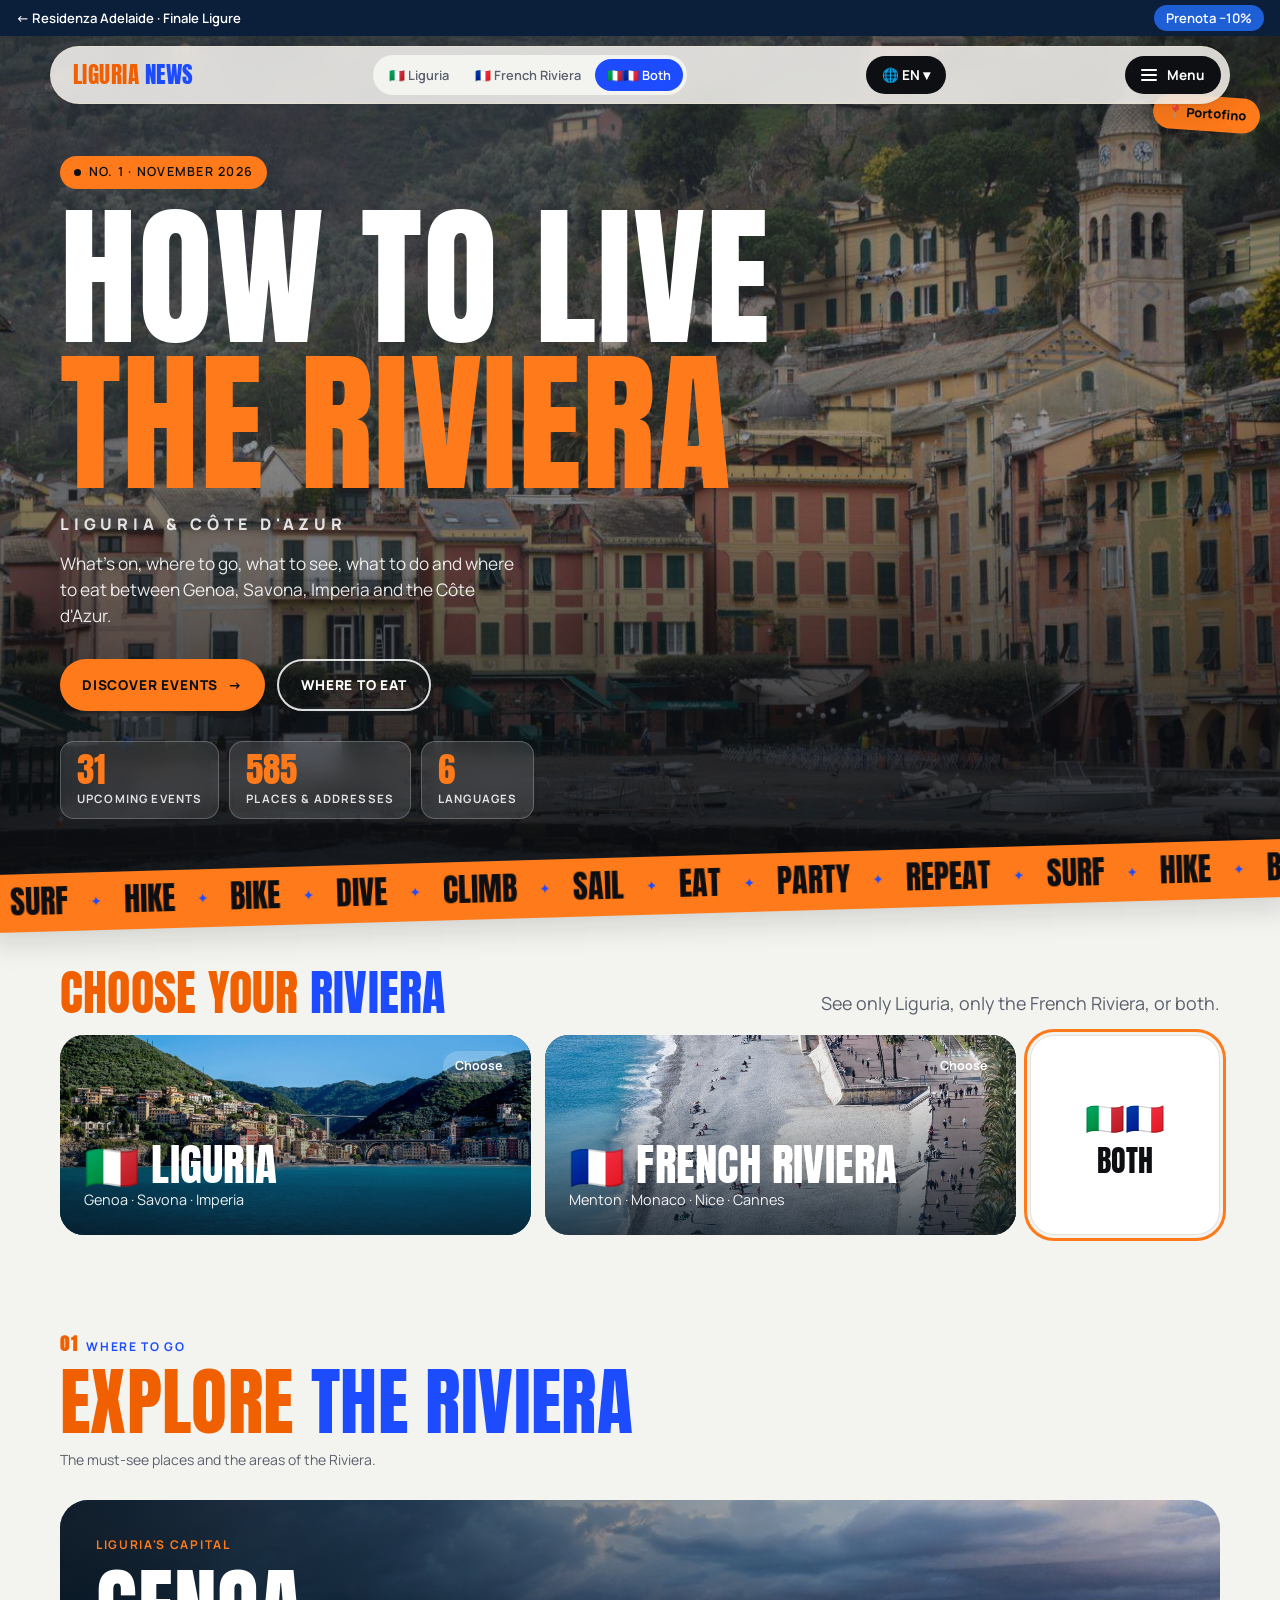
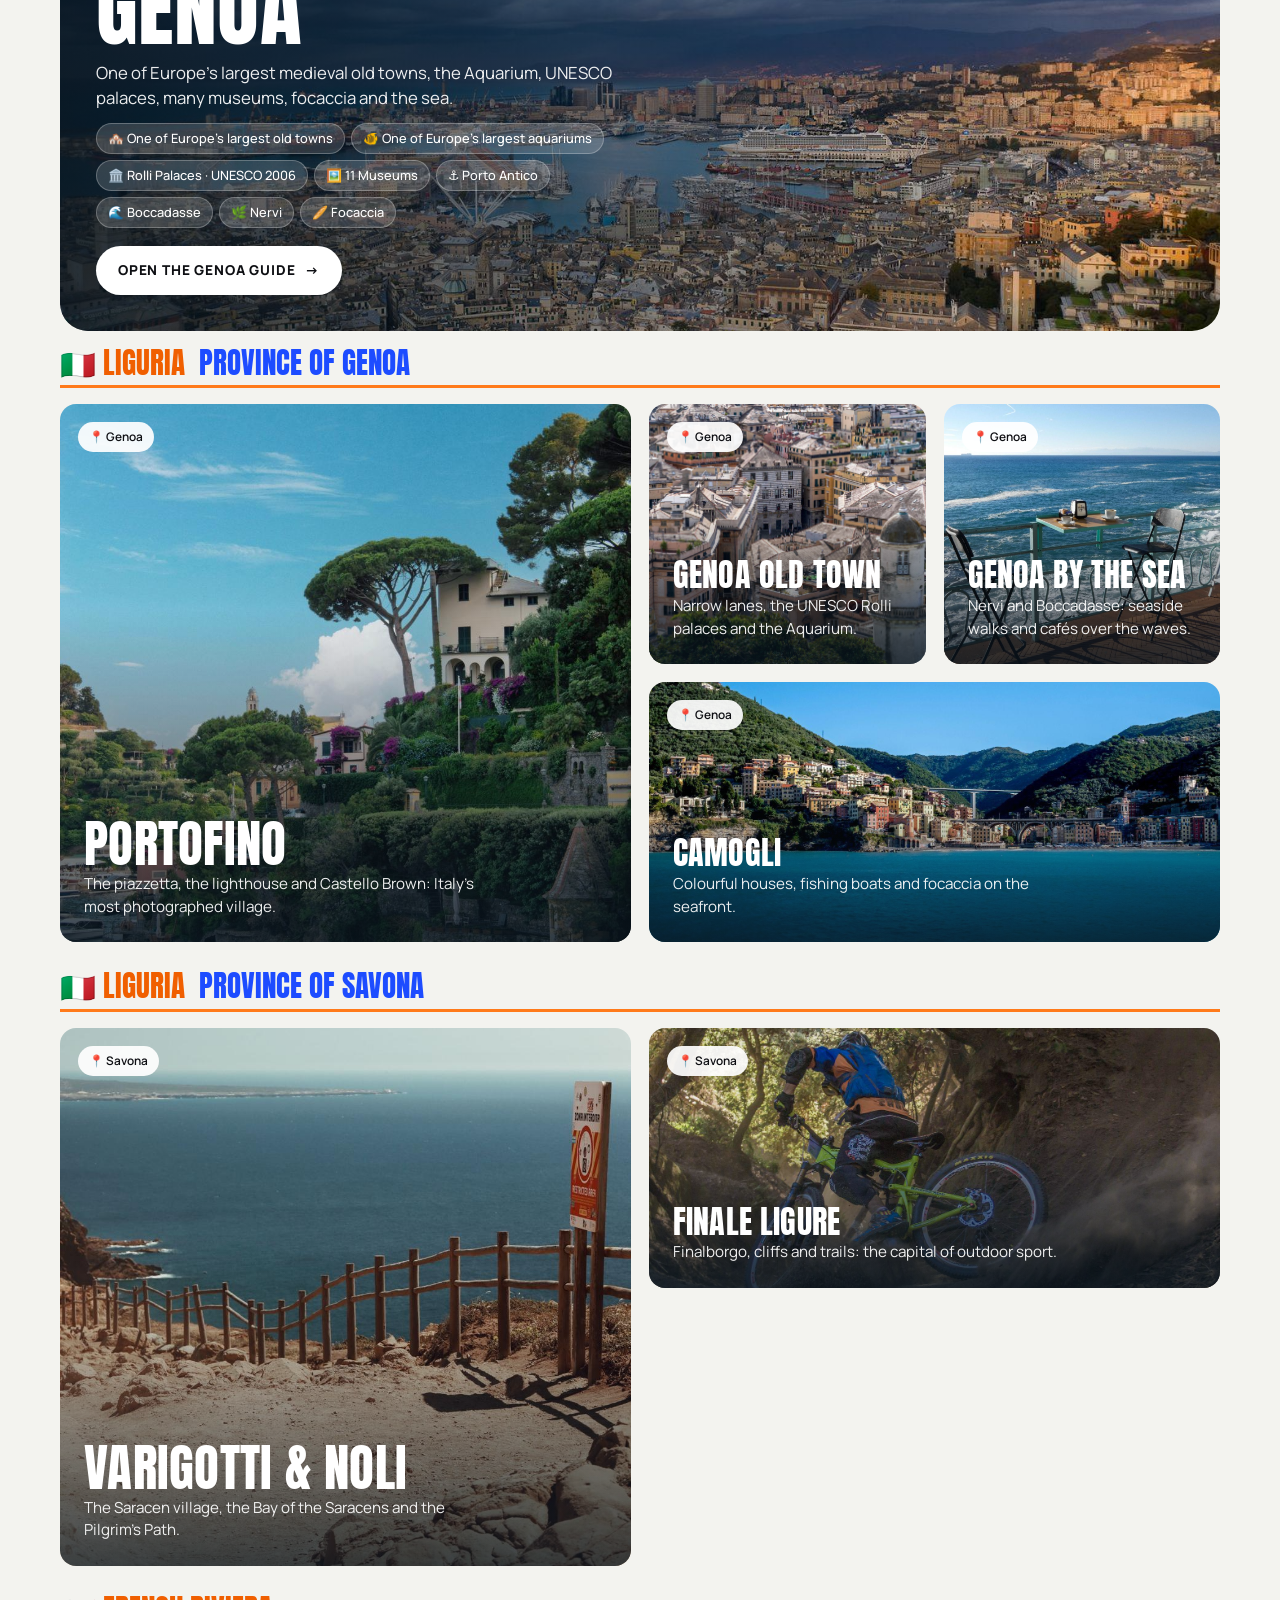
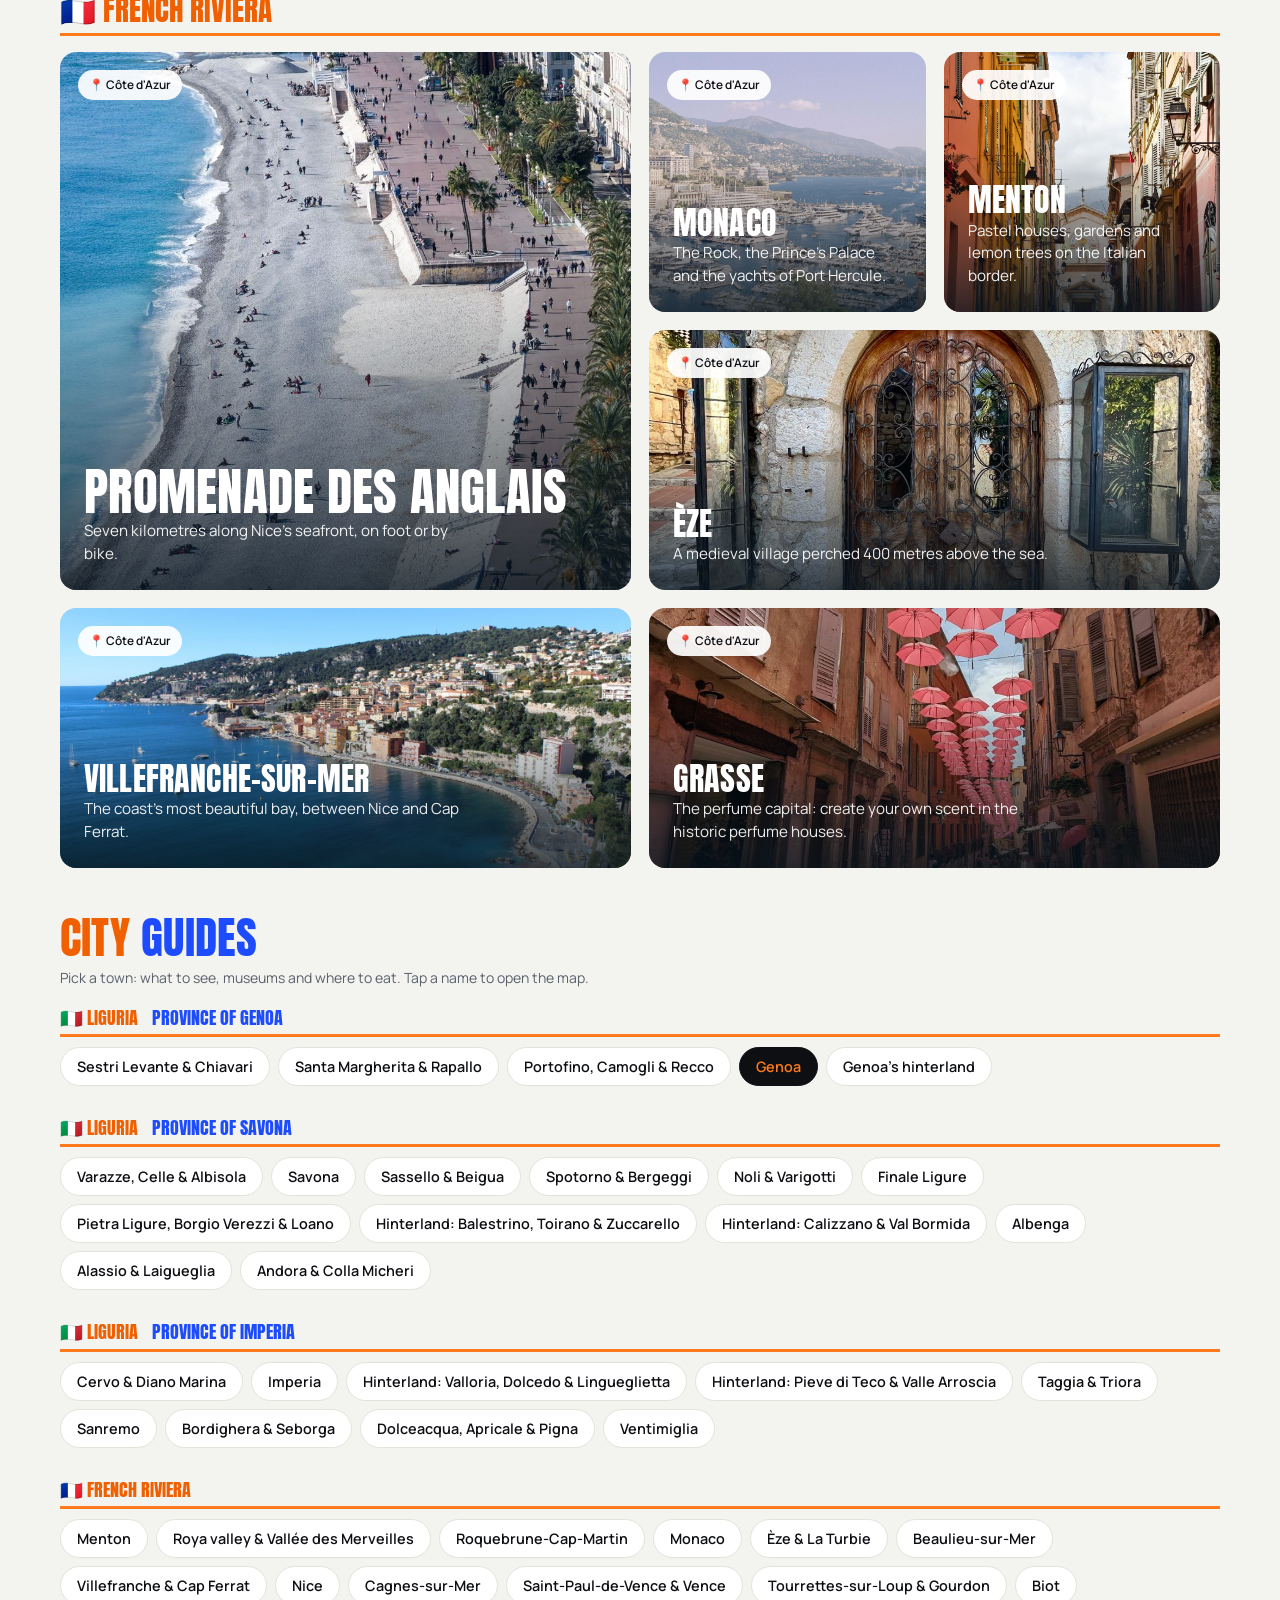
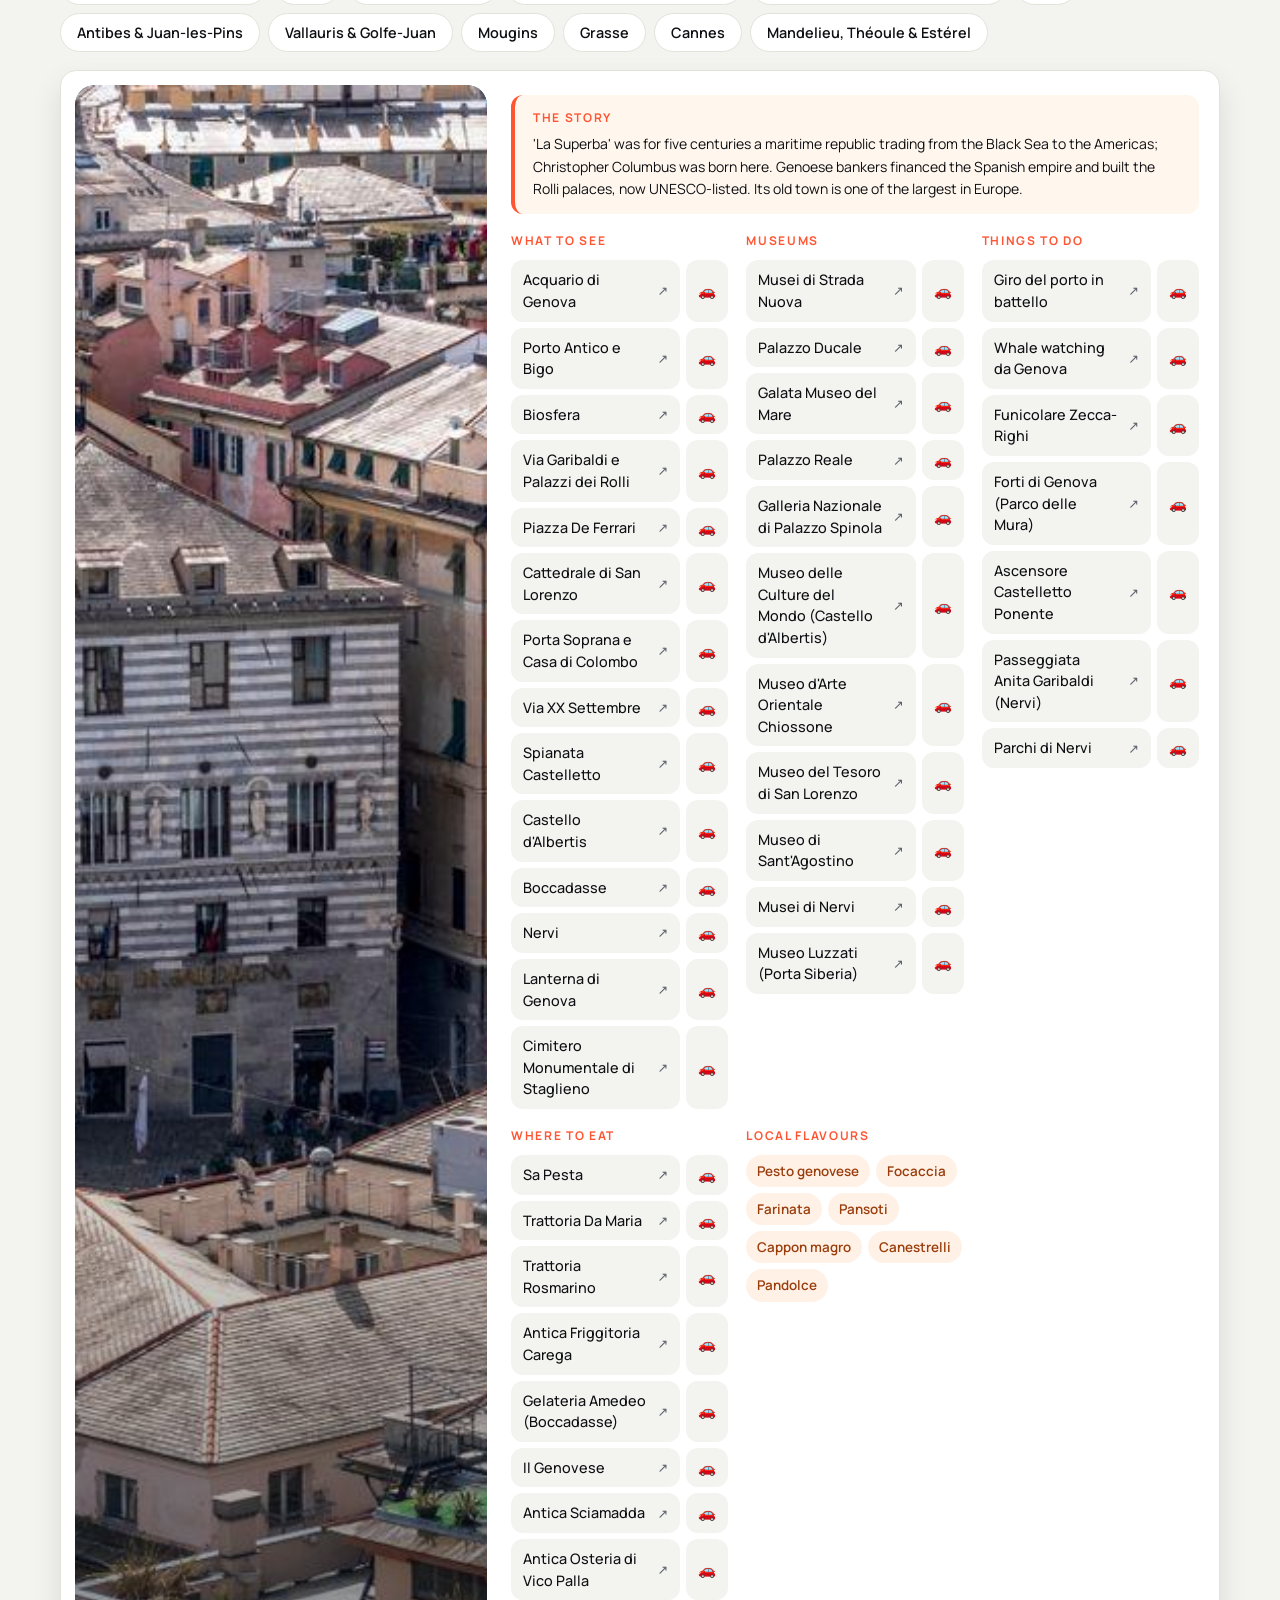
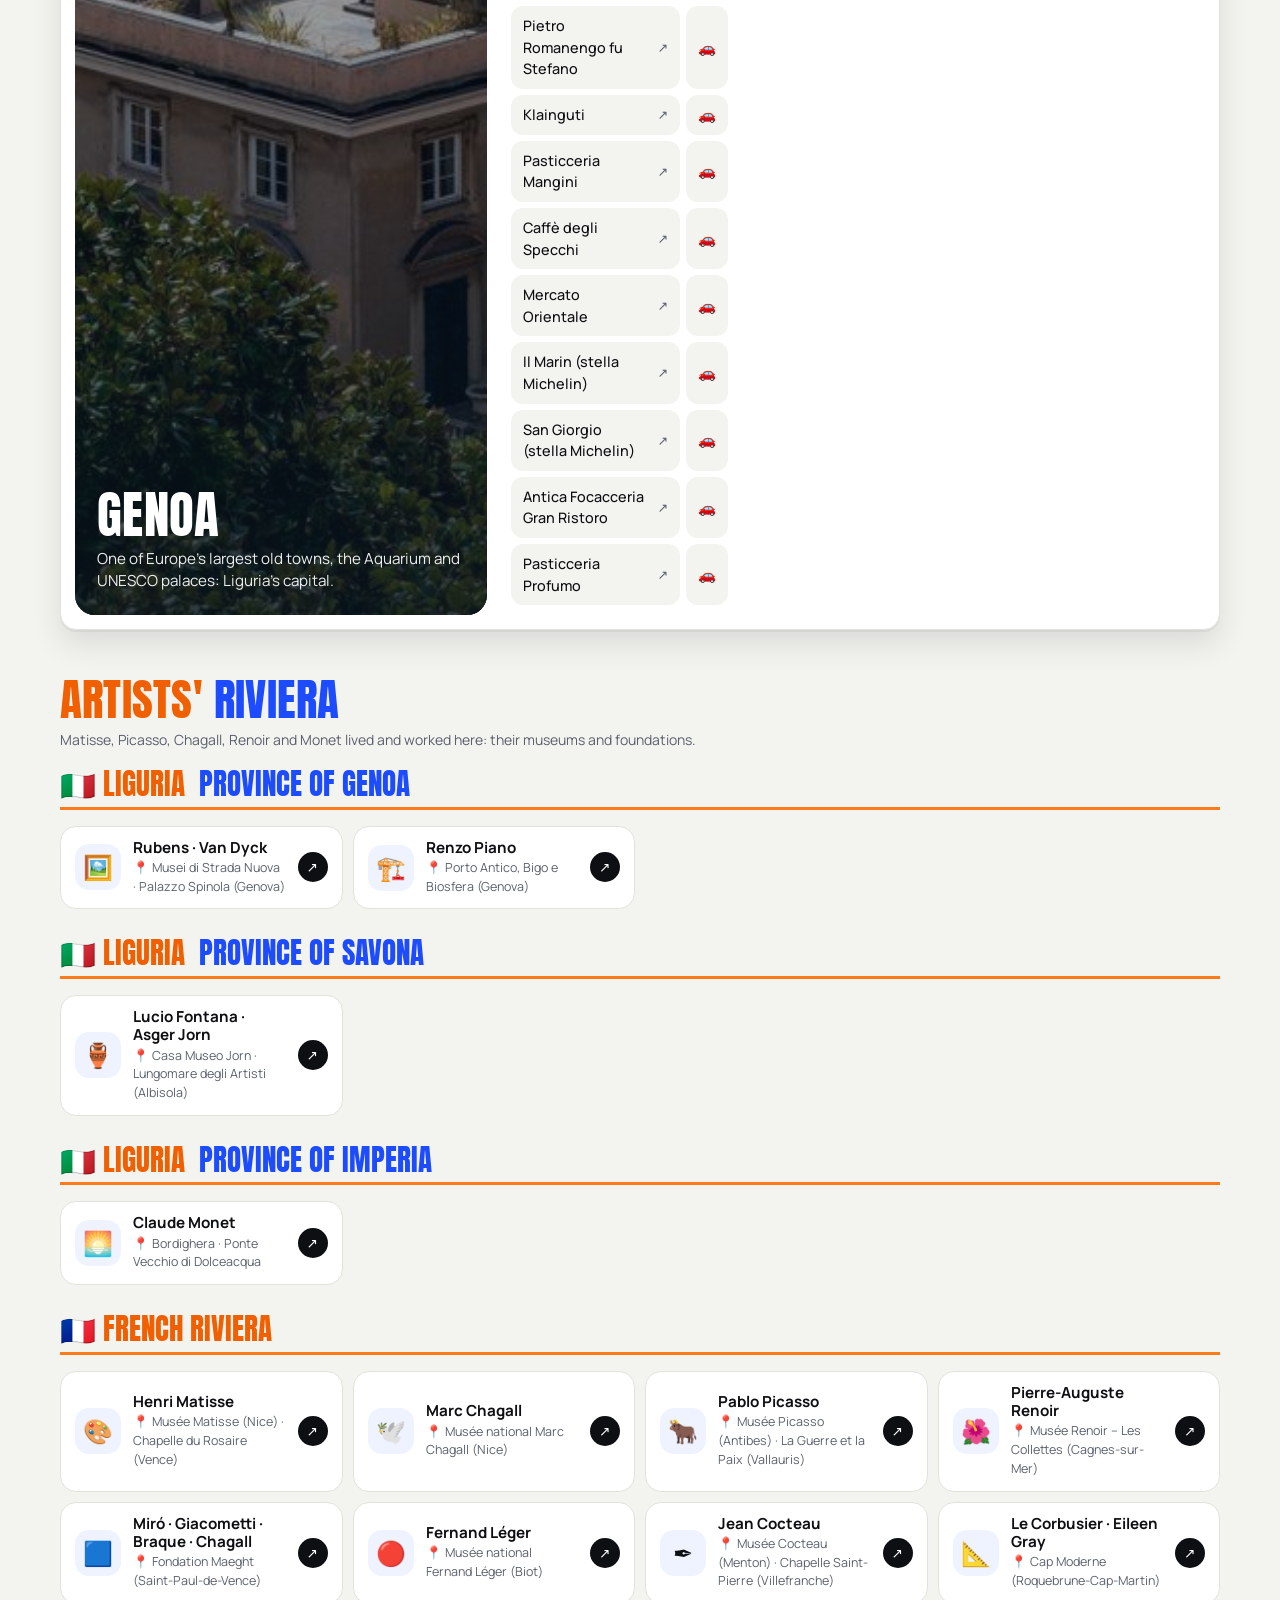
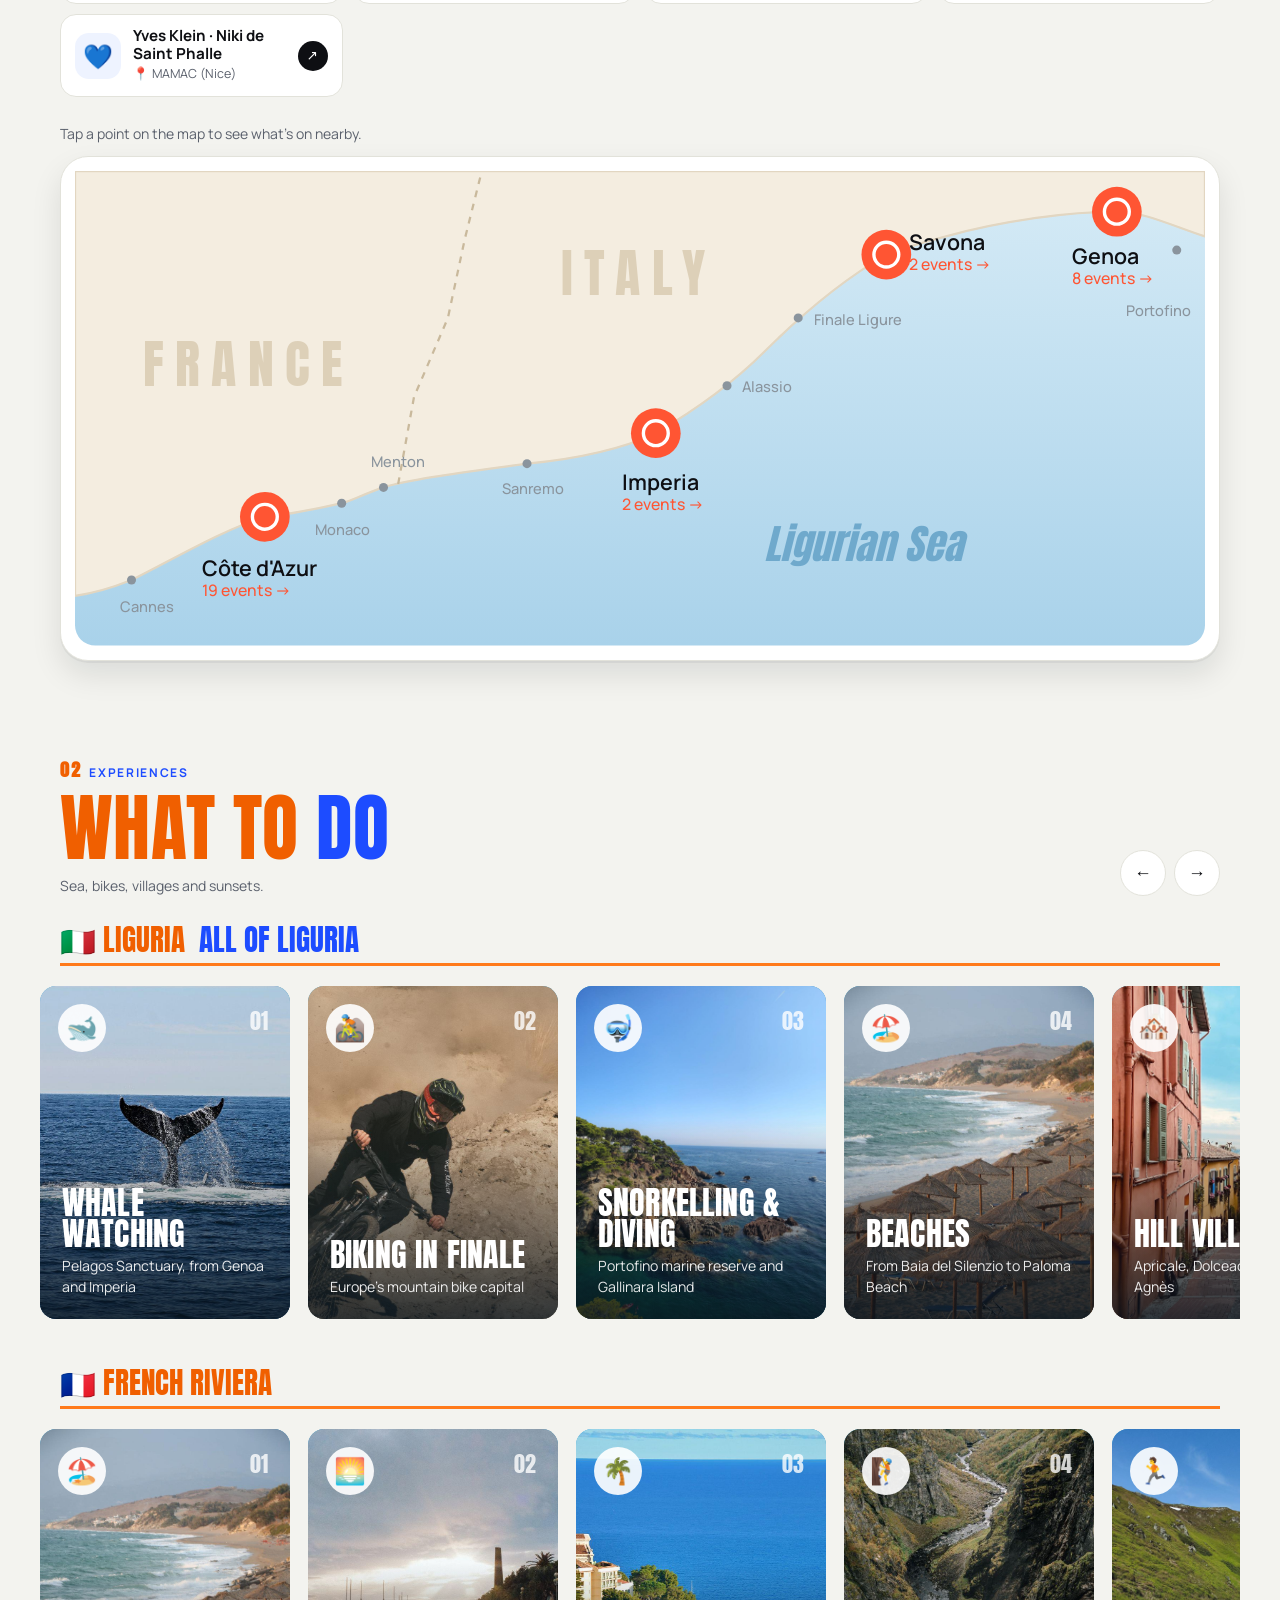
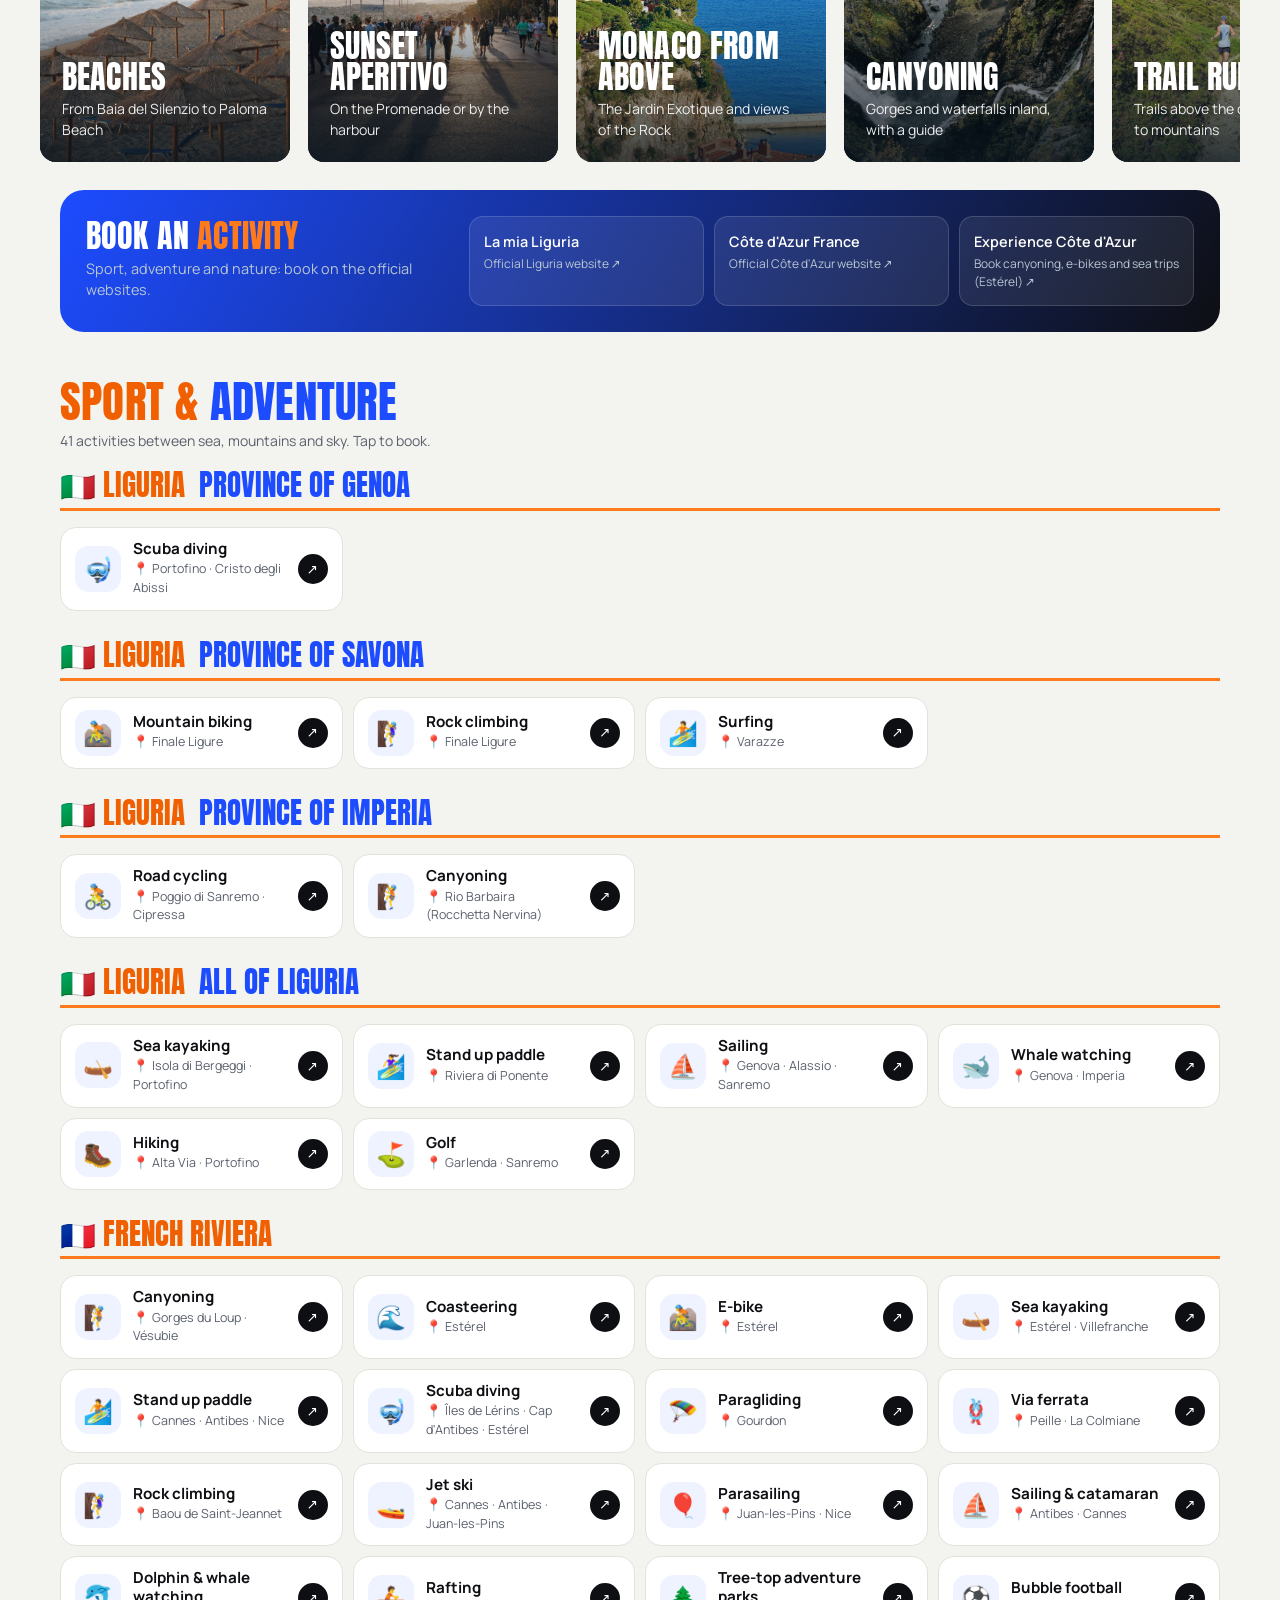
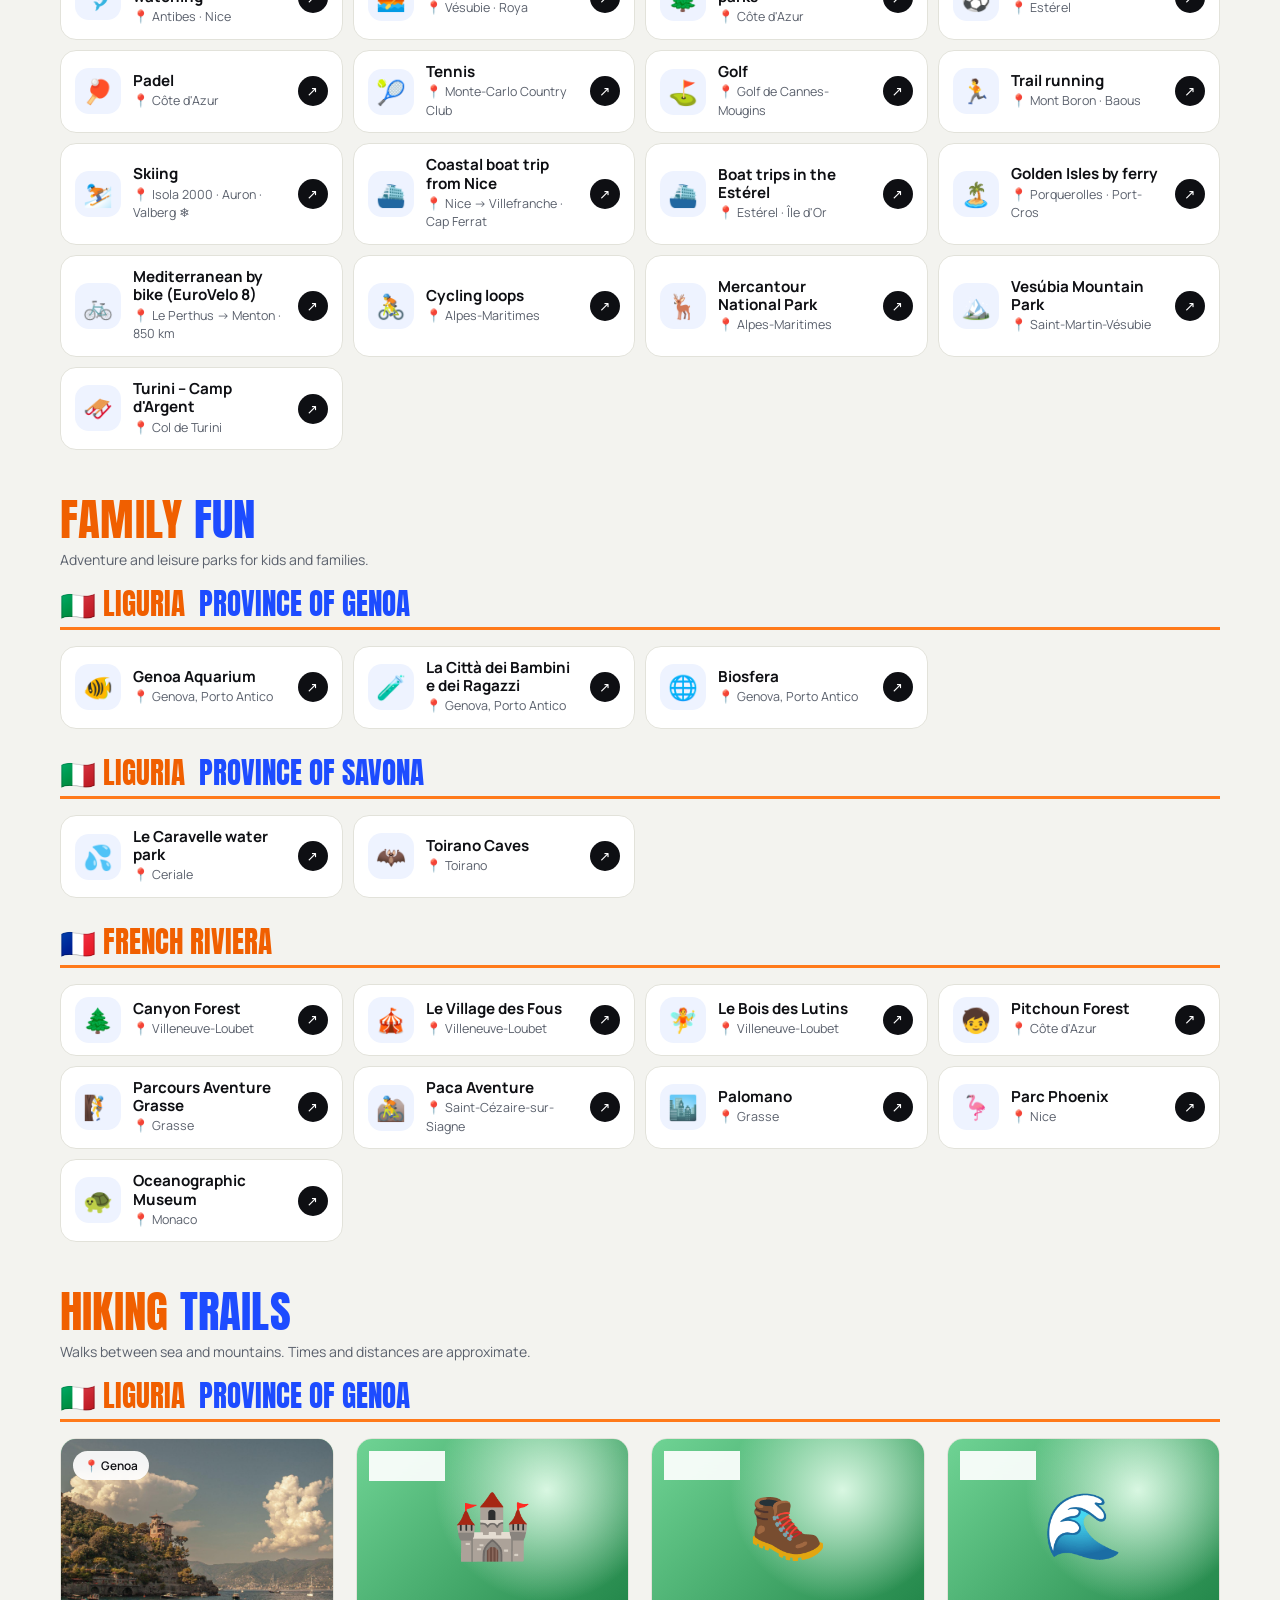
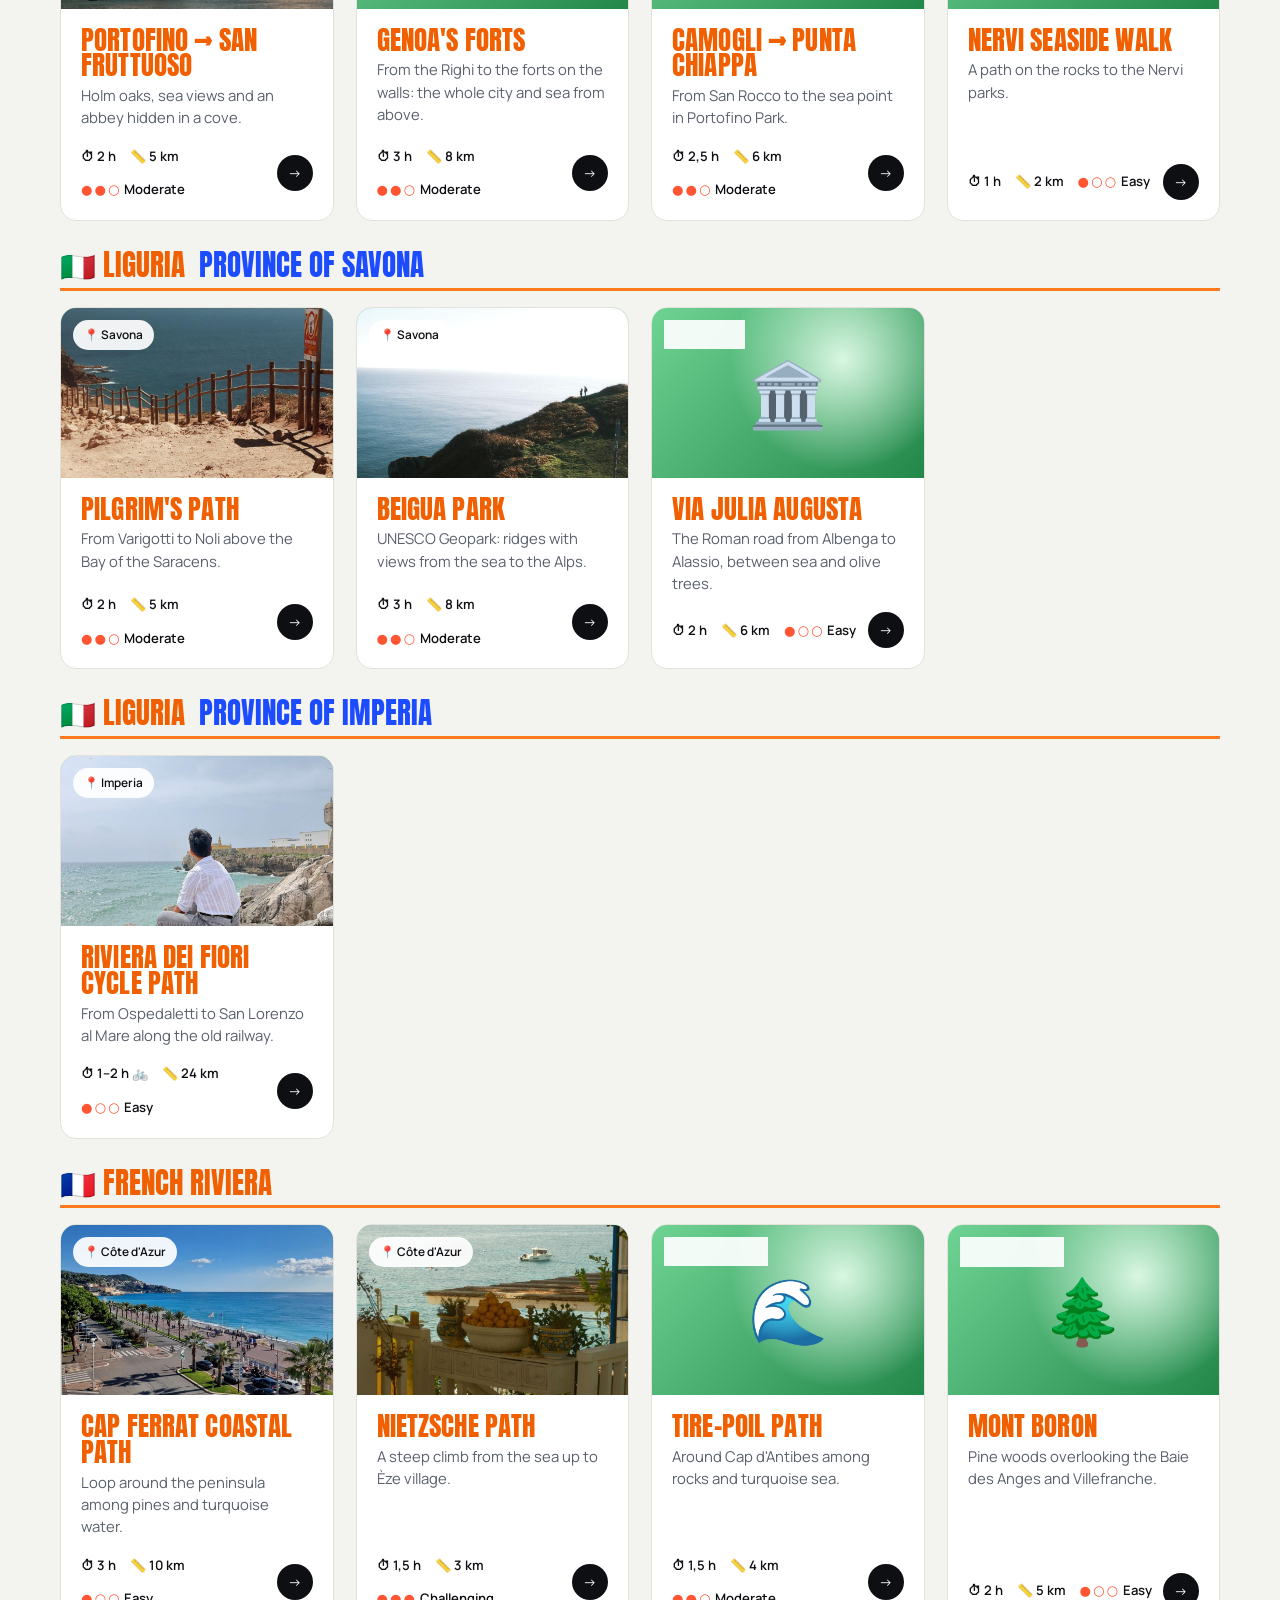
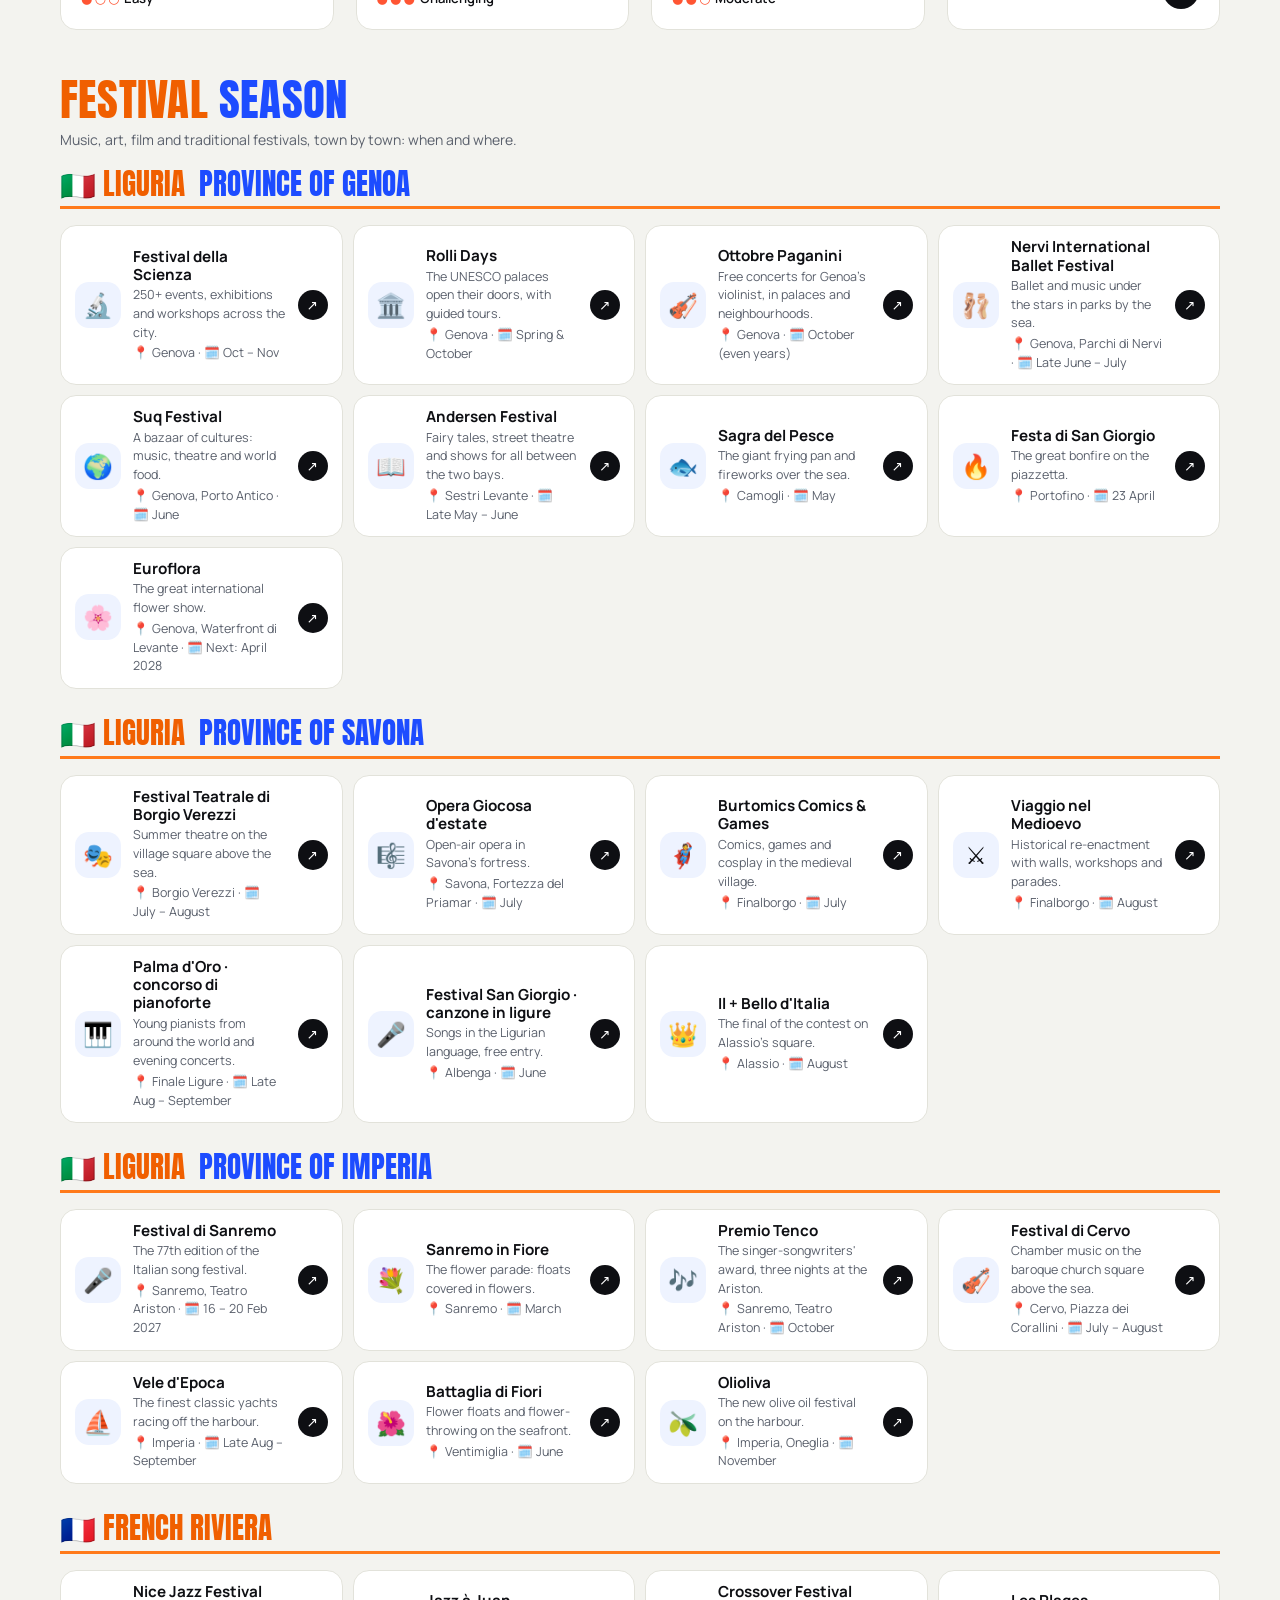
==== liguria-news/index.html @ 572aa8e7 "Aggiunge la pagina Liguria News e la relativa scheda nel menu Il menu ora ha 8 voci: spaziature rido" ====
<!doctype html>
<html lang="it">
<head>
<meta charset="utf-8">
<meta name="viewport" content="width=device-width,initial-scale=1,viewport-fit=cover">
<title>Liguria News – Cosa fare in Liguria e Costa Azzurra | Residenza Adelaide</title>
<meta name="description" content="What's on, where to go, what to see, what to do, where to hike and where to eat between Genoa, Savona, Imperia and the Côte d'Azur.">
<link rel="preconnect" href="https://fonts.googleapis.com">
<link rel="preconnect" href="https://fonts.gstatic.com" crossorigin>
<link href="https://fonts.googleapis.com/css2?family=Anton&family=Manrope:wght@400;500;600;700;800&display=swap" rel="stylesheet">
<link rel="canonical" href="https://www.resade.it/liguria-news/">
<link rel="icon" href="../favicon.svg" type="image/svg+xml">
<meta property="og:type" content="website">
<meta property="og:title" content="Liguria News – Residenza Adelaide">
<meta property="og:url" content="https://www.resade.it/liguria-news/">
<meta property="og:image" content="https://www.resade.it/liguria-news/foto/hero.jpg">
<style>:root{color-scheme:light;box-sizing:border-box;padding-top:env(safe-area-inset-top,0px);padding-bottom:env(safe-area-inset-bottom,0px)}html{scroll-padding-top:env(safe-area-inset-top,0px)}body{margin:0;padding:0;font:14px -apple-system,BlinkMacSystemFont,sans-serif;background:#fff;color:#000}img{max-width:100%}[hidden]:not([hidden=until-found i]){display:none!important}</style>
</head>
<body>
<div class="ra-strip"><a href="../">← Residenza Adelaide · Finale Ligure</a><a class="ra-book" href="../#prenota">Prenota −10%</a></div>
<style>
  :root {
    --bg: #f7f2ea;
    --paper: #fffdf9;
    --ink: #13202c;
    --muted: #64707c;
    --line: #e7dfd2;
    --navy: #0b2a40;
    --sea: #1263a0;
    --coral: #ef6a45;
    --lemon: #ffd23f;
    --olive: #6b7f3a;
    --radius: 22px;
    --shadow: 0 1px 2px rgba(19,32,44,.04), 0 10px 30px rgba(19,32,44,.07);
  }
  * { box-sizing: border-box; }
  html { scroll-behavior: smooth; overflow-x: clip; }
  body { margin: 0; font-family: Manrope, system-ui, "PingFang SC", "Microsoft YaHei", sans-serif; color: var(--ink); background: var(--bg); line-height: 1.5; -webkit-font-smoothing: antialiased; }
  a { color: inherit; }
  img { max-width: 100%; display: block; }
  .wrap { max-width: 1200px; margin: 0 auto; padding-left: max(20px, env(safe-area-inset-left, 0px)); padding-right: max(20px, env(safe-area-inset-right, 0px)); }
  em { font-style: italic; color: var(--coral); }
  .serif { font-family: var(--display); font-weight: 400; }

  /* ---------- Barra in alto ---------- */
  .topbar { position: fixed; inset: calc(12px + env(safe-area-inset-top, 0px)) 0 auto; z-index: 20; pointer-events: none; }
  .bar {
    pointer-events: auto; max-width: 1180px; margin: 0 auto; height: 58px; padding: 0 8px 0 22px;
    display: flex; align-items: center; justify-content: space-between; gap: 12px;
    background: rgba(255, 253, 249, .82); backdrop-filter: blur(14px) saturate(1.4); -webkit-backdrop-filter: blur(14px) saturate(1.4);
    border: 1px solid rgba(231, 223, 210, .9); border-radius: 999px; box-shadow: var(--shadow);
  }
  @media (max-width: 1220px) { .bar { margin: 0 12px; } }
  .logo { font-family: var(--display); font-size: 1.7rem; text-decoration: none; letter-spacing: -.01em; white-space: nowrap; }
  .logo i { color: var(--coral); }
  .reg { display: flex; background: var(--bg); border-radius: 999px; padding: 4px; gap: 2px; }
  .reg button { border: 0; background: none; padding: 7px 12px; border-radius: 999px; font: 600 .8rem Manrope, sans-serif; cursor: pointer; color: var(--muted); white-space: nowrap; }
  .reg button.on { background: var(--coral); color: #fff; }
  .lang { position: relative; }
  .lang summary { list-style: none; cursor: pointer; background: var(--navy); color: #fff; padding: 10px 16px; border-radius: 999px; font: 700 .85rem Manrope, sans-serif; user-select: none; white-space: nowrap; }
  .lang summary::-webkit-details-marker { display: none; }
  .lang-list { position: absolute; right: 0; top: calc(100% + 10px); background: var(--paper); border: 1px solid var(--line); border-radius: 18px; box-shadow: 0 20px 40px rgba(19,32,44,.16); padding: 6px; min-width: 190px; display: grid; }
  .lang-list button { border: 0; background: none; text-align: left; padding: 10px 14px; border-radius: 12px; font: 500 .92rem Manrope, sans-serif; cursor: pointer; color: var(--ink); }
  .lang-list button b { display: inline-block; width: 30px; color: var(--muted); font-size: .78rem; }
  .lang-list button:hover { background: var(--bg); }
  .lang-list button.on { background: var(--navy); color: #fff; }
  .lang-list button.on b { color: var(--lemon); }

  /* ---------- Menu a schermo intero ---------- */
  .menu-btn { display: flex; align-items: center; gap: 10px; border: 0; background: var(--navy); color: #fff; padding: 10px 16px; border-radius: 999px; font: 700 .85rem Manrope, sans-serif; cursor: pointer; }
  .burger, .burger::before, .burger::after { display: block; width: 16px; height: 2px; background: currentColor; border-radius: 2px; position: relative; }
  .burger::before, .burger::after { content: ""; position: absolute; left: 0; }
  .burger::before { top: -5px; } .burger::after { top: 5px; }
  .menu { position: fixed; inset: 0; z-index: 50; background: linear-gradient(160deg, var(--sea), var(--navy) 70%); color: #fff; overflow-y: auto;
    padding: calc(22px + env(safe-area-inset-top, 0px)) max(28px, env(safe-area-inset-right, 0px)) calc(28px + env(safe-area-inset-bottom, 0px)) max(28px, env(safe-area-inset-left, 0px));
    display: flex; flex-direction: column; gap: 34px; animation: menuIn .25s ease; }
  .menu[hidden] { display: none; }
  @keyframes menuIn { from { opacity: 0; transform: translateY(-10px); } }
  .menu-top { display: flex; justify-content: space-between; align-items: center; max-width: 1100px; width: 100%; margin: 0 auto; }
  .menu-top .logo { color: #fff; }
  .menu-close { border: 0; background: none; color: #fff; cursor: pointer; display: flex; flex-direction: column; align-items: center; gap: 4px; font: 600 .72rem Manrope, sans-serif; letter-spacing: .16em; text-transform: uppercase; }
  .menu-close .x { font-size: 2rem; line-height: 1; letter-spacing: 0; }
  .menu-main { display: grid; max-width: 1100px; width: 100%; margin: 0 auto; }
  .menu-main a { display: flex; justify-content: space-between; align-items: center; text-decoration: none; font-family: var(--display); font-size: clamp(2.6rem, 8vw, 4.6rem); line-height: 1.1; padding: 12px 0; border-bottom: 1px solid rgba(255,255,255,.14); transition: padding .2s, color .2s; }
  .menu-main a:hover { padding-left: 10px; color: var(--lemon); }
  .menu-main i { font-style: normal; color: var(--coral); font-family: Manrope, sans-serif; font-weight: 300; font-size: .8em; }
  .menu-sub { display: grid; gap: 12px; max-width: 1100px; width: 100%; margin: 0 auto; }
  .menu-sub a { color: #fff; font-weight: 600; font-size: 1.1rem; text-decoration: none; }
  .menu-sub a:hover { color: var(--lemon); }
  .sub-head { margin: 48px 0 20px; }
  .sub-head h3 { font-family: var(--display); font-weight: 400; font-size: clamp(2rem, 4vw, 2.8rem); line-height: 1; margin: 0 0 8px; }
  .sub-head p { margin: 0; color: var(--muted); }
  .sub-head:has(> p:only-child) { margin: 26px 0 12px; }

  /* ---------- Sport & adventure ---------- */
  .sports { display: grid; grid-template-columns: repeat(auto-fill, minmax(270px, 1fr)); gap: 10px; }
  .sport { display: grid; grid-template-columns: 46px minmax(0, 1fr) auto; gap: 12px; align-items: center; text-decoration: none; background: var(--paper); border: 1px solid var(--line); border-radius: 16px; padding: 12px 14px; transition: transform .2s, border-color .2s; animation: pop .35s ease both; }
  .sport:hover { transform: translateY(-3px); border-color: var(--coral); }
  .sport .ic { width: 46px; height: 46px; border-radius: 14px; display: grid; place-items: center; font-size: 1.5rem; background: linear-gradient(135deg, #e3eef7, #fde8e1); }
  .sport b { display: block; font-size: .95rem; line-height: 1.2; }
  .sport small { display: block; color: var(--muted); font-size: .78rem; margin-top: 2px; }
  .sport .go { width: 30px; height: 30px; font-size: .85rem; }
  .sport:hover .go { background: var(--coral); color: #fff; }

  /* ---------- Genova in evidenza ---------- */
  .spot { position: relative; isolation: isolate; overflow: hidden; display: grid; grid-template-columns: minmax(0, 1fr); min-height: 380px; border-radius: 28px; margin-bottom: 18px; color: #fff; text-decoration: none; }
  .spot[hidden] { display: none; }
  .spot img { position: absolute; inset: 0; width: 100%; height: 100%; object-fit: cover; z-index: -2; transition: transform .8s; }
  .spot:hover img { transform: scale(1.04); }
  .spot::after { content: ""; position: absolute; inset: 0; z-index: -1; background: linear-gradient(90deg, rgba(8,20,30,.85), rgba(8,20,30,.35) 60%, rgba(8,20,30,0)); }
  .spot-text { padding: 36px; max-width: 620px; display: flex; flex-direction: column; justify-content: center; gap: 12px; }
  .spot-kicker { font-size: .75rem; font-weight: 700; letter-spacing: .16em; text-transform: uppercase; color: var(--lemon); }
  .spot h3 { font-family: var(--display); font-weight: 400; font-size: clamp(3rem, 7vw, 5.4rem); line-height: .95; margin: 0; }
  .spot p { margin: 0; font-size: 1.05rem; opacity: .92; }
  .spot-tags { display: flex; flex-wrap: wrap; gap: 6px; }
  .spot-tags span { background: rgba(255,255,255,.16); border: 1px solid rgba(255,255,255,.25); padding: 5px 11px; border-radius: 999px; font-size: .8rem; font-weight: 500; }
  .spot .btn { align-self: flex-start; background: #fff; color: var(--ink); margin-top: 6px; }

  /* ---------- City guides ---------- */
  .city { display: grid; grid-template-columns: minmax(0, 1fr) minmax(0, 1.7fr); gap: 18px; margin-top: 16px; background: var(--paper); border: 1px solid var(--line); border-radius: 28px; padding: 14px; box-shadow: var(--shadow); animation: pop .35s ease both; }
  .city-cover { position: relative; isolation: isolate; overflow: hidden; border-radius: 20px; min-height: 300px; color: #fff; padding: 22px; display: flex; flex-direction: column; justify-content: flex-end; background: linear-gradient(160deg, #3fa7d6, #0b2a40); }
  .city-cover img { position: absolute; inset: 0; width: 100%; height: 100%; object-fit: cover; z-index: -2; }
  .city-cover::after { content: ""; position: absolute; inset: 0; z-index: -1; background: linear-gradient(to top, rgba(8,20,30,.8), rgba(8,20,30,0) 60%); }
  .city-cover .emo { position: absolute; top: 18px; right: 20px; font-size: 3.4rem; }
  .city-cover:has(img) .emo { display: none; }
  .city-cover h3 { font-family: var(--display); font-weight: 400; font-size: clamp(2.2rem, 4vw, 3.2rem); line-height: 1; margin: 0 0 8px; }
  .city-cover p { margin: 0; opacity: .92; font-size: .95rem; }
  .city-lists { display: grid; grid-template-columns: repeat(auto-fit, minmax(180px, 1fr)); gap: 18px; padding: 10px 6px; align-content: start; }
  .city-lists h4 { margin: 0 0 10px; font-size: .75rem; font-weight: 700; letter-spacing: .14em; text-transform: uppercase; color: var(--coral); }
  .city-lists ul { list-style: none; margin: 0; padding: 0; display: grid; gap: 6px; }
  .city-lists a { display: flex; justify-content: space-between; gap: 10px; align-items: center; text-decoration: none; padding: 9px 12px; border-radius: 12px; background: var(--bg); font-size: .9rem; font-weight: 500; transition: background .2s, color .2s; }
  .city-lists a:hover { background: var(--navy); color: #fff; }
  .tastes { display: flex; flex-wrap: wrap; gap: 6px; }
  .tastes span { background: #fff1e6; color: #9a3d0c; border-radius: 999px; padding: 6px 11px; font-size: .84rem; font-weight: 600; }
  #cityChips { flex-wrap: wrap; overflow: visible; }
  .city-lists a::after { content: "↗"; color: var(--muted); font-size: .8rem; }
  #cityPanels .city + .city { margin-top: 18px; }

  /* ---------- Copertina ---------- */
  .hero { padding: 116px 0 0; }
  .hero-grid { display: grid; grid-template-columns: 1fr 1.05fr; gap: 40px; align-items: center; }
  .pill { display: inline-flex; align-items: center; gap: 8px; font-size: .78rem; font-weight: 600; letter-spacing: .1em; text-transform: uppercase; color: var(--sea); background: #e3eef7; padding: 7px 14px; border-radius: 999px; }
  .pill::before { content: ""; width: 7px; height: 7px; border-radius: 50%; background: var(--coral); animation: pulse 2s infinite; }
  @keyframes pulse { 50% { opacity: .3; } }
  .hero h1 { font-family: var(--display); font-weight: 400; font-size: clamp(3rem, 7.4vw, 6.4rem); line-height: .94; letter-spacing: -.025em; margin: 22px 0; }
  .hero h1 small { display: block; font-size: .42em; line-height: 1.15; color: var(--muted); margin-top: 14px; letter-spacing: 0; }
  .hero p { font-size: 1.12rem; color: var(--muted); max-width: 42ch; margin: 0 0 30px; }
  .cta { display: flex; gap: 12px; flex-wrap: wrap; }
  .btn { display: inline-flex; align-items: center; gap: 10px; text-decoration: none; font-weight: 600; font-size: .95rem; padding: 14px 22px; border-radius: 999px; border: 0; cursor: pointer; transition: transform .2s; }
  .btn:hover { transform: translateY(-2px); }
  .btn.dark { background: var(--navy); color: #fff; }
  .btn.light { background: var(--paper); color: var(--ink); border: 1px solid var(--line); }
  .btn .arr { transition: transform .2s; }
  .btn:hover .arr { transform: translateX(4px); }

  .cover { position: relative; border-radius: 32px; overflow: hidden; aspect-ratio: 1 / 1.05; box-shadow: var(--shadow); background: linear-gradient(160deg, #3fa7d6, #0b2a40); }
  .cover img { position: absolute; inset: 0; width: 100%; height: 100%; object-fit: cover; animation: zoom 18s ease-in-out infinite alternate; }
  @keyframes zoom { to { transform: scale(1.08); } }
  .cover::after { content: ""; position: absolute; inset: 0; background: linear-gradient(to top, rgba(8,20,30,.55), transparent 45%); }
  .cover .tag { position: absolute; top: 18px; left: 18px; z-index: 1; background: rgba(255,255,255,.9); backdrop-filter: blur(8px); padding: 7px 13px; border-radius: 999px; font-size: .78rem; font-weight: 600; }
  .cover .stat { position: absolute; left: 18px; bottom: 18px; right: 18px; display: flex; gap: 10px; z-index: 1; }
  .cover .stat div { flex: 1; background: rgba(255,255,255,.9); backdrop-filter: blur(8px); border-radius: 16px; padding: 12px 14px; }
  .cover .stat b { display: block; font-family: var(--display); font-weight: 400; font-size: 2rem; line-height: 1; }
  .cover .stat span { font-size: .75rem; color: var(--muted); font-weight: 500; }

  /* ---------- Scelta della costa ---------- */
  .choose-head { margin-top: 56px; display: flex; justify-content: space-between; align-items: end; gap: 12px; flex-wrap: wrap; }
  .choose-head h2 { font-family: var(--display); font-weight: 400; font-size: clamp(2rem, 4vw, 3rem); line-height: 1; margin: 0; }
  .choose-head p { margin: 0; color: var(--muted); }
  .choose { display: grid; grid-template-columns: 1fr 1fr 190px; gap: 14px; margin-top: 18px; }
  .pick { position: relative; isolation: isolate; overflow: hidden; border-radius: 24px; min-height: 200px; padding: 24px; color: #fff; text-align: left; border: 0; outline: 3px solid transparent; outline-offset: 3px; cursor: pointer; display: flex; flex-direction: column; justify-content: flex-end; gap: 4px; font: inherit; background: var(--navy); transition: outline-color .2s, transform .2s; }
  .pick:hover { transform: translateY(-3px); }
  .pick img { position: absolute; inset: 0; width: 100%; height: 100%; object-fit: cover; z-index: -2; transition: transform .6s; }
  .pick::after { content: ""; position: absolute; inset: 0; z-index: -1; background: linear-gradient(to top, rgba(8,20,30,.78), rgba(8,20,30,.05) 70%); }
  .pick:hover img { transform: scale(1.05); }
  .pick.on { outline-color: var(--coral); }
  .pick b { font-family: var(--display); font-weight: 400; font-size: 2.8rem; line-height: 1; }
  .pick .sub { font-size: .9rem; opacity: .92; }
  .pick .check { position: absolute; top: 16px; right: 16px; background: #fff; color: var(--ink); border-radius: 999px; padding: 6px 12px; font-size: .78rem; font-weight: 700; }
  .pick:not(.on) .check { background: rgba(255,255,255,.2); color: #fff; }
  .pick.both { background: var(--paper); color: var(--ink); border: 1px solid var(--line); align-items: center; justify-content: center; text-align: center; }
  .pick.both::after { display: none; }
  .pick.both b { font-size: 1.9rem; }
  .pick.both .flags { font-size: 2rem; }
  .pin.off { opacity: .3; }
  .see .tile.w2 { grid-column: span 2; }

  section { padding-top: 96px; scroll-margin-top: 70px; }
  .head { display: flex; justify-content: space-between; align-items: end; gap: 20px; flex-wrap: wrap; margin-bottom: 30px; }
  .head h2 { font-family: var(--display); font-weight: 400; font-size: clamp(2.6rem, 6vw, 4.6rem); line-height: .95; letter-spacing: -.02em; margin: 0; }
  .head p { margin: 12px 0 0; color: var(--muted); max-width: 50ch; }
  .eyebrow { font-size: .75rem; font-weight: 700; letter-spacing: .14em; text-transform: uppercase; color: var(--coral); margin-bottom: 10px; display: block; }
  .num { font-family: var(--display); color: var(--muted); font-size: 1.1rem; margin-right: 8px; }

  /* ---------- Riquadri foto (primo piano, cosa vedere) ---------- */
  .bento { display: grid; grid-template-columns: 1.4fr 1fr; grid-template-rows: 1fr 1fr; gap: 18px; margin-bottom: 44px; }
  .tile { position: relative; border-radius: var(--radius); overflow: hidden; color: #fff; text-decoration: none; display: flex; flex-direction: column; justify-content: flex-end; padding: 24px; min-height: 230px; isolation: isolate; }
  .tile.big { grid-row: span 2; min-height: 480px; }
  .tile .bg { position: absolute; inset: 0; z-index: -2; transition: transform .7s; }
  .tile .bg img { width: 100%; height: 100%; object-fit: cover; }
  .tile::after { content: ""; position: absolute; inset: 0; z-index: -1; background: linear-gradient(to top, rgba(8,20,30,.78), rgba(8,20,30,0) 62%); }
  .tile:hover .bg { transform: scale(1.06); }
  .tile .emo { position: absolute; top: 22px; right: 24px; font-size: 4.2rem; filter: drop-shadow(0 8px 16px rgba(0,0,0,.18)); }
  .tile .bg:has(img) ~ .emo { display: none; }
  .tile.big .emo { font-size: 8rem; top: 40px; right: 44px; }
  .tile .when { font-size: .76rem; font-weight: 600; letter-spacing: .08em; text-transform: uppercase; opacity: .92; }
  .tile h3 { font-family: var(--display); font-weight: 400; font-size: 2rem; line-height: 1.05; margin: 6px 0 4px; }
  .tile.big h3 { font-size: clamp(2.8rem, 5vw, 4.2rem); }
  .tile p { margin: 0; opacity: .92; max-width: 44ch; font-size: .95rem; }
  .tile .chip-z { position: absolute; top: 18px; left: 18px; background: rgba(255,255,255,.92); color: var(--ink); font-size: .74rem; font-weight: 600; padding: 6px 11px; border-radius: 999px; }

  .see { display: grid; grid-template-columns: repeat(4, 1fr); grid-auto-rows: 260px; gap: 18px; }
  .see .tile { min-height: 0; }
  .see .tile:nth-child(1) { grid-column: span 2; grid-row: span 2; }
  .see .tile:nth-child(1) h3 { font-size: clamp(2.4rem, 4vw, 3.4rem); }

  /* ---------- Filtri ---------- */
  .filters { display: flex; flex-direction: column; gap: 10px; margin-bottom: 26px; }
  .chips { display: flex; gap: 8px; overflow-x: auto; scrollbar-width: none; padding-bottom: 2px; }
  .chips::-webkit-scrollbar { display: none; }
  .chip { flex: none; border: 1px solid var(--line); background: var(--paper); padding: 9px 16px; border-radius: 999px; font: 500 .9rem Manrope, sans-serif; cursor: pointer; color: var(--ink); transition: all .15s; }
  .chip:hover { border-color: var(--ink); }
  .chip.on { background: var(--ink); color: #fff; border-color: var(--ink); }

  /* ---------- Schede eventi ---------- */
  .grid { display: grid; grid-template-columns: repeat(auto-fill, minmax(270px, 1fr)); gap: 22px; }
  .card { background: var(--paper); border-radius: var(--radius); overflow: hidden; border: 1px solid var(--line); display: flex; flex-direction: column; text-decoration: none; transition: transform .25s, box-shadow .25s; animation: pop .4s ease both; }
  @keyframes pop { from { opacity: 0; transform: translateY(12px); } }
  .card:hover { transform: translateY(-6px); box-shadow: 0 20px 40px rgba(19,32,44,.12); }
  .card .media { position: relative; aspect-ratio: 16 / 10; display: grid; place-items: center; font-size: 4rem; overflow: hidden; }
  .card .media img { position: absolute; inset: 0; width: 100%; height: 100%; object-fit: cover; transition: transform .6s; }
  .card:hover .media img { transform: scale(1.06); }
  .card .media:has(img) .emo { display: none; }
  .badge { position: absolute; top: 12px; left: 12px; background: rgba(255,255,255,.92); backdrop-filter: blur(6px); padding: 6px 11px; border-radius: 999px; font-size: .74rem; font-weight: 600; }
  .badge.soon { left: auto; right: 12px; background: var(--lemon); }
  .card .body { padding: 18px 20px 20px; display: flex; flex-direction: column; gap: 6px; flex: 1; }
  .card .date { font-size: .78rem; font-weight: 700; letter-spacing: .08em; text-transform: uppercase; color: var(--coral); }
  .card h3 { font-family: var(--display); font-weight: 400; font-size: 1.7rem; line-height: 1.05; margin: 0; }
  .card p { margin: 0; font-size: .93rem; color: var(--muted); }
  .card .foot { margin-top: auto; padding-top: 12px; display: flex; justify-content: space-between; align-items: center; gap: 10px; font-size: .85rem; color: var(--muted); }
  .go { flex: none; width: 36px; height: 36px; border-radius: 50%; background: var(--bg); display: grid; place-items: center; color: var(--ink); transition: background .2s, color .2s; }
  .card:hover .go, .rest:hover .go { background: var(--coral); color: #fff; }
  .empty { grid-column: 1 / -1; text-align: center; padding: 50px 20px; color: var(--muted); background: var(--paper); border-radius: var(--radius); border: 1px dashed var(--line); }
  .stats { display: flex; gap: 14px; flex-wrap: wrap; font-size: .82rem; font-weight: 600; color: var(--ink); }
  .dots { letter-spacing: 2px; color: var(--coral); }

  .g-sagre { background: radial-gradient(circle at 30% 20%, #fff3c4, transparent 50%), linear-gradient(135deg, #ffd66b, #f39a3d); }
  .g-feste { background: radial-gradient(circle at 70% 20%, #ffd9cb, transparent 50%), linear-gradient(135deg, #ff9a76, #e5533a); }
  .g-musica { background: radial-gradient(circle at 30% 80%, #e7dcff, transparent 50%), linear-gradient(135deg, #a58bff, #5b3fc4); }
  .g-mercatini { background: radial-gradient(circle at 70% 70%, #ffe1e4, transparent 50%), linear-gradient(135deg, #f7a3ab, #c8404f); }
  .g-cultura { background: radial-gradient(circle at 30% 30%, #d5f0fb, transparent 50%), linear-gradient(135deg, #79c3e6, #1f6fa5); }
  .g-sport, .g-hike { background: radial-gradient(circle at 70% 30%, #d9f7e2, transparent 50%), linear-gradient(135deg, #6fd394, #23874a); }

  /* ---------- Mappa ---------- */
  .map { background: var(--paper); border: 1px solid var(--line); border-radius: 28px; padding: 14px; box-shadow: var(--shadow); }
  .map svg { width: 100%; height: auto; display: block; }
  .pin { cursor: pointer; outline: none; }
  .pin .halo { fill: var(--coral); transform-box: fill-box; transform-origin: center; animation: halo 2.4s ease-out infinite; }
  @keyframes halo { from { transform: scale(.6); opacity: .45; } to { transform: scale(1.8); opacity: 0; } }
  .pin .dot { fill: var(--coral); stroke: #fff; stroke-width: 3; transition: fill .2s; }
  .pin:hover .dot, .pin:focus .dot, .pin.on .dot { fill: var(--navy); }
  .pin .lbl { font: 600 19px Manrope, sans-serif; fill: var(--ink); }
  .pin .n { font: 500 14px Manrope, sans-serif; fill: var(--coral); }
  .town { font: 500 13px Manrope, sans-serif; fill: #8a949d; }

  /* ---------- Cosa fare (carosello) ---------- */
  .rail { display: grid; grid-auto-flow: column; grid-auto-columns: minmax(250px, 23%); gap: 18px; overflow-x: auto; scroll-snap-type: x mandatory; padding: 4px 20px 20px; margin: 0 -20px; scrollbar-width: none; }
  .rail::-webkit-scrollbar { display: none; }
  .exp { isolation: isolate; scroll-snap-align: start; position: relative; aspect-ratio: 3 / 4; border-radius: var(--radius); overflow: hidden; color: #fff; text-decoration: none; padding: 22px; display: flex; flex-direction: column; justify-content: flex-end; transition: transform .25s; }
  .exp:hover { transform: translateY(-6px); }
  .exp img { position: absolute; inset: 0; width: 100%; height: 100%; object-fit: cover; z-index: -2; transition: transform .6s; }
  .exp:hover img { transform: scale(1.06); }
  .exp::after { content: ""; position: absolute; inset: 0; z-index: -1; background: linear-gradient(to top, rgba(8,20,30,.8), rgba(8,20,30,0) 60%); }
  .exp .emo { position: absolute; top: 18px; left: 18px; font-size: 1.6rem; background: rgba(255,255,255,.9); width: 48px; height: 48px; border-radius: 50%; display: grid; place-items: center; }
  .exp .n { position: absolute; top: 18px; right: 22px; font-family: var(--display); font-size: 1.4rem; opacity: .8; }
  .exp b { font-family: var(--display); font-weight: 400; font-size: 2rem; line-height: 1.05; }
  .exp .sub { font-size: .88rem; opacity: .9; margin-top: 6px; }
  .rail-nav { display: flex; gap: 8px; }
  .rail-nav button { width: 46px; height: 46px; border-radius: 50%; border: 1px solid var(--line); background: var(--paper); cursor: pointer; font-size: 1.1rem; color: var(--ink); }
  .rail-nav button:hover { background: var(--ink); color: #fff; }

  /* ---------- Dove mangiare ---------- */
  .eat { display: grid; grid-template-columns: minmax(0, 1fr) minmax(0, 1.15fr); gap: 26px; align-items: start; }
  .collage { display: grid; grid-template-columns: minmax(0, 1fr) minmax(0, 1fr); grid-template-rows: 220px 220px; gap: 12px; position: sticky; top: 90px; }
  .collage figure { margin: 0; position: relative; border-radius: var(--radius); overflow: hidden; }
  .collage figure:first-child { grid-row: span 2; }
  .collage img { width: 100%; height: 100%; object-fit: cover; }
  .collage figcaption { position: absolute; left: 12px; bottom: 12px; background: rgba(255,255,255,.92); padding: 6px 12px; border-radius: 999px; font-size: .8rem; font-weight: 600; }
  .dishes { grid-column: span 2; display: flex; flex-wrap: wrap; gap: 8px; margin-top: 4px; }
  .dish { background: var(--paper); border: 1px solid var(--line); border-radius: 999px; padding: 7px 13px; font-size: .85rem; }
  .dish small { color: var(--muted); }
  .rests { display: grid; gap: 10px; }
  .rest { display: grid; grid-template-columns: 48px 1fr auto; gap: 14px; align-items: center; background: var(--paper); border: 1px solid var(--line); border-radius: 18px; padding: 14px 16px; text-decoration: none; transition: transform .2s, box-shadow .2s; animation: pop .35s ease both; }
  .rest:hover { transform: translateX(4px); box-shadow: var(--shadow); }
  .rest .ic { width: 48px; height: 48px; border-radius: 14px; display: grid; place-items: center; font-size: 1.5rem; background: var(--bg); }
  .rest h3 { margin: 0; font-family: var(--display); font-weight: 400; font-size: 1.45rem; line-height: 1.1; }
  .rest p { margin: 2px 0 0; font-size: .88rem; color: var(--muted); }
  .rest .meta { display: flex; gap: 8px; align-items: center; flex-wrap: wrap; margin-top: 6px; font-size: .76rem; font-weight: 600; }
  .t-michelin { background: #fde8e1; color: #b33a1a; }
  .t-modern { background: #e2ecf7; color: #1d4f7a; }
  .t-trad { background: #e8eedb; color: #4c5d23; }
  .t-street { background: #fff2c2; color: #7a5a00; }
  .t-sweet { background: #f6e1f0; color: #8a2b6c; }
  .tagp { padding: 3px 9px; border-radius: 999px; }
  .price { color: var(--muted); letter-spacing: 1px; }
  .guides { margin-top: 26px; background: var(--navy); color: #fff; border-radius: 24px; padding: 26px; display: grid; grid-template-columns: 1fr 2fr; gap: 20px; align-items: center; }
  .guides h3 { margin: 0; font-family: var(--display); font-weight: 400; font-size: 2rem; line-height: 1; }
  .guides p { margin: 6px 0 0; color: #b8c7d3; font-size: .9rem; }
  .guides .links { display: grid; grid-template-columns: repeat(auto-fit, minmax(120px, 1fr)); gap: 10px; }
  .guides .links a { background: rgba(255,255,255,.08); border: 1px solid rgba(255,255,255,.15); border-radius: 14px; padding: 14px; text-decoration: none; font-weight: 600; font-size: .9rem; transition: background .2s; }
  .guides .links a:hover { background: var(--coral); }
  .guides.book { margin-top: 8px; background: linear-gradient(120deg, var(--sea), var(--navy)); }
  .guides.book .links { grid-template-columns: repeat(auto-fit, minmax(200px, 1fr)); }
  .guides .links small { display: block; font-weight: 400; color: #b8c7d3; font-size: .75rem; margin-top: 2px; }

  /* ---------- Siti ---------- */
  .sites { display: grid; grid-template-columns: 1fr; gap: 18px; }
  .site { position: relative; overflow: hidden; border-radius: 28px; padding: 40px; min-height: 380px; color: #fff; text-decoration: none; display: flex; flex-direction: column; justify-content: space-between; gap: 20px; isolation: isolate; transition: transform .25s; }
  .site:hover { transform: translateY(-4px); }
  .site img { position: absolute; inset: 0; width: 100%; height: 100%; object-fit: cover; z-index: -2; }
  .site::after { content: ""; position: absolute; inset: 0; z-index: -1; }
  .site.it::after { background: linear-gradient(100deg, rgba(11,42,64,.88), rgba(11,42,64,.15) 75%); }
  .site .flag { font-size: 2.4rem; }
  .site .brand { display: inline-block; margin-top: 10px; font-size: .78rem; font-weight: 700; letter-spacing: .14em; text-transform: uppercase; background: rgba(255,255,255,.18); padding: 5px 11px; border-radius: 999px; }
  .site h3 { font-family: var(--display); font-weight: 400; font-size: 3.2rem; line-height: 1; margin: 6px 0 10px; }
  .site p { margin: 0; opacity: .9; max-width: 36ch; }
  .site .btn { align-self: flex-start; background: #fff; color: var(--ink); }

  /* ---------- Newsletter ---------- */
  .news { margin-top: 96px; position: relative; overflow: hidden; background: var(--lemon); border-radius: 32px; padding: 56px; display: grid; grid-template-columns: 1.2fr 1fr; gap: 30px; align-items: center; }
  .news::after { content: "✉"; position: absolute; right: -10px; bottom: -70px; font-size: 16rem; opacity: .08; transform: rotate(-12deg); pointer-events: none; }
  .news h2 { font-family: var(--display); font-weight: 400; font-size: clamp(2.2rem, 4.5vw, 3.4rem); line-height: 1; margin: 0 0 10px; }
  .news p { margin: 0; }
  .news form { position: relative; z-index: 1; display: flex; background: #fff; border-radius: 999px; padding: 6px; }
  .news input { flex: 1; min-width: 0; border: 0; outline: 0; background: none; padding: 0 18px; font: 1rem Manrope, sans-serif; }

  footer { margin-top: 96px; background: var(--navy); color: #b8c7d3; padding: 56px 0 40px; font-size: .9rem; }
  footer .wrap { display: grid; grid-template-columns: 1.4fr 1fr; gap: 30px; }
  footer .logo { color: #fff; font-size: 2.4rem; }
  footer p { margin: 8px 0 0; max-width: 50ch; }
  footer a { color: #fff; }

  /* ---------- Animazioni in entrata ---------- */
  .reveal { animation: rise .8s ease both; }
  @keyframes rise { from { transform: translateY(18px); } }
  @media (prefers-reduced-motion: reduce) {
    *, *::before, *::after { animation: none !important; transition: none !important; }
    .reveal { opacity: 1; transform: none; }
  }

  @media (max-width: 760px) { .reg .txt { display: none; } }

  /* ================= Stile young & sporty ================= */
  :root {
    --bg: #f3f3ef; --paper: #ffffff; --ink: #0e0f13; --muted: #5a606c; --line: #e2e2da;
    --navy: #0e0f13; --sea: #1d4cff; --coral: #ff5533; --lemon: #ff7a1a;
    --radius: 16px; --display: "Anton", Impact, "Arial Narrow", sans-serif;
    --shadow: 0 2px 0 rgba(14,15,19,.05), 0 14px 30px rgba(14,15,19,.10);
  }
  .logo, .head h2, .hero h1, .tile h3, .card h3, .exp b, .rest h3, .site h3, .news h2, .spot h3, .city-cover h3,
  .sub-head h3, .choose-head h2, .pick b, .menu-main a, .guides h3, .tile.big h3, .cover .stat b {
    font-family: var(--display); font-weight: 400; text-transform: uppercase; letter-spacing: .005em; line-height: .95;
  }
  .logo { font-size: 1.45rem; letter-spacing: .02em; }
  .logo i { font-style: normal; color: var(--sea); }
  em { font-style: normal; color: var(--sea); }
  .head h2 em, .sub-head h3 em, .choose-head h2 em, .news h2 em {
    color: var(--ink); background: linear-gradient(transparent 58%, var(--lemon) 58% 92%, transparent 92%); padding: 0 .06em;
  }
  .guides h3 em, .site h3 em { color: var(--lemon); }
  .eyebrow { color: var(--sea); }
  .num { font-family: var(--display); color: var(--ink); }
  .btn { text-transform: uppercase; letter-spacing: .06em; font-weight: 800; font-size: .85rem; }
  .btn.dark { background: var(--lemon); color: var(--ink); }
  .chip.on { background: var(--ink); color: var(--lemon); border-color: var(--ink); }
  .chip { font-weight: 600; }
  .card, .rest, .sport, .city { border-radius: var(--radius); }
  .card .date { color: var(--sea); }
  .badge.soon { background: var(--lemon); }
  .sport .ic, .rest .ic { background: #eef3ff; }
  .sport:hover, .card:hover { border-color: var(--ink); }
  .go { background: var(--ink); color: #fff; }
  .card:hover .go, .rest:hover .go, .sport:hover .go { background: var(--lemon); color: var(--ink); }
  .reg button.on { background: var(--sea); }
  .lang summary, .menu-btn { background: var(--ink); }
  .news { background: var(--sea); color: #fff; }
  .news h2 em { color: var(--ink); }
  .news .btn.dark { background: var(--lemon); color: var(--ink); }
  footer { background: var(--ink); }
  .menu { background: var(--ink); }
  .menu-main a:hover { color: var(--lemon); }
  .menu-main i { color: var(--lemon); }
  .tile .when, .spot-kicker { color: var(--lemon); letter-spacing: .14em; }
  .pick.on { outline-color: var(--lemon); }

  /* nightlife: sezione scura a tutta larghezza */
  .night { position: relative; isolation: isolate; color: #fff; padding-bottom: 72px; margin-top: 72px; }
  .night::before { content: ""; position: absolute; inset: 0 calc(50% - 50vw); z-index: -1;
    background: radial-gradient(circle at 15% 10%, rgba(29,76,255,.35), transparent 40%), radial-gradient(circle at 85% 80%, rgba(255,122,26,.3), transparent 45%), #0b0c10; }
  .night .head h2 { color: #fff; }
  .night .head h2 em { color: #fff; }
  .night .head p { color: rgba(255,255,255,.75); }
  .night .num { color: #fff; }
  .night .eyebrow { color: var(--lemon); }
  .night .chip { background: rgba(255,255,255,.06); color: #fff; border-color: rgba(255,255,255,.18); }
  .night .chip.on { background: var(--lemon); color: var(--ink); border-color: var(--lemon); }
  .nights { display: grid; grid-template-columns: repeat(auto-fill, minmax(min(280px, 100%), 1fr)); gap: 12px; }
  .nightcard { display: grid; grid-template-columns: 48px minmax(0, 1fr) auto; gap: 12px; align-items: center; text-decoration: none; color: #fff;
    background: rgba(255,255,255,.05); border: 1px solid rgba(255,255,255,.12); border-radius: 16px; padding: 14px; transition: transform .2s, border-color .2s, background .2s; animation: pop .35s ease both; }
  .nightcard:hover { transform: translateY(-3px); border-color: var(--lemon); background: rgba(255,255,255,.09); }
  .nightcard .ic { width: 48px; height: 48px; border-radius: 14px; display: grid; place-items: center; font-size: 1.5rem; background: rgba(255,122,26,.16); }
  .nightcard b { display: block; font-family: var(--display); font-weight: 400; text-transform: uppercase; font-size: 1.25rem; line-height: 1; letter-spacing: .01em; }
  .nightcard p { margin: 4px 0 0; font-size: .85rem; color: rgba(255,255,255,.75); }
  .nightcard small { display: inline-block; margin-top: 6px; font-size: .72rem; font-weight: 700; letter-spacing: .08em; text-transform: uppercase; color: var(--lemon); }
  .nightcard .go { background: rgba(255,255,255,.12); color: #fff; }
  .nightcard:hover .go { background: var(--lemon); color: var(--ink); }
  .night-note { margin-top: 16px; font-size: .8rem; color: rgba(255,255,255,.55); }

  /* copertina a tutta pagina */
  .hero { padding: 0; }
  .hero-full { position: relative; isolation: isolate; min-height: clamp(560px, 86vh, 860px); display: flex; align-items: flex-end; color: #fff; background: var(--ink); overflow: hidden; }
  .hero-full > img { position: absolute; inset: 0; width: 100%; height: 100%; object-fit: cover; z-index: -2; animation: zoom 18s ease-in-out infinite alternate; }
  .hero-full::after { content: ""; position: absolute; inset: 0; z-index: -1; background: linear-gradient(to top, rgba(8,10,14,.88) 4%, rgba(8,10,14,.25) 58%, rgba(8,10,14,.45)); }
  .hero-inner { padding-top: 120px; padding-bottom: 64px; width: 100%; }
  .hero h1 { font-size: clamp(3.6rem, 12vw, 9.6rem); color: #fff; margin: 16px 0 18px; max-width: 11ch; }
  .hero h1 em { color: var(--lemon); }
  .hero h1 small { font-family: Manrope, sans-serif; text-transform: uppercase; font-size: clamp(.8rem, 1.6vw, 1rem); font-weight: 800; letter-spacing: .3em; color: rgba(255,255,255,.85); margin-top: 18px; }
  .hero-inner p { color: rgba(255,255,255,.88); font-size: 1.08rem; }
  .hero .pill { background: var(--lemon); color: var(--ink); }
  .hero .pill::before { background: var(--ink); }
  .hero .btn.light { background: transparent; color: #fff; border: 2px solid rgba(255,255,255,.85); }
  .hero .btn.light:hover { background: #fff; color: var(--ink); }
  .hero .stat { display: flex; flex-wrap: wrap; gap: 10px; margin-top: 30px; }
  .hero .stat div { background: rgba(255,255,255,.12); backdrop-filter: blur(10px); -webkit-backdrop-filter: blur(10px); border: 1px solid rgba(255,255,255,.22); border-radius: 14px; padding: 10px 16px; min-width: 110px; }
  .hero .stat b { display: block; font-family: var(--display); font-weight: 400; font-size: 2.2rem; line-height: 1; color: var(--lemon); }
  .hero .stat span { font-size: .72rem; font-weight: 700; letter-spacing: .1em; text-transform: uppercase; color: rgba(255,255,255,.85); }
  .hero-full .tag { position: absolute; top: calc(96px + env(safe-area-inset-top, 0px)); right: max(20px, env(safe-area-inset-right, 0px)); z-index: 1; background: var(--lemon); color: var(--ink); padding: 8px 14px; border-radius: 999px; font-weight: 800; font-size: .8rem; transform: rotate(4deg); }

  /* nastro sportivo */
  .ticker-young { position: relative; z-index: 2; margin: -26px -12px 0; background: var(--lemon); color: var(--ink); overflow: hidden; white-space: nowrap; padding: 12px 0; transform: rotate(-1.6deg); box-shadow: 0 10px 30px rgba(14,15,19,.15); }
  .ticker-young .track { display: inline-flex; align-items: center; gap: 22px; padding-left: 22px; animation: slide 28s linear infinite; }
  .ticker-young span { font-family: var(--display); font-size: clamp(1.4rem, 3vw, 2rem); text-transform: uppercase; line-height: 1; }
  .ticker-young i { font-style: normal; color: var(--sea); }
  @keyframes slide { to { transform: translateX(-50%); } }
  @media (max-width: 900px) { .hero-inner { padding-bottom: 54px; } .hero .stat div { min-width: 0; flex: 1; } }
  /* titoli grandi in arancione */
  :root { --orange-ink: #f05f00; }
  .head h2, .sub-head h3, .choose-head h2, .card h3, .rest h3, .logo, .num { color: var(--orange-ink); }
  .head h2 em, .sub-head h3 em, .choose-head h2 em, .news h2 em { background: none; padding: 0; color: var(--sea); }
  .logo i { color: var(--sea); }
  .night .head h2 { color: var(--lemon); }
  .night .head h2 em { color: #fff; }
  .night .num { color: var(--lemon); }
  /* gruppi: costa e provincia */
  .grp + .grp, .chipgrp + .chipgrp { margin-top: 30px; }
  .grp-h { display: flex; flex-wrap: wrap; align-items: baseline; gap: 4px 14px; margin: 6px 0 16px; padding-bottom: 8px; border-bottom: 3px solid var(--lemon);
    font-family: var(--display); font-weight: 400; text-transform: uppercase; font-size: clamp(1.3rem, 2.6vw, 1.8rem); line-height: 1; color: var(--orange-ink); }
  .grp-h b { font-weight: 400; color: var(--sea); }
  .night .grp-h { color: var(--lemon); border-color: rgba(255,255,255,.25); }
  .night .grp-h b { color: #fff; }
  .chipgrp .grp-h { font-size: 1.15rem; margin-bottom: 10px; }
  #cityChips .chips { flex-wrap: wrap; overflow: visible; }
  .dishes-wrap { grid-column: span 2; }
  .dishes-wrap .grp-h { font-size: 1.05rem; margin: 4px 0 8px; }
  .dishes-wrap .grp + .grp { margin-top: 12px; }
  .dishes-wrap .dishes { grid-column: auto; margin-top: 0; }
  @media (max-width: 900px) { .dishes-wrap { grid-column: auto; } }
  @media (max-width: 560px) {
    .bar { padding-left: 14px; gap: 6px; } .logo { font-size: 1.35rem; }
    .lang summary { padding: 10px 11px; } .reg button { padding: 7px 8px; }
    .menu-btn { padding: 12px 13px; } .menu-btn [data-i18n] { display: none; }
  }
  @media (max-width: 900px) {
    .hero { padding-top: 96px; }
    .hero-grid, .news, footer .wrap, .eat, .guides { grid-template-columns: minmax(0, 1fr); }
    .cover { aspect-ratio: 4 / 3.6; }
    .choose { grid-template-columns: 1fr 1fr; }
    .pick { min-height: 160px; padding: 18px; }
    .pick b { font-size: 1.55rem; }
    .pick .check { top: 10px; right: 10px; padding: 4px 9px; font-size: .7rem; }
    .pick:not(.on) .check { display: none; }
    .pick.both { grid-column: span 2; min-height: 64px; flex-direction: row; gap: 12px; }
    .pick.both b { font-size: 1.5rem; }
    .bento { grid-template-columns: 1fr; grid-template-rows: none; }
    .tile.big { grid-row: auto; min-height: 380px; }
    .tile.big .emo { font-size: 5.5rem; top: 26px; right: 28px; }
    .see { grid-template-columns: 1fr 1fr; grid-auto-rows: 200px; }
    .see .tile:nth-child(1) { grid-column: span 2; grid-row: span 1; min-height: 300px; }
    .see .tile.w2 { grid-column: span 1; }
    .see .tile { padding: 16px; }
    .see .tile h3 { font-size: 1.5rem; }
    .see .tile p { display: none; }
    .rail { grid-auto-columns: 72%; }
    .city { grid-template-columns: minmax(0, 1fr); }
    .spot-text { padding: 24px; }
    .spot::after { background: linear-gradient(to top, rgba(8,20,30,.88), rgba(8,20,30,.25)); }
    .city-cover { min-height: 200px; }
    .collage { position: static; grid-template-rows: 160px 160px; }
    .guides .links { grid-template-columns: 1fr 1fr; }
    .news { padding: 34px 24px; }
    .site { padding: 30px; min-height: 260px; }
    section { padding-top: 72px; }
    .cover .stat div { padding: 8px 10px; }
    .cover .stat b { font-size: 1.5rem; }
    .map { padding: 8px; overflow-x: auto; scrollbar-width: none; }
    .map svg { min-width: 760px; }
  }
  .story-box { grid-column: 1 / -1; background: #fff7ee; border-left: 4px solid var(--coral, #ff6a00); padding: 14px 18px; border-radius: 12px; }
  .story-box h4 { margin: 0 0 6px; }
  .story-box p { margin: 0; line-height: 1.6; }
  .city-lists li.row { display: flex; gap: 6px; }
  .city-lists li.row > a:first-child { flex: 1; min-width: 0; }
  .city-lists a.nav { flex: none; width: 42px; justify-content: center; padding: 9px 0; }
  .city-lists a.nav::after { content: none; }
  .city-lists a.nav:hover { background: #33ccff; }
</style>
<header class="topbar">
  <div class="bar">
    <a class="logo" href="#">Liguria <i>News</i></a>
    <div class="reg" id="regBar" role="group" aria-label="Riviera"></div>
    <details class="lang" id="langMenu">
      <summary aria-label="Language">🌐 <span id="langCur">IT</span> ▾</summary>
      <div class="lang-list" id="langList"></div>
    </details>
    <button class="menu-btn" id="menuBtn" aria-controls="menu" aria-expanded="false"><span class="burger"></span><span data-i18n="menu"></span></button>
  </div>
</header>

<!-- Menu a schermo intero: poche voci grandi -->
<div class="menu" id="menu" hidden>
  <div class="menu-top">
    <span class="logo">Liguria <i>News</i></span>
    <button class="menu-close" id="menuClose"><span class="x">✕</span><span data-i18n="close"></span></button>
  </div>
  <nav class="menu-main">
    <a href="#explore">Explore<i>›</i></a>
    <a href="#do">What to do<i>›</i></a>
    <a href="#night">Nightlife<i>›</i></a>
    <a href="#eat">Where to eat<i>›</i></a>
    <a href="#stay">Where to stay<i>›</i></a>
    <a href="#on">What's on<i>›</i></a>
  </nav>
  <div class="menu-sub">
    <a href="../" id="menuHome">← Residenza Adelaide</a>
    <a href="https://rivierarent.it/" id="menuRent" target="_blank" rel="noopener">Riviera Rent ↗</a>
    <a href="#news" data-i18n="newsletter"></a>
  </div>
</div>

<!-- ================= COPERTINA ================= -->
<div class="hero">
  <div class="hero-full">
    <img src="foto/hero.jpg" alt="" id="coverImg">
    <span class="tag" id="coverTag">📍 Portofino</span>
    <div class="wrap hero-inner">
      <span class="pill" data-i18n="issue"></span>
      <h1>How to live <em>the Riviera</em><small id="heroSub">Liguria &amp; Côte d'Azur</small></h1>
      <p data-i18n="heroLead"></p>
      <div class="cta">
        <a class="btn dark" href="#on"><span data-i18n="ctaEvents"></span> <span class="arr">→</span></a>
        <a class="btn light" href="#eat" data-i18n="ctaEat"></a>
      </div>
      <div class="stat">
        <div><b id="statEvents">0</b><span data-i18n="statEvents"></span></div>
        <div><b id="statPlaces">0</b><span data-i18n="statPlaces"></span></div>
        <div><b id="statLangs">6</b><span data-i18n="statLangs"></span></div>
      </div>
    </div>
  </div>

  <div class="ticker-young" aria-hidden="true"><div class="track">
    <span>Surf</span><i>✦</i><span>Hike</span><i>✦</i><span>Bike</span><i>✦</i><span>Dive</span><i>✦</i><span>Climb</span><i>✦</i><span>Sail</span><i>✦</i><span>Eat</span><i>✦</i><span>Party</span><i>✦</i><span>Repeat</span><i>✦</i>
    <span>Surf</span><i>✦</i><span>Hike</span><i>✦</i><span>Bike</span><i>✦</i><span>Dive</span><i>✦</i><span>Climb</span><i>✦</i><span>Sail</span><i>✦</i><span>Eat</span><i>✦</i><span>Party</span><i>✦</i><span>Repeat</span><i>✦</i>
  </div></div>

  <!-- Scelta della costa: Liguria, Costa Azzurra o tutte e due -->
  <div class="wrap">
    <div class="choose-head">
      <h2>Choose your <em>Riviera</em></h2>
      <p data-i18n="chooseSub"></p>
    </div>
    <div class="choose" id="choose"></div>
  </div>

</div>

<main class="wrap">

  <!-- ================= EXPLORE: dove andare e cosa vedere ================= -->
  <section id="explore" class="reveal">
    <div class="head">
      <div>
        <span class="eyebrow"><span class="num">01</span><span data-i18n="exploreEyebrow"></span></span>
        <h2>Explore <em>the Riviera</em></h2>
        <p data-i18n="exploreSub"></p>
      </div>
    </div>
    <a class="spot" id="spotGenova" href="#cityChips">
      <img src="foto/natale-genova.jpg" alt="" loading="lazy">
      <div class="spot-text">
        <span class="spot-kicker" data-i18n="spotKicker"></span>
        <h3 id="spotName">Genova</h3>
        <p data-i18n="spotText"></p>
        <div class="spot-tags" id="spotTags"></div>
        <span class="btn"><span data-i18n="spotCta"></span> <span class="arr">→</span></span>
      </div>
    </a>
    <div id="seeGrid"></div>
    <div class="sub-head">
      <h3>City <em>guides</em></h3>
      <p data-i18n="cityHint"></p>
    </div>
    <div id="cityChips"></div>
    <div id="cityPanels"></div>
    <div class="sub-head">
      <h3>Artists' <em>Riviera</em></h3>
      <p data-i18n="artSub"></p>
    </div>
    <div id="artGrid"></div>
    <div class="sub-head"><p data-i18n="goSub"></p></div>
    <div class="map">
      <svg viewBox="0 0 1000 420" role="img" aria-label="Liguria — Côte d'Azur">
        <defs>
          <linearGradient id="mapSeaG" x1="0" y1="0" x2="0" y2="1"><stop offset="0" stop-color="#d6ebf6"/><stop offset="1" stop-color="#a9d2ea"/></linearGradient>
        </defs>
        <rect width="1000" height="420" rx="18" fill="url(#mapSeaG)"/>
        <path d="M0 0 H1000 V58 C 970 48 945 36 922 36 C 880 36 820 44 770 58 C 740 66 728 70 718 74 C 680 96 640 130 610 160 C 590 180 560 205 514 232 C 480 248 440 255 400 259 C 350 266 300 272 273 280 C 255 286 245 292 236 294 C 210 300 190 304 168 306 C 130 318 90 342 50 362 C 30 370 15 374 0 376 Z" fill="#f4ede0" stroke="#e2d6c1" stroke-width="2"/>
        <path d="M286 277 L 300 200 L 330 130 L 345 60 L 360 0" stroke="#c9b99c" stroke-width="2" stroke-dasharray="6 6" fill="none"/>
        <text x="430" y="110" font-family="Anton, Impact, sans-serif" font-size="46" fill="#ddd0b8" letter-spacing="10" id="mapItaly">ITALIA</text>
        <text x="60" y="190" font-family="Anton, Impact, sans-serif" font-size="46" fill="#ddd0b8" letter-spacing="10" id="mapFrance">FRANCE</text>
        <text x="610" y="345" font-family="Anton, Impact, sans-serif" font-style="italic" font-size="36" fill="#6fa9cc" id="mapSea">Mar Ligure</text>
        <g class="town">
          <circle cx="50" cy="362" r="4" fill="#8a949d"/><text x="40" y="390">Cannes</text>
          <circle cx="236" cy="294" r="4" fill="#8a949d"/><text x="212" y="322">Monaco</text>
          <circle cx="273" cy="280" r="4" fill="#8a949d"/><text x="262" y="262">Menton</text>
          <circle cx="400" cy="259" r="4" fill="#8a949d"/><text x="378" y="286">Sanremo</text>
          <circle cx="577" cy="190" r="4" fill="#8a949d"/><text x="590" y="196">Alassio</text>
          <circle cx="640" cy="130" r="4" fill="#8a949d"/><text x="654" y="136">Finale Ligure</text>
          <circle cx="975" cy="70" r="4" fill="#8a949d"/><text x="930" y="128">Portofino</text>
        </g>
        <g id="pins"></g>
      </svg>
    </div>
  </section>

  <!-- ================= WHAT TO DO ================= -->
  <section id="do" class="reveal">
    <div class="head">
      <div>
        <span class="eyebrow"><span class="num">02</span><span data-i18n="doEyebrow"></span></span>
        <h2>What to <em>do</em></h2>
        <p data-i18n="doSub"></p>
      </div>
      <div class="rail-nav">
        <button aria-label="←" data-dir="-1">←</button>
        <button aria-label="→" data-dir="1">→</button>
      </div>
    </div>
    <div id="rail"></div>
    <div class="guides book">
      <div>
        <h3>Book an <em>activity</em></h3>
        <p data-i18n="bookSub"></p>
      </div>
      <div class="links" id="bookLinks"></div>
    </div>
    <div class="sub-head">
      <h3>Sport &amp; <em>adventure</em></h3>
      <p id="sportSub"></p>
    </div>
    <div id="sportGrid"></div>
    <div class="sub-head">
      <h3>Family <em>fun</em></h3>
      <p data-i18n="familySub"></p>
    </div>
    <div id="familyGrid"></div>
    <div class="sub-head">
      <h3>Hiking <em>trails</em></h3>
      <p data-i18n="hikeSub"></p>
    </div>
    <div id="hikeGrid"></div>
    <div class="sub-head">
      <h3>Festival <em>season</em></h3>
      <p data-i18n="festSub"></p>
    </div>
    <div id="festGrid"></div>
    <div class="sub-head">
      <h3>Nature &amp; <em>caves</em></h3>
      <p data-i18n="natureSub"></p>
    </div>
    <div id="natureGrid"></div>
    <div class="sub-head">
      <h3>Beaches &amp; <em>sea</em></h3>
      <p data-i18n="beachSub"></p>
    </div>
    <div id="beachGrid"></div>
  </section>

  <!-- ================= NIGHTLIFE ================= -->
  <section id="night" class="reveal night">
    <div class="head">
      <div>
        <span class="eyebrow"><span class="num">03</span><span data-i18n="nightEyebrow"></span></span>
        <h2>Riviera <em>by night</em></h2>
        <p data-i18n="nightSub"></p>
      </div>
    </div>
    <div class="chips" id="nightChips" style="margin-bottom:18px"></div>
    <div id="nightGrid"></div>
    <p class="night-note" data-i18n="nightNote"></p>
  </section>

  <!-- ================= WHERE TO EAT ================= -->
  <section id="eat" class="reveal">
    <div class="head">
      <div>
        <span class="eyebrow"><span class="num">04</span><span data-i18n="eatEyebrow"></span></span>
        <h2>Where to <em>eat</em></h2>
        <p data-i18n="eatSub"></p>
      </div>
    </div>
    <div class="eat">
      <div class="collage">
        <figure><img src="foto/focaccia.jpg" alt="" loading="lazy"><figcaption>Focaccia</figcaption></figure>
        <figure><img src="foto/pesto.jpg" alt="" loading="lazy"><figcaption>Pesto</figcaption></figure>
        <figure><img src="foto/olio.jpg" alt="" loading="lazy"><figcaption data-i18n="oil"></figcaption></figure>
        <div class="dishes-wrap" id="dishes"></div>
      </div>
      <div>
        <div class="chips" id="tagChips" style="margin-bottom:8px"></div>
        <div class="chips" id="priceChips" style="margin-bottom:14px"></div>
        <div id="rests"></div>
      </div>
    </div>
    <div class="guides">
      <div>
        <h3>Food <em>news</em></h3>
        <p data-i18n="guidesSub"></p>
      </div>
      <div class="links" id="guides"></div>
    </div>
  </section>

  <!-- ================= WHERE TO STAY =================
       Il nostro sito: Riviera Rent -->
  <section id="stay" class="reveal">
    <div class="head">
      <div>
        <span class="eyebrow"><span class="num">05</span><span data-i18n="stayEyebrow"></span></span>
        <h2>Where to <em>stay</em></h2>
        <p data-i18n="staySub"></p>
      </div>
    </div>
    <div class="sites">
      <a class="site it" id="siteItLink" href="https://rivierarent.it/" target="_blank" rel="noopener">
        <img src="foto/camogli.jpg" alt="" loading="lazy">
        <div><div class="flag">🇮🇹</div><span class="brand">Riviera Rent</span><h3>Liguria</h3><p data-i18n="siteIt"></p></div>
        <span class="btn"><span data-i18n="visit"></span> <span class="arr">→</span></span>
      </a>
    </div>
  </section>

  <!-- ================= WHAT'S ON: agenda ================= -->
  <section id="on" class="reveal">
    <div class="head">
      <div>
        <span class="eyebrow"><span class="num">06</span><span data-i18n="onEyebrow"></span></span>
        <h2>What's <em>on</em></h2>
        <p data-i18n="onSub"></p>
      </div>
    </div>
    <div class="bento" id="bento"></div>
    <div class="filters">
      <div class="chips" id="zoneChips"></div>
      <div class="chips" id="catChips"></div>
    </div>
    <div id="grid"></div>
  </section>

  <!-- ================= NEWSLETTER =================
       Collegare l'action del form al vostro servizio (Mailchimp, Brevo, ...) -->
  <div class="news reveal" id="news">
    <div>
      <h2>Live <em>Riviera</em> — <span data-i18n="newsTitle"></span></h2>
      <p data-i18n="newsSub"></p>
    </div>
    <form action="#" id="newsForm">
      <input type="email" required placeholder="name@email.com" aria-label="Email">
      <button class="btn dark" type="submit" data-i18n="subscribe"></button>
    </form>
  </div>
</main>

<footer>
  <div class="wrap">
    <div>
      <span class="logo">Liguria <i style="color:var(--coral)">News</i></span>
      <p>How to live Liguria &amp; the French Riviera.</p>
      <p data-i18n="footer"></p>
    </div>
    <div>
      <p data-i18n="disclaimer"></p>
      <p><span data-i18n="credits"></span>: <a href="https://www.pexels.com" target="_blank" rel="noopener">Pexels</a> (<a href="https://www.pexels.com/license/" target="_blank" rel="noopener">license</a>)</p>
    </div>
  </div>
</footer>

<script>
/* ============================================================
   CONTENUTI — modifica qui per ogni nuovo numero
   Lingue: it, fr, en, de, nl, zh — se una lingua manca si usa l'inglese.
   zone: genova | savona | imperia | azur
   img: foto nella cartella foto/ (se vuoto si usa un'illustrazione con l'emoji)
   ============================================================ */
const LANGS = { it: "Italiano", fr: "Français", en: "English", de: "Deutsch", nl: "Nederlands", zh: "中文" };
const maps = (q) => "https://www.google.com/maps/search/?api=1&query=" + encodeURIComponent(q);

/* ---------- WHAT'S ON: eventi ----------
   cat: sagre | feste | musica | mercatini | cultura | sport
   date / end: AAAA-MM-GG (end facoltativo)
   featured: 1 = grande in primo piano, 2 e 3 = riquadri accanto
   Gli eventi già finiti spariscono da soli. */
const EVENTS = [
  { featured: 1, zone: "imperia", cat: "sagre", icon: "🫒", date: "2026-11-13", end: "2026-11-15", img: "foto/olioliva.jpg", url: "https://www.visitriviera.info", t: {
    it: ["Olioliva", "Imperia, Oneglia", "La festa dell'olio nuovo: assaggi, frantoi aperti e street food sul porto."],
    fr: ["Olioliva", "Imperia, Oneglia", "La fête de l'huile nouvelle : dégustations, moulins ouverts et street food sur le port."],
    en: ["Olioliva", "Imperia, Oneglia", "The new olive oil festival: tastings, open mills and street food on the harbour."],
    de: ["Olioliva", "Imperia, Oneglia", "Das Fest des neuen Olivenöls: Verkostungen, offene Ölmühlen und Streetfood am Hafen."],
    nl: ["Olioliva", "Imperia, Oneglia", "Het feest van de nieuwe olijfolie: proeverijen, open oliemolens en streetfood aan de haven."],
    zh: ["新橄榄油节", "因佩里亚，奥内利亚", "庆祝新榨橄榄油：品鉴、开放油坊，港口还有街头美食。"] } },
  { featured: 2, zone: "azur", cat: "mercatini", icon: "🎄", date: "2026-11-28", end: "2027-01-04", img: "foto/natale-nizza.jpg", url: "https://www.explorenicecotedazur.com", t: {
    it: ["Villaggio di Natale", "Nizza, Place Masséna", "Chalet in legno, ruota panoramica e vin brulé sotto le luci."],
    fr: ["Village de Noël", "Nice, Place Masséna", "Chalets en bois, grande roue et vin chaud sous les lumières."],
    en: ["Christmas Village", "Nice, Place Masséna", "Wooden chalets, a big wheel and mulled wine under the lights."],
    de: ["Weihnachtsdorf", "Nizza, Place Masséna", "Holzhütten, Riesenrad und Glühwein unter funkelnden Lichtern."],
    nl: ["Kerstdorp", "Nice, Place Masséna", "Houten chalets, een reuzenrad en glühwein onder de lichtjes."],
    zh: ["圣诞村", "尼斯，马塞纳广场", "木屋集市、摩天轮，还有灯光下的热红酒。"] } },
  { featured: 3, zone: "genova", cat: "mercatini", icon: "🎁", date: "2026-12-05", end: "2027-01-06", img: "foto/natale-genova.jpg", url: "https://www.visitgenoa.it", t: {
    it: ["Natale al Porto Antico", "Genova, Porto Antico", "Mercatini, pista di pattinaggio e luci sul mare."],
    fr: ["Noël au Porto Antico", "Gênes, Porto Antico", "Marchés, patinoire et lumières sur la mer."],
    en: ["Christmas at Porto Antico", "Genoa, Porto Antico", "Markets, an ice rink and lights over the sea."],
    de: ["Weihnachten am Porto Antico", "Genua, Porto Antico", "Märkte, Eisbahn und Lichter über dem Meer."],
    nl: ["Kerst in de Porto Antico", "Genua, Porto Antico", "Markten, een ijsbaan en lichtjes boven de zee."],
    zh: ["老港圣诞", "热那亚，老港", "圣诞集市、溜冰场和海上的灯光。"] } },
  { zone: "savona", cat: "sagre", icon: "🌰", date: "2026-11-08", img: "foto/castagna.jpg", url: "https://www.visitriviera.info", t: {
    it: ["Festa della Castagna", "Val Bormida (SV)", "Caldarroste, farine e dolci d'autunno nei borghi dell'entroterra."],
    fr: ["Fête de la Châtaigne", "Val Bormida (SV)", "Châtaignes grillées et douceurs d'automne dans l'arrière-pays."],
    en: ["Chestnut Festival", "Val Bormida (SV)", "Roast chestnuts and autumn treats in the hill villages."],
    de: ["Kastanienfest", "Val Bormida (SV)", "Geröstete Maronen und Herbstsüßes in den Bergdörfern."],
    nl: ["Kastanjefeest", "Val Bormida (SV)", "Gepofte kastanjes en herfstlekkernijen in de bergdorpjes."],
    zh: ["栗子节", "博尔米达山谷（萨沃纳）", "山村里的烤栗子和秋日甜点。"] } },
  { zone: "savona", cat: "sport", icon: "🚵", date: "2026-11-15", img: "foto/finale.jpg", url: "https://www.visitriviera.info", t: {
    it: ["Finale Outdoor Day", "Finale Ligure", "Mountain bike, arrampicata e trekking con le guide locali."],
    fr: ["Finale Outdoor Day", "Finale Ligure", "VTT, escalade et randonnée avec les guides locaux."],
    en: ["Finale Outdoor Day", "Finale Ligure", "Mountain biking, climbing and hiking with local guides."],
    de: ["Finale Outdoor Day", "Finale Ligure", "Mountainbiken, Klettern und Wandern mit lokalen Guides."],
    nl: ["Finale Outdoor Day", "Finale Ligure", "Mountainbiken, klimmen en wandelen met lokale gidsen."],
    zh: ["菲纳莱户外日", "菲纳莱利古雷", "跟着本地向导骑山地车、攀岩和徒步。"] } },
  { zone: "azur", cat: "feste", icon: "🎆", date: "2026-11-19", img: "foto/monaco-notte.jpg", url: "https://www.visitmonaco.com", t: {
    it: ["Festa Nazionale di Monaco", "Principato di Monaco", "Fuochi d'artificio, concerti e il Principato in festa."],
    fr: ["Fête Nationale Monégasque", "Principauté de Monaco", "Feux d'artifice, concerts et toute la Principauté en fête."],
    en: ["Monaco National Day", "Principality of Monaco", "Fireworks, concerts and the whole Principality celebrating."],
    de: ["Nationalfeiertag Monaco", "Fürstentum Monaco", "Feuerwerk, Konzerte und ein Fürstentum in Feierlaune."],
    nl: ["Nationale feestdag Monaco", "Prinsdom Monaco", "Vuurwerk, concerten en een prinsdom in feeststemming."],
    zh: ["摩纳哥国庆日", "摩纳哥公国", "烟花、音乐会，整个公国一起庆祝。"] } },
  { zone: "genova", cat: "cultura", icon: "🏛️", date: "2026-11-21", img: "foto/rolli.jpg", url: "https://www.visitgenoa.it", t: {
    it: ["Musei aperti di sera", "Genova, Via Garibaldi", "I palazzi dei Rolli illuminati, visite guidate fino a tarda sera."],
    fr: ["Musées en nocturne", "Gênes, Via Garibaldi", "Les palais des Rolli illuminés, visites guidées en soirée."],
    en: ["Museums by night", "Genoa, Via Garibaldi", "The Rolli palaces lit up, with guided tours late into the evening."],
    de: ["Museen bei Nacht", "Genua, Via Garibaldi", "Die Rolli-Paläste beleuchtet, Führungen bis spät am Abend."],
    nl: ["Musea bij avond", "Genua, Via Garibaldi", "De verlichte Rolli-paleizen, rondleidingen tot laat op de avond."],
    zh: ["博物馆之夜", "热那亚，加里波第大街", "灯光下的罗利宫殿群，导览开放到深夜。"] } },
  { zone: "imperia", cat: "musica", icon: "🎷", date: "2026-11-28", img: "", url: "https://www.visitriviera.info", t: {
    it: ["Sanremo Jazz Night", "Sanremo", "Jazz dal vivo nel cuore della città dei fiori."],
    fr: ["Sanremo Jazz Night", "Sanremo", "Du jazz live au cœur de la ville des fleurs."],
    en: ["Sanremo Jazz Night", "Sanremo", "Live jazz in the heart of the City of Flowers."],
    de: ["Sanremo Jazz Night", "Sanremo", "Live-Jazz im Herzen der Blumenstadt."],
    nl: ["Sanremo Jazz Night", "Sanremo", "Live jazz in het hart van de bloemenstad."],
    zh: ["圣雷莫爵士之夜", "圣雷莫", "在“花之城”中心聆听现场爵士乐。"] } },
  { zone: "savona", cat: "feste", icon: "✨", date: "2026-12-08", end: "2027-01-06", img: "", url: "https://www.visitriviera.info", t: {
    it: ["Presepi nei carruggi", "Noli e Finalborgo", "Presepi artigianali tra vicoli medievali e piazzette."],
    fr: ["Crèches dans les ruelles", "Noli et Finalborgo", "Crèches artisanales entre ruelles médiévales et placettes."],
    en: ["Nativity scenes in the alleys", "Noli & Finalborgo", "Handmade nativity scenes among medieval lanes and squares."],
    de: ["Krippen in den Gassen", "Noli & Finalborgo", "Handgemachte Krippen zwischen mittelalterlichen Gassen."],
    nl: ["Kerststallen in de steegjes", "Noli & Finalborgo", "Handgemaakte kerststallen tussen middeleeuwse steegjes."],
    zh: ["小巷里的圣诞马槽", "诺利与菲纳尔博尔戈", "中世纪小巷与广场间的手工圣诞马槽。"] } },
  { zone: "azur", cat: "cultura", icon: "🎭", date: "2026-10-24", end: "2027-06-30", img: "foto/cannes.jpg", url: "https://www.cannesticket.com", t: {
    it: ["Spettacoli del Palais des Festivals", "Cannes, Palais des Festivals", "Oltre 70 spettacoli nella stagione 2026/2027: teatro, musica, danza, comici."],
    fr: ["Les spectacles du Palais des Festivals", "Cannes, Palais des Festivals", "Plus de 70 spectacles saison 2026/2027 : théâtre, musique, danse, humour."],
    en: ["Shows at the Palais des Festivals", "Cannes, Palais des Festivals", "70+ shows in the 2026/2027 season: theatre, music, dance, comedy."],
    de: ["Shows im Palais des Festivals", "Cannes, Palais des Festivals", "Über 70 Shows in der Saison 2026/2027: Theater, Musik, Tanz, Comedy."],
    nl: ["Shows in het Palais des Festivals", "Cannes, Palais des Festivals", "Meer dan 70 voorstellingen in seizoen 2026/2027: theater, muziek, dans, comedy."],
    zh: ["节日宫演出季", "戛纳，节日宫", "2026/2027演出季70多场：戏剧、音乐、舞蹈、喜剧。"] } },
  { zone: "azur", cat: "feste", icon: "🥂", date: "2026-12-31", img: "", url: "https://www.cannesticket.com", t: {
    it: ["Le Réveillon des Stars", "Cannes, Palais des Festivals", "Cenone spettacolo di Capodanno (30ª edizione), dalle 20:30 alle 4. Da 265 €."],
    fr: ["Le Réveillon des Stars", "Cannes, Palais des Festivals", "Dîner-spectacle du Nouvel An, il fête ses 30 ans ! De 20h30 à 4h. À partir de 265 €."],
    en: ["Le Réveillon des Stars", "Cannes, Palais des Festivals", "New Year's Eve dinner show, 30th edition, 8:30pm to 4am. From €265."],
    de: ["Le Réveillon des Stars", "Cannes, Palais des Festivals", "Silvester-Dinnershow, 30. Ausgabe, 20:30 bis 4 Uhr. Ab 265 €."],
    nl: ["Le Réveillon des Stars", "Cannes, Palais des Festivals", "Oudejaarsdiner met show, 30e editie, 20.30 tot 4 uur. Vanaf € 265."],
    zh: ["群星跨年夜", "戛纳，节日宫", "第30届跨年晚宴秀，20:30至凌晨4点，265欧元起。"] } },
  { zone: "azur", cat: "feste", icon: "🍋", date: "2027-02-13", end: "2027-03-03", img: "foto/menton.jpg", url: "https://www.fete-du-citron.com", t: {
    it: ["Festa del Limone", "Mentone", "Carri giganti di agrumi: segnatelo già in calendario!"],
    fr: ["Fête du Citron", "Menton", "Des chars géants d'agrumes : à noter dès maintenant !"],
    en: ["Lemon Festival", "Menton", "Giant floats made of citrus fruit: save the date!"],
    de: ["Zitronenfest", "Menton", "Riesige Festwagen aus Zitrusfrüchten: jetzt schon vormerken!"],
    nl: ["Citroenfeest", "Menton", "Reusachtige praalwagens van citrusvruchten: zet het alvast in je agenda!"],
    zh: ["柠檬节", "芒通", "用柑橘堆成的巨型花车，快记进日历！"] } },
  { zone: "azur", cat: "sport", icon: "🏎️", date: "2027-01-21", end: "2027-01-24", img: "", url: "https://acm.mc", t: { it: ["Rallye Monte-Carlo", "Monaco e Alpi Marittime", "Il rally più famoso del mondo tra i tornanti delle Alpi."], fr: ["Rallye Monte-Carlo", "Monaco et Alpes-Maritimes", "Le rallye le plus célèbre du monde dans les lacets des Alpes."], en: ["Rallye Monte-Carlo", "Monaco & Alpes-Maritimes", "The world's most famous rally on the Alpine hairpins."] } },
  { zone: "imperia", cat: "musica", icon: "🎤", date: "2027-02-16", end: "2027-02-20", img: "", url: "https://www.rai.it", t: { it: ["Festival di Sanremo", "Sanremo, Teatro Ariston", "La 77ª edizione del festival della canzone italiana."], fr: ["Festival de Sanremo", "Sanremo, Teatro Ariston", "La 77e édition du festival de la chanson italienne."], en: ["Sanremo Music Festival", "Sanremo, Teatro Ariston", "The 77th edition of the Italian song festival."] } },
  { zone: "azur", cat: "sport", icon: "🎾", date: "2027-04-03", end: "2027-04-11", img: "", url: "https://montecarlotennismasters.com", t: { it: ["Rolex Monte-Carlo Masters", "Monte-Carlo Country Club", "Il grande tennis sulla terra rossa sopra il mare."], fr: ["Rolex Monte-Carlo Masters", "Monte-Carlo Country Club", "Le grand tennis sur terre battue face à la mer."], en: ["Rolex Monte-Carlo Masters", "Monte-Carlo Country Club", "Top-level clay-court tennis above the sea."] } },
  { zone: "azur", cat: "cultura", icon: "🎬", date: "2027-05-11", end: "2027-05-22", img: "", url: "https://www.festival-cannes.com", t: { it: ["Festival di Cannes", "Cannes, Palais des Festivals", "L'80ª edizione del festival del cinema più famoso."], fr: ["Festival de Cannes", "Cannes, Palais des Festivals", "La 80e édition du plus célèbre festival de cinéma."], en: ["Cannes Film Festival", "Cannes, Palais des Festivals", "The 80th edition of the world's most famous film festival."] } },
  { zone: "azur", cat: "sport", icon: "🏁", date: "2027-06-03", end: "2027-06-06", img: "", url: "https://acm.mc", t: { it: ["Gran Premio di Monaco", "Circuit de Monaco", "Formula 1 tra le strade del Principato, con la prima Sprint."], fr: ["Grand Prix de Monaco", "Circuit de Monaco", "La F1 dans les rues de la Principauté, avec le premier Sprint."], en: ["Monaco Grand Prix", "Circuit de Monaco", "F1 through the Principality's streets, with its first Sprint."] } },
  { zone: "genova", cat: "musica", icon: "🎻", date: "2026-10-02", end: "2026-11-08", img: "", url: "https://www.visitgenoa.it", t: { it: ["Ottobre Paganini", "Genova, Palazzo Ducale e città", "Il festival del violino: concerti gratuiti in palazzi, teatri e quartieri."], fr: ["Ottobre Paganini", "Gênes, Palazzo Ducale et toute la ville", "Le festival du violon : concerts gratuits dans les palais, théâtres et quartiers."], en: ["Ottobre Paganini", "Genoa, Palazzo Ducale & city-wide", "The violin festival: free concerts in palaces, theatres and neighbourhoods."] } },
  { zone: "azur", cat: "musica", icon: "🎷", date: "2026-11-18", end: "2026-11-29", img: "", url: "https://www.montecarlosbm.com", t: { it: ["Monte-Carlo Jazz Festival", "Monaco, Opéra Garnier", "20 anni di grande jazz nella sala dell'Opéra di Monte-Carlo."], fr: ["Monte-Carlo Jazz Festival", "Monaco, Opéra Garnier", "20 ans de grand jazz dans la salle de l'Opéra de Monte-Carlo."], en: ["Monte-Carlo Jazz Festival", "Monaco, Opéra Garnier", "20 years of great jazz in the Monte-Carlo opera house."] } },
  { zone: "genova", cat: "cultura", icon: "🎭", date: "2026-11-20", end: "2026-11-27", img: "", url: "https://operacarlofelicegenova.it", t: { it: ["I Capuleti e i Montecchi", "Genova, Teatro Carlo Felice", "Il Romeo e Giulietta di Bellini all'opera di Genova."], fr: ["I Capuleti e i Montecchi", "Gênes, Teatro Carlo Felice", "Le Roméo et Juliette de Bellini à l'opéra de Gênes."], en: ["I Capuleti e i Montecchi", "Genoa, Teatro Carlo Felice", "Bellini's Romeo and Juliet at Genoa's opera house."] } },
  { zone: "genova", cat: "cultura", icon: "🩰", date: "2026-12-03", end: "2026-12-06", img: "", url: "https://operacarlofelicegenova.it", t: { it: ["Lo Schiaccianoci", "Genova, Teatro Carlo Felice", "Il balletto di Natale per eccellenza."], fr: ["Casse-Noisette", "Gênes, Teatro Carlo Felice", "Le ballet de Noël par excellence."], en: ["The Nutcracker", "Genoa, Teatro Carlo Felice", "The Christmas ballet par excellence."] } },
  { zone: "genova", cat: "musica", icon: "🎄", date: "2026-12-23", img: "", url: "https://operacarlofelicegenova.it", t: { it: ["Concerto di Natale", "Genova, Teatro Carlo Felice", "Orchestra e coro del Carlo Felice per gli auguri."], fr: ["Concert de Noël", "Gênes, Teatro Carlo Felice", "L'orchestre et le chœur du Carlo Felice pour les fêtes."], en: ["Christmas Concert", "Genoa, Teatro Carlo Felice", "The Carlo Felice orchestra and chorus for the holidays."] } },
  { zone: "azur", cat: "cultura", icon: "🩰", date: "2026-12-28", end: "2027-01-02", img: "", url: "https://www.balletsdemontecarlo.com", t: { it: ["Ma Bayadère", "Monaco, Grimaldi Forum", "Les Ballets de Monte-Carlo tra Natale e Capodanno."], fr: ["Ma Bayadère", "Monaco, Grimaldi Forum", "Les Ballets de Monte-Carlo entre Noël et le Nouvel An."], en: ["Ma Bayadère", "Monaco, Grimaldi Forum", "Les Ballets de Monte-Carlo between Christmas and New Year."] } },
  { zone: "genova", cat: "musica", icon: "🥂", date: "2027-01-01", img: "", url: "https://operacarlofelicegenova.it", t: { it: ["Concerto di Capodanno", "Genova, Teatro Carlo Felice", "Il primo concerto dell'anno nel grande teatro di Genova."], fr: ["Concert du Nouvel An", "Gênes, Teatro Carlo Felice", "Le premier concert de l'année au grand théâtre de Gênes."], en: ["New Year's Concert", "Genoa, Teatro Carlo Felice", "The first concert of the year in Genoa's great theatre."] } },
  { zone: "genova", cat: "cultura", icon: "🎭", date: "2027-01-22", end: "2027-01-31", img: "", url: "https://operacarlofelicegenova.it", t: { it: ["Pagliacci", "Genova, Teatro Carlo Felice", "Il capolavoro del verismo di Leoncavallo."], fr: ["Pagliacci", "Gênes, Teatro Carlo Felice", "Le chef-d'œuvre vériste de Leoncavallo."], en: ["Pagliacci", "Genoa, Teatro Carlo Felice", "Leoncavallo's verismo masterpiece."] } },
  { zone: "azur", cat: "feste", icon: "🔥", date: "2027-01-26", end: "2027-01-27", img: "", url: "https://www.visitmonaco.com", t: { it: ["Festa di Santa Devota", "Monaco, Port Hercule", "La barca bruciata davanti alla chiesa e i fuochi sul porto."], fr: ["Fête de la Sainte-Dévote", "Monaco, Port Hercule", "La barque embrasée devant l'église et le feu d'artifice."], en: ["Sainte-Dévote", "Monaco, Port Hercule", "The boat set alight by the church and fireworks on the harbour."] } },
  { zone: "azur", cat: "cultura", icon: "🎭", date: "2027-01-27", end: "2027-02-08", img: "", url: "https://www.opera-nice.org", t: { it: ["Tristan und Isolde", "Nizza, Opéra", "Il grande Wagner all'Opéra di Nizza."], fr: ["Tristan und Isolde", "Nice, Opéra", "Le grand Wagner à l'Opéra de Nice."], en: ["Tristan und Isolde", "Nice, Opéra", "Great Wagner at the Nice opera house."] } },
  { zone: "azur", cat: "sport", icon: "🚗", date: "2027-01-27", end: "2027-02-03", img: "", url: "https://acm.mc", t: { it: ["Rallye Monte-Carlo Historique", "Monaco", "Le auto d'epoca sulle strade del rally leggendario."], fr: ["Rallye Monte-Carlo Historique", "Monaco", "Les voitures anciennes sur les routes du rallye légendaire."], en: ["Rallye Monte-Carlo Historique", "Monaco", "Classic cars on the legendary rally roads."] } },
  { zone: "azur", cat: "cultura", icon: "📺", date: "2027-02-11", end: "2027-02-16", img: "", url: "https://www.palaisdesfestivals.com", t: { it: ["Canneseries", "Cannes, Palais des Festivals", "Il festival delle serie TV sulla Croisette."], fr: ["Canneseries", "Cannes, Palais des Festivals", "Le festival des séries sur la Croisette."], en: ["Canneseries", "Cannes, Palais des Festivals", "The TV series festival on La Croisette."] } },
  { zone: "imperia", cat: "sport", icon: "🚴", date: "2027-03-20", img: "", url: "https://www.milanosanremo.it", t: { it: ["Milano-Sanremo", "Sanremo, Via Roma", "La Classicissima: arrivo dopo Cipressa e Poggio."], fr: ["Milan-San Remo", "Sanremo, Via Roma", "La Primavera : arrivée après la Cipressa et le Poggio."], en: ["Milan-San Remo", "Sanremo, Via Roma", "The spring classic: finish after the Cipressa and the Poggio."] } },
  { zone: "genova", cat: "feste", icon: "🔥", date: "2027-04-23", img: "", url: "https://www.comune.portofino.genova.it", t: { it: ["Festa di San Giorgio", "Portofino", "Il grande falò in piazzetta per il patrono."], fr: ["Fête de San Giorgio", "Portofino", "Le grand feu de joie sur la piazzetta pour le saint patron."], en: ["Feast of San Giorgio", "Portofino", "The great bonfire on the piazzetta for the patron saint."] } },
  { zone: "azur", cat: "sport", icon: "🏎️", date: "2027-05-05", end: "2027-05-09", img: "", url: "https://www.topmarquesmonaco.com", t: { it: ["Top Marques Monaco", "Monaco, Grimaldi Forum", "Supercar e hypercar in anteprima."], fr: ["Top Marques Monaco", "Monaco, Grimaldi Forum", "Supercars et hypercars en avant-première."], en: ["Top Marques Monaco", "Monaco, Grimaldi Forum", "Supercars and hypercars on show."] } },
  { zone: "genova", cat: "sagre", icon: "🐟", date: "2027-05-07", end: "2027-05-09", img: "", url: "", t: { it: ["Sagra del Pesce", "Camogli", "La padella gigante: pesce fritto per tutti (date da confermare)."], fr: ["Sagra del Pesce", "Camogli", "La poêle géante : friture pour tous (dates à confirmer)."], en: ["Fish Festival", "Camogli", "The giant frying pan: fried fish for everyone (dates TBC)."] } },
  { zone: "azur", cat: "cultura", icon: "📺", date: "2027-06-11", end: "2027-06-15", img: "", url: "https://www.tvfestival.com", t: { it: ["Festival della Televisione", "Monaco, Grimaldi Forum", "Star delle serie e le Ninfe d'Oro."], fr: ["Festival de Télévision", "Monaco, Grimaldi Forum", "Les stars des séries et les Nymphes d'Or."], en: ["Monte-Carlo TV Festival", "Monaco, Grimaldi Forum", "Series stars and the Golden Nymphs."] } },
  { zone: "azur", cat: "sport", icon: "🏃", date: "2027-07-09", img: "", url: "https://www.herculis.com", t: { it: ["Meeting Herculis", "Monaco, Stade Louis-II", "40 anni del meeting di atletica della Diamond League."], fr: ["Meeting Herculis", "Monaco, Stade Louis-II", "Les 40 ans du meeting d'athlétisme de la Diamond League."], en: ["Herculis meeting", "Monaco, Stade Louis-II", "40 years of the Diamond League athletics meeting."] } },
  { zone: "savona", cat: "feste", icon: "🎆", date: "2027-08-15", img: "", url: "https://www.visitalassio.com", t: { it: ["Ferragosto ad Alassio", "Alassio, Pontile Bestoso", "I fuochi d'artificio sul mare."], fr: ["15 août à Alassio", "Alassio, Pontile Bestoso", "Le feu d'artifice sur la mer."], en: ["Ferragosto in Alassio", "Alassio, Pontile Bestoso", "Fireworks over the sea."] } },
  { zone: "azur", cat: "sport", icon: "⛵", date: "2027-09-07", end: "2027-09-12", img: "", url: "https://www.cannesyachtingfestival.com", t: { it: ["Cannes Yachting Festival", "Cannes, Vieux-Port", "Il grande salone nautico in acqua."], fr: ["Cannes Yachting Festival", "Cannes, Vieux-Port", "Le grand salon nautique à flot."], en: ["Cannes Yachting Festival", "Cannes, Vieux-Port", "The great in-water boat show."] } },
  { zone: "azur", cat: "sport", icon: "⛵", date: "2027-09-08", end: "2027-09-11", img: "", url: "https://www.yacht-club-monaco.mc", t: { it: ["Monaco Classic Week", "Monaco, Quai Louis II", "Vele d'epoca e motoscafi classici."], fr: ["Monaco Classic Week", "Monaco, Quai Louis II", "Voiliers de tradition et vedettes classiques."], en: ["Monaco Classic Week", "Monaco, Quai Louis II", "Classic yachts and vintage motorboats."] } },
  { zone: "azur", cat: "sport", icon: "🛥️", date: "2027-09-22", end: "2027-09-25", img: "", url: "https://www.monacoyachtshow.com", t: { it: ["Monaco Yacht Show", "Monaco, Port Hercule", "I superyacht più belli del mondo."], fr: ["Monaco Yacht Show", "Monaco, Port Hercule", "Les plus beaux superyachts du monde."], en: ["Monaco Yacht Show", "Monaco, Port Hercule", "The world's finest superyachts."] } },
  { zone: "genova", cat: "musica", icon: "🎻", date: "2027-10-11", end: "2027-10-24", img: "", url: "https://www.premiopaganini.it", t: { it: ["Premio Paganini", "Genova, Teatro Carlo Felice", "Il grande concorso internazionale di violino."], fr: ["Prix Paganini", "Gênes, Teatro Carlo Felice", "Le grand concours international de violon."], en: ["Paganini Competition", "Genoa, Teatro Carlo Felice", "The great international violin competition."] } }
];

/* ---------- WHAT TO SEE: luoghi da vedere (il primo è il più grande) ---------- */
const SEE = [
  { zone: "genova", icon: "⛵", img: "foto/portofino.jpg", q: "Portofino", t: {
    it: ["Portofino", "La piazzetta, il faro e il castello Brown: il borgo più fotografato d'Italia."],
    fr: ["Portofino", "La piazzetta, le phare et le château Brown : le village le plus photographié d'Italie."],
    en: ["Portofino", "The piazzetta, the lighthouse and Castello Brown: Italy's most photographed village."],
    de: ["Portofino", "Piazzetta, Leuchtturm und Castello Brown: Italiens meistfotografiertes Dorf."],
    nl: ["Portofino", "Het pleintje, de vuurtoren en Castello Brown: het meest gefotografeerde dorp van Italië."],
    zh: ["波托菲诺", "小广场、灯塔和布朗城堡——意大利最上镜的小镇。"] } },
  { zone: "genova", icon: "🏛️", img: "foto/genova.jpg", q: "Centro storico Genova", t: {
    it: ["Genova, centro storico", "Carruggi, Palazzi dei Rolli UNESCO e l'Acquario."],
    fr: ["Gênes, vieille ville", "Ruelles, palais des Rolli UNESCO et l'Aquarium."],
    en: ["Genoa old town", "Narrow lanes, the UNESCO Rolli palaces and the Aquarium."],
    de: ["Genua, Altstadt", "Gassen, die UNESCO-Rolli-Paläste und das Aquarium."],
    nl: ["Genua, oude stad", "Steegjes, de UNESCO Rolli-paleizen en het aquarium."],
    zh: ["热那亚老城", "狭窄小巷、联合国教科文组织罗利宫殿群和水族馆。"] } },
  { zone: "azur", icon: "🌴", img: "foto/nizza.jpg", q: "Promenade des Anglais Nice", t: {
    it: ["Promenade des Anglais", "Sette chilometri sul mare di Nizza, da fare a piedi o in bici."],
    fr: ["Promenade des Anglais", "Sept kilomètres face à la mer à Nice, à pied ou à vélo."],
    en: ["Promenade des Anglais", "Seven kilometres along Nice's seafront, on foot or by bike."],
    de: ["Promenade des Anglais", "Sieben Kilometer am Meer in Nizza, zu Fuß oder mit dem Rad."],
    nl: ["Promenade des Anglais", "Zeven kilometer langs de zee in Nice, te voet of op de fiets."],
    zh: ["英国人漫步大道", "尼斯七公里海滨大道，步行或骑车皆宜。"] } },
  { zone: "azur", icon: "🛥️", img: "foto/monaco.jpg", q: "Port Hercule Monaco", t: {
    it: ["Monaco", "Il Rocher, il Palazzo del Principe e gli yacht di Port Hercule."],
    fr: ["Monaco", "Le Rocher, le Palais princier et les yachts du Port Hercule."],
    en: ["Monaco", "The Rock, the Prince's Palace and the yachts of Port Hercule."],
    de: ["Monaco", "Der Felsen, der Fürstenpalast und die Jachten im Port Hercule."],
    nl: ["Monaco", "De Rots, het Prinselijk Paleis en de jachten van Port Hercule."],
    zh: ["摩纳哥", "摩纳哥岩、亲王宫和大力神港的游艇。"] } },
  { zone: "genova", icon: "🌊", img: "foto/genova-mare.jpg", q: "Passeggiata Anita Garibaldi Nervi", t: {
    it: ["Genova sul mare", "Nervi e Boccadasse: passeggiate e caffè affacciati sulle onde."],
    fr: ["Gênes côté mer", "Nervi et Boccadasse : promenades et cafés face aux vagues."],
    en: ["Genoa by the sea", "Nervi and Boccadasse: seaside walks and cafés over the waves."],
    de: ["Genua am Meer", "Nervi und Boccadasse: Spaziergänge und Cafés direkt am Wasser."],
    nl: ["Genua aan zee", "Nervi en Boccadasse: wandelingen en cafés aan de golven."],
    zh: ["海边的热那亚", "内尔维与博卡达塞：海边漫步与临海咖啡馆。"] } },
  { zone: "azur", icon: "🍋", img: "foto/menton-vicoli.jpg", q: "Vieille ville Menton", t: {
    it: ["Mentone", "Case color pastello, giardini e limoni al confine con l'Italia."],
    fr: ["Menton", "Façades pastel, jardins et citronniers à la frontière italienne."],
    en: ["Menton", "Pastel houses, gardens and lemon trees on the Italian border."],
    de: ["Menton", "Pastellfarbene Häuser, Gärten und Zitronen an der italienischen Grenze."],
    nl: ["Menton", "Pastelkleurige huizen, tuinen en citroenbomen aan de Italiaanse grens."],
    zh: ["芒通", "粉彩房屋、花园和柠檬树，紧邻意大利边境。"] } },
  { zone: "azur", icon: "🏰", img: "foto/eze.jpg", q: "Èze village", t: {
    it: ["Èze", "Borgo medievale sospeso a 400 metri sul mare."],
    fr: ["Èze", "Village médiéval perché à 400 mètres au-dessus de la mer."],
    en: ["Èze", "A medieval village perched 400 metres above the sea."],
    de: ["Èze", "Mittelalterliches Dorf, 400 Meter über dem Meer."],
    nl: ["Èze", "Middeleeuws dorp op 400 meter boven de zee."],
    zh: ["埃兹", "悬于海面四百米之上的中世纪小村。"] } },
  { zone: "genova", icon: "🎨", img: "foto/camogli.jpg", q: "Camogli", t: {
    it: ["Camogli", "Case colorate, barche dei pescatori e la focaccia sul lungomare."],
    fr: ["Camogli", "Maisons colorées, barques de pêcheurs et focaccia sur le front de mer."],
    en: ["Camogli", "Colourful houses, fishing boats and focaccia on the seafront."],
    de: ["Camogli", "Bunte Häuser, Fischerboote und Focaccia an der Promenade."],
    nl: ["Camogli", "Kleurrijke huizen, vissersboten en focaccia aan de boulevard."],
    zh: ["卡莫利", "彩色房屋、渔船和海滨的佛卡夏。"] } },
  { zone: "azur", icon: "⛵", img: "foto/villefranche.jpg", q: "Villefranche-sur-Mer", t: {
    it: ["Villefranche-sur-Mer", "La rada più bella della costa, tra Nizza e Cap Ferrat."],
    fr: ["Villefranche-sur-Mer", "La plus belle rade de la côte, entre Nice et Cap Ferrat."],
    en: ["Villefranche-sur-Mer", "The coast's most beautiful bay, between Nice and Cap Ferrat."],
    de: ["Villefranche-sur-Mer", "Die schönste Bucht der Küste, zwischen Nizza und Cap Ferrat."],
    nl: ["Villefranche-sur-Mer", "De mooiste baai van de kust, tussen Nice en Cap Ferrat."],
    zh: ["滨海自由城", "尼斯与费拉角之间，海岸最美的海湾。"] } },
  { zone: "azur", icon: "🌸", img: "foto/grasse.jpg", q: "Grasse vieille ville", t: {
    it: ["Grasse", "La capitale del profumo: crea il tuo profumo nelle storiche profumerie."],
    fr: ["Grasse", "La capitale du parfum : créez votre parfum dans les parfumeries historiques."],
    en: ["Grasse", "The perfume capital: create your own scent in the historic perfume houses."],
    de: ["Grasse", "Die Parfumhauptstadt: Kreieren Sie Ihren Duft in den historischen Parfümerien."],
    nl: ["Grasse", "De parfumhoofdstad: maak je eigen geur in de historische parfumhuizen."],
    zh: ["格拉斯", "香水之都：在历史香水坊调制你的专属香水。"] } },
  { zone: "savona", icon: "🥾", img: "foto/pellegrino.jpg", q: "Varigotti", t: {
    it: ["Varigotti & Noli", "Il borgo saraceno, la Baia dei Saraceni e il Sentiero del Pellegrino."],
    fr: ["Varigotti & Noli", "Le village sarrasin, la Baie des Sarrasins et le Sentier du Pèlerin."],
    en: ["Varigotti & Noli", "The Saracen village, the Bay of the Saracens and the Pilgrim's Path."],
    de: ["Varigotti & Noli", "Das Sarazenendorf, die Sarazenenbucht und der Pilgerweg."],
    nl: ["Varigotti & Noli", "Het Saraceense dorp, de Baai van de Saracenen en het Pelgrimspad."],
    zh: ["瓦里戈蒂与诺利", "撒拉逊古村、撒拉逊湾与朝圣者小径。"] } },
  { zone: "savona", icon: "🚵", img: "foto/finale.jpg", q: "Finalborgo", t: {
    it: ["Finale Ligure", "Finalborgo, falesie e trail: la capitale dello sport all'aria aperta."],
    fr: ["Finale Ligure", "Finalborgo, falaises et sentiers : la capitale des sports outdoor."],
    en: ["Finale Ligure", "Finalborgo, cliffs and trails: the capital of outdoor sport."],
    de: ["Finale Ligure", "Finalborgo, Felsen und Trails: die Hauptstadt des Outdoorsports."],
    nl: ["Finale Ligure", "Finalborgo, rotsen en paden: de hoofdstad van de buitensport."],
    zh: ["菲纳莱利古雷", "菲纳尔博尔戈、峭壁与山径：户外运动之都。"] } }
];

/* ---------- CITY GUIDES: una scheda per ogni città o zona ----------
   name: nome della città nelle varie lingue (se manca si usa "en")
   see / museums / eat: nomi propri, ognuno apre Google Maps; "where" aiuta la ricerca
   Per aggiungere un posto basta scriverne il nome nella lista giusta. */
/* ---------- LA STORIA di ogni città (it, fr, en; le altre lingue usano l'inglese) ---------- */
const STORY = {
 "sestri": {
  "it": "Borgo di pescatori sulla penisola dell'Isola, nel Medioevo fu conteso da Genova e dai Fieschi; qui Andersen soggiornò nel 1833 e la Baia delle Favole porta il suo ricordo. Chiavari, fondata da Genova nel 1178, è la città dei portici e delle sedie leggere 'Campanino'.",
  "fr": "Village de pêcheurs sur la presqu'île, disputé au Moyen Âge entre Gênes et les Fieschi ; Andersen y séjourna en 1833 et la Baia delle Favole lui rend hommage. Chiavari, fondée par Gênes en 1178, est la ville des arcades et des chaises légères « Campanino ».",
  "en": "A fishing village on its peninsula, fought over in the Middle Ages by Genoa and the Fieschi family; Andersen stayed here in 1833 and the Bay of Fables remembers him. Chiavari, founded by Genoa in 1178, is the town of arcades and of the light 'Campanino' chairs."
 },
 "santa": {
  "it": "Santa Margherita nacque come borgo di pescatori di corallo; nell'Ottocento divenne una delle mete eleganti della Belle Époque. A Rapallo, nel 1920 e nel 1922, furono firmati due trattati che ridisegnarono l'Europa dopo la Grande Guerra.",
  "fr": "Santa Margherita naquit comme village de pêcheurs de corail et devint au XIXe siècle une destination élégante de la Belle Époque. À Rapallo, en 1920 et 1922, furent signés deux traités qui redessinèrent l'Europe après la Grande Guerre.",
  "en": "Santa Margherita began as a coral fishers' village and in the 1800s became one of the elegant Belle Époque resorts. In Rapallo, in 1920 and 1922, two treaties were signed that redrew Europe after the Great War."
 },
 "portofino": {
  "it": "Il Portus Delphini dei Romani fu per secoli un piccolo porto di pescatori protetto dal Castello Brown, fortezza della Repubblica di Genova. Dagli anni Cinquanta divenne il borgo più fotografato d'Italia. Camogli era la 'città dei mille velieri', con una flotta più grande di quella di Amburgo nell'Ottocento.",
  "fr": "Le Portus Delphini des Romains resta des siècles un petit port de pêcheurs protégé par le Castello Brown, forteresse de la République de Gênes. Dans les années 1950 il devint le village le plus photographié d'Italie. Camogli était la « ville des mille voiliers ».",
  "en": "The Romans' Portus Delphini was for centuries a small fishing harbour guarded by Castello Brown, a fortress of the Republic of Genoa. From the 1950s it became Italy's most photographed village. Camogli was the 'town of a thousand sailing ships'."
 },
 "genova": {
  "it": "La Superba fu per cinque secoli una repubblica marinara che commerciava dal Mar Nero alle Americhe; qui nacque Cristoforo Colombo. I banchieri genovesi finanziarono l'impero spagnolo e costruirono i Palazzi dei Rolli, oggi patrimonio UNESCO. Il centro storico è uno dei più grandi d'Europa.",
  "fr": "« La Superbe » fut pendant cinq siècles une république maritime commerçant de la mer Noire aux Amériques ; Christophe Colomb y est né. Les banquiers génois financèrent l'empire espagnol et bâtirent les palais des Rolli, aujourd'hui inscrits à l'UNESCO. Son centre historique est l'un des plus grands d'Europe.",
  "en": "'La Superba' was for five centuries a maritime republic trading from the Black Sea to the Americas; Christopher Columbus was born here. Genoese bankers financed the Spanish empire and built the Rolli palaces, now UNESCO-listed. Its old town is one of the largest in Europe."
 },
 "entroge": {
  "it": "Le valli alle spalle di Genova erano la via del sale e delle merci verso la Pianura Padana; lungo i crinali corrono le antiche mulattiere e i forti costruiti per difendere la Repubblica. Campo Ligure è da secoli la capitale della filigrana d'argento.",
  "fr": "Les vallées derrière Gênes étaient la route du sel et des marchandises vers la plaine du Pô ; sur les crêtes courent d'anciens chemins muletiers et les forts bâtis pour défendre la République. Campo Ligure est depuis des siècles la capitale du filigrane d'argent.",
  "en": "The valleys behind Genoa were the salt and trade route to the Po plain; old mule tracks and the forts built to defend the Republic run along the ridges. Campo Ligure has been the capital of silver filigree for centuries."
 },
 "varazze": {
  "it": "Varazze fu per secoli un grande cantiere navale in legno; Celle Ligure diede i natali a papa Sisto IV. Albisola è la capitale della ceramica dal Cinquecento, e nel Novecento vi lavorarono Lucio Fontana, Asger Jorn e i futuristi.",
  "fr": "Varazze fut pendant des siècles un grand chantier naval en bois ; Celle Ligure vit naître le pape Sixte IV. Albisola est la capitale de la céramique depuis le XVIe siècle, où travaillèrent au XXe siècle Lucio Fontana, Asger Jorn et les futuristes.",
  "en": "Varazze was a great wooden shipyard for centuries; Celle Ligure was the birthplace of Pope Sixtus IV. Albisola has been the capital of ceramics since the 1500s, and in the 1900s Lucio Fontana, Asger Jorn and the Futurists worked there."
 },
 "savona": {
  "it": "Città rivale di Genova nel Medioevo, fu sconfitta nel 1528 e i genovesi interrarono il suo porto; la Fortezza del Priamar ne è il simbolo. Diede due papi, Sisto IV e Giulio II, quelli della Cappella Sistina, che qui fecero costruire la Cappella Sistina di Savona.",
  "fr": "Rivale de Gênes au Moyen Âge, elle fut vaincue en 1528 et les Génois comblèrent son port ; la forteresse du Priamar en est le symbole. Elle donna deux papes, Sixte IV et Jules II, ceux de la chapelle Sixtine, qui firent bâtir ici la « Sixtine de Savone ».",
  "en": "Genoa's rival in the Middle Ages, it was defeated in 1528 and the Genoese filled in its harbour; the Priamar fortress is its symbol. It gave the world two popes, Sixtus IV and Julius II, of Sistine Chapel fame, who built Savona's own Sistine Chapel."
 },
 "sassello": {
  "it": "Borgo di montagna sulla via tra il mare e il Piemonte, vive da secoli di boschi e di dolci: gli amaretti morbidi di Sassello sono famosi dall'Ottocento. Il Beigua è un Geoparco UNESCO con rocce tra le più antiche della Liguria.",
  "fr": "Village de montagne sur la route entre la mer et le Piémont, il vit depuis des siècles de ses forêts et de ses douceurs : les amaretti moelleux de Sassello sont célèbres depuis le XIXe siècle. Le Beigua est un géoparc UNESCO aux roches parmi les plus anciennes de Ligurie.",
  "en": "A mountain village on the road from the sea to Piedmont, it has lived for centuries on its woods and sweets: Sassello's soft amaretti have been famous since the 1800s. The Beigua is a UNESCO Geopark with some of Liguria's oldest rocks."
 },
 "spotorno": {
  "it": "Spotorno fu feudo dei vescovi di Savona; D. H. Lawrence vi scrisse negli anni Venti. Davanti a Bergeggi, l'isola ospitò un monastero medievale e oggi è il cuore di un'area marina protetta.",
  "fr": "Spotorno fut un fief des évêques de Savone ; D. H. Lawrence y écrivit dans les années 1920. Face à Bergeggi, l'île abrita un monastère médiéval et forme aujourd'hui le cœur d'une aire marine protégée.",
  "en": "Spotorno was a fief of the bishops of Savona; D. H. Lawrence wrote here in the 1920s. Off Bergeggi, the island once held a medieval monastery and is now the heart of a marine protected area."
 },
 "noli": {
  "it": "Noli fu una piccola repubblica marinara indipendente dal 1192 al 1797, alleata di Genova; le sue torri medievali sono ancora in piedi. Dante la cita nel Purgatorio. Varigotti, borgo saraceno, conserva le case colorate sulla spiaggia.",
  "fr": "Noli fut une petite république maritime indépendante de 1192 à 1797, alliée de Gênes ; ses tours médiévales sont toujours debout. Dante la cite dans le Purgatoire. Varigotti, village sarrasin, garde ses maisons colorées sur la plage.",
  "en": "Noli was a tiny independent maritime republic from 1192 to 1797, allied with Genoa; its medieval towers still stand. Dante mentions it in Purgatory. Varigotti, a Saracen village, keeps its colourful houses on the beach."
 },
 "finale": {
  "it": "Il Marchesato del Finale, dei Del Carretto, fu indipendente fino al 1598, poi spagnolo: Finalborgo, chiusa dalle mura, è tra i borghi più belli d'Italia. Le grotte dell'entroterra conservano tracce dell'uomo preistorico.",
  "fr": "Le marquisat du Finale, des Del Carretto, resta indépendant jusqu'en 1598, puis devint espagnol : Finalborgo, ceint de remparts, est l'un des plus beaux villages d'Italie. Les grottes de l'arrière-pays gardent des traces de l'homme préhistorique.",
  "en": "The Marquisate of Finale, ruled by the Del Carretto family, was independent until 1598, then Spanish: walled Finalborgo is one of Italy's most beautiful villages. Caves inland hold traces of prehistoric people."
 },
 "pietra": {
  "it": "Pietra Ligure nacque attorno a un castello vescovile del Medioevo; Loano fu feudo dei Doria, che vi costruirono il loro palazzo. Borgio Verezzi è famosa per le grotte colorate e per il festival di teatro nella piazzetta sul mare.",
  "fr": "Pietra Ligure naquit autour d'un château épiscopal médiéval ; Loano fut un fief des Doria, qui y bâtirent leur palais. Borgio Verezzi est célèbre pour ses grottes colorées et son festival de théâtre sur la place face à la mer.",
  "en": "Pietra Ligure grew around a medieval bishop's castle; Loano was a fief of the Doria family, who built their palace there. Borgio Verezzi is famous for its colourful caves and its theatre festival on the square above the sea."
 },
 "balestrino": {
  "it": "Balestrino fu abbandonato negli anni Cinquanta per una frana: il borgo fantasma sotto il castello dei Del Carretto è tra i più suggestivi della Liguria. A Toirano le grotte conservano impronte umane di 14.000 anni fa; Zuccarello fu feudo dei Del Carretto.",
  "fr": "Balestrino fut abandonné dans les années 1950 à cause d'un glissement de terrain : le village fantôme sous le château des Del Carretto est l'un des plus saisissants de Ligurie. À Toirano, les grottes conservent des empreintes humaines vieilles de 14 000 ans.",
  "en": "Balestrino was abandoned in the 1950s after a landslide: the ghost village below the Del Carretto castle is one of Liguria's most striking. In Toirano, the caves hold human footprints 14,000 years old; Zuccarello was a Del Carretto fief."
 },
 "valbormida": {
  "it": "Terra di confine tra Liguria e Piemonte, la Val Bormida fu teatro delle prime vittorie di Napoleone nel 1796. Calizzano è il paese dei funghi e delle castagne, circondato da faggete secolari.",
  "fr": "Terre de frontière entre Ligurie et Piémont, la Val Bormida fut le théâtre des premières victoires de Napoléon en 1796. Calizzano est le village des champignons et des châtaignes, entouré de hêtraies séculaires.",
  "en": "A borderland between Liguria and Piedmont, the Bormida valley saw Napoleon's first victories in 1796. Calizzano is the village of mushrooms and chestnuts, surrounded by ancient beech woods."
 },
 "albenga": {
  "it": "Albingaunum fu una città romana importante; il centro medievale, con le sue torri rosse e il battistero del V secolo, è uno dei meglio conservati della Liguria. Al largo, una nave romana carica di anfore fu scoperta nel 1950.",
  "fr": "Albingaunum fut une importante cité romaine ; le centre médiéval, avec ses tours rouges et son baptistère du Ve siècle, est l'un des mieux conservés de Ligurie. Au large, une épave romaine chargée d'amphores fut découverte en 1950.",
  "en": "Albingaunum was an important Roman city; the medieval centre, with its red towers and 5th-century baptistery, is one of Liguria's best preserved. Offshore, a Roman ship laden with amphorae was found in 1950."
 },
 "alassio": {
  "it": "Borgo di pescatori che a fine Ottocento divenne la riviera preferita dagli inglesi, con ville, giardini e la biblioteca inglese. Dal 1951 il Muretto raccoglie le piastrelle firmate da artisti e celebrità; Laigueglia conserva le torri contro i pirati saraceni.",
  "fr": "Village de pêcheurs devenu à la fin du XIXe siècle la riviera préférée des Anglais, avec villas, jardins et bibliothèque anglaise. Depuis 1951, le Muretto réunit les carreaux signés par artistes et célébrités ; Laigueglia garde ses tours contre les pirates sarrasins.",
  "en": "A fishing village that in the late 1800s became the English community's favourite riviera, with villas, gardens and an English library. Since 1951 the Muretto has collected tiles signed by artists and celebrities; Laigueglia keeps its towers against Saracen pirates."
 },
 "andora": {
  "it": "Il castello di Andora, del XII secolo, dominava la valle con la chiesa romanica dei Santi Giacomo e Filippo. Colla Micheri è il minuscolo borgo dove visse l'esploratore Thor Heyerdahl, quello del Kon-Tiki.",
  "fr": "Le château d'Andora, du XIIe siècle, dominait la vallée avec l'église romane des Saints-Jacques-et-Philippe. Colla Micheri est le minuscule village où vécut l'explorateur Thor Heyerdahl, celui du Kon-Tiki.",
  "en": "Andora's 12th-century castle overlooked the valley with the Romanesque church of Saints James and Philip. Colla Micheri is the tiny village where the explorer Thor Heyerdahl, of Kon-Tiki fame, lived."
 },
 "cervo": {
  "it": "Cervo è un borgo medievale arroccato sul mare, dominato dalla chiesa barocca dei Corallini, costruita con i proventi della pesca del corallo. Diano Marina fu ricostruita dopo il terremoto del 1887.",
  "fr": "Cervo est un village médiéval perché sur la mer, dominé par l'église baroque des Corallini, bâtie grâce à la pêche au corail. Diano Marina fut reconstruite après le tremblement de terre de 1887.",
  "en": "Cervo is a medieval village perched over the sea, crowned by the baroque church of the Corallini, built with money from coral fishing. Diano Marina was rebuilt after the 1887 earthquake."
 },
 "imperia": {
  "it": "Imperia nacque nel 1923 unendo Porto Maurizio e Oneglia, due città rivali: la prima fu genovese, la seconda dei Savoia. Oneglia è la patria dell'olio taggiasco e di Andrea Doria, l'ammiraglio della Repubblica.",
  "fr": "Imperia naquit en 1923 de l'union de Porto Maurizio et d'Oneglia, deux villes rivales : la première était génoise, la seconde savoyarde. Oneglia est la patrie de l'huile taggiasca et d'Andrea Doria, l'amiral de la République.",
  "en": "Imperia was born in 1923 by joining Porto Maurizio and Oneglia, two rival towns: one Genoese, the other ruled by the House of Savoy. Oneglia is the home of Taggiasca olive oil and of Andrea Doria, admiral of the Republic."
 },
 "entroim": {
  "it": "Le valli dietro Imperia sono la terra degli ulivi a terrazze e dei borghi di pietra. Valloria è il 'paese delle porte dipinte', Dolcedo conserva i ponti medievali dei Cavalieri di Malta, Lingueglietta ha una chiesa fortificata contro i pirati.",
  "fr": "Les vallées derrière Imperia sont la terre des oliviers en terrasses et des villages de pierre. Valloria est le « village des portes peintes », Dolcedo garde ses ponts médiévaux, Lingueglietta une église fortifiée contre les pirates.",
  "en": "The valleys behind Imperia are the land of terraced olive groves and stone villages. Valloria is the 'village of painted doors', Dolcedo keeps its medieval bridges, and Lingueglietta has a church fortified against pirates."
 },
 "arroscia": {
  "it": "Pieve di Teco era un centro di commerci sulla via del sale verso il Piemonte: lo dicono i suoi portici medievali, ancora pieni di botteghe. La Valle Arroscia è la terra dell'Ormeasco, il vino rosso di montagna.",
  "fr": "Pieve di Teco était un centre de commerce sur la route du sel vers le Piémont, comme le montrent ses arcades médiévales encore pleines de boutiques. La Valle Arroscia est la terre de l'Ormeasco, le vin rouge de montagne.",
  "en": "Pieve di Teco was a trading town on the salt road to Piedmont, as its medieval arcades, still full of shops, show. The Arroscia valley is the land of Ormeasco, the mountain red wine."
 },
 "taggia": {
  "it": "Taggia diede il nome all'oliva taggiasca, portata secondo la tradizione dai monaci benedettini; il ponte romanico a sedici arcate è il suo simbolo. Triora è il 'paese delle streghe', per i processi del 1587.",
  "fr": "Taggia a donné son nom à l'olive taggiasca, apportée selon la tradition par les moines bénédictins ; le pont roman à seize arches est son symbole. Triora est le « village des sorcières », à cause des procès de 1587.",
  "en": "Taggia gave its name to the Taggiasca olive, brought, tradition says, by Benedictine monks; its 16-arch Romanesque bridge is its symbol. Triora is the 'witches' village', after the trials of 1587."
 },
 "sanremo": {
  "it": "Nell'Ottocento Sanremo divenne la riviera d'inverno di zar, imperatrici e scrittori: qui soggiornarono l'imperatrice Maria Aleksandrovna e Alfred Nobel, che vi morì nel 1896. Il Casinò aprì nel 1905, il Festival della canzone nacque nel 1951.",
  "fr": "Au XIXe siècle, Sanremo devint la riviera d'hiver des tsars, des impératrices et des écrivains : l'impératrice Maria Alexandrovna et Alfred Nobel, qui y mourut en 1896, y séjournèrent. Le Casino ouvrit en 1905, le Festival de la chanson naquit en 1951.",
  "en": "In the 1800s Sanremo became the winter riviera of tsars, empresses and writers: Empress Maria Alexandrovna stayed here, and Alfred Nobel died here in 1896. The Casino opened in 1905 and the song festival began in 1951."
 },
 "bordighera": {
  "it": "Bordighera fu scoperta dagli inglesi nell'Ottocento e Claude Monet vi dipinse nel 1884 le sue palme. Ha il privilegio di fornire le palme al Vaticano per la Domenica delle Palme. Seborga, sulle colline, si proclama ancora 'principato'.",
  "fr": "Bordighera fut découverte par les Anglais au XIXe siècle et Claude Monet y peignit ses palmiers en 1884. Elle a le privilège de fournir les palmes du Vatican pour le dimanche des Rameaux. Seborga, sur les collines, se proclame toujours « principauté ».",
  "en": "Bordighera was discovered by the English in the 1800s, and Claude Monet painted its palms here in 1884. It has the privilege of supplying the Vatican's palms for Palm Sunday. Seborga, in the hills, still calls itself a 'principality'."
 },
 "dolceacqua": {
  "it": "Dolceacqua, con il ponte a schiena d'asino dipinto da Monet e il castello dei Doria, è la patria del Rossese. Apricale e Pigna sono borghi medievali arroccati, tra i più belli d'Italia.",
  "fr": "Dolceacqua, avec son pont en dos d'âne peint par Monet et le château des Doria, est la patrie du Rossese. Apricale et Pigna sont des villages médiévaux perchés, parmi les plus beaux d'Italie.",
  "en": "Dolceacqua, with its humpback bridge painted by Monet and the Doria castle, is the home of Rossese wine. Apricale and Pigna are perched medieval villages, among the most beautiful in Italy."
 },
 "ventimiglia": {
  "it": "Albintimilium era una città romana: ne restano il teatro e le terme. La città alta medievale domina la foce del Roia; ai Balzi Rossi, al confine, sono state trovate sepolture preistoriche di 25.000 anni fa.",
  "fr": "Albintimilium était une cité romaine dont subsistent le théâtre et les thermes. La ville haute médiévale domine l'embouchure de la Roya ; aux Balzi Rossi, à la frontière, ont été trouvées des sépultures préhistoriques vieilles de 25 000 ans.",
  "en": "Albintimilium was a Roman city: its theatre and baths survive. The medieval upper town overlooks the mouth of the Roia; at the Balzi Rossi, on the border, prehistoric burials 25,000 years old were found."
 },
 "menton": {
  "it": "Mentone appartenne ai Grimaldi di Monaco fino al 1848 e divenne francese nel 1861. Nell'Ottocento il suo clima mite attirò gli inglesi d'inverno; Jean Cocteau vi lasciò il suo museo e la Sala dei Matrimoni.",
  "fr": "Menton appartint aux Grimaldi de Monaco jusqu'en 1848 et devint française en 1861. Au XIXe siècle son climat doux attira les Anglais l'hiver ; Jean Cocteau y laissa son musée et la Salle des mariages.",
  "en": "Menton belonged to the Grimaldis of Monaco until 1848 and became French in 1861. In the 1800s its mild climate drew the English in winter; Jean Cocteau left his museum and the Wedding Hall here."
 },
 "roya": {
  "it": "La valle della Roya fu italiana fino al 1947: Tenda e Briga divennero francesi solo allora. Nella Vallée des Merveilles, ai piedi del Monte Bego, ci sono 40.000 incisioni rupestri dell'età del bronzo.",
  "fr": "La vallée de la Roya fut italienne jusqu'en 1947 : Tende et La Brigue ne devinrent françaises qu'alors. Dans la Vallée des Merveilles, au pied du mont Bego, se trouvent 40 000 gravures rupestres de l'âge du bronze.",
  "en": "The Roya valley was Italian until 1947: Tende and La Brigue only became French then. In the Vallée des Merveilles, below Mont Bego, there are 40,000 Bronze Age rock engravings."
 },
 "roquebrune": {
  "it": "Il castello di Roquebrune, del X secolo, è il più antico castello feudale di Francia. Sul Cap-Martin soggiornarono l'imperatrice Sissi e Churchill; qui Le Corbusier costruì il suo Cabanon e vi morì nel 1965.",
  "fr": "Le château de Roquebrune, du Xe siècle, est le plus ancien château féodal de France. Au Cap-Martin séjournèrent l'impératrice Sissi et Churchill ; Le Corbusier y construisit son Cabanon et y mourut en 1965.",
  "en": "Roquebrune's 10th-century castle is the oldest feudal castle in France. Empress Sissi and Churchill stayed on Cap-Martin, where Le Corbusier built his Cabanon and died in 1965."
 },
 "monaco": {
  "it": "Nel 1297 Francesco Grimaldi, travestito da monaco, conquistò la rocca: da allora la famiglia regna sul Principato. Nel 1863 il principe Carlo III aprì il Casinò, che diede il nome a Monte-Carlo; nel 1956 Ranieri III sposò Grace Kelly.",
  "fr": "En 1297, François Grimaldi, déguisé en moine, prit le Rocher : depuis, la famille règne sur la Principauté. En 1863 le prince Charles III ouvrit le Casino, qui donna son nom à Monte-Carlo ; en 1956 Rainier III épousa Grace Kelly.",
  "en": "In 1297 Francesco Grimaldi, disguised as a monk, seized the Rock: the family has ruled the Principality ever since. In 1863 Prince Charles III opened the Casino, which gave Monte-Carlo its name; in 1956 Rainier III married Grace Kelly."
 },
 "eze": {
  "it": "Èze è un nido d'aquila medievale a 427 metri sul mare, dove Nietzsche ideò parte di 'Così parlò Zarathustra'. A La Turbie il Trofeo di Augusto, del 6 a.C., celebra la conquista romana delle Alpi.",
  "fr": "Èze est un nid d'aigle médiéval à 427 mètres au-dessus de la mer, où Nietzsche conçut une partie d'« Ainsi parlait Zarathoustra ». À La Turbie, le Trophée d'Auguste (6 av. J.-C.) célèbre la conquête romaine des Alpes.",
  "en": "Èze is a medieval eagle's nest 427 metres above the sea, where Nietzsche conceived part of 'Thus Spoke Zarathustra'. At La Turbie, the Trophy of Augustus (6 BC) celebrates the Roman conquest of the Alps."
 },
 "beaulieu": {
  "it": "Beaulieu fu una delle mete più eleganti della Belle Époque, frequentata da re e principi. Qui l'archeologo Théodore Reinach fece costruire Villa Kérylos, copia fedele di una casa dell'antica Grecia.",
  "fr": "Beaulieu fut l'une des destinations les plus élégantes de la Belle Époque, fréquentée par rois et princes. L'archéologue Théodore Reinach y fit construire la Villa Kérylos, copie fidèle d'une maison de la Grèce antique.",
  "en": "Beaulieu was one of the Belle Époque's most elegant resorts, visited by kings and princes. The archaeologist Théodore Reinach built Villa Kérylos here, a faithful copy of an ancient Greek house."
 },
 "villefranche": {
  "it": "Villefranche fu fondata nel 1295 da Carlo II d'Angiò come porto franco; la sua rada profonda accolse per secoli flotte da guerra. Sul Cap Ferrat la baronessa Béatrice Ephrussi de Rothschild costruì la sua villa rosa.",
  "fr": "Villefranche fut fondée en 1295 par Charles II d'Anjou comme port franc ; sa rade profonde accueillit des flottes de guerre pendant des siècles. Au Cap Ferrat, la baronne Béatrice Ephrussi de Rothschild bâtit sa villa rose.",
  "en": "Villefranche was founded in 1295 by Charles II of Anjou as a free port; its deep bay sheltered war fleets for centuries. On Cap Ferrat, Baroness Béatrice Ephrussi de Rothschild built her pink villa."
 },
 "nice": {
  "it": "Nizza fu fondata dai greci di Marsiglia, fu romana a Cimiez e poi per quasi cinque secoli dei Savoia: divenne francese solo nel 1860. Qui nacque Garibaldi. La Promenade des Anglais deve il nome agli inglesi che la finanziarono nel 1820.",
  "fr": "Nice fut fondée par les Grecs de Marseille, fut romaine à Cimiez puis savoyarde pendant près de cinq siècles : elle ne devint française qu'en 1860. Garibaldi y est né. La Promenade des Anglais doit son nom aux Anglais qui la financèrent en 1820.",
  "en": "Nice was founded by Greeks from Marseille, was Roman at Cimiez and then belonged to Savoy for almost five centuries: it only became French in 1860. Garibaldi was born here. The Promenade des Anglais is named after the English who funded it in 1820."
 },
 "cagnes": {
  "it": "Il Castello Grimaldi domina dal 1309 il borgo alto di Cagnes. Renoir vi trascorse gli ultimi dodici anni di vita, nella tenuta delle Collettes, oggi museo tra gli ulivi.",
  "fr": "Le château Grimaldi domine depuis 1309 le Haut-de-Cagnes. Renoir y passa les douze dernières années de sa vie, au domaine des Collettes, aujourd'hui musée parmi les oliviers.",
  "en": "The Grimaldi castle has overlooked Haut-de-Cagnes since 1309. Renoir spent the last twelve years of his life here at Les Collettes, now a museum among the olive trees."
 },
 "saintpaul": {
  "it": "Saint-Paul-de-Vence conserva le mura fatte costruire da Francesco I nel Cinquecento. Dal Novecento è il borgo degli artisti: Chagall vi è sepolto, e la Colombe d'Or ospitò Picasso, Matisse e Miró. A Vence c'è la Cappella del Rosario di Matisse.",
  "fr": "Saint-Paul-de-Vence garde les remparts voulus par François Ier au XVIe siècle. Depuis le XXe siècle c'est le village des artistes : Chagall y repose, et la Colombe d'Or accueillit Picasso, Matisse et Miró. À Vence se trouve la chapelle du Rosaire de Matisse.",
  "en": "Saint-Paul-de-Vence keeps the walls built by Francis I in the 1500s. Since the 1900s it has been the artists' village: Chagall is buried here, and La Colombe d'Or hosted Picasso, Matisse and Miró. Vence has Matisse's Chapel of the Rosary."
 },
 "tourrettes": {
  "it": "Tourrettes-sur-Loup è la 'città delle violette', coltivate dall'Ottocento per i profumieri e le pasticcerie. Gourdon è un borgo arroccato a 760 metri sopra le gole del Loup, con un castello del XII secolo.",
  "fr": "Tourrettes-sur-Loup est la « cité des violettes », cultivées depuis le XIXe siècle pour les parfumeurs et les confiseurs. Gourdon est un village perché à 760 mètres au-dessus des gorges du Loup, avec un château du XIIe siècle.",
  "en": "Tourrettes-sur-Loup is the 'city of violets', grown since the 1800s for perfumers and confectioners. Gourdon is a village perched 760 metres above the Loup gorges, with a 12th-century castle."
 },
 "biot": {
  "it": "Biot fu un centro di ceramiche e giare fin dal Medioevo; dal 1956 è famosa per il vetro soffiato a bolle. Qui sorge il museo nazionale di Fernand Léger.",
  "fr": "Biot fut un centre de poteries et de jarres dès le Moyen Âge ; depuis 1956 il est célèbre pour son verre soufflé bullé. Ici se dresse le musée national Fernand Léger.",
  "en": "Biot was a centre for pottery and jars from the Middle Ages; since 1956 it has been famous for its bubbled blown glass. The national Fernand Léger museum stands here."
 },
 "antibes": {
  "it": "L'Antipolis dei greci, fortificata da Vauban, fu per secoli città di frontiera con Nizza sabauda. Nel 1946 Picasso dipinse nel Castello Grimaldi, oggi suo museo; a Juan-les-Pins nacque il jazz della Costa Azzurra e, negli anni Venti, la moda dell'estate al mare.",
  "fr": "L'Antipolis des Grecs, fortifiée par Vauban, fut des siècles une ville-frontière face à la Nice savoyarde. En 1946, Picasso peignit au château Grimaldi, devenu son musée ; à Juan-les-Pins naquirent le jazz de la Côte d'Azur et, dans les années 1920, la mode de l'été à la mer.",
  "en": "The Greeks' Antipolis, fortified by Vauban, was for centuries a border town facing Savoyard Nice. In 1946 Picasso painted in the Grimaldi castle, now his museum; Juan-les-Pins gave birth to Riviera jazz and, in the 1920s, to the fashion for summer by the sea."
 },
 "vallauris": {
  "it": "Vallauris è da secoli città di vasai: nel 1948 Picasso vi si stabilì, rilanciò la ceramica e dipinse 'La Guerra e la Pace' nella cappella del castello. A Golfe-Juan sbarcò Napoleone nel 1815, di ritorno dall'Elba.",
  "fr": "Vallauris est depuis des siècles une ville de potiers : en 1948 Picasso s'y installa, relança la céramique et peignit « La Guerre et la Paix » dans la chapelle du château. À Golfe-Juan débarqua Napoléon en 1815, au retour de l'île d'Elbe.",
  "en": "Vallauris has been a potters' town for centuries: in 1948 Picasso settled here, revived its ceramics and painted 'War and Peace' in the castle chapel. Napoleon landed at Golfe-Juan in 1815 on his return from Elba."
 },
 "mougins": {
  "it": "Mougins è un borgo medievale costruito a spirale sulla collina. Picasso vi visse gli ultimi dodici anni, fino al 1973; dagli anni Settanta è una capitale della gastronomia.",
  "fr": "Mougins est un village médiéval construit en spirale sur la colline. Picasso y vécut ses douze dernières années, jusqu'en 1973 ; depuis les années 1970 c'est une capitale de la gastronomie.",
  "en": "Mougins is a medieval village built in a spiral on its hill. Picasso spent his last twelve years here, until 1973; since the 1970s it has been a capital of fine dining."
 },
 "grasse": {
  "it": "Grasse era una città di conciatori di pelle: nel Seicento i guanti profumati lanciarono l'arte del profumo. Oggi è la capitale mondiale della profumeria, e il suo saper fare è patrimonio UNESCO dal 2018.",
  "fr": "Grasse était une ville de tanneurs : au XVIIe siècle, les gants parfumés lancèrent l'art du parfum. C'est aujourd'hui la capitale mondiale de la parfumerie, et son savoir-faire est inscrit à l'UNESCO depuis 2018.",
  "en": "Grasse was a tanners' town: in the 1600s perfumed gloves launched the art of perfume. Today it is the world capital of perfumery, and its know-how has been on UNESCO's list since 2018."
 },
 "cannes": {
  "it": "Cannes era un villaggio di pescatori finché Lord Brougham non vi si fermò nel 1834 e la fece scoprire agli inglesi. Il Festival del Cinema nacque nel 1946; il Suquet, la collina antica, guarda le isole di Lérins, dove fu imprigionata la Maschera di Ferro.",
  "fr": "Cannes était un village de pêcheurs jusqu'à ce que Lord Brougham s'y arrête en 1834 et la fasse découvrir aux Anglais. Le Festival est né en 1946 ; le Suquet, la colline ancienne, regarde les îles de Lérins où fut emprisonné le Masque de fer.",
  "en": "Cannes was a fishing village until Lord Brougham stopped here in 1834 and made it known to the English. The Film Festival began in 1946; the Suquet, the old hill, looks out to the Lérins islands, where the Man in the Iron Mask was imprisoned."
 },
 "esterel": {
  "it": "Il Massiccio dell'Estérel, di roccia vulcanica rossa, fu per secoli rifugio di briganti. Il castello della Napoule, restaurato negli anni Venti dagli artisti americani Henry e Marie Clews, guarda il mare a Mandelieu.",
  "fr": "Le massif de l'Estérel, en roche volcanique rouge, fut des siècles un repaire de brigands. Le château de la Napoule, restauré dans les années 1920 par les artistes américains Henry et Marie Clews, regarde la mer à Mandelieu.",
  "en": "The Estérel massif, of red volcanic rock, was a brigands' hideout for centuries. The Château de la Napoule, restored in the 1920s by the American artists Henry and Marie Clews, faces the sea at Mandelieu."
 }
};
const waze = (q) => "https://waze.com/ul?q=" + encodeURIComponent(q) + "&navigate=yes";
const NAV_LABEL = { it: "Come arrivare con Waze", fr: "Y aller avec Waze", en: "Get there with Waze", de: "Mit Waze hinfahren", nl: "Erheen met Waze", zh: "用 Waze 导航" };
const STORY_LABEL = { it: "La storia", fr: "L'histoire", en: "The story", de: "Geschichte", nl: "Geschiedenis", zh: "历史" };
const wiki = (q) => `https://${["it","fr","en","de","nl","zh"].includes(lang) ? lang : "en"}.wikipedia.org/w/index.php?search=${encodeURIComponent(q)}`;

const CITIES = [
 {
  "id": "sestri",
  "zone": "genova",
  "img": "",
  "icon": "🏖️",
  "where": "Liguria",
  "name": {
   "en": "Sestri Levante & Chiavari",
   "zh": "塞斯特里莱万特与基亚瓦里"
  },
  "t": {
   "it": "Due baie da cartolina, la Baia del Silenzio e la Baia delle Favole, e i portici di Chiavari.",
   "fr": "Deux baies de carte postale, la Baia del Silenzio et la Baia delle Favole, et les arcades de Chiavari.",
   "en": "Two postcard bays, Baia del Silenzio and Baia delle Favole, and the arcades of Chiavari.",
   "de": "Zwei Postkartenbuchten, Baia del Silenzio und Baia delle Favole, und die Arkaden von Chiavari.",
   "nl": "Twee ansichtkaartbaaien, Baia del Silenzio en Baia delle Favole, en de arcaden van Chiavari.",
   "zh": "两座明信片般的海湾——静谧湾与童话湾，以及基亚瓦里的拱廊。"
  },
  "see": [
   "Baia del Silenzio",
   "Baia delle Favole",
   "Punta Manara",
   "Chiavari, centro storico e portici",
   "Zoagli"
  ],
  "museums": [
   "Museo della sedia di Chiavari"
  ],
  "do": [
   "Sentiero di Punta Manara",
   "Mercato antiquario di Chiavari"
  ],
  "eat": [
   "Rezzano Cucina e Vino (stella Michelin)",
   "Impronta d'Acqua (stella Michelin, Cavi di Lavagna)"
  ],
  "taste": [
   "Sedie di Chiavari",
   "Seta e velluto di Zoagli",
   "Focaccia e farinata"
  ]
 },
 {
  "id": "santa",
  "zone": "genova",
  "img": "",
  "icon": "⛵",
  "where": "Liguria",
  "name": {
   "en": "Santa Margherita & Rapallo",
   "zh": "圣玛格丽塔与拉帕洛"
  },
  "t": {
   "it": "Ville liberty, lungomare elegante e la funivia per il santuario di Montallegro.",
   "fr": "Villas Belle Époque, front de mer élégant et le téléphérique du sanctuaire de Montallegro.",
   "en": "Belle Époque villas, an elegant seafront and the cable car to Montallegro sanctuary.",
   "de": "Jugendstilvillen, elegante Promenade und die Seilbahn zum Wallfahrtsort Montallegro.",
   "nl": "Belle-époquevilla's, een elegante boulevard en de kabelbaan naar het heiligdom van Montallegro.",
   "zh": "新艺术风格别墅、优雅的海滨大道，还有通往蒙塔莱格罗圣所的缆车。"
  },
  "see": [
   "Villa Durazzo (Santa Margherita)",
   "Lungomare di Santa Margherita",
   "Castello sul mare (Rapallo)",
   "Spiaggia di Paraggi",
   "Santuario di Montallegro"
  ],
  "museums": [],
  "do": [
   "Funivia Rapallo–Montallegro",
   "Battello per Portofino e San Fruttuoso"
  ],
  "eat": [],
  "taste": [
   "Gamberi rossi di Santa Margherita",
   "Pansoti con salsa di noci"
  ]
 },
 {
  "id": "portofino",
  "zone": "genova",
  "img": "foto/portofino.jpg",
  "where": "Liguria",
  "name": {
   "en": "Portofino, Camogli & Recco",
   "zh": "波托菲诺、卡莫利与雷科"
  },
  "t": {
   "it": "Il borgo più famoso d'Italia e il paese dei pescatori, tra parco e mare.",
   "fr": "Le village le plus célèbre d'Italie et le port des pêcheurs, entre parc et mer.",
   "en": "Italy's most famous village and the fishermen's town, between park and sea.",
   "de": "Italiens berühmtestes Dorf und das Fischerstädtchen, zwischen Park und Meer.",
   "nl": "Het beroemdste dorp van Italië en het vissersstadje, tussen park en zee.",
   "zh": "意大利最著名的小镇与渔村，坐落在公园与大海之间。"
  },
  "see": [
   "Piazzetta di Portofino",
   "Castello Brown",
   "Faro di Portofino",
   "Abbazia di San Fruttuoso",
   "Castello della Dragonara (Camogli)"
  ],
  "museums": [],
  "eat": [
   "Da Vittorio (Recco)",
   "Da Puny (Portofino)",
   "Revello (Camogli)",
   "Manuelina (Recco)",
   "Cracco Portofino (stella Michelin)"
  ],
  "taste": [
   "Focaccia di Recco col formaggio IGP",
   "Trofie al pesto"
  ],
  "do": [
   "Sagra della focaccia di Recco (maggio)"
  ]
 },
 {
  "id": "genova",
  "zone": "genova",
  "img": "foto/genova.jpg",
  "where": "Genova",
  "name": {
   "it": "Genova",
   "fr": "Gênes",
   "en": "Genoa",
   "de": "Genua",
   "nl": "Genua",
   "zh": "热那亚"
  },
  "t": {
   "it": "Uno dei centri storici più grandi d'Europa, l'Acquario e i palazzi UNESCO: la capitale della Liguria.",
   "fr": "L'un des plus grands centres historiques d'Europe, l'Aquarium et les palais UNESCO : la capitale de la Ligurie.",
   "en": "One of Europe's largest old towns, the Aquarium and UNESCO palaces: Liguria's capital.",
   "de": "Eine der größten Altstädte Europas, das Aquarium und UNESCO-Paläste: die Hauptstadt Liguriens.",
   "nl": "Een van de grootste oude steden van Europa, het aquarium en UNESCO-paleizen: de hoofdstad van Ligurië.",
   "zh": "欧洲最大老城之一，还有水族馆与世界遗产宫殿：利古里亚首府。"
  },
  "see": [
   "Acquario di Genova",
   "Porto Antico e Bigo",
   "Biosfera",
   "Via Garibaldi e Palazzi dei Rolli",
   "Piazza De Ferrari",
   "Cattedrale di San Lorenzo",
   "Porta Soprana e Casa di Colombo",
   "Via XX Settembre",
   "Spianata Castelletto",
   "Castello d'Albertis",
   "Boccadasse",
   "Nervi",
   "Lanterna di Genova",
   "Cimitero Monumentale di Staglieno"
  ],
  "museums": [
   "Musei di Strada Nuova",
   "Palazzo Ducale",
   "Galata Museo del Mare",
   "Palazzo Reale",
   "Galleria Nazionale di Palazzo Spinola",
   "Museo delle Culture del Mondo (Castello d'Albertis)",
   "Museo d'Arte Orientale Chiossone",
   "Museo del Tesoro di San Lorenzo",
   "Museo di Sant'Agostino",
   "Musei di Nervi",
   "Museo Luzzati (Porta Siberia)"
  ],
  "do": [
   "Giro del porto in battello",
   "Whale watching da Genova",
   "Funicolare Zecca-Righi",
   "Forti di Genova (Parco delle Mura)",
   "Ascensore Castelletto Ponente",
   "Passeggiata Anita Garibaldi (Nervi)",
   "Parchi di Nervi"
  ],
  "eat": [
   "Sa Pesta",
   "Trattoria Da Maria",
   "Trattoria Rosmarino",
   "Antica Friggitoria Carega",
   "Gelateria Amedeo (Boccadasse)",
   "Il Genovese",
   "Antica Sciamadda",
   "Antica Osteria di Vico Palla",
   "Pietro Romanengo fu Stefano",
   "Klainguti",
   "Pasticceria Mangini",
   "Caffè degli Specchi",
   "Mercato Orientale",
   "Il Marin (stella Michelin)",
   "San Giorgio (stella Michelin)",
   "Antica Focacceria Gran Ristoro",
   "Pasticceria Profumo"
  ],
  "taste": [
   "Pesto genovese",
   "Focaccia",
   "Farinata",
   "Pansoti",
   "Cappon magro",
   "Canestrelli",
   "Pandolce"
  ]
 },
 {
  "id": "entroge",
  "zone": "genova",
  "img": "",
  "icon": "🌲",
  "where": "Liguria",
  "name": {
   "it": "Entroterra genovese",
   "fr": "Arrière-pays génois",
   "en": "Genoa's hinterland",
   "de": "Genueser Hinterland",
   "nl": "Genuees binnenland",
   "zh": "热那亚内陆"
  },
  "t": {
   "it": "Borghi di montagna a mezz'ora dal mare: filigrana, boschi, laghi e formaggi.",
   "fr": "Villages de montagne à une demi-heure de la mer : filigrane, forêts, lacs et fromages.",
   "en": "Mountain villages half an hour from the sea: silver filigree, woods, lakes and cheeses.",
   "de": "Bergdörfer eine halbe Stunde vom Meer: Filigran, Wälder, Seen und Käse.",
   "nl": "Bergdorpjes op een half uur van zee: filigraan, bossen, meren en kazen.",
   "zh": "离海半小时的山村：银丝工艺、森林、湖泊与奶酪。"
  },
  "see": [
   "Campo Ligure, borgo e Castello Spinola",
   "Parco naturale dell'Aveto",
   "Lago delle Lame",
   "Santo Stefano d'Aveto",
   "Torriglia"
  ],
  "museums": [
   "Museo della Filigrana (Campo Ligure)"
  ],
  "do": [
   "Escursioni nel Parco dell'Aveto",
   "Sci a Santo Stefano d'Aveto"
  ],
  "eat": [],
  "taste": [
   "Canestrelli di Torriglia",
   "Formaggetta e prescinsêua",
   "Funghi porcini",
   "Castagne"
  ]
 },
 {
  "id": "varazze",
  "zone": "savona",
  "img": "",
  "icon": "🏄",
  "where": "Liguria",
  "name": {
   "en": "Varazze, Celle & Albisola",
   "zh": "瓦拉泽、切莱与阿尔比索拉"
  },
  "t": {
   "it": "Il surf di Varazze, le case colorate di Celle e la ceramica degli artisti ad Albisola.",
   "fr": "Le surf à Varazze, les maisons colorées de Celle et la céramique des artistes à Albisola.",
   "en": "Surfing in Varazze, the colourful houses of Celle and the artists' ceramics of Albisola.",
   "de": "Surfen in Varazze, bunte Häuser in Celle und Künstlerkeramik in Albisola.",
   "nl": "Surfen in Varazze, kleurrijke huizen in Celle en kunstenaarskeramiek in Albisola.",
   "zh": "瓦拉泽冲浪、切莱的彩色房屋和阿尔比索拉的艺术陶瓷。"
  },
  "see": [
   "Lungomare Europa (Varazze)",
   "Celle Ligure, borgo dei pescatori",
   "Lungomare degli Artisti (Albisola)"
  ],
  "museums": [
   "Museo della Ceramica Manlio Trucco (Albisola)",
   "Casa Museo Jorn (Albisola)"
  ],
  "do": [
   "Surf a Varazze",
   "Passeggiata a mare Varazze–Cogoleto",
   "Laboratori di ceramica ad Albisola"
  ],
  "eat": [],
  "taste": [
   "Ceramica di Albisola",
   "Acciughe e pesce azzurro"
  ]
 },
 {
  "id": "savona",
  "zone": "savona",
  "img": "foto/savona.jpg",
  "where": "Savona",
  "name": {
   "fr": "Savone",
   "en": "Savona",
   "zh": "萨沃纳"
  },
  "t": {
   "it": "La fortezza sul mare, le torri medievali e la farinata più famosa.",
   "fr": "La forteresse sur la mer, les tours médiévales et la farinata la plus célèbre.",
   "en": "The seaside fortress, medieval towers and the most famous farinata.",
   "de": "Die Festung am Meer, mittelalterliche Türme und die berühmteste Farinata.",
   "nl": "Het fort aan zee, middeleeuwse torens en de beroemdste farinata.",
   "zh": "海边要塞、中世纪塔楼和最有名的鹰嘴豆饼。"
  },
  "see": [
   "Fortezza del Priamar",
   "Torre del Brandale",
   "Torre Leon Pancaldo",
   "Cappella Sistina",
   "Darsena"
  ],
  "museums": [
   "Pinacoteca Civica",
   "Museo della Ceramica",
   "Museo Archeologico del Priamar"
  ],
  "eat": [
   "Vino e Farinata"
  ],
  "taste": [
   "Chinotto di Savona (Presidio Slow Food)",
   "Farinata bianca",
   "Amaretti",
   "Ceramica di Savona"
  ],
  "do": []
 },
 {
  "id": "sassello",
  "zone": "savona",
  "img": "",
  "icon": "🍪",
  "where": "Liguria",
  "name": {
   "en": "Sassello & Beigua",
   "zh": "萨塞洛与贝瓜"
  },
  "t": {
   "it": "Il borgo degli amaretti, Bandiera Arancione, nel verde del Geoparco UNESCO del Beigua.",
   "fr": "Le village des amaretti, Bandiera Arancione, dans le Géoparc UNESCO du Beigua.",
   "en": "The amaretti village, an Orange Flag town, in the green of the Beigua UNESCO Geopark.",
   "de": "Das Amaretti-Dorf mit Orangener Flagge im Grünen des UNESCO-Geoparks Beigua.",
   "nl": "Het amarettidorp met Oranje Vlag, in het groen van UNESCO Geopark Beigua.",
   "zh": "杏仁饼之乡、橙旗小镇，坐落在贝瓜世界地质公园的绿色之中。"
  },
  "see": [
   "Sassello, centro storico",
   "Foresta della Deiva",
   "Monte Beigua"
  ],
  "museums": [
   "Museo Perrando (Sassello)"
  ],
  "do": [
   "Trekking nel Geoparco del Beigua",
   "Raccolta di funghi in autunno"
  ],
  "eat": [],
  "taste": [
   "Amaretti morbidi di Sassello",
   "Funghi porcini",
   "Castagne"
  ]
 },
 {
  "id": "spotorno",
  "zone": "savona",
  "img": "",
  "icon": "🤿",
  "where": "Liguria",
  "name": {
   "en": "Spotorno & Bergeggi",
   "zh": "斯波托尔诺与贝尔杰吉"
  },
  "t": {
   "it": "Spiagge per famiglie e l'isola di Bergeggi, area marina protetta.",
   "fr": "Plages familiales et l'île de Bergeggi, aire marine protégée.",
   "en": "Family beaches and Bergeggi Island, a protected marine area.",
   "de": "Familienstrände und die Insel Bergeggi, ein Meeresschutzgebiet.",
   "nl": "Gezinsstranden en het eiland Bergeggi, beschermd zeegebied.",
   "zh": "适合家庭的海滩和贝尔杰吉岛海洋保护区。"
  },
  "see": [
   "Isola di Bergeggi",
   "Grotta Marina di Bergeggi",
   "Spiaggia di Spotorno"
  ],
  "museums": [],
  "do": [
   "Snorkeling all'Area Marina Protetta Isola di Bergeggi",
   "Kayak fino alla grotta"
  ],
  "eat": [],
  "taste": [
   "Pesce del giorno",
   "Focaccia"
  ]
 },
 {
  "id": "noli",
  "zone": "savona",
  "img": "foto/pellegrino.jpg",
  "icon": "📍",
  "where": "Liguria",
  "name": {
   "en": "Noli & Varigotti",
   "zh": "诺利与瓦里戈蒂"
  },
  "t": {
   "it": "L'antica repubblica marinara di Noli e il borgo saraceno di Varigotti sulla Baia dei Saraceni.",
   "fr": "L'ancienne république maritime de Noli et le village sarrasin de Varigotti sur la Baie des Sarrasins.",
   "en": "The old maritime republic of Noli and Varigotti's Saracen village on the Bay of the Saracens.",
   "de": "Die alte Seerepublik Noli und das Sarazenendorf Varigotti an der Sarazenenbucht.",
   "nl": "De oude zeerepubliek Noli en het Saraceense dorp Varigotti aan de Baai van de Saracenen.",
   "zh": "古老的海上共和国诺利，以及撒拉逊湾畔的瓦里戈蒂古村。"
  },
  "see": [
   "Noli, centro storico e torri",
   "Castello di Monte Ursino (Noli)",
   "Chiesa di San Paragorio (Noli)",
   "Varigotti, borgo dei pescatori",
   "Baia dei Saraceni",
   "Malpasso"
  ],
  "museums": [],
  "do": [
   "Sentiero del Pellegrino Varigotti–Noli",
   "Altopiano delle Manie"
  ],
  "eat": [
   "Vescovado (stella Michelin, Noli)"
  ],
  "taste": [
   "Cicciarelli fritti di Noli",
   "Olio di oliva Colombaia delle Manie",
   "Pesce azzurro"
  ]
 },
 {
  "id": "finale",
  "zone": "savona",
  "img": "foto/finale.jpg",
  "where": "Finale Ligure",
  "name": {
   "en": "Finale Ligure",
   "zh": "菲纳莱利古雷"
  },
  "t": {
   "it": "Finalborgo tra le mura, le falesie, i sentieri in mountain bike e la spiaggia di Finale Marina.",
   "fr": "Finalborgo dans ses remparts, les falaises, les sentiers VTT et la plage de Finale Marina.",
   "en": "Walled Finalborgo, the climbing cliffs, mountain-bike trails and Finale Marina's beach.",
   "de": "Das ummauerte Finalborgo, Kletterfelsen, MTB-Trails und der Strand von Finale Marina.",
   "nl": "Ommuurd Finalborgo, klimrotsen, mountainbikepaden en het strand van Finale Marina.",
   "zh": "城墙环绕的菲纳尔博尔戈、攀岩峭壁、山地车道和菲纳莱海滩。"
  },
  "see": [
   "Finalborgo",
   "Castel Gavone",
   "Varigotti",
   "Grotte di Toirano",
   "Arco di Margherita di Spagna (Finale Marina)",
   "Basilica di San Giovanni Battista (Finale Marina)",
   "Forte San Giovanni",
   "Altopiano delle Manie",
   "Ponti romani della Val Ponci"
  ],
  "museums": [
   "Museo Archeologico del Finale"
  ],
  "eat": [
   "Ai Torchi (Finalborgo)"
  ],
  "do": [
   "Mountain bike sui trail del Finalese",
   "Arrampicata sulle falesie",
   "Grotta delle Arene Candide (visite guidate)"
  ],
  "taste": [
   "Mataossu e Lumassina, i vini del Finalese",
   "Chinotto",
   "Miele",
   "Pigato e Vermentino"
  ]
 },
 {
  "id": "pietra",
  "zone": "savona",
  "img": "",
  "icon": "🏰",
  "where": "Liguria",
  "name": {
   "en": "Pietra Ligure, Borgio Verezzi & Loano",
   "zh": "彼得拉利古雷、博尔焦韦雷齐与洛阿诺"
  },
  "t": {
   "it": "Lungomari per famiglie, il borgo di Verezzi con il suo festival teatrale e le grotte colorate.",
   "fr": "Promenades familiales, le village de Verezzi et son festival de théâtre, et des grottes colorées.",
   "en": "Family seafronts, the village of Verezzi with its theatre festival, and colourful caves.",
   "de": "Familienpromenaden, das Dorf Verezzi mit Theaterfestival und farbige Tropfsteinhöhlen.",
   "nl": "Gezinsboulevards, het dorp Verezzi met zijn theaterfestival en kleurrijke grotten.",
   "zh": "适合家庭的海滨大道、举办戏剧节的韦雷齐古村和彩色溶洞。"
  },
  "see": [
   "Pietra Ligure, centro storico",
   "Basilica di San Nicolò (Pietra Ligure)",
   "Castello di Pietra Ligure",
   "Borgio Verezzi, borgo",
   "Palazzo Doria (Loano)",
   "Marina di Loano"
  ],
  "museums": [
   "Grotte di Borgio Verezzi"
  ],
  "do": [
   "Festival teatrale di Borgio Verezzi (estate)",
   "Passeggiata a mare Pietra–Loano"
  ],
  "eat": [],
  "taste": [
   "Olio extravergine del Ponente",
   "Pigato",
   "Focaccia"
  ]
 },
 {
  "id": "balestrino",
  "zone": "savona",
  "img": "",
  "icon": "🫒",
  "where": "Liguria",
  "name": {
   "it": "Entroterra: Balestrino, Toirano & Zuccarello",
   "fr": "Arrière-pays : Balestrino, Toirano & Zuccarello",
   "en": "Hinterland: Balestrino, Toirano & Zuccarello",
   "zh": "内陆：巴莱斯特里诺、托伊拉诺与祖卡雷洛"
  },
  "t": {
   "it": "Il borgo fantasma di Balestrino, le grotte di Toirano e i borghi medievali tra gli ulivi.",
   "fr": "Le village fantôme de Balestrino, les grottes de Toirano et des villages médiévaux entre les oliviers.",
   "en": "Balestrino's ghost village, the Toirano caves and medieval villages among the olive groves.",
   "de": "Das Geisterdorf Balestrino, die Höhlen von Toirano und mittelalterliche Dörfer zwischen Olivenhainen.",
   "nl": "Het spookdorp Balestrino, de grotten van Toirano en middeleeuwse dorpjes tussen de olijfgaarden.",
   "zh": "巴莱斯特里诺鬼村、托伊拉诺溶洞和橄榄林间的中世纪小村。"
  },
  "see": [
   "Borgo fantasma di Balestrino (da ammirare dall'esterno)",
   "Castello del Carretto (Balestrino)",
   "Grotte di Toirano",
   "Zuccarello, borgo porticato",
   "Castelvecchio di Rocca Barbena",
   "Colletta di Castelbianco"
  ],
  "museums": [
   "Museo Etnografico della Val Varatella (Toirano)"
  ],
  "do": [
   "Visita guidata alle Grotte di Toirano",
   "Arrampicata e trekking in Val Varatella"
  ],
  "eat": [],
  "taste": [
   "Olio extravergine di oliva",
   "Pane e focaccia nel forno a legna",
   "Formaggi di capra",
   "Erbe di campo"
  ]
 },
 {
  "id": "valbormida",
  "zone": "savona",
  "img": "foto/castagna.jpg",
  "icon": "📍",
  "where": "Liguria",
  "name": {
   "it": "Entroterra: Calizzano & Val Bormida",
   "fr": "Arrière-pays : Calizzano & Val Bormida",
   "en": "Hinterland: Calizzano & Val Bormida",
   "zh": "内陆：卡利扎诺与博尔米达山谷"
  },
  "t": {
   "it": "Boschi di castagni, funghi porcini e borghi Bandiera Arancione a un passo dal mare.",
   "fr": "Châtaigneraies, cèpes et villages Bandiera Arancione à deux pas de la mer.",
   "en": "Chestnut woods, porcini mushrooms and Orange Flag villages just inland.",
   "de": "Kastanienwälder, Steinpilze und Dörfer mit Orangener Flagge gleich hinter der Küste.",
   "nl": "Kastanjebossen, eekhoorntjesbrood en Oranje Vlag-dorpjes vlak achter de kust.",
   "zh": "栗树林、牛肝菌和离海不远的橙旗小镇。"
  },
  "see": [
   "Calizzano, paese dei funghi",
   "Ponte della Gaietta (Millesimo)",
   "Millesimo, centro storico",
   "Bardineto"
  ],
  "museums": [],
  "do": [
   "Festa della Castagna (autunno)",
   "Raccolta di funghi con permesso"
  ],
  "eat": [],
  "taste": [
   "Funghi porcini di Calizzano",
   "Castagne e farina di castagne",
   "Patate della Val Bormida",
   "Tartufo"
  ]
 },
 {
  "id": "albenga",
  "zone": "savona",
  "img": "",
  "icon": "🏰",
  "where": "Liguria",
  "name": {
   "en": "Albenga",
   "zh": "阿尔本加"
  },
  "t": {
   "it": "La città delle cento torri e la piana degli ortaggi più famosi della Liguria.",
   "fr": "La ville aux cent tours et la plaine des légumes les plus célèbres de Ligurie.",
   "en": "The city of a hundred towers and the plain of Liguria's most famous vegetables.",
   "de": "Die Stadt der hundert Türme und die Ebene mit Liguriens berühmtestem Gemüse.",
   "nl": "De stad van de honderd torens en de vlakte met Liguriës beroemdste groenten.",
   "zh": "百塔之城，以及出产利古里亚最著名蔬菜的平原。"
  },
  "see": [
   "Albenga, centro storico",
   "Battistero (Albenga)",
   "Cattedrale di San Michele (Albenga)",
   "Torri medievali di Albenga",
   "Piazza dei Leoni (Albenga)"
  ],
  "museums": [
   "Museo Navale Romano (Albenga)"
  ],
  "eat": [],
  "do": [
   "Via Julia Augusta Albenga–Alassio (strada romana)",
   "Visita alle aziende agricole della piana",
   "Pista ciclabile Albenga–Alassio"
  ],
  "taste": [
   "Carciofo violetto di Albenga",
   "Asparago violetto di Albenga",
   "Pomodoro cuore di bue",
   "Zucchina trombetta",
   "Pigato"
  ]
 },
 {
  "id": "alassio",
  "zone": "savona",
  "img": "",
  "icon": "🏖️",
  "where": "Liguria",
  "name": {
   "en": "Alassio & Laigueglia",
   "zh": "阿拉西奥与莱圭利亚"
  },
  "t": {
   "it": "Sabbia fine, il Muretto con le firme delle star e il Budello: la spiaggia più famosa del Ponente.",
   "fr": "Sable fin, le Muretto signé par les stars et le Budello : la plage la plus célèbre du Ponant.",
   "en": "Fine sand, the Muretto signed by the stars and the Budello: the Western Riviera's most famous beach.",
   "de": "Feiner Sand, der von Stars signierte Muretto und der Budello: der berühmteste Strand der Westriviera.",
   "nl": "Fijn zand, de Muretto met handtekeningen van sterren en de Budello: het beroemdste strand van de westkust.",
   "zh": "细沙、明星签名墙和布德洛老街：西海岸最著名的海滩。"
  },
  "see": [
   "Muretto di Alassio",
   "Budello di Alassio",
   "Spiaggia di Alassio",
   "Isola Gallinara",
   "Laigueglia, borgo e spiaggia",
   "Capo Mele"
  ],
  "museums": [],
  "do": [
   "Via Julia Augusta verso Albenga",
   "Escursione in barca alla Gallinara"
  ],
  "eat": [
   "Pasticceria Balzola (Alassio)",
   "Nove (stella Michelin)"
  ],
  "taste": [
   "Baci di Alassio",
   "Pesce del giorno",
   "Gelato"
  ]
 },
 {
  "id": "andora",
  "zone": "savona",
  "img": "",
  "icon": "🏰",
  "where": "Andora",
  "name": {
   "en": "Andora & Colla Micheri",
   "zh": "安多拉与科拉米凯里"
  },
  "t": {
   "it": "Il castello dei Clavesana riaperto come museo nel 2026, il borgo di Colla Micheri e una cucina stellata tra le vigne.",
   "fr": "Le château des Clavesana rouvert en musée en 2026, le hameau de Colla Micheri et une table étoilée dans les vignes.",
   "en": "The Clavesana castle reopened as a museum in 2026, the hamlet of Colla Micheri and Michelin-starred dining among the vines.",
   "de": "Die 2026 als Museum wiedereröffnete Burg der Clavesana, der Weiler Colla Micheri und Sterneküche zwischen den Reben.",
   "nl": "Het kasteel van de Clavesana, in 2026 heropend als museum, het gehucht Colla Micheri en sterrenkeuken tussen de wijnstokken.",
   "zh": "2026年作为博物馆重新开放的克拉维萨纳城堡、科拉米凯里小村，以及葡萄园中的米其林餐厅。"
  },
  "see": [
   "Castello dei Clavesana – Paraxo",
   "Borgo Castello di Andora",
   "Colla Micheri, borgo di Thor Heyerdahl",
   "Ponte medievale di Andora",
   "Spiaggia e porto di Andora"
  ],
  "museums": [
   "Mostra «Figure di donna» al Castello dei Clavesana"
  ],
  "do": [
   "Sentiero Colla Micheri – Laigueglia",
   "Pista ciclabile di Andora"
  ],
  "eat": [
   "Vignamare (1 stella Michelin, Colla Micheri)",
   "Osteria Colla Micheri",
   "Trattoria Dau Vescu"
  ],
  "taste": [
   "Pigato e Vermentino",
   "Olio extravergine",
   "Basilico e ortaggi della valle"
  ]
 },
 {
  "id": "cervo",
  "zone": "imperia",
  "img": "",
  "icon": "🎻",
  "where": "Liguria",
  "name": {
   "en": "Cervo & Diano Marina",
   "zh": "切尔沃与迪亚诺马里纳"
  },
  "t": {
   "it": "Uno dei borghi più belli d'Italia, con la chiesa dei Corallini e un festival di musica da camera.",
   "fr": "L'un des plus beaux villages d'Italie, avec l'église des Corallini et un festival de musique de chambre.",
   "en": "One of Italy's most beautiful villages, with the Corallini church and a chamber music festival.",
   "de": "Eines der schönsten Dörfer Italiens, mit der Corallini-Kirche und einem Kammermusikfestival.",
   "nl": "Een van de mooiste dorpen van Italië, met de Corallinikerk en een kamermuziekfestival.",
   "zh": "意大利最美小镇之一，有珊瑚渔民教堂和室内乐音乐节。"
  },
  "see": [
   "Cervo, borgo medievale",
   "Chiesa dei Corallini (Cervo)",
   "Castello dei Clavesana (Cervo)",
   "Lungomare di Diano Marina"
  ],
  "museums": [],
  "do": [
   "Festival internazionale di musica da camera di Cervo (estate)"
  ],
  "eat": [],
  "taste": [
   "Olive taggiasche",
   "Vermentino"
  ]
 },
 {
  "id": "imperia",
  "zone": "imperia",
  "img": "foto/olioliva.jpg",
  "where": "Imperia",
  "name": {
   "en": "Imperia",
   "zh": "因佩里亚"
  },
  "t": {
   "it": "Due porti, il Parasio sul mare e la città dell'olio taggiasco.",
   "fr": "Deux ports, le Parasio sur la mer et la ville de l'huile taggiasca.",
   "en": "Two harbours, the Parasio above the sea and the home of Taggiasca oil.",
   "de": "Zwei Häfen, das Parasio über dem Meer und die Stadt des Taggiasca-Öls.",
   "nl": "Twee havens, het Parasio boven zee en de stad van de taggiasca-olie.",
   "zh": "两座港口、临海的帕拉西奥老城，塔贾斯卡橄榄油之乡。"
  },
  "see": [
   "Parasio (Porto Maurizio)",
   "Basilica di San Maurizio",
   "Porto di Oneglia",
   "Villa Grock",
   "Pista ciclabile Imperia – San Lorenzo"
  ],
  "museums": [
   "Museo dell'Olivo Carlo Carli",
   "Museo Navale",
   "Villa Grock – Museo del Clown"
  ],
  "eat": [
   "Calata Cuneo (Oneglia)",
   "Sarri (stella Michelin)"
  ],
  "taste": [
   "Olive taggiasche",
   "Olio Riviera Ligure DOP",
   "Pasta (città di storici pastifici)",
   "Brandacujun"
  ],
  "do": [
   "Vele d'Epoca di Imperia (settembre)",
   "Olioliva (novembre)"
  ]
 },
 {
  "id": "entroim",
  "zone": "imperia",
  "img": "",
  "icon": "🚪",
  "where": "Liguria",
  "name": {
   "it": "Entroterra: Valloria, Dolcedo & Lingueglietta",
   "fr": "Arrière-pays : Valloria, Dolcedo & Lingueglietta",
   "en": "Hinterland: Valloria, Dolcedo & Lingueglietta",
   "zh": "内陆：瓦洛里亚、多尔切多与林圭列塔"
  },
  "t": {
   "it": "Il paese delle porte dipinte, i ponti medievali di Dolcedo e la chiesa-fortezza di Lingueglietta, tra frantoi e ulivi.",
   "fr": "Le village aux portes peintes, les ponts médiévaux de Dolcedo et l'église-forteresse de Lingueglietta, entre moulins et oliviers.",
   "en": "The village of painted doors, Dolcedo's medieval bridges and Lingueglietta's fortified church, among olive mills and groves.",
   "de": "Das Dorf der bemalten Türen, Dolcedos mittelalterliche Brücken und Lingueglietas Wehrkirche, zwischen Ölmühlen und Oliven.",
   "nl": "Het dorp van de beschilderde deuren, de middeleeuwse bruggen van Dolcedo en de vestingkerk van Lingueglietta, tussen olijfmolens.",
   "zh": "彩绘门之村、多尔切多的中世纪古桥和林圭列塔的堡垒教堂，掩映在油坊与橄榄林间。"
  },
  "see": [
   "Valloria, il paese delle porte dipinte",
   "Dolcedo, ponti medievali",
   "Lingueglietta, chiesa-fortezza di San Pietro",
   "Borgomaro",
   "Valle del Prino"
  ],
  "museums": [
   "Museo delle cose dimenticate (Valloria)"
  ],
  "do": [
   "Visita a un frantoio",
   "Trekking tra gli uliveti della Valle del Prino"
  ],
  "eat": [
   "Equilibrio (stella Michelin, Dolcedo)"
  ],
  "taste": [
   "Olio extravergine Riviera Ligure DOP",
   "Olive taggiasche",
   "Pane e focaccia",
   "Erbe aromatiche"
  ]
 },
 {
  "id": "arroscia",
  "zone": "imperia",
  "img": "foto/altavia.jpg",
  "icon": "📍",
  "where": "Liguria",
  "name": {
   "it": "Entroterra: Pieve di Teco & Valle Arroscia",
   "fr": "Arrière-pays : Pieve di Teco & Valle Arroscia",
   "en": "Hinterland: Pieve di Teco & Valle Arroscia",
   "zh": "内陆：皮耶韦迪泰科与阿罗夏山谷"
  },
  "t": {
   "it": "Il borgo porticato di Pieve di Teco e i vigneti dell'Ormeasco tra le montagne.",
   "fr": "Le bourg à arcades de Pieve di Teco et les vignes d'Ormeasco dans les montagnes.",
   "en": "The arcaded town of Pieve di Teco and the Ormeasco vineyards in the mountains.",
   "de": "Das Arkadenstädtchen Pieve di Teco und die Ormeasco-Weinberge in den Bergen.",
   "nl": "Het arcadestadje Pieve di Teco en de Ormeasco-wijngaarden in de bergen.",
   "zh": "拱廊小镇皮耶韦迪泰科与山间的奥尔梅亚斯科葡萄园。"
  },
  "see": [
   "Pieve di Teco, i portici",
   "Mendatica",
   "Monte Saccarello"
  ],
  "museums": [],
  "do": [
   "Alta Via dei Monti Liguri",
   "Cucina bianca della transumanza"
  ],
  "eat": [],
  "taste": [
   "Ormeasco di Pornassio",
   "Formaggi d'alpeggio",
   "Cucina bianca (patate, porri, formaggi)"
  ]
 },
 {
  "id": "taggia",
  "zone": "imperia",
  "img": "",
  "icon": "🧙",
  "where": "Liguria",
  "name": {
   "en": "Taggia & Triora",
   "zh": "塔贾与特里奥拉"
  },
  "t": {
   "it": "La patria delle olive taggiasche e Triora, il paese delle streghe in Valle Argentina.",
   "fr": "La patrie des olives taggiasche et Triora, le village des sorcières dans la Valle Argentina.",
   "en": "Home of Taggiasca olives, and Triora, the witches' village in the Valle Argentina.",
   "de": "Heimat der Taggiasca-Oliven und Triora, das Hexendorf im Valle Argentina.",
   "nl": "Thuis van de taggiasca-olijven, en Triora, het heksendorp in de Valle Argentina.",
   "zh": "塔贾斯卡橄榄的故乡，以及阿根蒂纳山谷的女巫村特里奥拉。"
  },
  "see": [
   "Taggia, centro storico",
   "Ponte medievale di Taggia",
   "Triora, borgo delle streghe"
  ],
  "museums": [
   "Museo Etnografico e della Stregoneria (Triora)"
  ],
  "do": [
   "Escursioni in Valle Argentina",
   "Fuochi di San Benedetto (febbraio)"
  ],
  "eat": [],
  "taste": [
   "Olive taggiasche",
   "Pane di Triora",
   "Funghi",
   "Castagne"
  ]
 },
 {
  "id": "sanremo",
  "zone": "imperia",
  "img": "foto/ciclabile.jpg",
  "where": "Sanremo",
  "name": {
   "en": "Sanremo",
   "zh": "圣雷莫"
  },
  "t": {
   "it": "La città dei fiori: Casinò, la Pigna e la pista ciclabile sul mare.",
   "fr": "La ville des fleurs : Casino, la Pigna et la piste cyclable sur la mer.",
   "en": "The City of Flowers: the Casino, La Pigna and the seaside cycle path.",
   "de": "Die Blumenstadt: Casino, La Pigna und der Radweg am Meer.",
   "nl": "De bloemenstad: het casino, La Pigna en het fietspad langs zee.",
   "zh": "花之城：赌场、松果老城和海边骑行道。"
  },
  "see": [
   "La Pigna",
   "Casinò di Sanremo",
   "Chiesa Russa",
   "Corso Imperatrice",
   "Bussana Vecchia",
   "Forte di Santa Tecla",
   "Porto Vecchio di Sanremo",
   "Teatro Ariston"
  ],
  "museums": [
   "Villa Nobel",
   "Palazzo Borea d'Olmo"
  ],
  "eat": [
   "Mercato Annonario",
   "Paolo e Barbara (stella Michelin)"
  ],
  "taste": [
   "Sardenaira (pizza sanremasca)",
   "Fiori e mimose",
   "Olive taggiasche"
  ],
  "do": [
   "Festival della Canzone Italiana (febbraio)",
   "Milano–Sanremo (marzo)",
   "Sanremo in Fiore (corso fiorito)"
  ]
 },
 {
  "id": "bordighera",
  "zone": "imperia",
  "img": "",
  "icon": "🌴",
  "where": "Liguria",
  "name": {
   "en": "Bordighera & Seborga",
   "zh": "博尔迪盖拉与塞博尔加"
  },
  "t": {
   "it": "Palme e giardini dipinti da Monet, e il piccolo 'principato' di Seborga sulle colline.",
   "fr": "Palmiers et jardins peints par Monet, et la petite « principauté » de Seborga sur les collines.",
   "en": "Palms and gardens painted by Monet, and the tiny 'principality' of Seborga in the hills.",
   "de": "Palmen und Gärten, die Monet malte, und das kleine 'Fürstentum' Seborga in den Hügeln.",
   "nl": "Palmen en tuinen die Monet schilderde, en het kleine 'prinsdom' Seborga in de heuvels.",
   "zh": "莫奈画过的棕榈与花园，以及山丘上的小小“公国”塞博尔加。"
  },
  "see": [
   "Lungomare Argentina (Bordighera)",
   "Bordighera Alta",
   "Giardino Esotico Pallanca",
   "Seborga, borgo",
   "Chiesa di Sant'Ampelio",
   "Spiaggia della Rotonda"
  ],
  "museums": [
   "Museo Bicknell (Bordighera)"
  ],
  "do": [
   "Sulle tracce di Monet a Bordighera",
   "Serate al Kursaal"
  ],
  "eat": [],
  "taste": [
   "Palme e fiori",
   "Olio e olive"
  ]
 },
 {
  "id": "dolceacqua",
  "zone": "imperia",
  "img": "",
  "icon": "🍷",
  "where": "Liguria",
  "name": {
   "en": "Dolceacqua, Apricale & Pigna",
   "zh": "多尔切阿夸、阿普里卡莱与皮尼亚"
  },
  "t": {
   "it": "Il ponte dipinto da Monet, i borghi in pietra della Val Nervia e i fagioli di Pigna.",
   "fr": "Le pont peint par Monet, les villages de pierre de la Val Nervia et les haricots de Pigna.",
   "en": "The bridge painted by Monet, the stone villages of Val Nervia and Pigna's beans.",
   "de": "Die von Monet gemalte Brücke, Steindörfer im Val Nervia und die Bohnen von Pigna.",
   "nl": "De brug die Monet schilderde, stenen dorpen in Val Nervia en de bonen van Pigna.",
   "zh": "莫奈画过的古桥、内尔维亚山谷的石头村和皮尼亚白豆。"
  },
  "see": [
   "Ponte Vecchio (Dolceacqua)",
   "Castello dei Doria (Dolceacqua)",
   "Apricale, borgo",
   "Castello della Lucertola (Apricale)",
   "Pigna, borgo",
   "Terme di Pigna"
  ],
  "museums": [],
  "do": [
   "Degustazione di Rossese nelle cantine",
   "Sentiero tra i borghi della Val Nervia",
   "Festa della Michetta (agosto)"
  ],
  "eat": [
   "Gastone (Dolceacqua)"
  ],
  "taste": [
   "Rossese di Dolceacqua",
   "Michetta di Dolceacqua",
   "Fagioli di Pigna",
   "Barbagiuai"
  ]
 },
 {
  "id": "ventimiglia",
  "zone": "imperia",
  "img": "",
  "icon": "🌺",
  "where": "Liguria",
  "name": {
   "fr": "Vintimille",
   "en": "Ventimiglia",
   "zh": "文蒂米利亚"
  },
  "t": {
   "it": "I giardini Hanbury sul mare, il mercato del venerdì e le grotte preistoriche dei Balzi Rossi.",
   "fr": "Les jardins Hanbury sur la mer, le marché du vendredi et les grottes préhistoriques des Balzi Rossi.",
   "en": "The Hanbury gardens by the sea, the Friday market and the prehistoric Balzi Rossi caves.",
   "de": "Die Hanbury-Gärten am Meer, der Freitagsmarkt und die prähistorischen Höhlen der Balzi Rossi.",
   "nl": "De Hanbury-tuinen aan zee, de vrijdagmarkt en de prehistorische grotten van Balzi Rossi.",
   "zh": "海边的汉伯里植物园、周五集市和巴尔齐罗西史前洞穴。"
  },
  "see": [
   "Giardini Botanici Hanbury",
   "Ventimiglia Alta",
   "Mercato del venerdì (Ventimiglia)",
   "Grotte dei Balzi Rossi",
   "Area archeologica di Albintimilium",
   "Cattedrale dell'Assunta (Ventimiglia Alta)",
   "Forte dell'Annunziata"
  ],
  "museums": [
   "Museo Preistorico dei Balzi Rossi",
   "Museo Archeologico Girolamo Rossi (Forte dell'Annunziata)"
  ],
  "eat": [
   "Casa Buono (stella Michelin)"
  ],
  "taste": [
   "Fiori",
   "Agrumi",
   "Olio"
  ],
  "do": [
   "Battaglia di Fiori (giugno)",
   "Mercato del venerdì"
  ]
 },
 {
  "id": "menton",
  "zone": "azur",
  "img": "foto/menton.jpg",
  "where": "Menton",
  "name": {
   "it": "Mentone",
   "en": "Menton",
   "zh": "芒通"
  },
  "t": {
   "it": "Limoni, giardini e la città vecchia color pastello sul mare.",
   "fr": "Citrons, jardins et la vieille ville pastel au bord de la mer.",
   "en": "Lemons, gardens and a pastel old town by the sea.",
   "de": "Zitronen, Gärten und eine pastellfarbene Altstadt am Meer.",
   "nl": "Citroenen, tuinen en een pastelkleurige oude stad aan zee.",
   "zh": "柠檬、花园和海边粉彩色的老城。"
  },
  "see": [
   "Basilique Saint-Michel-Archange",
   "Vieille ville",
   "Jardin Serre de la Madone",
   "Jardin botanique Val Rahmeh"
  ],
  "museums": [
   "Musée Jean Cocteau",
   "Salle des Mariages Jean Cocteau"
  ],
  "eat": [
   "Mirazur",
   "L'Orangerie",
   "Marché des Halles"
  ],
  "taste": [
   "Citron de Menton IGP",
   "Barbajuans",
   "Fête du Citron (février)"
  ],
  "do": []
 },
 {
  "id": "roya",
  "zone": "azur",
  "img": "",
  "icon": "🏔️",
  "where": "Côte d'Azur",
  "name": {
   "en": "Roya valley & Vallée des Merveilles",
   "zh": "罗亚河谷与奇迹谷"
  },
  "t": {
   "it": "Borghi sospesi come Saorge e le incisioni rupestri preistoriche della Vallée des Merveilles.",
   "fr": "Villages suspendus comme Saorge et les gravures rupestres préhistoriques de la Vallée des Merveilles.",
   "en": "Hanging villages like Saorge and the prehistoric rock engravings of the Vallée des Merveilles.",
   "de": "Schwebende Dörfer wie Saorge und die prähistorischen Felsgravuren der Vallée des Merveilles.",
   "nl": "Hangende dorpen als Saorge en de prehistorische rotsgravures van de Vallée des Merveilles.",
   "zh": "萨奥尔热等悬崖村落，以及奇迹谷的史前岩画。"
  },
  "see": [
   "Saorge, village perché",
   "Tende",
   "Vallée des Merveilles (Parc du Mercantour)",
   "Sospel, pont vieux"
  ],
  "museums": [
   "Musée des Merveilles (Tende)"
  ],
  "do": [
   "Rafting sur la Roya",
   "Randonnée guidée aux gravures rupestres",
   "Train des Merveilles Nice–Tende"
  ],
  "eat": [],
  "taste": [
   "Fromages d'alpage",
   "Truite",
   "Miel de montagne"
  ]
 },
 {
  "id": "roquebrune",
  "zone": "azur",
  "img": "",
  "icon": "🏛️",
  "where": "Côte d'Azur",
  "name": {
   "en": "Roquebrune-Cap-Martin",
   "zh": "罗克布吕讷-卡普马丹"
  },
  "t": {
   "it": "Il castello medievale sul villaggio e il sentiero costiero con il Cabanon di Le Corbusier.",
   "fr": "Le château médiéval sur le village et le sentier côtier avec le Cabanon de Le Corbusier.",
   "en": "The medieval castle above the village and the coastal path to Le Corbusier's Cabanon.",
   "de": "Die mittelalterliche Burg über dem Dorf und der Küstenweg zu Le Corbusiers Cabanon.",
   "nl": "Het middeleeuwse kasteel boven het dorp en het kustpad naar Le Corbusiers Cabanon.",
   "zh": "村庄上方的中世纪城堡，以及通往勒·柯布西耶小木屋的海岸步道。"
  },
  "see": [
   "Château de Roquebrune",
   "Vieux village de Roquebrune",
   "Sentier du littoral Le Corbusier"
  ],
  "museums": [
   "Cap Moderne : Cabanon Le Corbusier et Villa E-1027"
  ],
  "do": [
   "Visite guidée de Cap Moderne"
  ],
  "eat": [],
  "taste": [
   "Huile d'olive",
   "Agrumes"
  ]
 },
 {
  "id": "monaco",
  "zone": "azur",
  "img": "foto/monaco.jpg",
  "where": "Monaco",
  "name": {
   "en": "Monaco",
   "zh": "摩纳哥"
  },
  "t": {
   "it": "Il Rocher, il Casinò e il porto: il Principato in un giorno.",
   "fr": "Le Rocher, le Casino et le port : la Principauté en une journée.",
   "en": "The Rock, the Casino and the harbour: the Principality in a day.",
   "de": "Felsen, Casino und Hafen: das Fürstentum an einem Tag.",
   "nl": "De Rots, het casino en de haven: het prinsdom in één dag.",
   "zh": "摩纳哥岩、赌场和港口：一天游遍公国。"
  },
  "see": [
   "Palais Princier",
   "Casino de Monte-Carlo",
   "Jardin Exotique",
   "Port Hercule",
   "Jardin Japonais",
   "Monte-Carlo Beach"
  ],
  "museums": [
   "Musée Océanographique",
   "Nouveau Musée National (Villa Sauber)",
   "Monaco Top Cars Collection"
  ],
  "do": [
   "Opéra de Monte-Carlo",
   "Les Ballets de Monte-Carlo",
   "Jimmy'z Monte-Carlo",
   "Casino de Monte-Carlo"
  ],
  "eat": [
   "Chez Roger (Marché de la Condamine)",
   "Stars'N'Bars",
   "Le Louis XV – Alain Ducasse",
   "Marché de la Condamine",
   "Les Ambassadeurs",
   "Blue Bay Marcel Ravin",
   "L'Abysse Monte-Carlo",
   "Robuchon Monaco"
  ],
  "taste": [
   "Barbajuans",
   "Fougasse monégasque",
   "Socca"
  ]
 },
 {
  "id": "eze",
  "zone": "azur",
  "img": "foto/eze.jpg",
  "icon": "📍",
  "where": "Côte d'Azur",
  "name": {
   "en": "Èze & La Turbie",
   "zh": "埃兹与拉蒂尔比"
  },
  "t": {
   "it": "Il borgo sospeso a 400 metri sul mare, il giardino esotico e il trofeo romano di Augusto.",
   "fr": "Le village perché à 400 mètres au-dessus de la mer, le jardin exotique et le trophée romain d'Auguste.",
   "en": "The village perched 400 metres above the sea, the exotic garden and Augustus's Roman trophy.",
   "de": "Das Dorf 400 Meter über dem Meer, der exotische Garten und das römische Siegesdenkmal des Augustus.",
   "nl": "Het dorp 400 meter boven zee, de exotische tuin en het Romeinse overwinningsmonument van Augustus.",
   "zh": "海拔400米的悬崖小村、异域花园和奥古斯都罗马战胜纪念碑。"
  },
  "see": [
   "Èze village",
   "Jardin Exotique d'Èze",
   "Chemin de Nietzsche",
   "Èze-sur-Mer",
   "La Turbie, village"
  ],
  "museums": [
   "Trophée d'Auguste (La Turbie)",
   "Parfumerie Fragonard (Èze)"
  ],
  "do": [
   "Montée à pied depuis la mer",
   "La Grande Corniche en voiture ou à vélo"
  ],
  "eat": [
   "La Chèvre d'Or",
   "Château Eza",
   "La Table du Cap Estel"
  ],
  "taste": [
   "Parfums",
   "Huile d'olive"
  ]
 },
 {
  "id": "beaulieu",
  "zone": "azur",
  "img": "",
  "icon": "🏺",
  "where": "Côte d'Azur",
  "name": {
   "en": "Beaulieu-sur-Mer",
   "zh": "滨海博利厄"
  },
  "t": {
   "it": "La baia riparata della Riviera, la villa greca Kérylos e la passeggiata della Baie des Fourmis.",
   "fr": "La baie abritée de la Riviera, la villa grecque Kérylos et la promenade de la Baie des Fourmis.",
   "en": "The Riviera's sheltered bay, the Greek-style Villa Kérylos and the Baie des Fourmis promenade.",
   "de": "Die geschützte Bucht der Riviera, die griechische Villa Kérylos und die Promenade der Baie des Fourmis.",
   "nl": "De beschutte baai van de Rivièra, de Griekse Villa Kérylos en de wandeling langs de Baie des Fourmis.",
   "zh": "里维埃拉的避风海湾、希腊风格的凯里洛斯别墅和蚂蚁湾步道。"
  },
  "see": [
   "Baie des Fourmis",
   "Promenade Maurice Rouvier",
   "La Rotonde (Beaulieu)"
  ],
  "museums": [
   "Villa Kérylos"
  ],
  "do": [
   "Promenade Beaulieu – Saint-Jean-Cap-Ferrat"
  ],
  "eat": [
   "Le Restaurant des Rois"
  ],
  "taste": [
   "Poisson du jour"
  ]
 },
 {
  "id": "villefranche",
  "zone": "azur",
  "img": "foto/villefranche.jpg",
  "icon": "📍",
  "where": "Côte d'Azur",
  "name": {
   "en": "Villefranche & Cap Ferrat",
   "zh": "滨海自由城与费拉角"
  },
  "t": {
   "it": "La rada più bella della costa, la cappella dipinta da Cocteau e i giardini di Villa Ephrussi.",
   "fr": "La plus belle rade de la côte, la chapelle peinte par Cocteau et les jardins de la Villa Ephrussi.",
   "en": "The coast's most beautiful bay, the chapel painted by Cocteau and the Villa Ephrussi gardens.",
   "de": "Die schönste Bucht der Küste, die von Cocteau bemalte Kapelle und die Gärten der Villa Ephrussi.",
   "nl": "De mooiste baai van de kust, de kapel beschilderd door Cocteau en de tuinen van Villa Ephrussi.",
   "zh": "海岸最美的海湾、科克托绘制的小教堂和埃弗吕西别墅花园。"
  },
  "see": [
   "Citadelle (Villefranche-sur-Mer)",
   "Rue Obscure (Villefranche)",
   "Plage Paloma (Cap Ferrat)",
   "Sentier du littoral (Cap Ferrat)",
   "Port de Saint-Jean-Cap-Ferrat"
  ],
  "museums": [
   "Villa Ephrussi de Rothschild",
   "Chapelle Saint-Pierre – Jean Cocteau (Villefranche)"
  ],
  "do": [
   "Tour du Cap Ferrat à pied",
   "Snorkeling à la Plage Paloma"
  ],
  "eat": [
   "La Mère Germaine",
   "Le Cap (Cap Ferrat)"
  ],
  "taste": [
   "Poissons et fruits de mer",
   "Socca"
  ]
 },
 {
  "id": "nice",
  "zone": "azur",
  "img": "foto/nizza.jpg",
  "where": "Nice",
  "name": {
   "it": "Nizza",
   "en": "Nice",
   "zh": "尼斯"
  },
  "t": {
   "it": "La Promenade, la città vecchia, i mercati e i musei di Matisse e Chagall.",
   "fr": "La Promenade, le Vieux-Nice, les marchés et les musées Matisse et Chagall.",
   "en": "The Promenade, the old town, markets and the Matisse and Chagall museums.",
   "de": "Die Promenade, die Altstadt, Märkte und die Museen von Matisse und Chagall.",
   "nl": "De Promenade, de oude stad, markten en de musea van Matisse en Chagall.",
   "zh": "海滨大道、老城、集市，以及马蒂斯与夏加尔博物馆。"
  },
  "see": [
   "Promenade des Anglais",
   "Vieux-Nice",
   "Colline du Château",
   "Cours Saleya",
   "Place Masséna",
   "Parc Phoenix",
   "Port Lympia",
   "Promenade du Paillon"
  ],
  "museums": [
   "Musée Matisse",
   "Musée national Marc Chagall",
   "MAMAC",
   "Fondation Maeght (Saint-Paul-de-Vence)",
   "Musée Masséna"
  ],
  "do": [
   "Promenade côtière en bateau (Trans Côte d'Azur)",
   "La Semeuse",
   "Carnaval de Nice (février)",
   "Soirées au Port Lympia",
   "Opéra de Nice"
  ],
  "eat": [
   "Lou Pilha Leva",
   "Chez Thérésa (Cours Saleya)",
   "Acchiardo",
   "Le Safari",
   "Fenocchio",
   "La Merenda",
   "Chez Pipo",
   "L'Alchimie",
   "Flaveur",
   "René Socca"
  ],
  "taste": [
   "Socca",
   "Pan bagnat",
   "Pissaladière",
   "Petits farcis",
   "Tourte de blettes",
   "Vin de Bellet AOC"
  ]
 },
 {
  "id": "cagnes",
  "zone": "azur",
  "img": "",
  "icon": "🎨",
  "where": "Côte d'Azur",
  "name": {
   "en": "Cagnes-sur-Mer",
   "zh": "滨海卡涅"
  },
  "t": {
   "it": "L'ultima casa di Renoir tra gli ulivi e il castello Grimaldi sul borgo alto.",
   "fr": "La dernière maison de Renoir parmi les oliviers et le château Grimaldi sur le Haut-de-Cagnes.",
   "en": "Renoir's last home among the olive trees and the Grimaldi castle above the old town.",
   "de": "Renoirs letztes Haus zwischen Olivenbäumen und die Grimaldi-Burg über der Altstadt.",
   "nl": "Renoirs laatste huis tussen de olijfbomen en het Grimaldikasteel boven de oude stad.",
   "zh": "雷诺阿在橄榄林中的最后居所，以及老城上方的格里马尔迪城堡。"
  },
  "see": [
   "Haut-de-Cagnes",
   "Hippodrome de la Côte d'Azur",
   "Port du Cros-de-Cagnes"
  ],
  "museums": [
   "Musée Renoir – Domaine des Collettes",
   "Château-Musée Grimaldi"
  ],
  "do": [
   "Courses hippiques à l'Hippodrome"
  ],
  "eat": [],
  "taste": [
   "Huile d'olive",
   "Poisson du Cros-de-Cagnes"
  ]
 },
 {
  "id": "saintpaul",
  "zone": "azur",
  "img": "",
  "icon": "🖼️",
  "where": "Côte d'Azur",
  "name": {
   "en": "Saint-Paul-de-Vence & Vence",
   "zh": "圣保罗德旺斯与旺斯"
  },
  "t": {
   "it": "Il villaggio degli artisti, la Fondation Maeght e la cappella di Matisse a Vence.",
   "fr": "Le village des artistes, la Fondation Maeght et la chapelle de Matisse à Vence.",
   "en": "The artists' village, the Fondation Maeght and Matisse's chapel in Vence.",
   "de": "Das Künstlerdorf, die Fondation Maeght und Matisses Kapelle in Vence.",
   "nl": "Het kunstenaarsdorp, de Fondation Maeght en de kapel van Matisse in Vence.",
   "zh": "艺术家之村、马格基金会，以及旺斯的马蒂斯教堂。"
  },
  "see": [
   "Saint-Paul-de-Vence, village et remparts",
   "Vence, cité historique"
  ],
  "museums": [
   "Fondation Maeght",
   "Chapelle du Rosaire – Henri Matisse (Vence)"
  ],
  "do": [
   "Galeries d'art du village"
  ],
  "eat": [
   "La Colombe d'Or (Saint-Paul-de-Vence)",
   "La Table de Pierre"
  ],
  "taste": [
   "Huile d'olive",
   "Vins de Provence"
  ]
 },
 {
  "id": "tourrettes",
  "zone": "azur",
  "img": "",
  "icon": "🌸",
  "where": "Côte d'Azur",
  "name": {
   "en": "Tourrettes-sur-Loup & Gourdon",
   "zh": "卢河畔图雷特与古尔东"
  },
  "t": {
   "it": "Il villaggio delle violette e Gourdon, nido d'aquila sopra le Gorges du Loup.",
   "fr": "Le village des violettes et Gourdon, nid d'aigle au-dessus des Gorges du Loup.",
   "en": "The village of violets and Gourdon, an eagle's nest above the Gorges du Loup.",
   "de": "Das Veilchendorf und Gourdon, ein Adlernest über den Gorges du Loup.",
   "nl": "Het viooltjesdorp en Gourdon, een adelaarsnest boven de Gorges du Loup.",
   "zh": "紫罗兰之村，以及卢河峡谷上方鹰巢般的古尔东。"
  },
  "see": [
   "Tourrettes-sur-Loup, village",
   "Gourdon, village perché",
   "Gorges du Loup",
   "Cascade de Courmes"
  ],
  "museums": [],
  "do": [
   "Fête des Violettes (mars)",
   "Parapente à Gourdon",
   "Canyoning dans les Gorges du Loup"
  ],
  "eat": [],
  "taste": [
   "Violettes cristallisées",
   "Miel",
   "Confitures"
  ]
 },
 {
  "id": "biot",
  "zone": "azur",
  "img": "",
  "icon": "🫧",
  "where": "Côte d'Azur",
  "name": {
   "en": "Biot",
   "zh": "比奥"
  },
  "t": {
   "it": "Il borgo del vetro soffiato a bolle e il museo nazionale di Fernand Léger.",
   "fr": "Le village du verre bullé et le musée national Fernand Léger.",
   "en": "The village of bubble glass and the Fernand Léger national museum.",
   "de": "Das Dorf des Blasenglases und das Nationalmuseum Fernand Léger.",
   "nl": "Het dorp van het bellenglas en het nationale museum Fernand Léger.",
   "zh": "气泡玻璃之村和费尔南·莱热国家博物馆。"
  },
  "see": [
   "Biot, vieux village",
   "Place des Arcades (Biot)"
  ],
  "museums": [
   "Musée national Fernand Léger",
   "Verrerie de Biot"
  ],
  "do": [
   "Ateliers de verre soufflé"
  ],
  "eat": [
   "Les Terraillers"
  ],
  "taste": [
   "Verre soufflé",
   "Huile d'olive"
  ]
 },
 {
  "id": "antibes",
  "zone": "azur",
  "img": "foto/antibes.jpg",
  "where": "Antibes",
  "name": {
   "en": "Antibes & Juan-les-Pins",
   "zh": "昂蒂布与瑞昂莱潘"
  },
  "t": {
   "it": "Bastioni sul mare, il porto degli yacht e il museo di Picasso.",
   "fr": "Remparts sur la mer, le port des yachts et le musée Picasso.",
   "en": "Ramparts over the sea, the yacht harbour and the Picasso museum.",
   "de": "Wehrmauern am Meer, der Jachthafen und das Picasso-Museum.",
   "nl": "Vestingmuren aan zee, de jachthaven en het Picassomuseum.",
   "zh": "临海城墙、游艇港和毕加索博物馆。"
  },
  "see": [
   "Vieil Antibes",
   "Fort Carré",
   "Port Vauban",
   "Cap d'Antibes",
   "Juan-les-Pins, plages",
   "Plage de la Garoupe",
   "Sentier du littoral du Cap d'Antibes (Tire-Poil)"
  ],
  "museums": [
   "Musée Picasso",
   "Musée Escoffier de l'art culinaire (Villeneuve-Loubet)",
   "Musée Peynet"
  ],
  "do": [
   "Anthéa – Théâtre d'Antibes",
   "Le Minotaure (Vallauris)",
   "Jazz à Juan (juillet)",
   "Le Village (club, Juan-les-Pins)"
  ],
  "eat": [
   "Marché Provençal",
   "Les Pêcheurs",
   "Louroc"
  ],
  "taste": [
   "Marché provençal",
   "Socca"
  ]
 },
 {
  "id": "vallauris",
  "zone": "azur",
  "img": "",
  "icon": "🏺",
  "where": "Côte d'Azur",
  "name": {
   "en": "Vallauris & Golfe-Juan",
   "zh": "瓦洛里与瑞昂湾"
  },
  "t": {
   "it": "La città della ceramica dove lavorò Picasso e la spiaggia dove sbarcò Napoleone.",
   "fr": "La ville de la céramique où travailla Picasso et la plage où débarqua Napoléon.",
   "en": "The ceramics town where Picasso worked and the beach where Napoleon landed.",
   "de": "Die Keramikstadt, in der Picasso arbeitete, und der Strand, an dem Napoleon landete.",
   "nl": "De keramiekstad waar Picasso werkte en het strand waar Napoleon aan land kwam.",
   "zh": "毕加索工作过的陶瓷之城，以及拿破仑登陆的海滩。"
  },
  "see": [
   "Vallauris, ateliers de céramique",
   "Golfe-Juan, plages et port"
  ],
  "museums": [
   "Musée national Pablo Picasso – La Guerre et la Paix",
   "Musée Magnelli – musée de la Céramique"
  ],
  "do": [
   "Le Minotaure (saison culturelle)"
  ],
  "eat": [],
  "taste": [
   "Céramique de Vallauris"
  ]
 },
 {
  "id": "mougins",
  "zone": "azur",
  "img": "",
  "icon": "📸",
  "where": "Côte d'Azur",
  "name": {
   "en": "Mougins",
   "zh": "穆然"
  },
  "t": {
   "it": "Il villaggio perché dei buongustai, dove Picasso visse i suoi ultimi anni.",
   "fr": "Le village perché des gourmets, où Picasso vécut ses dernières années.",
   "en": "The foodies' hilltop village, where Picasso spent his last years.",
   "de": "Das Feinschmecker-Bergdorf, in dem Picasso seine letzten Jahre verbrachte.",
   "nl": "Het bergdorp voor fijnproevers, waar Picasso zijn laatste jaren doorbracht.",
   "zh": "美食家的山顶小村，毕加索在此度过晚年。"
  },
  "see": [
   "Vieux village de Mougins",
   "Chapelle Notre-Dame-de-Vie",
   "Lavoir de Mougins"
  ],
  "museums": [
   "Centre de la photographie de Mougins",
   "Musée d'Art Classique de Mougins",
   "Centre d'art de Mougins"
  ],
  "do": [
   "Les Étoiles de Mougins (festival gastronomique)"
  ],
  "eat": [],
  "taste": [
   "Cuisine provençale",
   "Huile d'olive"
  ]
 },
 {
  "id": "grasse",
  "zone": "azur",
  "img": "foto/grasse.jpg",
  "icon": "📍",
  "where": "Côte d'Azur",
  "name": {
   "en": "Grasse",
   "zh": "格拉斯"
  },
  "t": {
   "it": "La capitale mondiale del profumo: storiche profumerie, campi di gelsomino e rose, e il tuo profumo su misura.",
   "fr": "La capitale mondiale du parfum : parfumeries historiques, champs de jasmin et de roses, et votre propre parfum.",
   "en": "The world capital of perfume: historic perfume houses, jasmine and rose fields, and your own made-to-measure scent.",
   "de": "Die Welthauptstadt des Parfums: historische Parfümerien, Jasmin- und Rosenfelder und Ihr eigener Duft.",
   "nl": "De wereldhoofdstad van het parfum: historische parfumhuizen, jasmijn- en rozenvelden en je eigen parfum.",
   "zh": "世界香水之都：历史香水坊、茉莉与玫瑰花田，还能调制专属香水。"
  },
  "see": [
   "Vieille ville de Grasse",
   "Cathédrale Notre-Dame-du-Puy (tableaux de Rubens)",
   "Jardins du MIP (Mouans-Sartoux)"
  ],
  "museums": [
   "Musée International de la Parfumerie",
   "Parfumerie Fragonard – Usine historique",
   "Villa-Musée Fragonard"
  ],
  "do": [
   "Atelier création de parfum (Galimard, Molinard, Fragonard)",
   "Fête du Jasmin (août)",
   "Expo Rose (mai)"
  ],
  "eat": [],
  "taste": [
   "Parfums",
   "Fougassette grassoise",
   "Confitures de fleurs"
  ]
 },
 {
  "id": "cannes",
  "zone": "azur",
  "img": "foto/cannes.jpg",
  "where": "Cannes",
  "name": {
   "en": "Cannes",
   "zh": "戛纳"
  },
  "t": {
   "it": "La Croisette, il Festival e le isole di Lérins a un passo dal porto.",
   "fr": "La Croisette, le Festival et les îles de Lérins à deux pas du port.",
   "en": "La Croisette, the Festival and the Lérins Islands just off the harbour.",
   "de": "Die Croisette, das Festival und die Lérins-Inseln gleich vor dem Hafen.",
   "nl": "De Croisette, het festival en de Lérins-eilanden vlak bij de haven.",
   "zh": "十字大道、电影节宫，以及港口外的莱兰群岛。"
  },
  "see": [
   "La Croisette",
   "Palais des Festivals",
   "Le Suquet",
   "Îles de Lérins",
   "Fort Royal – Île Sainte-Marguerite (le Masque de fer)",
   "Abbaye de Lérins (Île Saint-Honorat)",
   "Villa Domergue",
   "Plages de la Croisette"
  ],
  "museums": [
   "Musée des Explorations du Monde (Le Suquet)",
   "Musée de la Mer (Fort Royal)"
  ],
  "do": [
   "Spectacles au Palais des Festivals",
   "Office de Tourisme et Boutique officielle de Cannes",
   "Îles de Lérins en bateau",
   "Festival de Cannes (mai)",
   "Shopping rue d'Antibes et rue Meynadier",
   "Soirées au Bâoli (été)",
   "Casino Barrière Le Croisette"
  ],
  "eat": [
   "Aux Bons Enfants",
   "Marché Forville",
   "La Palme d'Or",
   "Astoux et Brun"
  ],
  "taste": [
   "Vin des moines de Lérins",
   "Marché Forville",
   "Socca"
  ]
 },
 {
  "id": "esterel",
  "zone": "azur",
  "img": "",
  "icon": "⛰️",
  "where": "Côte d'Azur",
  "name": {
   "en": "Mandelieu, Théoule & Estérel",
   "zh": "芒德里厄、泰乌勒与埃斯特雷尔"
  },
  "t": {
   "it": "Rocce rosse a picco sul mare blu: il massiccio dell'Estérel, calette e sentieri a ovest di Cannes.",
   "fr": "Roches rouges plongeant dans la mer bleue : le massif de l'Estérel, criques et sentiers à l'ouest de Cannes.",
   "en": "Red rocks plunging into the blue sea: the Estérel massif, coves and trails west of Cannes.",
   "de": "Rote Felsen über blauem Meer: das Estérel-Massiv, Buchten und Wanderwege westlich von Cannes.",
   "nl": "Rode rotsen boven de blauwe zee: het Estérelmassief, baaitjes en paden ten westen van Cannes.",
   "zh": "红色岩石直落蓝海：戛纳以西的埃斯特雷尔山脉、小海湾与步道。"
  },
  "see": [
   "Massif de l'Estérel",
   "Corniche d'Or",
   "Pointe de l'Aiguille (Théoule)",
   "Château de la Napoule (Mandelieu)"
  ],
  "museums": [
   "Château de la Napoule"
  ],
  "do": [
   "Randonnée dans l'Estérel",
   "Kayak et snorkeling dans les calanques",
   "Golf à Mandelieu"
  ],
  "eat": [
   "Mareluna (Théoule)",
   "L'Or Bleu (Théoule)",
   "Bessem (Mandelieu)"
  ],
  "taste": [
   "Poissons et bouillabaisse",
   "Mimosa (Mandelieu, février)"
  ]
 }
];

/* ---------- NIGHTLIFE: dove uscire la sera ----------
   type: club | bar | live | casino | area — orari e stagioni cambiano: verificare sempre */
const NIGHT = [
  { zone: "genova", type: "area", icon: "🍹", name: "Centro storico & Piazza delle Erbe", place: "Genova", q: "Piazza delle Erbe Genova", t: { it: "Il cuore della movida: aperitivi e bar nei carruggi.", fr: "Le cœur de la vie nocturne : apéros et bars dans les ruelles.", en: "The heart of the nightlife: aperitivo and bars in the old lanes." } },
  { zone: "genova", type: "live", icon: "🎷", name: "Louisiana Jazz Club", place: "Genova", q: "Louisiana Jazz Club Genova", t: { it: "Jazz dal vivo, uno dei club storici della città.", fr: "Jazz live, l'un des clubs historiques de la ville.", en: "Live jazz in one of the city's historic clubs." } },
  { zone: "genova", type: "live", icon: "🎤", name: "Porto Antico – concerti estivi", place: "Genova", q: "Porto Antico Arena Genova", t: { it: "D'estate concerti e spettacoli sul mare.", fr: "L'été, concerts et spectacles face à la mer.", en: "Summer concerts and shows by the sea." } },
  { zone: "genova", type: "bar", icon: "🌅", name: "Boccadasse al tramonto", place: "Genova", q: "Boccadasse", t: { it: "Aperitivo sugli scogli nel borgo dei pescatori.", fr: "Apéro sur les rochers du village de pêcheurs.", en: "Aperitivo on the rocks of the fishing village." } },
  { zone: "genova", type: "club", icon: "🪩", name: "Covo di Nord Est", place: "Santa Margherita Ligure", q: "Covo di Nord Est Santa Margherita", t: { it: "Il club storico della Riviera di Levante, sul mare verso Portofino.", fr: "Le club historique de la Riviera du Levant, face à la mer.", en: "The Eastern Riviera's historic club, by the sea towards Portofino." } },
  { zone: "savona", type: "club", icon: "🪩", name: "Le Vele", place: "Alassio", q: "Le Vele Alassio discoteca", t: { it: "Discoteca con serate di musica elettronica.", fr: "Discothèque avec soirées électro.", en: "Club with electronic music nights." } },
  { zone: "savona", type: "area", icon: "🍸", name: "Budello & Muretto", place: "Alassio", q: "Budello Alassio", t: { it: "Bar e locali aperti fino a tardi d'estate.", fr: "Bars ouverts tard en été.", en: "Bars open late in summer." } },
  { zone: "savona", type: "club", icon: "🪩", name: "BFLY Club", place: "Marina di Loano", q: "BFLY Club Loano", t: { it: "Club sul porto turistico di Loano.", fr: "Club sur la marina de Loano.", en: "Club on Loano's marina." } },
  { zone: "savona", type: "area", icon: "🍹", name: "Lungomare & Finalborgo", place: "Finale Ligure", q: "Finalborgo", t: { it: "Aperitivi sul lungomare e serate nel borgo medievale.", fr: "Apéros en bord de mer et soirées dans le bourg médiéval.", en: "Seafront aperitivo and evenings in the medieval town." } },
  { zone: "imperia", type: "casino", icon: "🎰", name: "Casinò di Sanremo", place: "Sanremo", q: "Casinò di Sanremo", t: { it: "Gioco, spettacoli ed eventi nel palazzo liberty.", fr: "Jeux, spectacles et événements dans le palais Art nouveau.", en: "Gaming, shows and events in the Art Nouveau palace." } },
  { zone: "imperia", type: "club", icon: "🪩", name: "Bay Club", place: "Sanremo", q: "Bay Club Sanremo", t: { it: "Club sul lungomare di Sanremo.", fr: "Club sur le front de mer de Sanremo.", en: "Club on Sanremo's seafront." } },
  { zone: "imperia", type: "club", icon: "🪩", name: "Kursaal", place: "Bordighera", q: "Kursaal Bordighera", t: { it: "Discoteca sul Lungomare Argentina.", fr: "Discothèque sur le Lungomare Argentina.", en: "Club on the Lungomare Argentina." } },
  { zone: "imperia", type: "area", icon: "🍷", name: "Calata Cuneo", place: "Imperia, Oneglia", q: "Calata Cuneo Imperia", t: { it: "Sotto i portici sul porto: cene e aperitivi.", fr: "Sous les arcades du port : dîners et apéros.", en: "Under the harbour arcades: dinners and aperitivo." } },
  { zone: "azur", type: "area", icon: "🍹", name: "Vieux-Nice & Cours Saleya", place: "Nice", q: "Cours Saleya Nice", t: { it: "Oltre quaranta bar tra Cours Saleya e Place Garibaldi.", fr: "Plus de quarante bars entre le Cours Saleya et la place Garibaldi.", en: "Over forty bars between Cours Saleya and Place Garibaldi." } },
  { zone: "azur", type: "bar", icon: "🥃", name: "Les Distilleries Idéales", place: "Nice, Vieux-Nice", q: "Les Distilleries Idéales Nice", t: { it: "Bar storico del Vieux-Nice, perfetto per l'aperitivo.", fr: "Bar historique du Vieux-Nice, idéal pour l'apéro.", en: "A historic Vieux-Nice bar, perfect for aperitivo." } },
  { zone: "azur", type: "live", icon: "🎸", name: "Ma Nolan's", place: "Nice, Vieux-Nice & Port", q: "Ma Nolan's Nice", t: { it: "Irish pub con musica dal vivo tutte le sere.", fr: "Pub irlandais avec concerts tous les soirs.", en: "Irish pub with live music every night." } },
  { zone: "azur", type: "live", icon: "🎷", name: "Le Shapko", place: "Nice, Vieux-Nice", q: "Le Shapko Nice", t: { it: "Jazz, soul e jam session fino a tardi.", fr: "Jazz, soul et jam sessions jusqu'à tard.", en: "Jazz, soul and jam sessions until late." } },
  { zone: "azur", type: "area", icon: "⚓", name: "Port Lympia", place: "Nice", q: "Port Lympia Nice", t: { it: "Bar e cocktail sul porto, la zona dei club.", fr: "Bars et cocktails sur le port, le quartier des clubs.", en: "Bars and cocktails on the harbour, the clubbing area." } },
  { zone: "azur", type: "club", icon: "🪩", name: "Jimmy'z Monte-Carlo", place: "Monaco", q: "Jimmy'z Monte-Carlo", t: { it: "Il club più famoso del Principato: DJ internazionali e serate disco.", fr: "Le club le plus célèbre de la Principauté : DJ internationaux et soirées disco.", en: "The Principality's most famous club: international DJs and disco nights." } },
  { zone: "azur", type: "club", icon: "🪩", name: "Twiga Monte-Carlo", place: "Monaco", q: "Twiga Monte-Carlo", t: { it: "Ristorante e club sul mare, Avenue Princesse Grace.", fr: "Restaurant et club face à la mer.", en: "Restaurant and club by the sea." } },
  { zone: "azur", type: "casino", icon: "🎰", name: "Casino de Monte-Carlo", place: "Monaco", q: "Casino de Monte-Carlo", t: { it: "Il casinò più celebre del mondo, da vedere anche solo da fuori.", fr: "Le casino le plus célèbre du monde, à voir même de l'extérieur.", en: "The world's most famous casino, worth seeing even from outside." } },
  { zone: "azur", type: "club", icon: "🪩", name: "Bâoli", place: "Cannes, Port Pierre Canto", q: "Baoli Cannes", t: { it: "Ristorante, bar e club sulla Croisette (stagione estiva).", fr: "Restaurant, bar et club sur la Croisette (saison d'été).", en: "Restaurant, bar and club on La Croisette (summer season)." } },
  { zone: "azur", type: "casino", icon: "🎰", name: "Casino Barrière Le Croisette", place: "Cannes", q: "Casino Barrière Le Croisette Cannes", t: { it: "Casinò e serate accanto al Palais des Festivals.", fr: "Casino et soirées à côté du Palais des Festivals.", en: "Casino and nights out next to the Palais des Festivals." } },
  { zone: "azur", type: "club", icon: "🪩", name: "Le Village", place: "Juan-les-Pins", q: "Le Village Juan-les-Pins", t: { it: "Uno dei club più popolari della Riviera, con DJ famosi.", fr: "L'un des clubs les plus populaires de la Riviera, avec des DJ célèbres.", en: "One of the Riviera's most popular clubs, with big-name DJs." } },
  { zone: "azur", type: "bar", icon: "🍸", name: "Pam Pam", place: "Juan-les-Pins", q: "Pam Pam Juan-les-Pins", t: { it: "Cocktail bar storico con DJ nel fine settimana.", fr: "Bar à cocktails historique avec DJ le week-end.", en: "Historic cocktail bar with DJs at weekends." } },
  { zone: "azur", type: "live", icon: "🎺", name: "Le New Orleans", place: "Juan-les-Pins", q: "Le New Orleans Juan-les-Pins", t: { it: "Vino, cocktail e musica dal vivo nel cuore di Juan.", fr: "Vins, cocktails et musique live au cœur de Juan.", en: "Wine, cocktails and live music in the heart of Juan." } },
  { zone: "azur", type: "area", icon: "🍹", name: "Vieil Antibes", place: "Antibes", q: "Vieil Antibes", t: { it: "Bar e pub nei vicoli dietro il porto Vauban.", fr: "Bars et pubs dans les ruelles derrière le port Vauban.", en: "Bars and pubs in the lanes behind Port Vauban." } },
  { zone: "genova", type: "club", icon: "🪩", name: "Gradisca Club", place: "Genova", q: "Gradisca Club Genova", t: { it: "Club di musica elettronica e serate techno.", fr: "Club de musique électronique et soirées techno.", en: "Electronic music club and techno nights." } },
  { zone: "genova", type: "bar", icon: "🍹", name: "Banano Tsunami", place: "Genova, Porto Antico", q: "Banano Tsunami Genova", t: { it: "Cocktail e musica sul porto.", fr: "Cocktails et musique sur le port.", en: "Cocktails and music on the harbour." } },
  { zone: "savona", type: "club", icon: "🪩", name: "Al Porto", place: "Alassio", q: "Discoteca Al Porto Alassio", t: { it: "Discoteca sul porto Luca Ferrari di Alassio.", fr: "Discothèque sur le port d'Alassio.", en: "Club on Alassio's marina." } },
  { zone: "savona", type: "club", icon: "🪩", name: "Essaouira", place: "Albenga", q: "Essaouira Albenga", t: { it: "Club estivo nella piana di Albenga.", fr: "Club d'été dans la plaine d'Albenga.", en: "Summer club in the Albenga plain." } },
  { zone: "imperia", type: "bar", icon: "🍸", name: "Victory Morgana Bay", place: "Sanremo", q: "Victory Morgana Bay Sanremo", t: { it: "Ristorante, lounge e serate sul mare di Sanremo.", fr: "Restaurant, lounge et soirées face à la mer.", en: "Restaurant, lounge and nights by the sea." } },
  { zone: "azur", type: "club", icon: "🪩", name: "High Club", place: "Nice, Promenade des Anglais", q: "High Club Nice", t: { it: "Il grande club sulla Promenade des Anglais.", fr: "Le grand club de la Promenade des Anglais.", en: "The big club on the Promenade des Anglais." } },
  { zone: "azur", type: "bar", icon: "🍺", name: "Wayne's", place: "Nice, Vieux-Nice", q: "Wayne's Bar Nice", t: { it: "Pub con band dal vivo e si balla sui tavoli.", fr: "Pub avec groupes live, on danse sur les tables.", en: "Pub with live bands and dancing on the tables." } },
  { zone: "azur", type: "club", icon: "🪩", name: "Buddha-Bar Monte-Carlo", place: "Monaco", q: "Buddha-Bar Monte-Carlo", t: { it: "Ristorante e lounge con DJ accanto al Casinò.", fr: "Restaurant et lounge avec DJ à côté du Casino.", en: "Restaurant and lounge with DJs next to the Casino." } },
  { zone: "azur", type: "live", icon: "🎷", name: "La Note Bleue", place: "Monaco, Larvotto", q: "La Note Bleue Monaco", t: { it: "Jazz e concerti sulla spiaggia del Larvotto.", fr: "Jazz et concerts sur la plage du Larvotto.", en: "Jazz and concerts on Larvotto beach." } },
  { zone: "azur", type: "club", icon: "🪩", name: "Gotha Club", place: "Cannes", q: "Gotha Club Cannes", t: { it: "Club accanto al Palais des Festivals.", fr: "Club à côté du Palais des Festivals.", en: "Club next to the Palais des Festivals." } },
  { zone: "azur", type: "bar", icon: "🍺", name: "Blue Lady Pub", place: "Antibes, Port Vauban", q: "Blue Lady Pub Antibes", t: { it: "Il pub degli equipaggi degli yacht.", fr: "Le pub des équipages de yachts.", en: "The yacht crews' pub." } },
  { zone: "savona", type: "club", icon: "🪩", name: "La Suerte", place: "Laigueglia", q: "La Suerte Laigueglia", t: {"it": "Locale trendy ed esclusivo dal 1996.", "fr": "Adresse branchée et exclusive depuis 1996.", "en": "Trendy and exclusive since 1996."} },
  { zone: "savona", type: "club", icon: "🏖️", name: "Golden Beach", place: "Albisola Superiore", q: "Golden Beach Albisola", t: {"it": "Sole, mare e serate in spiaggia.", "fr": "Soleil, mer et soirées sur la plage.", "en": "Sun, sea and beach nights."} },
  { zone: "genova", type: "bar", icon: "🍸", name: "Sirena", place: "Santa Margherita Ligure", q: "Sirena Santa Margherita Ligure", t: {"it": "Terrazza sul Tigullio per aperitivo e cena con musica.", "fr": "Terrasse sur le Tigullio pour l'apéro et le dîner en musique.", "en": "A terrace over the Tigullio for aperitivo and dinner with music."} },
  { zone: "azur", type: "bar", icon: "🌅", name: "Blue Gin", place: "Monaco, Monte-Carlo Bay", q: "Blue Gin Monte-Carlo Bay", t: {"it": "Cocktail al tramonto sul mare.", "fr": "Cocktails au coucher du soleil sur la mer.", "en": "Sunset cocktails over the sea."} },
  { zone: "azur", type: "live", icon: "🎷", name: "Le Bar Américain", place: "Monaco, Hôtel de Paris", q: "Bar Américain Hôtel de Paris Monaco", t: {"it": "Jazz dal vivo nell'hotel più famoso di Monaco.", "fr": "Jazz live dans l'hôtel le plus célèbre de Monaco.", "en": "Live jazz in Monaco's most famous hotel."} },
  { zone: "azur", type: "bar", icon: "🏁", name: "La Rascasse", place: "Monaco, Port Hercule", q: "La Rascasse Monaco", t: {"it": "Sulla curva del Gran Premio, musica fino a tardi.", "fr": "Dans le virage du Grand Prix, musique jusque tard.", "en": "On the Grand Prix bend, music until late."} }
];

/* ---------- ARTISTS' RIVIERA: artisti, musei e fondazioni ---------- */
const ARTISTS = [
  { region: "azur", icon: "🎨", place: "Musée Matisse (Nice) · Chapelle du Rosaire (Vence)", q: "Musée Matisse Nice", t: { it: "Henri Matisse", fr: "Henri Matisse", en: "Henri Matisse", de: "Henri Matisse", nl: "Henri Matisse", zh: "Henri Matisse" } },
  { region: "azur", icon: "🕊️", place: "Musée national Marc Chagall (Nice)", q: "Musée national Marc Chagall Nice", t: { it: "Marc Chagall", fr: "Marc Chagall", en: "Marc Chagall", de: "Marc Chagall", nl: "Marc Chagall", zh: "Marc Chagall" } },
  { region: "azur", icon: "🐂", place: "Musée Picasso (Antibes) · La Guerre et la Paix (Vallauris)", q: "Musée Picasso Antibes", t: { it: "Pablo Picasso", fr: "Pablo Picasso", en: "Pablo Picasso", de: "Pablo Picasso", nl: "Pablo Picasso", zh: "Pablo Picasso" } },
  { region: "azur", icon: "🌺", place: "Musée Renoir – Les Collettes (Cagnes-sur-Mer)", q: "Musée Renoir Cagnes-sur-Mer", t: { it: "Pierre-Auguste Renoir", fr: "Pierre-Auguste Renoir", en: "Pierre-Auguste Renoir", de: "Pierre-Auguste Renoir", nl: "Pierre-Auguste Renoir", zh: "Pierre-Auguste Renoir" } },
  { region: "azur", icon: "🟦", place: "Fondation Maeght (Saint-Paul-de-Vence)", q: "Fondation Maeght", t: { it: "Miró · Giacometti · Braque · Chagall", fr: "Miró · Giacometti · Braque · Chagall", en: "Miró · Giacometti · Braque · Chagall", de: "Miró · Giacometti · Braque · Chagall", nl: "Miró · Giacometti · Braque · Chagall", zh: "Miró · Giacometti · Braque · Chagall" } },
  { region: "azur", icon: "🔴", place: "Musée national Fernand Léger (Biot)", q: "Musée national Fernand Léger Biot", t: { it: "Fernand Léger", fr: "Fernand Léger", en: "Fernand Léger", de: "Fernand Léger", nl: "Fernand Léger", zh: "Fernand Léger" } },
  { region: "azur", icon: "✒️", place: "Musée Cocteau (Menton) · Chapelle Saint-Pierre (Villefranche)", q: "Musée Jean Cocteau Menton", t: { it: "Jean Cocteau", fr: "Jean Cocteau", en: "Jean Cocteau", de: "Jean Cocteau", nl: "Jean Cocteau", zh: "Jean Cocteau" } },
  { region: "azur", icon: "📐", place: "Cap Moderne (Roquebrune-Cap-Martin)", q: "Cap Moderne Roquebrune-Cap-Martin", t: { it: "Le Corbusier · Eileen Gray", fr: "Le Corbusier · Eileen Gray", en: "Le Corbusier · Eileen Gray", de: "Le Corbusier · Eileen Gray", nl: "Le Corbusier · Eileen Gray", zh: "Le Corbusier · Eileen Gray" } },
  { region: "azur", icon: "💙", place: "MAMAC (Nice)", q: "MAMAC Nice", t: { it: "Yves Klein · Niki de Saint Phalle", fr: "Yves Klein · Niki de Saint Phalle", en: "Yves Klein · Niki de Saint Phalle", de: "Yves Klein · Niki de Saint Phalle", nl: "Yves Klein · Niki de Saint Phalle", zh: "Yves Klein · Niki de Saint Phalle" } },
  { region: "lig", zone: "imperia", icon: "🌅", place: "Bordighera · Ponte Vecchio di Dolceacqua", q: "Bordighera Monet", t: { it: "Claude Monet", fr: "Claude Monet", en: "Claude Monet", de: "Claude Monet", nl: "Claude Monet", zh: "Claude Monet" } },
  { region: "lig", zone: "savona", icon: "🏺", place: "Casa Museo Jorn · Lungomare degli Artisti (Albisola)", q: "Casa Museo Jorn Albisola", t: { it: "Lucio Fontana · Asger Jorn", fr: "Lucio Fontana · Asger Jorn", en: "Lucio Fontana · Asger Jorn", de: "Lucio Fontana · Asger Jorn", nl: "Lucio Fontana · Asger Jorn", zh: "Lucio Fontana · Asger Jorn" } },
  { region: "lig", zone: "genova", icon: "🖼️", place: "Musei di Strada Nuova · Palazzo Spinola (Genova)", q: "Musei di Strada Nuova Genova", t: { it: "Rubens · Van Dyck", fr: "Rubens · Van Dyck", en: "Rubens · Van Dyck", de: "Rubens · Van Dyck", nl: "Rubens · Van Dyck", zh: "Rubens · Van Dyck" } },
  { region: "lig", zone: "genova", icon: "🏗️", place: "Porto Antico, Bigo e Biosfera (Genova)", q: "Porto Antico Genova", t: { it: "Renzo Piano", fr: "Renzo Piano", en: "Renzo Piano", de: "Renzo Piano", nl: "Renzo Piano", zh: "Renzo Piano" } }
];

/* ---------- Siti ufficiali e prenotazione attività (link nella lingua del lettore) ---------- */
const SITES = {
  lamialiguria: { name: "La mia Liguria", region: "lig", url: { it: "https://lamialiguria.it/", other: "https://lamialiguria.it/en/" }, t: {
    it: "Sito ufficiale della Liguria", fr: "Site officiel de la Ligurie", en: "Official Liguria website",
    de: "Offizielle Seite Liguriens", nl: "Officiële site van Ligurië", zh: "利古里亚官方网站" } },
  cotedazur: { name: "Côte d'Azur France", region: "azur", url: { fr: "https://cotedazurfrance.fr/", other: "https://cotedazurfrance.com/" }, t: {
    it: "Sito ufficiale della Costa Azzurra", fr: "Site officiel de la Côte d'Azur", en: "Official Côte d'Azur website",
    de: "Offizielle Seite der Côte d'Azur", nl: "Officiële site van de Côte d'Azur", zh: "蔚蓝海岸官方网站" } },
  experience: { name: "Experience Côte d'Azur", region: "azur", url: { fr: "https://www.experiencecotedazur.com/", other: "https://en.experiencecotedazur.com/" }, t: {
    it: "Prenota canyoning, e-bike e uscite in mare (Estérel)", fr: "Réservez canyoning, VTT électrique et sorties en mer (Estérel)", en: "Book canyoning, e-bikes and sea trips (Estérel)",
    de: "Canyoning, E-Bike und Bootstouren buchen (Estérel)", nl: "Boek canyoning, e-bikes en boottochten (Estérel)", zh: "预订溪降、电动山地车与出海活动（埃斯特雷尔）" } }
};

/* ---------- SPORT & ADVENTURE: attività sportive ----------
   region: lig | azur — site: dove si prenota (vedi SITES) — place: dove si fa */
const SPORTS = [
  { region: "azur", icon: "🧗", site: "experience", place: "Gorges du Loup · Vésubie", t: { it: "Canyoning", fr: "Canyoning", en: "Canyoning", de: "Canyoning", nl: "Canyoning", zh: "溪降" } },
  { region: "azur", icon: "🌊", site: "experience", place: "Estérel", t: { it: "Escursione in acqua", fr: "Randonnée aquatique", en: "Coasteering", de: "Coasteering", nl: "Coasteering", zh: "海岸溯溪" } },
  { region: "azur", icon: "🚵", site: "experience", place: "Estérel", t: { it: "E-bike", fr: "VTT électrique", en: "E-bike", de: "E-Bike", nl: "E-bike", zh: "电动山地车" } },
  { region: "azur", icon: "🛶", site: "experience", place: "Estérel · Villefranche", t: { it: "Kayak di mare", fr: "Kayak de mer", en: "Sea kayaking", de: "Seekajak", nl: "Zeekajak", zh: "海上皮划艇" } },
  { region: "azur", icon: "🏄", site: "experience", place: "Cannes · Antibes · Nice", t: { it: "Stand up paddle", fr: "Stand up paddle", en: "Stand up paddle", de: "Stand-up-Paddling", nl: "Suppen", zh: "桨板" } },
  { region: "azur", icon: "🤿", site: "experience", place: "Îles de Lérins · Cap d'Antibes · Estérel", t: { it: "Immersioni", fr: "Plongée sous-marine", en: "Scuba diving", de: "Tauchen", nl: "Duiken", zh: "水肺潜水" } },
  { region: "azur", icon: "🪂", site: "cotedazur", place: "Gourdon", t: { it: "Parapendio", fr: "Parapente", en: "Paragliding", de: "Gleitschirmfliegen", nl: "Paragliden", zh: "滑翔伞" } },
  { region: "azur", icon: "🪢", site: "cotedazur", place: "Peille · La Colmiane", t: { it: "Via ferrata", fr: "Via ferrata", en: "Via ferrata", de: "Klettersteig", nl: "Via ferrata", zh: "飞拉达攀岩" } },
  { region: "azur", icon: "🧗‍♀️", site: "cotedazur", place: "Baou de Saint-Jeannet", t: { it: "Arrampicata", fr: "Escalade", en: "Rock climbing", de: "Klettern", nl: "Klimmen", zh: "攀岩" } },
  { region: "azur", icon: "🚤", site: "experience", place: "Cannes · Antibes · Juan-les-Pins", t: { it: "Moto d'acqua", fr: "Jet-ski", en: "Jet ski", de: "Jetski", nl: "Jetski", zh: "水上摩托" } },
  { region: "azur", icon: "🎈", site: "experience", place: "Juan-les-Pins · Nice", t: { it: "Parasailing", fr: "Parachute ascensionnel", en: "Parasailing", de: "Parasailing", nl: "Parasailing", zh: "拖曳伞" } },
  { region: "azur", icon: "⛵", site: "cotedazur", place: "Antibes · Cannes", t: { it: "Vela e catamarano", fr: "Voile et catamaran", en: "Sailing & catamaran", de: "Segeln & Katamaran", nl: "Zeilen & catamaran", zh: "帆船与双体船" } },
  { region: "azur", icon: "🐬", site: "experience", place: "Antibes · Nice", t: { it: "Delfini e balene", fr: "Dauphins et baleines", en: "Dolphin & whale watching", de: "Delfine & Wale", nl: "Dolfijnen & walvissen", zh: "观海豚与鲸" } },
  { region: "azur", icon: "🚣", site: "cotedazur", place: "Vésubie · Roya", t: { it: "Rafting", fr: "Rafting", en: "Rafting", de: "Rafting", nl: "Raften", zh: "漂流" } },
  { region: "azur", icon: "🌲", site: "experience", place: "Côte d'Azur", t: { it: "Parchi avventura", fr: "Accrobranche", en: "Tree-top adventure parks", de: "Kletterparks", nl: "Klimparken", zh: "树顶探险乐园" } },
  { region: "azur", icon: "⚽", site: "experience", place: "Estérel", t: { it: "Bubble football", fr: "Bubble foot", en: "Bubble football", de: "Bubble-Fußball", nl: "Bubble voetbal", zh: "泡泡足球" } },
  { region: "azur", icon: "🏓", site: "cotedazur", place: "Côte d'Azur", t: { it: "Padel", fr: "Padel", en: "Padel", de: "Padel", nl: "Padel", zh: "板式网球" } },
  { region: "azur", icon: "🎾", site: "cotedazur", place: "Monte-Carlo Country Club", t: { it: "Tennis", fr: "Tennis", en: "Tennis", de: "Tennis", nl: "Tennis", zh: "网球" } },
  { region: "azur", icon: "⛳", site: "cotedazur", place: "Golf de Cannes-Mougins", t: { it: "Golf", fr: "Golf", en: "Golf", de: "Golf", nl: "Golf", zh: "高尔夫" } },
  { region: "azur", icon: "🏃", site: "cotedazur", place: "Mont Boron · Baous", t: { it: "Trail running", fr: "Trail running", en: "Trail running", de: "Trailrunning", nl: "Trailrunning", zh: "越野跑" } },
  { region: "azur", icon: "⛷️", site: "cotedazur", place: "Isola 2000 · Auron · Valberg ❄️", t: { it: "Sci", fr: "Ski", en: "Skiing", de: "Skifahren", nl: "Skiën", zh: "滑雪" } },
  { region: "lig", zone: "savona", icon: "🚵", site: "lamialiguria", place: "Finale Ligure", t: { it: "Mountain bike", fr: "VTT", en: "Mountain biking", de: "Mountainbiken", nl: "Mountainbiken", zh: "山地车" } },
  { region: "lig", zone: "savona", icon: "🧗‍♀️", site: "lamialiguria", place: "Finale Ligure", t: { it: "Arrampicata", fr: "Escalade", en: "Rock climbing", de: "Klettern", nl: "Klimmen", zh: "攀岩" } },
  { region: "lig", zone: "genova", icon: "🤿", site: "lamialiguria", place: "Portofino · Cristo degli Abissi", t: { it: "Immersioni", fr: "Plongée sous-marine", en: "Scuba diving", de: "Tauchen", nl: "Duiken", zh: "水肺潜水" } },
  { region: "lig", icon: "🛶", site: "lamialiguria", place: "Isola di Bergeggi · Portofino", t: { it: "Kayak di mare", fr: "Kayak de mer", en: "Sea kayaking", de: "Seekajak", nl: "Zeekajak", zh: "海上皮划艇" } },
  { region: "lig", zone: "savona", icon: "🏄", site: "lamialiguria", place: "Varazze", t: { it: "Surf", fr: "Surf", en: "Surfing", de: "Surfen", nl: "Surfen", zh: "冲浪" } },
  { region: "lig", icon: "🏄‍♀️", site: "lamialiguria", place: "Riviera di Ponente", t: { it: "Stand up paddle", fr: "Stand up paddle", en: "Stand up paddle", de: "Stand-up-Paddling", nl: "Suppen", zh: "桨板" } },
  { region: "lig", icon: "⛵", site: "lamialiguria", place: "Genova · Alassio · Sanremo", t: { it: "Vela", fr: "Voile", en: "Sailing", de: "Segeln", nl: "Zeilen", zh: "帆船" } },
  { region: "lig", icon: "🐋", site: "lamialiguria", place: "Genova · Imperia", t: { it: "Whale watching", fr: "Observation des baleines", en: "Whale watching", de: "Walbeobachtung", nl: "Walvissen spotten", zh: "观鲸" } },
  { region: "lig", zone: "imperia", icon: "🚴", site: "lamialiguria", place: "Poggio di Sanremo · Cipressa", t: { it: "Bici da strada", fr: "Vélo de route", en: "Road cycling", de: "Rennrad", nl: "Wielrennen", zh: "公路骑行" } },
  { region: "lig", zone: "imperia", icon: "🧗", site: "lamialiguria", place: "Rio Barbaira (Rocchetta Nervina)", t: { it: "Canyoning", fr: "Canyoning", en: "Canyoning", de: "Canyoning", nl: "Canyoning", zh: "溪降" } },
  { region: "lig", icon: "🥾", site: "lamialiguria", place: "Alta Via · Portofino", t: { it: "Trekking", fr: "Randonnée", en: "Hiking", de: "Wandern", nl: "Wandelen", zh: "徒步" } },
  { region: "lig", icon: "⛳", site: "lamialiguria", place: "Garlenda · Sanremo", t: { it: "Golf", fr: "Golf", en: "Golf", de: "Golf", nl: "Golf", zh: "高尔夫" } }
,
  { region: "azur", icon: "⛴️", site: "cotedazur", place: "Nice → Villefranche · Cap Ferrat", q: "Trans Côte d'Azur Nice", t: { it: "Mini crociera da Nizza", fr: "Promenade côtière en bateau", en: "Coastal boat trip from Nice", de: "Küstenfahrt ab Nizza", nl: "Kustvaart vanuit Nice", zh: "尼斯出发沿海游船" } },
  { region: "azur", icon: "⛴️", site: "cotedazur", place: "Estérel · Île d'Or", url: "https://www.lesbateauxbleus.com", t: { it: "Gite in barca nell'Estérel", fr: "Balades en mer dans l'Estérel", en: "Boat trips in the Estérel", de: "Bootstouren im Estérel", nl: "Boottochten in de Estérel", zh: "埃斯特雷尔海上游" } },
  { region: "azur", icon: "🏝️", site: "cotedazur", place: "Porquerolles · Port-Cros", q: "TLV TVM Porquerolles", t: { it: "Isole d'Oro in traghetto", fr: "Îles d'Or en bateau", en: "Golden Isles by ferry", de: "Goldene Inseln per Fähre", nl: "Gouden Eilanden per veerboot", zh: "渡轮游金岛" } },
  { region: "azur", icon: "🚲", site: "cotedazur", place: "Le Perthus → Menton · 850 km", url: "https://www.lamediterraneeavelo.com", t: { it: "La Méditerranée à vélo", fr: "La Méditerranée à vélo", en: "Mediterranean by bike (EuroVelo 8)", de: "Mittelmeer-Radweg (EuroVelo 8)", nl: "Middellandse Zee per fiets (EuroVelo 8)", zh: "地中海骑行路线（EuroVelo 8）" } },
  { region: "azur", icon: "🚴", site: "cotedazur", place: "Alpes-Maritimes", t: { it: "Giri in bici e cicloturismo", fr: "Boucles cyclotouristiques", en: "Cycling loops", de: "Radrundtouren", nl: "Fietsrondes", zh: "骑行环线" } },
  { region: "azur", icon: "🦌", site: "cotedazur", place: "Alpes-Maritimes", q: "Parc national du Mercantour", t: { it: "Parco nazionale del Mercantour", fr: "Parc national du Mercantour", en: "Mercantour National Park", de: "Nationalpark Mercantour", nl: "Nationaal Park Mercantour", zh: "梅康图尔国家公园" } },
  { region: "azur", icon: "🏔️", site: "cotedazur", place: "Saint-Martin-Vésubie", q: "Vesubia Mountain Park Saint-Martin-Vésubie", t: { it: "Vesúbia Mountain Park", fr: "Vesúbia Mountain Park", en: "Vesúbia Mountain Park", de: "Vesúbia Mountain Park", nl: "Vesúbia Mountain Park", zh: "维苏比亚山地乐园" } },
  { region: "azur", icon: "🛷", site: "cotedazur", place: "Col de Turini", q: "Turini Camp d'Argent", t: { it: "Turini – Camp d'Argent", fr: "Turini – Camp d'Argent", en: "Turini – Camp d'Argent", de: "Turini – Camp d'Argent", nl: "Turini – Camp d'Argent", zh: "图里尼山口" } }
];

/* ---------- FESTIVAL: musica, arte, cultura, tradizioni ----------
   when: periodo dell'anno; url: sito ufficiale (se vuoto apre Google Maps) */
const FESTIVALS = [
  { zone: "genova", icon: "🔬", name: "Festival della Scienza", place: "Genova", when: {"it": "Ott – nov", "fr": "Oct – nov", "en": "Oct – Nov"}, url: "https://www.festivalscienza.it", q: "Festival della Scienza Genova", t: {"it": "Oltre 250 eventi, mostre e laboratori in tutta la città.", "fr": "Plus de 250 événements, expositions et ateliers dans toute la ville.", "en": "250+ events, exhibitions and workshops across the city."} },
  { zone: "genova", icon: "🏛️", name: "Rolli Days", place: "Genova", when: {"it": "Primavera e ottobre", "fr": "Printemps et octobre", "en": "Spring & October"}, url: "https://www.visitgenoa.it", q: "Rolli Days Genova", t: {"it": "I palazzi UNESCO aprono le porte, con visite guidate.", "fr": "Les palais UNESCO ouvrent leurs portes, avec visites guidées.", "en": "The UNESCO palaces open their doors, with guided tours."} },
  { zone: "genova", icon: "🎻", name: "Ottobre Paganini", place: "Genova", when: {"it": "Ottobre (anni pari)", "fr": "Octobre (années paires)", "en": "October (even years)"}, url: "https://www.visitgenoa.it", q: "Ottobre Paganini Genova", t: {"it": "Concerti gratuiti per il violinista genovese, in palazzi e quartieri.", "fr": "Concerts gratuits pour le violoniste génois, dans les palais et quartiers.", "en": "Free concerts for Genoa's violinist, in palaces and neighbourhoods."} },
  { zone: "genova", icon: "🩰", name: "Nervi International Ballet Festival", place: "Genova, Parchi di Nervi", when: {"it": "Fine giugno – luglio", "fr": "Fin juin – juillet", "en": "Late June – July"}, url: "https://operacarlofelicegenova.it", q: "Nervi International Ballet Festival Genova, Parchi di Nervi", t: {"it": "Balletto e musica sotto le stelle nei parchi sul mare.", "fr": "Ballet et musique sous les étoiles dans les parcs face à la mer.", "en": "Ballet and music under the stars in parks by the sea."} },
  { zone: "genova", icon: "🌍", name: "Suq Festival", place: "Genova, Porto Antico", when: {"it": "Giugno", "fr": "Juin", "en": "June"}, url: "https://www.suqgenova.it", q: "Suq Festival Genova, Porto Antico", t: {"it": "Il bazar dei popoli: musica, teatro e cucine del mondo.", "fr": "Le bazar des peuples : musique, théâtre et cuisines du monde.", "en": "A bazaar of cultures: music, theatre and world food."} },
  { zone: "genova", icon: "📖", name: "Andersen Festival", place: "Sestri Levante", when: {"it": "Fine maggio – giugno", "fr": "Fin mai – juin", "en": "Late May – June"}, url: "https://www.andersenfestival.it", q: "Andersen Festival Sestri Levante", t: {"it": "Fiabe, teatro di strada e spettacoli per tutti nel borgo delle due baie.", "fr": "Contes, théâtre de rue et spectacles pour tous entre les deux baies.", "en": "Fairy tales, street theatre and shows for all between the two bays."} },
  { zone: "genova", icon: "🐟", name: "Sagra del Pesce", place: "Camogli", when: {"it": "Maggio", "fr": "Mai", "en": "May"}, url: "", q: "Sagra del Pesce Camogli", t: {"it": "La padella gigante e i fuochi sul mare.", "fr": "La poêle géante et le feu d'artifice sur la mer.", "en": "The giant frying pan and fireworks over the sea."} },
  { zone: "genova", icon: "🔥", name: "Festa di San Giorgio", place: "Portofino", when: {"it": "23 aprile", "fr": "23 avril", "en": "23 April"}, url: "", q: "Festa di San Giorgio Portofino", t: {"it": "Il grande falò in piazzetta.", "fr": "Le grand feu de joie sur la piazzetta.", "en": "The great bonfire on the piazzetta."} },
  { zone: "genova", icon: "🌸", name: "Euroflora", place: "Genova, Waterfront di Levante", when: {"it": "Prossima: aprile 2028", "fr": "Prochaine : avril 2028", "en": "Next: April 2028"}, url: "https://www.euroflora.genova.it", q: "Euroflora Genova, Waterfront di Levante", t: {"it": "La grande mostra internazionale dei fiori.", "fr": "La grande exposition internationale des fleurs.", "en": "The great international flower show."} },
  { zone: "savona", icon: "🎭", name: "Festival Teatrale di Borgio Verezzi", place: "Borgio Verezzi", when: {"it": "Luglio – agosto", "fr": "Juillet – août", "en": "July – August"}, url: "https://www.festivalverezzi.it", q: "Festival Teatrale di Borgio Verezzi Borgio Verezzi", t: {"it": "Teatro d'estate nella piazzetta sul mare del borgo.", "fr": "Théâtre d'été sur la petite place du village face à la mer.", "en": "Summer theatre on the village square above the sea."} },
  { zone: "savona", icon: "🎼", name: "Opera Giocosa d'estate", place: "Savona, Fortezza del Priamar", when: {"it": "Luglio", "fr": "Juillet", "en": "July"}, url: "https://www.operagiocosa.it", q: "Opera Giocosa d'estate Savona, Fortezza del Priamar", t: {"it": "L'opera all'aperto nella fortezza di Savona.", "fr": "L'opéra en plein air dans la forteresse de Savone.", "en": "Open-air opera in Savona's fortress."} },
  { zone: "savona", icon: "🦸", name: "Burtomics Comics & Games", place: "Finalborgo", when: {"it": "Luglio", "fr": "Juillet", "en": "July"}, url: "https://www.comune.finaleligure.sv.it", q: "Burtomics Comics & Games Finalborgo", t: {"it": "Fumetti, giochi e cosplay nel borgo medievale.", "fr": "BD, jeux et cosplay dans le bourg médiéval.", "en": "Comics, games and cosplay in the medieval village."} },
  { zone: "savona", icon: "⚔️", name: "Viaggio nel Medioevo", place: "Finalborgo", when: {"it": "Agosto", "fr": "Août", "en": "August"}, url: "https://www.comune.finaleligure.sv.it", q: "Viaggio nel Medioevo Finalborgo", t: {"it": "Rievocazione storica tra mura, botteghe e cortei.", "fr": "Reconstitution historique entre remparts, échoppes et cortèges.", "en": "Historical re-enactment with walls, workshops and parades."} },
  { zone: "savona", icon: "🎹", name: "Palma d'Oro · concorso di pianoforte", place: "Finale Ligure", when: {"it": "Fine agosto – settembre", "fr": "Fin août – septembre", "en": "Late Aug – September"}, url: "https://www.comune.finaleligure.sv.it", q: "Palma d'Oro · concorso di pianoforte Finale Ligure", t: {"it": "Giovani pianisti da tutto il mondo e concerti serali.", "fr": "Jeunes pianistes du monde entier et concerts du soir.", "en": "Young pianists from around the world and evening concerts."} },
  { zone: "savona", icon: "🎤", name: "Festival San Giorgio · canzone in ligure", place: "Albenga", when: {"it": "Giugno", "fr": "Juin", "en": "June"}, url: "https://lamialiguria.it", q: "Festival San Giorgio · canzone in ligure Albenga", t: {"it": "Le canzoni in dialetto ligure, ingresso libero.", "fr": "Les chansons en ligure, entrée libre.", "en": "Songs in the Ligurian language, free entry."} },
  { zone: "savona", icon: "👑", name: "Il + Bello d'Italia", place: "Alassio", when: {"it": "Agosto", "fr": "Août", "en": "August"}, url: "https://www.visitalassio.com", q: "Il + Bello d'Italia Alassio", t: {"it": "La finale del concorso nella piazza di Alassio.", "fr": "La finale du concours sur la place d'Alassio.", "en": "The final of the contest on Alassio's square."} },
  { zone: "imperia", icon: "🎤", name: "Festival di Sanremo", place: "Sanremo, Teatro Ariston", when: {"it": "16 – 20 febbraio 2027", "fr": "16 – 20 février 2027", "en": "16 – 20 Feb 2027"}, url: "https://www.rai.it", q: "Festival di Sanremo Sanremo, Teatro Ariston", t: {"it": "La 77ª edizione del festival della canzone italiana.", "fr": "La 77e édition du festival de la chanson italienne.", "en": "The 77th edition of the Italian song festival."} },
  { zone: "imperia", icon: "💐", name: "Sanremo in Fiore", place: "Sanremo", when: {"it": "Marzo", "fr": "Mars", "en": "March"}, url: "https://www.sanremoliveandlove.it", q: "Sanremo in Fiore Sanremo", t: {"it": "Il corso fiorito: carri coperti di fiori sul lungomare.", "fr": "Le corso fleuri : chars couverts de fleurs.", "en": "The flower parade: floats covered in flowers."} },
  { zone: "imperia", icon: "🎶", name: "Premio Tenco", place: "Sanremo, Teatro Ariston", when: {"it": "Ottobre", "fr": "Octobre", "en": "October"}, url: "https://www.clubtenco.it", q: "Premio Tenco Sanremo, Teatro Ariston", t: {"it": "Il premio dei cantautori, tre serate all'Ariston.", "fr": "Le prix des auteurs-compositeurs, trois soirées à l'Ariston.", "en": "The singer-songwriters' award, three nights at the Ariston."} },
  { zone: "imperia", icon: "🎻", name: "Festival di Cervo", place: "Cervo, Piazza dei Corallini", when: {"it": "Luglio – agosto", "fr": "Juillet – août", "en": "July – August"}, url: "https://cervofestival.com", q: "Festival di Cervo Cervo, Piazza dei Corallini", t: {"it": "Musica da camera sul sagrato barocco sopra il mare.", "fr": "Musique de chambre sur le parvis baroque au-dessus de la mer.", "en": "Chamber music on the baroque church square above the sea."} },
  { zone: "imperia", icon: "⛵", name: "Vele d'Epoca", place: "Imperia", when: {"it": "Fine agosto – settembre", "fr": "Fin août – septembre", "en": "Late Aug – September"}, url: "https://www.veledepoca.com", q: "Vele d'Epoca Imperia", t: {"it": "Le barche d'epoca più belle in regata davanti al porto.", "fr": "Les plus beaux voiliers de tradition en régate.", "en": "The finest classic yachts racing off the harbour."} },
  { zone: "imperia", icon: "🌺", name: "Battaglia di Fiori", place: "Ventimiglia", when: {"it": "Giugno", "fr": "Juin", "en": "June"}, url: "", q: "Battaglia di Fiori Ventimiglia", t: {"it": "Carri fioriti e lancio di fiori sul lungomare.", "fr": "Chars fleuris et lancer de fleurs sur le front de mer.", "en": "Flower floats and flower-throwing on the seafront."} },
  { zone: "imperia", icon: "🫒", name: "Olioliva", place: "Imperia, Oneglia", when: {"it": "Novembre", "fr": "Novembre", "en": "November"}, url: "https://www.visitriviera.info", q: "Olioliva Imperia, Oneglia", t: {"it": "La festa dell'olio nuovo sul porto.", "fr": "La fête de l'huile nouvelle sur le port.", "en": "The new olive oil festival on the harbour."} },
  { zone: "azur", icon: "🎷", name: "Nice Jazz Festival", place: "Nice, Place Masséna", when: {"it": "Luglio", "fr": "Juillet", "en": "July"}, url: "https://www.nicejazzfestival.fr", q: "Nice Jazz Festival Nice, Place Masséna", t: {"it": "Quattro sere di jazz, soul e pop nel cuore di Nizza.", "fr": "Quatre soirs de jazz, soul et pop au cœur de Nice.", "en": "Four nights of jazz, soul and pop in the heart of Nice."} },
  { zone: "azur", icon: "🎺", name: "Jazz à Juan", place: "Juan-les-Pins, Pinède Gould", when: {"it": "Luglio", "fr": "Juillet", "en": "July"}, url: "https://www.jazzajuan.com", q: "Jazz à Juan Juan-les-Pins, Pinède Gould", t: {"it": "Il festival jazz più antico d'Europa sotto i pini.", "fr": "Le plus ancien festival de jazz d'Europe sous les pins.", "en": "Europe's oldest jazz festival under the pines."} },
  { zone: "azur", icon: "🎧", name: "Crossover Festival", place: "Nice, Théâtre de Verdure", when: {"it": "Giugno – agosto", "fr": "Juin – août", "en": "June – August"}, url: "", q: "Crossover Festival Nice, Théâtre de Verdure", t: {"it": "Elettronica e nuove musiche all'aperto.", "fr": "Électro et nouvelles musiques en plein air.", "en": "Open-air electronic and new music."} },
  { zone: "azur", icon: "🏖️", name: "Les Plages Électroniques", place: "Cannes", when: {"it": "Estate", "fr": "Été", "en": "Summer"}, url: "https://www.plages-electroniques.com", q: "Les Plages Électroniques Cannes", t: {"it": "Musica elettronica sulla spiaggia, da 20 anni.", "fr": "La musique électro sur la plage, depuis 20 ans.", "en": "Electronic music on the beach, for 20 years."} },
  { zone: "azur", icon: "🌙", name: "Les Nuits du Sud", place: "Vence", when: {"it": "Luglio", "fr": "Juillet", "en": "July"}, url: "https://www.nuitsdusud.com", q: "Les Nuits du Sud Vence", t: {"it": "Musiche del mondo nella piazza della città vecchia.", "fr": "Musiques du monde sur la place de la vieille ville.", "en": "World music on the old town square."} },
  { zone: "azur", icon: "🎻", name: "Festival de Musique de Menton", place: "Menton, Parvis Saint-Michel", when: {"it": "Fine luglio – agosto", "fr": "Fin juillet – août", "en": "Late July – August"}, url: "https://www.festival-musique-menton.fr", q: "Festival de Musique de Menton Menton, Parvis Saint-Michel", t: {"it": "Grandi solisti di classica sul sagrato barocco.", "fr": "Grands solistes classiques sur le parvis baroque.", "en": "Great classical soloists on the baroque church square."} },
  { zone: "azur", icon: "🎼", name: "Les Nuits Musicales du Suquet", place: "Cannes, Le Suquet", when: {"it": "Luglio", "fr": "Juillet", "en": "July"}, url: "https://www.palaisdesfestivals.com", q: "Les Nuits Musicales du Suquet Cannes, Le Suquet", t: {"it": "Musica classica sulla collina della città vecchia.", "fr": "Musique classique sur la colline de la vieille ville.", "en": "Classical music on the old town hill."} },
  { zone: "azur", icon: "🎆", name: "Festival d'Art Pyrotechnique", place: "Baie de Cannes", when: {"it": "Luglio – agosto", "fr": "Juillet – août", "en": "July – August"}, url: "https://www.palaisdesfestivals.com", q: "Festival d'Art Pyrotechnique Baie de Cannes", t: {"it": "Sei serate di fuochi d'artificio sulla baia, gratis.", "fr": "Six soirées de feux d'artifice sur la baie, gratuites.", "en": "Six free nights of fireworks over the bay."} },
  { zone: "azur", icon: "🍋", name: "Fête du Citron", place: "Menton", when: {"it": "13 – 28 febbraio 2027", "fr": "13 – 28 février 2027", "en": "13 – 28 Feb 2027"}, url: "https://www.fete-du-citron.com", q: "Fête du Citron Menton", t: {"it": "Carri e sculture giganti di agrumi.", "fr": "Chars et sculptures géantes en agrumes.", "en": "Giant floats and sculptures made of citrus fruit."} },
  { zone: "azur", icon: "🎭", name: "Carnaval de Nice", place: "Nice", when: {"it": "Febbraio", "fr": "Février", "en": "February"}, url: "https://www.nicecarnaval.com", q: "Carnaval de Nice Nice", t: {"it": "Corsi carnevaleschi e battaglie di fiori sulla Promenade.", "fr": "Corsos carnavalesques et batailles de fleurs sur la Promenade.", "en": "Carnival parades and flower battles on the Promenade."} },
  { zone: "azur", icon: "🌹", name: "Expo Rose · Fête du Jasmin", place: "Grasse", when: {"it": "Maggio · agosto", "fr": "Mai · août", "en": "May · August"}, url: "https://www.paysdegrassetourisme.fr", q: "Expo Rose · Fête du Jasmin Grasse", t: {"it": "La città del profumo celebra la rosa e il gelsomino.", "fr": "La ville du parfum célèbre la rose et le jasmin.", "en": "The perfume town celebrates the rose and jasmine."} },
  { zone: "azur", icon: "🎨", name: "Printemps des Arts", place: "Monaco", when: {"it": "Marzo – aprile", "fr": "Mars – avril", "en": "March – April"}, url: "https://www.printempsdesarts.mc", q: "Printemps des Arts Monaco", t: {"it": "Musica, danza e arte in tutto il Principato.", "fr": "Musique, danse et art dans toute la Principauté.", "en": "Music, dance and art across the Principality."} },
  { zone: "azur", icon: "🎷", name: "Monte-Carlo Jazz Festival", place: "Monaco, Opéra Garnier", when: {"it": "Novembre", "fr": "Novembre", "en": "November"}, url: "https://www.montecarlosbm.com", q: "Monte-Carlo Jazz Festival Monaco, Opéra Garnier", t: {"it": "Il grande jazz nella sala dell'Opéra.", "fr": "Le grand jazz dans la salle de l'Opéra.", "en": "Great jazz in the opera house."} },
  { zone: "azur", icon: "🎪", name: "Festival du Cirque", place: "Monaco, Fontvieille", when: {"it": "Gennaio", "fr": "Janvier", "en": "January"}, url: "https://www.visitmonaco.com", q: "Festival du Cirque Monaco, Fontvieille", t: {"it": "I migliori circhi del mondo sotto il tendone.", "fr": "Les meilleurs cirques du monde sous le chapiteau.", "en": "The world's best circus acts under the big top."} },
  { zone: "azur", icon: "🖼️", name: "Antibes Art Fair", place: "Antibes", when: {"it": "Aprile", "fr": "Avril", "en": "April"}, url: "https://www.antibesartfair.com", q: "Antibes Art Fair Antibes", t: {"it": "Antiquari e gallerie d'arte sul porto Vauban.", "fr": "Antiquaires et galeries d'art sur le port Vauban.", "en": "Antique dealers and galleries on Port Vauban."} }
];

/* ---------- NATURA: parchi, grotte e giardini ---------- */
const NATURE = [
  { zone: "genova", icon: "🌿", name: "Parco di Portofino", place: "Portofino · Camogli · Santa Margherita", q: "Parco Naturale Regionale di Portofino", t: {"it": "Sentieri a picco sul mare tra San Fruttuoso e Punta Chiappa, e l'area marina protetta.", "fr": "Sentiers à pic sur la mer et l'aire marine protégée.", "en": "Cliff-top trails and the marine protected area."} },
  { zone: "genova", icon: "🏔️", name: "Parco dell'Antola", place: "Val Trebbia · Valle Scrivia", q: "Parco dell'Antola", t: {"it": "Monti, faggete e il rifugio sul Monte Antola.", "fr": "Montagnes, hêtraies et refuge du Monte Antola.", "en": "Mountains, beech woods and the Monte Antola refuge."} },
  { zone: "genova", icon: "🌲", name: "Parco dell'Aveto", place: "Santo Stefano d'Aveto", q: "Parco Naturale Regionale dell'Aveto", t: {"it": "Laghi, foreste e la Riserva delle Agoraie.", "fr": "Lacs, forêts et réserve des Agoraie.", "en": "Lakes, forests and the Agoraie reserve."} },
  { zone: "genova", icon: "🌳", name: "Parchi di Nervi", place: "Genova Nervi", q: "Parchi di Nervi Genova", t: {"it": "Ville, roseti e passeggiata a mare.", "fr": "Villas, roseraies et promenade en bord de mer.", "en": "Villas, rose gardens and seafront walk."} },
  { zone: "savona", icon: "🪨", name: "Beigua UNESCO Geopark", place: "Varazze · Sassello", q: "Parco del Beigua", t: {"it": "Il più grande parco della Liguria, con vista dal mare alle Alpi.", "fr": "Le plus grand parc de Ligurie, de la mer aux Alpes.", "en": "Liguria's largest park, from the sea to the Alps."} },
  { zone: "savona", icon: "🦇", name: "Grotte di Toirano", place: "Toirano", q: "Grotte di Toirano", t: {"it": "Grotte con impronte di orso delle caverne e dell'uomo preistorico; visita guidata.", "fr": "Grottes avec empreintes d'ours des cavernes et d'hommes préhistoriques.", "en": "Caves with cave-bear and prehistoric human footprints; guided tour."} },
  { zone: "savona", icon: "💎", name: "Grotte di Borgio Verezzi", place: "Borgio Verezzi", q: "Grotte di Borgio Verezzi", t: {"it": "Le grotte più colorate d'Italia, circa un'ora di visita.", "fr": "Les grottes les plus colorées d'Italie, environ une heure de visite.", "en": "Italy's most colourful caves, about an hour's visit."} },
  { zone: "savona", icon: "🍄", name: "Piana Crixia · il Fungo di pietra", place: "Piana Crixia", q: "Fungo di Piana Crixia", t: {"it": "Calanchi e il celebre masso a forma di fungo.", "fr": "Badlands et le célèbre rocher en forme de champignon.", "en": "Badlands and the famous mushroom-shaped rock."} },
  { zone: "savona", icon: "🏝️", name: "Isola Gallinara", place: "Albenga", q: "Isola Gallinara", t: {"it": "Riserva naturale: si gira in barca intorno all'isola.", "fr": "Réserve naturelle : tour de l'île en bateau.", "en": "Nature reserve: boat trips around the island."} },
  { zone: "savona", icon: "🐠", name: "Area Marina Protetta di Bergeggi", place: "Bergeggi", q: "Area Marina Protetta Isola di Bergeggi", t: {"it": "L'isola, la grotta marina e lo snorkeling.", "fr": "L'île, la grotte marine et le snorkeling.", "en": "The island, the sea cave and snorkelling."} },
  { zone: "imperia", icon: "⛰️", name: "Parco delle Alpi Liguri", place: "Triora · Rezzo · Pigna", q: "Parco Naturale Regionale delle Alpi Liguri", t: {"it": "Dal mare a 2.000 metri: alpeggi, borghi e il Monte Saccarello.", "fr": "De la mer à 2 000 mètres : alpages, villages et Monte Saccarello.", "en": "From the sea to 2,000 metres: pastures, villages and Monte Saccarello."} },
  { zone: "imperia", icon: "🌵", name: "Giardini Botanici Hanbury", place: "La Mortola · Ventimiglia", q: "Giardini Botanici Hanbury", t: {"it": "Un giardino a terrazze sul mare, dal 1867.", "fr": "Un jardin en terrasses sur la mer, depuis 1867.", "en": "A terraced garden on the sea, since 1867."} },
  { zone: "imperia", icon: "🦴", name: "Balzi Rossi", place: "Ventimiglia, Grimaldi", q: "Balzi Rossi museo", t: {"it": "Grotte preistoriche e museo, a due passi dal confine.", "fr": "Grottes préhistoriques et musée, à deux pas de la frontière.", "en": "Prehistoric caves and museum by the border."} },
  { zone: "azur", icon: "🏔️", name: "Parc national du Mercantour", place: "Vallée de la Roya · Vésubie · Tinée", q: "Parc national du Mercantour", t: {"it": "Camosci, stambecchi, lupi e laghi d'alta quota.", "fr": "Chamois, bouquetins, loups et lacs d'altitude.", "en": "Chamois, ibex, wolves and high lakes."} },
  { zone: "azur", icon: "🗿", name: "Vallée des Merveilles", place: "Tende", q: "Vallée des Merveilles", t: {"it": "40.000 incisioni rupestri dell'età del bronzo.", "fr": "40 000 gravures rupestres de l'âge du bronze.", "en": "40,000 Bronze Age rock engravings."} },
  { zone: "azur", icon: "🌄", name: "Parc des Préalpes d'Azur", place: "Gréolières · Gourdon · Cipières", q: "Parc naturel régional des Préalpes d'Azur", t: {"it": "900 km² di gole, altipiani e cieli stellati.", "fr": "900 km² de gorges, plateaux et ciels étoilés.", "en": "900 km² of gorges, plateaus and starry skies."} },
  { zone: "azur", icon: "🔴", name: "Massif de l'Estérel", place: "Théoule · Mandelieu", q: "Massif de l'Estérel", t: {"it": "Rocce rosse vulcaniche a picco sul mare blu.", "fr": "Roches rouges volcaniques au-dessus de la mer.", "en": "Red volcanic rocks above the blue sea."} },
  { zone: "azur", icon: "🏝️", name: "Îles de Lérins", place: "Cannes", q: "Îles de Lérins", t: {"it": "Sainte-Marguerite e il monastero di Saint-Honorat, a 15 minuti di barca.", "fr": "Sainte-Marguerite et le monastère de Saint-Honorat, à 15 minutes en bateau.", "en": "Sainte-Marguerite and the Saint-Honorat monastery, 15 minutes by boat."} },
  { zone: "azur", icon: "🦇", name: "Grotte de Baume Obscure", place: "Saint-Vallier-de-Thiey", q: "Grotte de Baume Obscure", t: {"it": "La grotta più grande della regione: 1,2 km sotto terra.", "fr": "La plus grande grotte aménagée de la région : 1,2 km sous terre.", "en": "The region's largest show cave: 1.2 km underground."} },
  { zone: "azur", icon: "🦣", name: "Grottes des Audides", place: "Saint-Vallier-de-Thiey", q: "Grottes des Audides", t: {"it": "Grotte, museo e parco preistorico.", "fr": "Grottes, musée et parc préhistorique.", "en": "Caves, museum and prehistoric park."} },
  { zone: "azur", icon: "💧", name: "Gorges du Loup", place: "Gourdon · Tourrettes-sur-Loup", q: "Gorges du Loup", t: {"it": "Cascate e gole sotto il borgo di Gourdon.", "fr": "Cascades et gorges sous le village de Gourdon.", "en": "Waterfalls and gorges below Gourdon."} },
  { zone: "azur", icon: "🌴", name: "Jardin Exotique d'Èze", place: "Èze", q: "Jardin Exotique d'Èze", t: {"it": "Cactus e vista infinita dalla cima del borgo.", "fr": "Cactus et vue infinie au sommet du village.", "en": "Cacti and endless views from the top of the village."} },
  { zone: "azur", icon: "🌺", name: "Jardins de Menton", place: "Serre de la Madone · Val Rahmeh", q: "Jardin Serre de la Madone Menton", t: {"it": "La città-giardino: piante rare da tutto il mondo.", "fr": "La ville-jardin : plantes rares du monde entier.", "en": "The garden town: rare plants from around the world."} }
];

/* ---------- SPIAGGE E MARE: spiagge, pescaturismo, uscite in barca ---------- */
const BEACHES = [
  { zone: "genova", icon: "🏖️", name: "Paraggi", place: "Tra Portofino e Santa Margherita", q: "Paraggi", t: {"it": "La baia color smeraldo più chic del Levante.", "fr": "La baie émeraude la plus chic du Levant.", "en": "The Eastern Riviera's chicest emerald bay."} },
  { zone: "genova", icon: "🌙", name: "Baia del Silenzio", place: "Sestri Levante", q: "Baia del Silenzio Sestri Levante", t: {"it": "Case colorate e acqua calma: una cartolina.", "fr": "Maisons colorées et eau calme : une carte postale.", "en": "Colourful houses and calm water: a postcard."} },
  { zone: "genova", icon: "⛪", name: "San Fruttuoso", place: "Camogli (solo a piedi o in barca)", q: "San Fruttuoso", t: {"it": "L'abbazia sulla spiaggia e il Cristo degli Abissi.", "fr": "L'abbaye sur la plage et le Christ des Abysses.", "en": "The abbey on the beach and the Christ of the Abyss."} },
  { zone: "genova", icon: "🎣", name: "Pescaturismo", place: "Sestri Levante", q: "pescaturismo Sestri Levante", t: {"it": "Una giornata sul peschereccio con i pescatori, con bagno.", "fr": "Une journée à bord avec les pêcheurs, baignade comprise.", "en": "A day on the fishing boat with the fishermen, swim included."} },
  { zone: "savona", icon: "🏝️", name: "Baia dei Saraceni", place: "Varigotti", q: "Baia dei Saraceni Varigotti", t: {"it": "Acqua trasparente sotto il borgo dei pescatori.", "fr": "Eau transparente sous le village de pêcheurs.", "en": "Crystal water below the fishing village."} },
  { zone: "savona", icon: "🌊", name: "Spiaggia di Alassio", place: "Alassio", q: "Spiaggia Alassio", t: {"it": "Quattro chilometri di sabbia finissima.", "fr": "Quatre kilomètres de sable fin.", "en": "Four kilometres of fine sand."} },
  { zone: "savona", icon: "🐬", name: "Isola e grotta di Bergeggi", place: "Bergeggi", q: "Spiaggia Bergeggi", t: {"it": "Snorkeling nell'area marina protetta.", "fr": "Snorkeling dans l'aire marine protégée.", "en": "Snorkelling in the marine protected area."} },
  { zone: "savona", icon: "🎣", name: "Pescaturismo", place: "Alassio · Bergeggi", q: "pescaturismo Alassio", t: {"it": "Uscite in mare con le cooperative di pescatori.", "fr": "Sorties en mer avec les coopératives de pêcheurs.", "en": "Trips out with the fishermen's cooperatives."} },
  { zone: "imperia", icon: "🏖️", name: "Laigueglia", place: "Laigueglia", q: "Spiaggia Laigueglia", t: {"it": "Spiaggia ampia davanti al borgo con le torri.", "fr": "Grande plage devant le village aux tours.", "en": "A wide beach in front of the towered village."} },
  { zone: "imperia", icon: "🚲", name: "Pista ciclabile e spiagge", place: "Sanremo · San Lorenzo", q: "Pista ciclabile Riviera dei Fiori", t: {"it": "24 km in bici sul mare con calette lungo la strada.", "fr": "24 km à vélo sur la mer avec criques en chemin.", "en": "24 km by bike by the sea with coves along the way."} },
  { zone: "imperia", icon: "🪨", name: "Spiaggia dei Balzi Rossi", place: "Ventimiglia", q: "Spiaggia Balzi Rossi", t: {"it": "Ciottoli bianchi sotto le rocce rosse al confine.", "fr": "Galets blancs sous les roches rouges à la frontière.", "en": "White pebbles under the red rocks at the border."} },
  { region: "lig", icon: "🔵", name: "Bandiere Blu 2026", place: "Liguria", q: "Bandiera Blu Liguria", t: {"it": "La Liguria è prima in Italia con 35 località premiate.", "fr": "La Ligurie est 1re d'Italie avec 35 communes primées.", "en": "Liguria is Italy's no. 1 with 35 awarded resorts."} },
  { zone: "azur", icon: "🏖️", name: "Paloma Beach", place: "Saint-Jean-Cap-Ferrat", q: "Paloma Beach", t: {"it": "Ciottoli e acqua turchese davanti a Beaulieu.", "fr": "Galets et eau turquoise face à Beaulieu.", "en": "Pebbles and turquoise water facing Beaulieu."} },
  { zone: "azur", icon: "🌊", name: "Plage Mala", place: "Cap-d'Ail", q: "Plage Mala Cap d'Ail", t: {"it": "Una caletta sotto la scogliera, a due passi da Monaco.", "fr": "Une crique sous la falaise, à deux pas de Monaco.", "en": "A cove under the cliff, close to Monaco."} },
  { zone: "azur", icon: "⛵", name: "Plage des Marinières", place: "Villefranche-sur-Mer", q: "Plage des Marinières Villefranche", t: {"it": "Sabbia e la rada più bella della Costa.", "fr": "Sable et la plus belle rade de la Côte.", "en": "Sand and the Riviera's finest bay."} },
  { zone: "azur", icon: "🏝️", name: "Plage de la Garoupe", place: "Cap d'Antibes", q: "Plage de la Garoupe", t: {"it": "Sabbia fine e pini sul Cap d'Antibes.", "fr": "Sable fin et pins sur le Cap d'Antibes.", "en": "Fine sand and pines on Cap d'Antibes."} },
  { zone: "azur", icon: "🏖️", name: "Larvotto", place: "Monaco", q: "Plage du Larvotto", t: {"it": "La spiaggia pubblica di Monaco, rinnovata.", "fr": "La plage publique de Monaco, rénovée.", "en": "Monaco's renovated public beach."} },
  { zone: "azur", icon: "🎣", name: "Sortie de pêche en mer", place: "Menton, Quai Napoléon III", q: "pêche en mer Menton Quai Napoléon III", t: {"it": "Pesca a traina e in verticale con un pescatore, mezza giornata o giornata.", "fr": "Pêche à la traîne et verticale avec un pêcheur, à la demi-journée ou la journée.", "en": "Trolling and jigging with a fisherman, half or full day."} }
];

/* ---------- FAMILY FUN: parchi per bambini e famiglie ---------- */
const FAMILY = [
  { region: "azur", icon: "🌲", site: "cotedazur", place: "Villeneuve-Loubet", url: "https://www.canyonforest.com", t: { it: "Canyon Forest", fr: "Canyon Forest", en: "Canyon Forest", de: "Canyon Forest", nl: "Canyon Forest", zh: "Canyon Forest" } },
  { region: "azur", icon: "🎪", site: "cotedazur", place: "Villeneuve-Loubet", q: "Le Village des Fous Villeneuve-Loubet", t: { it: "Le Village des Fous", fr: "Le Village des Fous", en: "Le Village des Fous", de: "Le Village des Fous", nl: "Le Village des Fous", zh: "Le Village des Fous" } },
  { region: "azur", icon: "🧚", site: "cotedazur", place: "Villeneuve-Loubet", q: "Le Bois des Lutins Villeneuve-Loubet", t: { it: "Le Bois des Lutins", fr: "Le Bois des Lutins", en: "Le Bois des Lutins", de: "Le Bois des Lutins", nl: "Le Bois des Lutins", zh: "Le Bois des Lutins" } },
  { region: "azur", icon: "🧒", site: "cotedazur", place: "Côte d'Azur", q: "Pitchoun Forest parcours aventure", t: { it: "Pitchoun Forest", fr: "Pitchoun Forest", en: "Pitchoun Forest", de: "Pitchoun Forest", nl: "Pitchoun Forest", zh: "Pitchoun Forest" } },
  { region: "azur", icon: "🧗", site: "cotedazur", place: "Grasse", q: "Parcours Aventure Grasse Riviera Nature", t: { it: "Parcours Aventure Grasse", fr: "Parcours Aventure Grasse", en: "Parcours Aventure Grasse", de: "Parcours Aventure Grasse", nl: "Parcours Aventure Grasse", zh: "Parcours Aventure Grasse" } },
  { region: "azur", icon: "🚵", site: "cotedazur", place: "Saint-Cézaire-sur-Siagne", url: "https://www.paca-adventure.com", t: { it: "Paca Aventure", fr: "Paca Aventure", en: "Paca Aventure", de: "Paca Aventure", nl: "Paca Aventure", zh: "Paca Aventure" } },
  { region: "azur", icon: "🏙️", site: "cotedazur", place: "Grasse", q: "Palomano 129 route de la Paoute Grasse", t: { it: "Palomano", fr: "Palomano", en: "Palomano", de: "Palomano", nl: "Palomano", zh: "Palomano" } },
  { region: "lig", zone: "genova", icon: "🐠", site: "cotedazur", place: "Genova, Porto Antico", q: "Acquario di Genova", t: { it: "Acquario di Genova", fr: "Aquarium de Gênes", en: "Genoa Aquarium", de: "Aquarium von Genua", nl: "Aquarium van Genua", zh: "热那亚水族馆" } },
  { region: "lig", zone: "genova", icon: "🧪", site: "cotedazur", place: "Genova, Porto Antico", q: "Città dei Bambini e dei Ragazzi Genova", t: { it: "La Città dei Bambini e dei Ragazzi", fr: "La Città dei Bambini e dei Ragazzi", en: "La Città dei Bambini e dei Ragazzi", de: "La Città dei Bambini e dei Ragazzi", nl: "La Città dei Bambini e dei Ragazzi", zh: "La Città dei Bambini e dei Ragazzi" } },
  { region: "lig", zone: "genova", icon: "🌐", site: "cotedazur", place: "Genova, Porto Antico", q: "Biosfera Genova", t: { it: "Biosfera", fr: "Biosfera", en: "Biosfera", de: "Biosfera", nl: "Biosfera", zh: "Biosfera" } },
  { region: "lig", zone: "savona", icon: "💦", site: "cotedazur", place: "Ceriale", q: "Le Caravelle Ceriale", t: { it: "Parco acquatico Le Caravelle", fr: "Parc aquatique Le Caravelle", en: "Le Caravelle water park" } },
  { region: "lig", zone: "savona", icon: "🦇", site: "cotedazur", place: "Toirano", q: "Grotte di Toirano", t: { it: "Grotte di Toirano", fr: "Grottes de Toirano", en: "Toirano Caves" } },
  { region: "azur", icon: "🦩", site: "cotedazur", place: "Nice", q: "Parc Phoenix Nice", t: { it: "Parc Phoenix", fr: "Parc Phoenix", en: "Parc Phoenix" } },
  { region: "azur", icon: "🐢", site: "cotedazur", place: "Monaco", q: "Musée Océanographique Monaco", t: { it: "Museo Oceanografico", fr: "Musée Océanographique", en: "Oceanographic Museum" } }
];

/* ---------- WHAT TO DO: esperienze ----------
   url: un indirizzo, oppure un sito di SITES; per le voci "both" { lig: ..., azur: ... } */
const TODO = [
  { region: "lig", icon: "🐋", url: SITES.lamialiguria, img: "foto/whale.jpg", t: {
    it: ["Whale watching", "Santuario Pelagos, da Genova e Imperia"], fr: ["Whale watching", "Sanctuaire Pelagos, depuis Gênes et Imperia"],
    en: ["Whale watching", "Pelagos Sanctuary, from Genoa and Imperia"], de: ["Walbeobachtung", "Pelagos-Schutzgebiet, ab Genua und Imperia"],
    nl: ["Walvissen spotten", "Pelagos-reservaat, vanuit Genua en Imperia"], zh: ["出海观鲸", "派拉格斯海洋保护区，从热那亚和因佩里亚出发"] } },
  { region: "lig", icon: "🚵", url: SITES.lamialiguria, img: "foto/mtb.jpg", t: {
    it: ["Bike a Finale", "Capitale europea della MTB"], fr: ["VTT à Finale", "Capitale européenne du VTT"],
    en: ["Biking in Finale", "Europe's mountain bike capital"], de: ["Biken in Finale", "Europas Mountainbike-Hauptstadt"],
    nl: ["Fietsen in Finale", "Europese hoofdstad van het mountainbiken"], zh: ["菲纳莱骑行", "欧洲山地车之都"] } },
  { region: "lig", icon: "🤿", url: SITES.lamialiguria, img: "foto/diving.jpg", t: {
    it: ["Snorkeling e diving", "Area marina di Portofino e Isola Gallinara"], fr: ["Snorkeling et plongée", "Aire marine de Portofino et île Gallinara"],
    en: ["Snorkelling & diving", "Portofino marine reserve and Gallinara Island"], de: ["Schnorcheln & Tauchen", "Meeresschutzgebiet Portofino und Insel Gallinara"],
    nl: ["Snorkelen & duiken", "Zeereservaat Portofino en het eiland Gallinara"], zh: ["浮潜与潜水", "波托菲诺海洋保护区与加利纳拉岛"] } },
  { region: "both", icon: "🏖️", img: "foto/spiagge.jpg", url: { lig: SITES.lamialiguria, azur: SITES.cotedazur }, t: {
    it: ["Spiagge", "Dalla Baia del Silenzio a Paloma Beach"], fr: ["Plages", "De la Baia del Silenzio à Paloma Beach"],
    en: ["Beaches", "From Baia del Silenzio to Paloma Beach"], de: ["Strände", "Von der Baia del Silenzio bis Paloma Beach"],
    nl: ["Stranden", "Van de Baia del Silenzio tot Paloma Beach"], zh: ["海滩", "从静谧湾到帕洛玛海滩"] } },
  { region: "azur", icon: "🌅", img: "foto/tramonto.jpg", url: SITES.cotedazur, t: {
    it: ["Aperitivo al tramonto", "Sulla Promenade o in un bar sul porto"], fr: ["Apéro au coucher du soleil", "Sur la Promenade ou sur le port"],
    en: ["Sunset aperitivo", "On the Promenade or by the harbour"], de: ["Aperitivo bei Sonnenuntergang", "Auf der Promenade oder am Hafen"],
    nl: ["Aperitivo bij zonsondergang", "Op de boulevard of aan de haven"], zh: ["日落开胃酒", "在海滨大道或港口小酒吧"] } },
  { region: "azur", icon: "🌴", img: "foto/monaco-alto.jpg", url: SITES.cotedazur, t: {
    it: ["Monaco dall'alto", "Il Jardin Exotique e la vista sul Rocher"], fr: ["Monaco vu d'en haut", "Le Jardin Exotique et la vue sur le Rocher"],
    en: ["Monaco from above", "The Jardin Exotique and views of the Rock"], de: ["Monaco von oben", "Der Jardin Exotique und der Blick auf den Felsen"],
    nl: ["Monaco van bovenaf", "De Jardin Exotique en het uitzicht op de Rots"], zh: ["俯瞰摩纳哥", "异域花园与摩纳哥岩美景"] } },
  { region: "azur", icon: "🧗", img: "foto/canyoning.jpg", url: SITES.experience, t: {
    it: ["Canyoning", "Gole e cascate nell'entroterra, con guida"], fr: ["Canyoning", "Gorges et cascades de l'arrière-pays, avec guide"],
    en: ["Canyoning", "Gorges and waterfalls inland, with a guide"], de: ["Canyoning", "Schluchten und Wasserfälle im Hinterland, mit Guide"],
    nl: ["Canyoning", "Kloven en watervallen in het binnenland, met gids"], zh: ["溪降", "内陆峡谷与瀑布，有向导带领"] } },
  { region: "azur", icon: "🏃", img: "foto/trail.jpg", url: SITES.cotedazur, t: {
    it: ["Trail running", "Sentieri sopra la costa, dal mare ai monti"], fr: ["Trail running", "Sentiers au-dessus de la côte, de la mer à la montagne"],
    en: ["Trail running", "Trails above the coast, from sea to mountains"], de: ["Trailrunning", "Pfade über der Küste, vom Meer in die Berge"],
    nl: ["Trailrunning", "Paden boven de kust, van zee tot bergen"], zh: ["越野跑", "海岸上方的山径，从海边到山间"] } },
  { region: "both", icon: "🏘️", img: "foto/borghi.jpg", url: { lig: SITES.lamialiguria, azur: SITES.cotedazur }, t: {
    it: ["Borghi dell'entroterra", "Apricale, Dolceacqua, Sainte-Agnès"], fr: ["Villages de l'arrière-pays", "Apricale, Dolceacqua, Sainte-Agnès"],
    en: ["Hill villages", "Apricale, Dolceacqua, Sainte-Agnès"], de: ["Bergdörfer", "Apricale, Dolceacqua, Sainte-Agnès"],
    nl: ["Bergdorpjes", "Apricale, Dolceacqua, Sainte-Agnès"], zh: ["内陆山村", "阿普里卡莱、多尔切阿夸、圣阿涅斯"] } }
];

/* ---------- HIKING: sentieri (tempi e distanze indicativi) ----------
   level: 1 facile, 2 media, 3 impegnativa */
const HIKES = [
  { zone: "genova", icon: "🥾", img: "foto/sanfruttuoso.jpg", time: "2 h", km: "5 km", level: 2, q: "Abbazia di San Fruttuoso", t: {
    it: ["Portofino → San Fruttuoso", "Lecci, scorci sul mare e l'abbazia nascosta in una baia."],
    fr: ["Portofino → San Fruttuoso", "Chênes verts, vues sur la mer et l'abbaye cachée dans une crique."],
    en: ["Portofino → San Fruttuoso", "Holm oaks, sea views and an abbey hidden in a cove."],
    de: ["Portofino → San Fruttuoso", "Steineichen, Meerblicke und eine Abtei in einer versteckten Bucht."],
    nl: ["Portofino → San Fruttuoso", "Steeneiken, zeezichten en een abdij verscholen in een baai."],
    zh: ["波托菲诺 → 圣弗鲁图奥索", "冬青栎林、海景，以及藏在小海湾里的修道院。"] } },
  { zone: "savona", icon: "🥾", img: "foto/pellegrino.jpg", time: "2 h", km: "5 km", level: 2, q: "Sentiero del Pellegrino Varigotti", t: {
    it: ["Sentiero del Pellegrino", "Da Varigotti a Noli sopra la Baia dei Saraceni."],
    fr: ["Sentiero del Pellegrino", "De Varigotti à Noli au-dessus de la Baie des Sarrasins."],
    en: ["Pilgrim's Path", "From Varigotti to Noli above the Bay of the Saracens."],
    de: ["Pilgerweg", "Von Varigotti nach Noli über der Sarazenenbucht."],
    nl: ["Pelgrimspad", "Van Varigotti naar Noli boven de Baai van de Saracenen."],
    zh: ["朝圣者小径", "从瓦里戈蒂到诺利，俯瞰撒拉逊湾。"] } },
  { zone: "imperia", icon: "🚲", img: "foto/ciclabile.jpg", time: "1–2 h 🚲", km: "24 km", level: 1, q: "Pista ciclabile Parco costiero Riviera dei Fiori", t: {
    it: ["Ciclopedonale Riviera dei Fiori", "Da Ospedaletti a San Lorenzo al Mare sulla vecchia ferrovia."],
    fr: ["Piste Riviera dei Fiori", "D'Ospedaletti à San Lorenzo al Mare sur l'ancienne voie ferrée."],
    en: ["Riviera dei Fiori cycle path", "From Ospedaletti to San Lorenzo al Mare along the old railway."],
    de: ["Radweg Riviera dei Fiori", "Von Ospedaletti nach San Lorenzo al Mare auf der alten Bahntrasse."],
    nl: ["Fietspad Riviera dei Fiori", "Van Ospedaletti naar San Lorenzo al Mare over de oude spoorlijn."],
    zh: ["花之海岸骑行步道", "沿旧铁路从奥斯佩达莱蒂到圣洛伦佐阿尔马雷。"] } },
  { zone: "azur", icon: "🥾", img: "foto/capferrat.jpg", time: "3 h", km: "10 km", level: 1, q: "Sentier du littoral Saint-Jean-Cap-Ferrat", t: {
    it: ["Sentiero del Cap Ferrat", "Il giro della penisola tra pini e acqua turchese."],
    fr: ["Sentier du littoral du Cap Ferrat", "Le tour de la presqu'île entre pins et eau turquoise."],
    en: ["Cap Ferrat coastal path", "Loop around the peninsula among pines and turquoise water."],
    de: ["Küstenweg Cap Ferrat", "Rund um die Halbinsel zwischen Pinien und türkisem Wasser."],
    nl: ["Kustpad Cap Ferrat", "Rondom het schiereiland tussen pijnbomen en turquoise water."],
    zh: ["费拉角海岸步道", "环半岛而行，松林与碧绿海水相伴。"] } },
  { zone: "azur", icon: "🥾", img: "foto/nietzsche.jpg", time: "1,5 h", km: "3 km", level: 3, q: "Chemin de Nietzsche Èze", t: {
    it: ["Chemin de Nietzsche", "Salita ripida dal mare fino al borgo di Èze."],
    fr: ["Chemin de Nietzsche", "Montée raide de la mer jusqu'au village d'Èze."],
    en: ["Nietzsche Path", "A steep climb from the sea up to Èze village."],
    de: ["Nietzsche-Weg", "Steiler Aufstieg vom Meer bis ins Dorf Èze."],
    nl: ["Nietzschepad", "Steile klim van de zee naar het dorp Èze."],
    zh: ["尼采小径", "从海边陡峭攀升至埃兹村。"] } },
  { zone: "genova", icon: "🏰", img: "", time: "3 h", km: "8 km", level: 2, q: "Forte Sperone Parco delle Mura Genova", t: {
    it: ["Forti di Genova", "Dal Righi ai forti sulle mura: tutta la città e il mare dall'alto."],
    fr: ["Forts de Gênes", "Du Righi aux forts sur les remparts : toute la ville et la mer d'en haut."],
    en: ["Genoa's forts", "From the Righi to the forts on the walls: the whole city and sea from above."],
    de: ["Festungen von Genua", "Vom Righi zu den Festungen auf den Mauern: Stadt und Meer von oben."],
    nl: ["Forten van Genua", "Van de Righi naar de forten op de muren: de hele stad en zee van bovenaf."],
    zh: ["热那亚要塞", "从里吉山到城墙上的要塞，俯瞰全城与大海。"] } },
  { zone: "savona", icon: "⛰️", img: "foto/altavia.jpg", time: "3 h", km: "8 km", level: 2, q: "Parco del Beigua", t: {
    it: ["Parco del Beigua", "Geoparco UNESCO: crinali con vista dal mare alle Alpi."],
    fr: ["Parc du Beigua", "Géoparc UNESCO : crêtes avec vue de la mer aux Alpes."],
    en: ["Beigua Park", "UNESCO Geopark: ridges with views from the sea to the Alps."],
    de: ["Beigua-Park", "UNESCO-Geopark: Grate mit Blick vom Meer bis zu den Alpen."],
    nl: ["Beigua-park", "UNESCO Geopark: bergkammen met uitzicht van zee tot de Alpen."],
    zh: ["贝瓜公园", "联合国教科文组织地质公园：山脊上可远眺大海与阿尔卑斯山。"] } },
  { zone: "genova", icon: "🥾", img: "", time: "2,5 h", km: "6 km", level: 2, q: "Camogli San Rocco Punta Chiappa", t: { it: ["Camogli → Punta Chiappa", "Da San Rocco alla punta sul mare nel Parco di Portofino."], fr: ["Camogli → Punta Chiappa", "De San Rocco à la pointe sur la mer, Parc de Portofino."], en: ["Camogli → Punta Chiappa", "From San Rocco to the sea point in Portofino Park."] } },
  { zone: "genova", icon: "🌊", img: "", time: "1 h", km: "2 km", level: 1, q: "Passeggiata Anita Garibaldi Nervi", t: { it: ["Passeggiata di Nervi", "Sentiero sugli scogli fino ai parchi di Nervi."], fr: ["Promenade de Nervi", "Sentier sur les rochers jusqu'aux parcs de Nervi."], en: ["Nervi seaside walk", "A path on the rocks to the Nervi parks."] } },
  { zone: "savona", icon: "🏛️", img: "", time: "2 h", km: "6 km", level: 1, q: "Via Julia Augusta Albenga Alassio", t: { it: ["Via Julia Augusta", "La strada romana da Albenga ad Alassio, tra mare e ulivi."], fr: ["Via Julia Augusta", "La voie romaine d'Albenga à Alassio, entre mer et oliviers."], en: ["Via Julia Augusta", "The Roman road from Albenga to Alassio, between sea and olive trees."] } },
  { zone: "azur", icon: "🌊", img: "", time: "1,5 h", km: "4 km", level: 2, q: "Sentier de Tire-Poil Cap d'Antibes", t: { it: ["Sentiero di Tire-Poil", "Il giro del Cap d'Antibes tra rocce e mare turchese."], fr: ["Sentier de Tire-Poil", "Le tour du Cap d'Antibes entre rochers et eau turquoise."], en: ["Tire-Poil path", "Around Cap d'Antibes among rocks and turquoise sea."] } },
  { zone: "azur", icon: "🌲", img: "", time: "2 h", km: "5 km", level: 1, q: "Parc du Mont Boron Nice", t: { it: ["Mont Boron", "Pinete con vista sulla Baia degli Angeli e Villefranche."], fr: ["Mont Boron", "Pinèdes avec vue sur la Baie des Anges et Villefranche."], en: ["Mont Boron", "Pine woods overlooking the Baie des Anges and Villefranche."] } }
];

/* ---------- WHERE TO EAT: ristoranti ----------
   tag: michelin | modern | trad | street | sweet — price: da € a €€€€ */
const RESTAURANTS = [
  { name: "Mirazur", place: "Menton", zone: "azur", tag: "michelin", price: "€€€€", icon: "⭐", q: "Mirazur Menton", t: {
    it: "Tre stelle Michelin: l'orto e il mare tra Italia e Francia.", fr: "Trois étoiles Michelin : le potager et la mer entre Italie et France.",
    en: "Three Michelin stars: garden and sea between Italy and France.", de: "Drei Michelin-Sterne: Garten und Meer zwischen Italien und Frankreich.",
    nl: "Drie Michelinsterren: moestuin en zee tussen Italië en Frankrijk.", zh: "米其林三星：横跨意法的田园与海洋风味。" } },
  { name: "Le Louis XV – Alain Ducasse", place: "Monaco, Hôtel de Paris", zone: "azur", tag: "michelin", price: "€€€€", icon: "⭐", q: "Le Louis XV Alain Ducasse Monaco", t: {
    it: "Alta cucina della Riviera nel salotto di Monte-Carlo.", fr: "La grande cuisine de la Riviera au cœur de Monte-Carlo.",
    en: "Riviera fine dining in the heart of Monte-Carlo.", de: "Riviera-Spitzenküche im Herzen von Monte-Carlo.",
    nl: "Rivièra-haute cuisine in het hart van Monte-Carlo.", zh: "蒙特卡洛核心地带的里维埃拉高级料理。" } },
  { name: "Da Puny", place: "Portofino", zone: "genova", tag: "trad", price: "€€€", icon: "🐟", q: "Ristorante Puny Portofino", t: {
    it: "Il classico della piazzetta: pesce e trenette al pesto.", fr: "Le classique de la piazzetta : poisson et trenette au pesto.",
    en: "The piazzetta classic: fresh fish and trenette al pesto.", de: "Der Klassiker an der Piazzetta: Fisch und Trenette al Pesto.",
    nl: "De klassieker aan het pleintje: vis en trenette al pesto.", zh: "小广场上的经典：鲜鱼和青酱细面。" } },
  { name: "Il Genovese", place: "Genova", zone: "genova", tag: "trad", price: "€€", icon: "🌿", q: "Il Genovese ristorante Genova", t: {
    it: "Pesto al mortaio e piatti della tradizione genovese.", fr: "Pesto au mortier et plats de la tradition génoise.",
    en: "Mortar-ground pesto and traditional Genoese dishes.", de: "Pesto aus dem Mörser und traditionelle Genueser Küche.",
    nl: "Pesto uit de vijzel en traditionele Genuese gerechten.", zh: "石臼研磨青酱与热那亚传统菜。" } },
  { name: "Antica Sciamadda", place: "Genova, Via San Giorgio", zone: "genova", tag: "street", price: "€", icon: "🔥", q: "Antica Sciamadda Genova", t: {
    it: "Farinata e torte salate dal forno a legna storico.", fr: "Farinata et tourtes salées du vieux four à bois.",
    en: "Farinata and savoury pies from a historic wood oven.", de: "Farinata und herzhafte Torten aus dem alten Holzofen.",
    nl: "Farinata en hartige taarten uit een historische houtoven.", zh: "百年柴火炉烤的鹰嘴豆薄饼与咸派。" } },
  { name: "Manuelina", place: "Recco", zone: "genova", tag: "trad", price: "€€", icon: "🧀", q: "Manuelina Recco", t: {
    it: "La focaccia di Recco col formaggio, dove è nata la tradizione.", fr: "La focaccia de Recco au fromage, là où la tradition est née.",
    en: "Recco's cheese focaccia, where the tradition was born.", de: "Focaccia di Recco mit Käse, dort wo die Tradition entstand.",
    nl: "De focaccia van Recco met kaas, waar de traditie begon.", zh: "雷科奶酪佛卡夏的发源地。" } },
  { name: "Revello", place: "Camogli", zone: "genova", tag: "street", price: "€", icon: "🥖", q: "Panificio Revello Camogli", t: {
    it: "Focaccia e camogliesi al rum da mangiare sul lungomare.", fr: "Focaccia et camogliesi au rhum à déguster face à la mer.",
    en: "Focaccia and rum camogliesi to eat on the seafront.", de: "Focaccia und Rum-Camogliesi für die Strandpromenade.",
    nl: "Focaccia en camogliesi met rum voor op de boulevard.", zh: "佛卡夏和朗姆酒卡莫利酥，适合在海边享用。" } },
  { name: "La Merenda", place: "Nice, Vieux-Nice", zone: "azur", tag: "trad", price: "€€", icon: "🍅", q: "La Merenda Nice", t: {
    it: "Cucina nizzarda autentica in una manciata di tavoli.", fr: "Authentique cuisine niçoise, quelques tables seulement.",
    en: "Authentic Niçoise cooking at a handful of tables.", de: "Authentische Nizzaer Küche an wenigen Tischen.",
    nl: "Authentieke Niçoise keuken aan een handvol tafels.", zh: "寥寥几桌的地道尼斯菜。" } },
  { name: "Chez Pipo", place: "Nice, Port", zone: "azur", tag: "street", price: "€", icon: "🥞", q: "Chez Pipo Nice", t: {
    it: "La socca croccante, dal 1923.", fr: "La socca croustillante, depuis 1923.",
    en: "Crispy socca since 1923.", de: "Knusprige Socca seit 1923.",
    nl: "Knapperige socca sinds 1923.", zh: "自1923年起的酥脆鹰嘴豆饼。" } },
  { name: "L'Alchimie", place: "Nice, Rue Maccarani", zone: "azur", tag: "modern", price: "€€", icon: "✨", q: "Restaurant L'Alchimie 14 rue Maccarani Nice", t: {
    it: "Cucina moderna segnalata dalla Michelin e tra le più votate dai viaggiatori.", fr: "Cuisine moderne distinguée par le Michelin et parmi les mieux notées par les voyageurs.",
    en: "Modern cooking recommended by Michelin and among travellers' top rated.", de: "Moderne Küche, vom Michelin empfohlen und von Reisenden top bewertet.",
    nl: "Moderne keuken, aanbevolen door Michelin en een van de best beoordeelde door reizigers.", zh: "米其林推荐的创意料理，旅行者评分名列前茅。" } },
  { name: "L'Orangerie", place: "Menton, Rue de la Marne", zone: "azur", tag: "modern", price: "€€", icon: "🍊", q: "L'Orangerie restaurant 3 rue de la Marne Menton", t: {
    it: "Cucina franco-giapponese con terrazza nel centro di Mentone.", fr: "Cuisine franco-japonaise avec terrasse au cœur de Menton.",
    en: "French-Japanese cooking with a terrace in the heart of Menton.", de: "Französisch-japanische Küche mit Terrasse im Zentrum von Menton.",
    nl: "Frans-Japanse keuken met terras in het centrum van Menton.", zh: "芒通市中心带露台的法日融合料理。" } },
  { name: "Trattoria Da Maria", place: "Genova, Vico Testadoro", zone: "genova", tag: "trad", price: "€", icon: "🍝", q: "Trattoria Da Maria Vico Testadoro Genova", t: { it: "Trattoria popolare: piatti genovesi a prezzi di una volta.", fr: "Trattoria populaire : plats génois à petits prix.", en: "Down-to-earth trattoria: Genoese dishes at old-style prices.", de: "Volkstümliche Trattoria: Genueser Gerichte zu kleinen Preisen.", nl: "Volkse trattoria: Genuese gerechten voor ouderwetse prijzen.", zh: "平价老式小馆：热那亚家常菜。" } },
  { name: "Trattoria Rosmarino", place: "Genova, Salita del Fondaco", zone: "genova", tag: "trad", price: "€€", icon: "🌿", q: "Trattoria Rosmarino Genova", t: { it: "Cucina ligure di casa nel centro storico.", fr: "Cuisine ligure familiale dans la vieille ville.", en: "Home-style Ligurian cooking in the old town.", de: "Ligurische Hausmannskost in der Altstadt.", nl: "Huiselijke Ligurische keuken in de oude stad.", zh: "老城里的利古里亚家常菜。" } },
  { name: "Antica Osteria di Vico Palla", place: "Genova, Porto Antico", zone: "genova", tag: "trad", price: "€€", icon: "🐟", q: "Antica Osteria di Vico Palla Genova", t: { it: "Osteria storica vicino al porto: pesce e piatti liguri.", fr: "Osteria historique près du port : poisson et plats ligures.", en: "Historic osteria by the harbour: fish and Ligurian dishes.", de: "Historische Osteria am Hafen: Fisch und ligurische Gerichte.", nl: "Historische osteria bij de haven: vis en Ligurische gerechten.", zh: "港口边的老酒馆：海鲜与利古里亚菜。" } },
  { name: "Antica Friggitoria Carega", place: "Genova, Sottoripa", zone: "genova", tag: "street", price: "€", icon: "🦐", q: "Antica Friggitoria Carega Sottoripa Genova", t: { it: "Frittelle e pesce fritto da asporto sotto i portici.", fr: "Beignets et friture de poisson à emporter sous les arcades.", en: "Fritters and fried fish to take away under the arcades.", de: "Krapfen und frittierter Fisch zum Mitnehmen unter den Arkaden.", nl: "Beignets en gefrituurde vis om mee te nemen onder de arcaden.", zh: "拱廊下的炸饼与炸海鲜外卖。" } },
  { name: "Gelateria Amedeo", place: "Genova, Boccadasse", zone: "genova", tag: "sweet", price: "€", icon: "🍦", q: "Gelateria Amedeo Boccadasse", t: { it: "Gelato artigianale con vista sul borgo dei pescatori.", fr: "Glace artisanale face au village de pêcheurs.", en: "Artisan gelato overlooking the fishing village.", de: "Handgemachtes Eis mit Blick aufs Fischerdorf.", nl: "Ambachtelijk ijs met uitzicht op het vissersdorp.", zh: "手工冰淇淋，眺望渔村。" } },
  { name: "Da Vittorio", place: "Recco", zone: "genova", tag: "trad", price: "€€", icon: "🧀", q: "Ristorante Da Vittorio Recco", t: { it: "Focaccia col formaggio e cucina ligure nella sua patria.", fr: "Focaccia au fromage et cuisine ligure dans sa ville natale.", en: "Cheese focaccia and Ligurian cooking in its home town.", de: "Käse-Focaccia und ligurische Küche in ihrer Heimat.", nl: "Focaccia met kaas en Ligurische keuken in haar thuisstad.", zh: "在发源地品尝奶酪佛卡夏与利古里亚菜。" } },
  { name: "Lou Pilha Leva", place: "Nice, Vieux-Nice", zone: "azur", tag: "street", price: "€", icon: "🥞", q: "Lou Pilha Leva Nice", t: { it: "Socca, pissaladière e frittelle da mangiare all'aperto.", fr: "Socca, pissaladière et beignets à déguster dehors.", en: "Socca, pissaladière and fritters to eat outdoors.", de: "Socca, Pissaladière und Krapfen zum Essen im Freien.", nl: "Socca, pissaladière en beignets om buiten te eten.", zh: "户外享用鹰嘴豆饼、洋葱挞和炸饼。" } },
  { name: "Chez Thérésa", place: "Nice, Cours Saleya", zone: "azur", tag: "street", price: "€", icon: "🔥", q: "Chez Theresa socca Cours Saleya Nice", t: { it: "La socca del mercato, calda dal forno.", fr: "La socca du marché, toute chaude sortie du four.", en: "The market's socca, hot from the oven.", de: "Die Socca vom Markt, ofenfrisch.", nl: "De socca van de markt, warm uit de oven.", zh: "集市上刚出炉的热鹰嘴豆饼。" } },
  { name: "Acchiardo", place: "Nice, Vieux-Nice", zone: "azur", tag: "trad", price: "€€", icon: "🍲", q: "Acchiardo Nice", t: { it: "Bistrot di famiglia con i classici nizzardi.", fr: "Bistrot familial et classiques niçois.", en: "Family bistro serving Niçoise classics.", de: "Familienbistro mit Nizzaer Klassikern.", nl: "Familiebistro met Niçoise klassiekers.", zh: "家族小馆，供应尼斯经典菜。" } },
  { name: "Le Safari", place: "Nice, Cours Saleya", zone: "azur", tag: "trad", price: "€€", icon: "🍅", q: "Le Safari Cours Saleya Nice", t: { it: "Cucina nizzarda in terrazza sul mercato dei fiori.", fr: "Cuisine niçoise en terrasse sur le marché aux fleurs.", en: "Niçoise cooking on a terrace over the flower market.", de: "Nizzaer Küche auf der Terrasse am Blumenmarkt.", nl: "Niçoise keuken op een terras aan de bloemenmarkt.", zh: "花市旁露台上的尼斯菜。" } },
  { name: "Fenocchio", place: "Nice, Place Rossetti", zone: "azur", tag: "sweet", price: "€", icon: "🍦", q: "Fenocchio glacier Place Rossetti Nice", t: { it: "Gelati dai gusti sorprendenti: lavanda, pomodoro, olive…", fr: "Glaces aux parfums étonnants : lavande, tomate, olive…", en: "Ice cream in surprising flavours: lavender, tomato, olive…", de: "Eis in überraschenden Sorten: Lavendel, Tomate, Olive…", nl: "IJs in verrassende smaken: lavendel, tomaat, olijf…", zh: "口味惊喜的冰淇淋：薰衣草、番茄、橄榄……" } },
  { name: "Aux Bons Enfants", place: "Cannes, Le Suquet", zone: "azur", tag: "trad", price: "€€", icon: "🍷", q: "Aux Bons Enfants Cannes", t: { it: "Cucina provenzale di famiglia, semplice e genuina.", fr: "Cuisine provençale familiale, simple et sincère.", en: "Family Provençal cooking, simple and honest.", de: "Provenzalische Familienküche, einfach und ehrlich.", nl: "Provençaalse familiekeuken, eenvoudig en eerlijk.", zh: "朴实地道的普罗旺斯家常菜。" } },
  { name: "Chez Roger", place: "Monaco, Marché de la Condamine", zone: "azur", tag: "street", price: "€", icon: "🥟", q: "Chez Roger socca Marché de la Condamine Monaco", t: { it: "Socca e barbajuan al mercato della Condamine.", fr: "Socca et barbajuans au marché de la Condamine.", en: "Socca and barbajuan at the Condamine market.", de: "Socca und Barbajuan auf dem Markt La Condamine.", nl: "Socca en barbajuan op de markt van La Condamine.", zh: "康达明集市的鹰嘴豆饼与摩纳哥炸饺。" } },
  { name: "Stars'N'Bars", place: "Monaco, Port Hercule", zone: "azur", tag: "street", price: "€€", icon: "🍔", q: "Stars N Bars Monaco", t: { it: "Burger e sport sul porto, ideale per le famiglie.", fr: "Burgers et sport sur le port, idéal en famille.", en: "Burgers and sport on the harbour, great for families.", de: "Burger und Sport am Hafen, ideal für Familien.", nl: "Burgers en sport aan de haven, ideaal voor gezinnen.", zh: "港口边的汉堡与体育吧，适合全家。" } },
  { name: "Il Marin", place: "Genova, Porto Antico", zone: "genova", tag: "michelin", price: "€€€", icon: "⭐", q: "Il Marin Eataly Genova", t: { it: "Stella Michelin: pesce del Mar Ligure con vista sul porto.", fr: "Étoile Michelin : poissons de la mer Ligure face au port.", en: "Michelin star: Ligurian Sea fish with a view of the harbour." } },
  { name: "San Giorgio", place: "Genova", zone: "genova", tag: "michelin", price: "€€€", icon: "⭐", q: "Ristorante San Giorgio Genova", t: { it: "Stella Michelin: cucina genovese rivisitata.", fr: "Étoile Michelin : cuisine génoise revisitée.", en: "Michelin star: Genoese cooking, reinvented." } },
  { name: "Cracco Portofino", place: "Portofino", zone: "genova", tag: "michelin", price: "€€€€", icon: "⭐", q: "Cracco Portofino", t: { it: "Nuova stella 2026 sulla piazzetta di Portofino.", fr: "Nouvelle étoile 2026 sur la piazzetta de Portofino.", en: "New 2026 star on Portofino's piazzetta." } },
  { name: "Rezzano Cucina e Vino", place: "Sestri Levante", zone: "genova", tag: "michelin", price: "€€€", icon: "⭐", q: "Rezzano Cucina e Vino Sestri Levante", t: { it: "Nuova stella 2026 tra le due baie di Sestri.", fr: "Nouvelle étoile 2026 entre les deux baies de Sestri.", en: "New 2026 star between Sestri's two bays." } },
  { name: "Impronta d'Acqua", place: "Cavi di Lavagna", zone: "genova", tag: "michelin", price: "€€€", icon: "⭐", q: "Impronta d'Acqua Cavi di Lavagna", t: { it: "Stella Michelin con cucina di mare creativa.", fr: "Étoile Michelin, cuisine de la mer créative.", en: "Michelin star, creative seafood." } },
  { name: "Antica Focacceria Gran Ristoro", place: "Genova, Sottoripa", zone: "genova", tag: "street", price: "€", icon: "🥪", q: "Gran Ristoro Sottoripa Genova", t: { it: "Panini farciti storici sotto i portici del porto.", fr: "Sandwichs garnis historiques sous les arcades du port.", en: "Historic stuffed sandwiches under the harbour arcades." } },
  { name: "Pasticceria Profumo", place: "Genova, Via del Portello", zone: "genova", tag: "sweet", price: "€€", icon: "🍰", q: "Pasticceria Profumo Genova", t: { it: "Pasticceria storica genovese, dal 1827.", fr: "Pâtisserie génoise historique, depuis 1827.", en: "Historic Genoese pastry shop since 1827." } },
  { name: "Vescovado", place: "Noli", zone: "savona", tag: "michelin", price: "€€€", icon: "⭐", q: "Ristorante Vescovado Noli", t: { it: "Stella Michelin da 24 anni nel palazzo vescovile sul mare.", fr: "Étoile Michelin depuis 24 ans dans le palais épiscopal face à la mer.", en: "Michelin star for 24 years in the bishop's palace by the sea." } },
  { name: "Nove", place: "Alassio", zone: "savona", tag: "michelin", price: "€€€", icon: "⭐", q: "Ristorante Nove Alassio", t: { it: "Stella Michelin in una villa sul mare di Alassio.", fr: "Étoile Michelin dans une villa face à la mer.", en: "Michelin star in a seaside villa." } },
  { name: "Vignamare", place: "Andora, Colla Micheri", zone: "savona", tag: "michelin", price: "€€€€", icon: "⭐", q: "Vignamare Andora", t: { it: "Stella Michelin tra le vigne con vista sul golfo.", fr: "Étoile Michelin dans les vignes avec vue sur le golfe.", en: "Michelin star among the vines overlooking the bay." } },
  { name: "Osteria Colla Micheri", place: "Andora, Colla Micheri", zone: "savona", tag: "trad", price: "€€", icon: "🍷", q: "Osteria Colla Micheri", t: { it: "Cucina ligure nel borgo di Thor Heyerdahl.", fr: "Cuisine ligure dans le hameau de Thor Heyerdahl.", en: "Ligurian cooking in Thor Heyerdahl's hamlet." } },
  { name: "Ai Torchi", place: "Finalborgo", zone: "savona", tag: "trad", price: "€€€", icon: "🫒", q: "Ristorante Ai Torchi Finalborgo", t: { it: "In un antico frantoio dentro le mura di Finalborgo.", fr: "Dans un ancien moulin à huile au cœur de Finalborgo.", en: "In an old olive mill inside Finalborgo's walls." } },
  { name: "Sarri", place: "Imperia, Oneglia", zone: "imperia", tag: "michelin", price: "€€€", icon: "⭐", q: "Ristorante Sarri Imperia", t: { it: "Stella Michelin sul mare di Imperia.", fr: "Étoile Michelin face à la mer d'Imperia.", en: "Michelin star on Imperia's seafront." } },
  { name: "Paolo e Barbara", place: "Sanremo", zone: "imperia", tag: "michelin", price: "€€€€", icon: "⭐", q: "Paolo e Barbara Sanremo", t: { it: "Stella Michelin: orto, mare e montagna della Riviera dei Fiori.", fr: "Étoile Michelin : potager, mer et montagne de la Riviera des Fleurs.", en: "Michelin star: garden, sea and mountains of the Riviera dei Fiori." } },
  { name: "Casa Buono", place: "Ventimiglia", zone: "imperia", tag: "michelin", price: "€€€", icon: "⭐", q: "Casa Buono Ventimiglia", t: { it: "Stella Michelin a due passi dal confine francese.", fr: "Étoile Michelin à deux pas de la frontière.", en: "Michelin star a stone's throw from the French border." } },
  { name: "Equilibrio", place: "Dolcedo", zone: "imperia", tag: "michelin", price: "€€€", icon: "⭐", q: "Ristorante Equilibrio Dolcedo", t: { it: "Stella Michelin nell'entroterra tra gli ulivi.", fr: "Étoile Michelin dans l'arrière-pays, parmi les oliviers.", en: "Michelin star inland among the olive groves." } },
  { name: "Gastone", place: "Dolceacqua", zone: "imperia", tag: "trad", price: "€€", icon: "🍷", q: "Ristorante Gastone Dolceacqua", t: { it: "Cucina dell'entroterra e Rossese davanti al ponte di Monet.", fr: "Cuisine de l'arrière-pays et Rossese face au pont de Monet.", en: "Hinterland cooking and Rossese facing Monet's bridge." } },
  { name: "La Chèvre d'Or", place: "Èze", zone: "azur", tag: "michelin", price: "€€€€", icon: "⭐", q: "La Chèvre d'Or Èze", t: { it: "Due stelle Michelin sospese sul mare.", fr: "Deux étoiles Michelin suspendues au-dessus de la mer.", en: "Two Michelin stars hanging above the sea." } },
  { name: "Flaveur", place: "Nice", zone: "azur", tag: "michelin", price: "€€€€", icon: "⭐", q: "Flaveur Nice", t: { it: "Due stelle Michelin nel centro di Nizza.", fr: "Deux étoiles Michelin au cœur de Nice.", en: "Two Michelin stars in the heart of Nice." } },
  { name: "La Palme d'Or", place: "Cannes, Hôtel Martinez", zone: "azur", tag: "michelin", price: "€€€€", icon: "⭐", q: "La Palme d'Or Cannes", t: { it: "Stella Michelin sulla Croisette.", fr: "Étoile Michelin sur la Croisette.", en: "Michelin star on La Croisette." } },
  { name: "Les Pêcheurs", place: "Antibes, Cap d'Antibes", zone: "azur", tag: "michelin", price: "€€€€", icon: "⭐", q: "Les Pêcheurs Antibes", t: { it: "Stella Michelin con i piedi nell'acqua.", fr: "Étoile Michelin les pieds dans l'eau.", en: "Michelin star right on the water." } },
  { name: "René Socca", place: "Nice, Vieux-Nice", zone: "azur", tag: "street", price: "€", icon: "🥞", q: "René Socca Nice", t: { it: "Socca e panisse al banco, un'istituzione del Vieux-Nice.", fr: "Socca et panisses au comptoir, une institution du Vieux-Nice.", en: "Socca and panisse at the counter, a Vieux-Nice institution." } },
  { name: "Astoux et Brun", place: "Cannes", zone: "azur", tag: "trad", price: "€€€", icon: "🦪", q: "Astoux et Brun Cannes", t: { it: "Frutti di mare e ostriche, un classico di Cannes.", fr: "Fruits de mer et huîtres, un classique cannois.", en: "Seafood and oysters, a Cannes classic." } },
  { name: "La Mère Germaine", place: "Villefranche-sur-Mer", zone: "azur", tag: "trad", price: "€€€", icon: "🐟", q: "La Mère Germaine Villefranche", t: { it: "Pesce e bouillabaisse sul porto dal 1938.", fr: "Poissons et bouillabaisse sur le port depuis 1938.", en: "Fish and bouillabaisse on the harbour since 1938." } },
  { name: "La Colombe d'Or", place: "Saint-Paul-de-Vence", zone: "azur", tag: "trad", price: "€€€€", icon: "🎨", q: "La Colombe d'Or Saint-Paul-de-Vence", t: { it: "La locanda degli artisti, con opere di Picasso e Miró alle pareti.", fr: "L'auberge des artistes, avec Picasso et Miró aux murs.", en: "The artists' inn, with Picasso and Miró on the walls." } },
  { name: "Balzola", place: "Alassio", zone: "savona", tag: "sweet", price: "€€", icon: "🍫", q: "Pasticceria Balzola Alassio", t: {
    it: "La pasticceria dove sono nati i Baci di Alassio.", fr: "La pâtisserie où sont nés les Baci di Alassio.",
    en: "The pastry shop where Baci di Alassio were born.", de: "Die Konditorei, in der die Baci di Alassio erfunden wurden.",
    nl: "De banketbakkerij waar de Baci di Alassio zijn ontstaan.", zh: "阿拉西奥之吻巧克力饼干的诞生地。" } }
];

/* Piatti tipici: icona, nome, luogo, costa (lig | azur | both) */
const DISHES = [
  ["🌿", "Pesto", "Genova", "genova"], ["🧀", "Focaccia di Recco", "Recco", "genova"], ["🔥", "Farinata · Socca", "Genova · Nice", "both"],
  ["🐟", "Brandacujun", "Imperia", "imperia"], ["🦐", "Cappon magro", "Genova", "genova"], ["🥟", "Barbagiuai", "Dolceacqua", "imperia"],
  ["🍫", "Baci di Alassio", "Alassio", "savona"], ["🫒", "Olio Taggiasco", "Imperia", "imperia"],
  ["🧅", "Pissaladière", "Nice", "azur"], ["🥗", "Salade niçoise", "Nice", "azur"], ["🥪", "Pan bagnat", "Nice", "azur"],
  ["🥬", "Tourte de blettes", "Nice", "azur"], ["🥟", "Barbajuan", "Monaco", "azur"],
  ["🍊", "Chinotto", "Savona", "savona"], ["🍪", "Amaretti di Sassello", "Sassello", "savona"], ["🟣", "Carciofo violetto", "Albenga", "savona"],
  ["🍷", "Ormeasco", "Pieve di Teco", "imperia"], ["🍷", "Rossese", "Dolceacqua", "imperia"], ["🫘", "Fagioli di Pigna", "Pigna", "imperia"],
  ["🍕", "Sardenaira", "Sanremo", "imperia"], ["🍄", "Funghi porcini", "Calizzano", "savona"], ["🥂", "Mataossu", "Finale Ligure", "savona"],
  ["🍋", "Citron de Menton", "Menton", "azur"], ["🌸", "Violettes", "Tourrettes-sur-Loup", "azur"], ["🥖", "Fougassette", "Grasse", "azur"],
  ["🍷", "Vin de Bellet", "Nice", "azur"]
];

/* Guide e siti dove escono recensioni e nuove aperture */
const GUIDES = [
  ["Guide Michelin", "guide.michelin.com", "https://guide.michelin.com"],
  ["Gambero Rosso", "gamberorosso.it", "https://www.gamberorosso.it"],
  ["Slow Food", "slowfood.it", "https://www.slowfood.it"],
  ["Gault&Millau", "gaultmillau.com", "https://www.gaultmillau.com"],
  ["Tripadvisor", "tripadvisor.com", "https://www.tripadvisor.com"]
];

/* ======================= TESTI INTERFACCIA ======================= */
const I18N = {
  it: {
    prov: (z) => "Provincia di " + z, allLiguria: "Tutta la Liguria",
    nightEyebrow: "Di notte", nightSub: "Dove uscire la sera: aperitivi, club, musica dal vivo e casinò.", nightNote: "Orari e stagioni cambiano: controlla sempre i canali del locale prima di andare.", nightTypes: {"club": "🪩 Discoteche", "bar": "🍸 Bar & cocktail", "live": "🎷 Musica dal vivo", "casino": "🎰 Casinò", "area": "🍹 Zone della movida"},
    artSub: "Qui hanno vissuto e lavorato Matisse, Picasso, Chagall, Renoir, Monet: i loro musei e le fondazioni.",
    festSub: "Festival di musica, arte, cinema e tradizioni, città per città: quando e dove.", natureSub: "Parchi naturali, grotte e giardini, dal mare alle montagne.", beachSub: "Le spiagge più belle e le uscite in mare con i pescatori.",
    familySub: "Parchi avventura e divertimento per bambini e famiglie.",
    facts: ["Centro storico tra i più grandi d'Europa", "Acquario tra i più grandi d'Europa", "Palazzi dei Rolli · UNESCO 2006"],
    aquarium: "Acquario",
    spotKicker: "La capitale della Liguria", spotText: "Uno dei centri storici medievali più grandi d'Europa, l'Acquario, i palazzi UNESCO, tanti musei, la focaccia e il mare.", spotCta: "Apri la guida di Genova",
    prices: { p1: "€ Economico", p2: "€€ Medio", p3: "€€€+ Alto livello" },
    sportSub: n => `${n} attività tra mare, montagna e cielo. Tocca per prenotare.`,
    cityHint: "Scegli una città: cosa vedere, i musei e dove mangiare. Tocca un nome per aprire la mappa.", cityLabels: { taste: "Sapori e prodotti", see: "Da vedere", museums: "Musei", do: "Da fare", eat: "Dove mangiare" },
    bookSub: "Sport, avventura e natura: prenota sui siti ufficiali.",
    exploreEyebrow: "Dove andare", exploreSub: "I luoghi da non perdere e le zone della Riviera.", close: "Chiudi", newsletter: "Ricevi il giornalino ✉", menu: "Menu",
    chooseSub: "Guarda solo la Liguria, solo la Costa Azzurra, o tutte e due.", regions: { lig: "Liguria", azur: "Costa Azzurra", all: "Tutte e due" },
    regionSub: { lig: "Genova · Savona · Imperia", azur: "Mentone · Monaco · Nizza · Cannes" }, selected: "Selezionata", pick: "Scegli",
    issue: "N° 1 · Novembre 2026",
    heroLead: "Cosa succede, dove andare, cosa vedere, cosa fare e dove mangiare tra Genova, Savona, Imperia e la Costa Azzurra.",
    ctaEvents: "Scopri gli eventi", ctaEat: "Dove mangiare",
    statEvents: "eventi in arrivo", statPlaces: "luoghi e indirizzi", statLangs: "lingue",
    onEyebrow: "Agenda", onSub: "Sagre, feste, concerti e mercatini. Una riga per evento, il resto sul sito dell'organizzatore.",
    goEyebrow: "Le zone", goSub: "Tocca un punto sulla mappa per vedere gli eventi della zona.",
    seeEyebrow: "Da vedere", seeSub: "I luoghi che non puoi perderti, da Portofino a Èze.",
    doEyebrow: "Esperienze", doSub: "Mare, bici, borghi e tramonti.",
    hikeEyebrow: "Sentieri", hikeSub: "Passeggiate tra mare e monti. Tempi e distanze indicativi.",
    eatEyebrow: "A tavola", eatSub: "Dagli stellati alle focaccerie storiche: dove si mangia bene, e cosa ordinare.",
    oil: "Olio", guidesSub: "Recensioni e nuove aperture: le guide da seguire.",
    stayEyebrow: "Vacanze", staySub: "Case vacanza in Liguria su Riviera Rent.",
    siteIt: "Case vacanza in Liguria, scelte e gestite da noi.",
    visit: "Visita il sito",
    newsTitle: "il giornalino nella tua email", newsSub: "Ogni mese il meglio della Riviera. Niente spam, promesso.",
    subscribe: "Iscriviti", thanks: "Grazie! ✓",
    footer: "Il giornalino di eventi, luoghi, sentieri e cucina tra Liguria e Costa Azzurra.",
    disclaimer: "Date, orari e programmi possono cambiare: verifica sempre sul sito dell'organizzatore o del locale.",
    credits: "Foto",
    empty: "Nessun evento per questa scelta. Prova un altro filtro!",
    all: "Tutto", events1: "evento", eventsN: "eventi", maps: "Mappa",
    today: "Oggi", tomorrow: "Domani", inDays: (n) => `Tra ${n} giorni`, now: "In corso",
    lvl: ["Facile", "Media", "Impegnativa"],
    tags: { michelin: "Stellato", modern: "Cucina moderna", trad: "Tradizione", street: "Street food", sweet: "Dolci e gelati" },
    zones: { genova: "Genova", savona: "Savona", imperia: "Imperia", azur: "Côte d'Azur" },
    cats: { sagre: "🍝 Sagre", feste: "🎉 Feste", musica: "🎶 Musica", mercatini: "🎄 Mercatini", cultura: "🏛️ Cultura", sport: "🚵 Sport" },
    map: { italy: "ITALIA", france: "FRANCIA", sea: "Mar Ligure" },
    locale: "it-IT"
  },
  fr: {
    prov: (z) => (/^[AEIOUÉ]/.test(z) ? "Province d'" : "Province de ") + z, allLiguria: "Toute la Ligurie",
    nightEyebrow: "La nuit", nightSub: "Où sortir le soir : apéros, clubs, concerts et casinos.", nightNote: "Horaires et saisons changent : vérifiez toujours auprès de l'établissement.", nightTypes: {"club": "🪩 Clubs", "bar": "🍸 Bars & cocktails", "live": "🎷 Musique live", "casino": "🎰 Casinos", "area": "🍹 Quartiers animés"},
    artSub: "Matisse, Picasso, Chagall, Renoir, Monet ont vécu et travaillé ici : leurs musées et fondations.",
    festSub: "Festivals de musique, d'art, de cinéma et traditions, ville par ville : quand et où.", natureSub: "Parcs naturels, grottes et jardins, de la mer à la montagne.", beachSub: "Les plus belles plages et les sorties en mer avec les pêcheurs.",
    familySub: "Parcs aventure et de loisirs pour enfants et familles.",
    facts: ["Centre historique parmi les plus grands d'Europe", "Aquarium parmi les plus grands d'Europe", "Palais des Rolli · UNESCO 2006"],
    aquarium: "Aquarium",
    spotKicker: "La capitale de la Ligurie", spotText: "L'un des plus grands centres historiques médiévaux d'Europe, l'Aquarium, les palais UNESCO, de nombreux musées, la focaccia et la mer.", spotCta: "Ouvrir le guide de Gênes",
    prices: { p1: "€ Petit prix", p2: "€€ Moyen", p3: "€€€+ Haut de gamme" },
    sportSub: n => `${n} activités entre mer, montagne et ciel. Touchez pour réserver.`,
    cityHint: "Choisissez une ville : que voir, les musées et où manger. Touchez un nom pour ouvrir la carte.", cityLabels: { taste: "Saveurs du terroir", see: "À voir", museums: "Musées", do: "À faire", eat: "Où manger" },
    bookSub: "Sport, aventure et nature : réservez sur les sites officiels.",
    exploreEyebrow: "Où aller", exploreSub: "Les lieux incontournables et les zones de la Riviera.", close: "Fermer", newsletter: "Recevoir le journal ✉", menu: "Menu",
    chooseSub: "Ne voir que la Ligurie, que la Côte d'Azur, ou les deux.", regions: { lig: "Ligurie", azur: "Côte d'Azur", all: "Les deux" },
    regionSub: { lig: "Gênes · Savone · Imperia", azur: "Menton · Monaco · Nice · Cannes" }, selected: "Sélectionnée", pick: "Choisir",
    issue: "N° 1 · Novembre 2026",
    heroLead: "Ce qui se passe, où aller, que voir, que faire et où manger entre Gênes, Savone, Imperia et la Côte d'Azur.",
    ctaEvents: "Voir les événements", ctaEat: "Où manger",
    statEvents: "événements à venir", statPlaces: "lieux et adresses", statLangs: "langues",
    onEyebrow: "Agenda", onSub: "Fêtes, festivals, concerts et marchés. Une ligne par événement, le reste sur le site de l'organisateur.",
    goEyebrow: "Les zones", goSub: "Touchez un point sur la carte pour voir les événements du coin.",
    seeEyebrow: "À voir", seeSub: "Les lieux incontournables, de Portofino à Èze.",
    doEyebrow: "Expériences", doSub: "Mer, vélo, villages et couchers de soleil.",
    hikeEyebrow: "Sentiers", hikeSub: "Balades entre mer et montagne. Durées et distances indicatives.",
    eatEyebrow: "À table", eatSub: "Des étoilés aux fours historiques : où bien manger, et quoi commander.",
    oil: "Huile", guidesSub: "Critiques et nouvelles adresses : les guides à suivre.",
    stayEyebrow: "Vacances", staySub: "Locations de vacances en Ligurie sur Riviera Rent.",
    siteIt: "Locations de vacances en Ligurie, sélectionnées et gérées par nous.",
    visit: "Visiter le site",
    newsTitle: "le journal dans votre boîte mail", newsSub: "Chaque mois, le meilleur de la Riviera. Sans spam, promis.",
    subscribe: "S'inscrire", thanks: "Merci ! ✓",
    footer: "Le journal des événements, lieux, sentiers et saveurs entre Ligurie et Côte d'Azur.",
    disclaimer: "Dates, horaires et programmes peuvent changer : vérifiez toujours auprès de l'organisateur ou du restaurant.",
    credits: "Photos",
    empty: "Aucun événement pour ce choix. Essayez un autre filtre !",
    all: "Tout", events1: "événement", eventsN: "événements", maps: "Carte",
    today: "Aujourd'hui", tomorrow: "Demain", inDays: (n) => `Dans ${n} jours`, now: "En cours",
    lvl: ["Facile", "Moyenne", "Difficile"],
    tags: { michelin: "Étoilé", modern: "Cuisine moderne", trad: "Tradition", street: "Street food", sweet: "Pâtisseries et glaces" },
    zones: { genova: "Gênes", savona: "Savone", imperia: "Imperia", azur: "Côte d'Azur" },
    cats: { sagre: "🍝 Fêtes gourmandes", feste: "🎉 Fêtes", musica: "🎶 Musique", mercatini: "🎄 Marchés", cultura: "🏛️ Culture", sport: "🚵 Sport" },
    map: { italy: "ITALIE", france: "FRANCE", sea: "Mer Ligure" },
    locale: "fr-FR"
  },
  en: {
    prov: (z) => "Province of " + z, allLiguria: "All of Liguria",
    nightEyebrow: "After dark", nightSub: "Where to go out: aperitivo, clubs, live music and casinos.", nightNote: "Opening hours and seasons change: always check the venue's channels before going.", nightTypes: {"club": "🪩 Clubs", "bar": "🍸 Bars & cocktails", "live": "🎷 Live music", "casino": "🎰 Casinos", "area": "🍹 Nightlife areas"},
    artSub: "Matisse, Picasso, Chagall, Renoir and Monet lived and worked here: their museums and foundations.",
    festSub: "Music, art, film and traditional festivals, town by town: when and where.", natureSub: "Nature parks, caves and gardens, from the sea to the mountains.", beachSub: "The finest beaches and trips out to sea with the fishermen.",
    familySub: "Adventure and leisure parks for kids and families.",
    facts: ["One of Europe's largest old towns", "One of Europe's largest aquariums", "Rolli Palaces · UNESCO 2006"],
    aquarium: "Aquarium",
    spotKicker: "Liguria's capital", spotText: "One of Europe's largest medieval old towns, the Aquarium, UNESCO palaces, many museums, focaccia and the sea.", spotCta: "Open the Genoa guide",
    prices: { p1: "€ Budget", p2: "€€ Mid-range", p3: "€€€+ Fine dining" },
    sportSub: n => `${n} activities between sea, mountains and sky. Tap to book.`,
    cityHint: "Pick a town: what to see, museums and where to eat. Tap a name to open the map.", cityLabels: { taste: "Local flavours", see: "What to see", museums: "Museums", do: "Things to do", eat: "Where to eat" },
    bookSub: "Sport, adventure and nature: book on the official websites.",
    exploreEyebrow: "Where to go", exploreSub: "The must-see places and the areas of the Riviera.", close: "Close", newsletter: "Get the newsletter ✉", menu: "Menu",
    chooseSub: "See only Liguria, only the French Riviera, or both.", regions: { lig: "Liguria", azur: "French Riviera", all: "Both" },
    regionSub: { lig: "Genoa · Savona · Imperia", azur: "Menton · Monaco · Nice · Cannes" }, selected: "Selected", pick: "Choose",
    issue: "No. 1 · November 2026",
    heroLead: "What's on, where to go, what to see, what to do and where to eat between Genoa, Savona, Imperia and the Côte d'Azur.",
    ctaEvents: "Discover events", ctaEat: "Where to eat",
    statEvents: "upcoming events", statPlaces: "places & addresses", statLangs: "languages",
    onEyebrow: "Calendar", onSub: "Food festivals, celebrations, concerts and markets. One line per event, the rest on the organiser's website.",
    goEyebrow: "The areas", goSub: "Tap a point on the map to see what's on nearby.",
    seeEyebrow: "Sights", seeSub: "The places you can't miss, from Portofino to Èze.",
    doEyebrow: "Experiences", doSub: "Sea, bikes, villages and sunsets.",
    hikeEyebrow: "Trails", hikeSub: "Walks between sea and mountains. Times and distances are approximate.",
    eatEyebrow: "Food", eatSub: "From Michelin stars to historic focaccia bakeries: where to eat well, and what to order.",
    oil: "Olive oil", guidesSub: "Reviews and new openings: the guides to follow.",
    stayEyebrow: "Holidays", staySub: "Holiday homes in Liguria on Riviera Rent.",
    siteIt: "Holiday homes in Liguria, hand-picked and managed by us.",
    visit: "Visit the website",
    newsTitle: "in your inbox", newsSub: "The best of the Riviera, every month. No spam, promise.",
    subscribe: "Subscribe", thanks: "Thank you! ✓",
    footer: "The guide to events, places, trails and food between Liguria and the Côte d'Azur.",
    disclaimer: "Dates, times and programmes may change: always check with the organiser or the restaurant.",
    credits: "Photos",
    empty: "No events for this selection. Try another filter!",
    all: "All", events1: "event", eventsN: "events", maps: "Map",
    today: "Today", tomorrow: "Tomorrow", inDays: (n) => `In ${n} days`, now: "On now",
    lvl: ["Easy", "Moderate", "Challenging"],
    tags: { michelin: "Michelin-starred", modern: "Modern cuisine", trad: "Traditional", street: "Street food", sweet: "Sweets & ice cream" },
    zones: { genova: "Genoa", savona: "Savona", imperia: "Imperia", azur: "Côte d'Azur" },
    cats: { sagre: "🍝 Food festivals", feste: "🎉 Celebrations", musica: "🎶 Music", mercatini: "🎄 Markets", cultura: "🏛️ Culture", sport: "🚵 Sport" },
    map: { italy: "ITALY", france: "FRANCE", sea: "Ligurian Sea" },
    locale: "en-GB"
  },
  de: {
    prov: (z) => "Provinz " + z, allLiguria: "Ganz Ligurien",
    nightEyebrow: "Nachtleben", nightSub: "Ausgehen am Abend: Aperitivo, Clubs, Livemusik und Casinos.", nightNote: "Öffnungszeiten und Saisons ändern sich: vorher beim Lokal nachsehen.", nightTypes: {"club": "🪩 Clubs", "bar": "🍸 Bars & Cocktails", "live": "🎷 Livemusik", "casino": "🎰 Casinos", "area": "🍹 Ausgehviertel"},
    artSub: "Matisse, Picasso, Chagall, Renoir und Monet lebten und arbeiteten hier: ihre Museen und Stiftungen.",
    festSub: "Musik-, Kunst-, Film- und Traditionsfeste, Stadt für Stadt: wann und wo.", natureSub: "Naturparks, Höhlen und Gärten, vom Meer bis in die Berge.", beachSub: "Die schönsten Strände und Ausfahrten mit den Fischern.",
    familySub: "Abenteuer- und Freizeitparks für Kinder und Familien.",
    facts: ["Eine der größten Altstädte Europas", "Eines der größten Aquarien Europas", "Rolli-Paläste · UNESCO 2006"],
    aquarium: "Aquarium",
    spotKicker: "Die Hauptstadt Liguriens", spotText: "Eine der größten mittelalterlichen Altstädte Europas, das Aquarium, UNESCO-Paläste, viele Museen, Focaccia und Meer.", spotCta: "Genua-Guide öffnen",
    prices: { p1: "€ Günstig", p2: "€€ Mittel", p3: "€€€+ Gehoben" },
    sportSub: n => `${n} Aktivitäten zwischen Meer, Bergen und Himmel. Antippen zum Buchen.`,
    cityHint: "Wähle einen Ort: Sehenswertes, Museen und gutes Essen. Tippe auf einen Namen für die Karte.", cityLabels: { taste: "Regionale Spezialitäten", see: "Sehenswert", museums: "Museen", do: "Erleben", eat: "Essen" },
    bookSub: "Sport, Abenteuer und Natur: auf den offiziellen Seiten buchen.",
    exploreEyebrow: "Wohin", exploreSub: "Die schönsten Orte und die Regionen der Riviera.", close: "Schließen", newsletter: "Newsletter erhalten ✉", menu: "Menü",
    chooseSub: "Nur Ligurien, nur die Côte d'Azur oder beides ansehen.", regions: { lig: "Ligurien", azur: "Côte d'Azur", all: "Beides" },
    regionSub: { lig: "Genua · Savona · Imperia", azur: "Menton · Monaco · Nizza · Cannes" }, selected: "Ausgewählt", pick: "Wählen",
    issue: "Nr. 1 · November 2026",
    heroLead: "Was los ist, wohin, was sehen, was tun und wo essen zwischen Genua, Savona, Imperia und der Côte d'Azur.",
    ctaEvents: "Events entdecken", ctaEat: "Wo essen",
    statEvents: "kommende Events", statPlaces: "Orte & Adressen", statLangs: "Sprachen",
    onEyebrow: "Kalender", onSub: "Dorffeste, Feiern, Konzerte und Märkte. Eine Zeile pro Event, alles Weitere beim Veranstalter.",
    goEyebrow: "Die Regionen", goSub: "Tippe auf einen Punkt der Karte, um die Events in der Nähe zu sehen.",
    seeEyebrow: "Sehenswert", seeSub: "Orte, die du nicht verpassen solltest, von Portofino bis Èze.",
    doEyebrow: "Erlebnisse", doSub: "Meer, Radtouren, Dörfer und Sonnenuntergänge.",
    hikeEyebrow: "Wanderwege", hikeSub: "Touren zwischen Meer und Bergen. Zeiten und Strecken sind ungefähre Angaben.",
    eatEyebrow: "Genuss", eatSub: "Von Sterneküche bis zur historischen Focacceria: wo man gut isst und was man bestellt.",
    oil: "Olivenöl", guidesSub: "Kritiken und Neueröffnungen: die Guides zum Folgen.",
    stayEyebrow: "Urlaub", staySub: "Ferienwohnungen in Ligurien auf Riviera Rent.",
    siteIt: "Ferienwohnungen in Ligurien, von uns ausgewählt und betreut.",
    visit: "Zur Website",
    newsTitle: "in deinem Postfach", newsSub: "Jeden Monat das Beste der Riviera. Kein Spam, versprochen.",
    subscribe: "Abonnieren", thanks: "Danke! ✓",
    footer: "Der Guide für Events, Orte, Wanderwege und Küche zwischen Ligurien und Côte d'Azur.",
    disclaimer: "Termine, Zeiten und Programme können sich ändern: bitte immer beim Veranstalter oder Restaurant prüfen.",
    credits: "Fotos",
    empty: "Keine Events für diese Auswahl. Probiere einen anderen Filter!",
    all: "Alle", events1: "Event", eventsN: "Events", maps: "Karte",
    today: "Heute", tomorrow: "Morgen", inDays: (n) => `In ${n} Tagen`, now: "Läuft gerade",
    lvl: ["Leicht", "Mittel", "Anspruchsvoll"],
    tags: { michelin: "Sterneküche", modern: "Moderne Küche", trad: "Traditionell", street: "Streetfood", sweet: "Süßes & Eis" },
    zones: { genova: "Genua", savona: "Savona", imperia: "Imperia", azur: "Côte d'Azur" },
    cats: { sagre: "🍝 Dorffeste", feste: "🎉 Feste", musica: "🎶 Musik", mercatini: "🎄 Märkte", cultura: "🏛️ Kultur", sport: "🚵 Sport" },
    map: { italy: "ITALIEN", france: "FRANKREICH", sea: "Ligurisches Meer" },
    locale: "de-DE"
  },
  nl: {
    prov: (z) => "Provincie " + z, allLiguria: "Heel Ligurië",
    nightEyebrow: "Uitgaan", nightSub: "Waar je 's avonds uitgaat: aperitivo, clubs, livemuziek en casino's.", nightNote: "Openingstijden en seizoenen veranderen: check altijd vooraf bij de zaak.", nightTypes: {"club": "🪩 Clubs", "bar": "🍸 Bars & cocktails", "live": "🎷 Livemuziek", "casino": "🎰 Casino's", "area": "🍹 Uitgaanswijken"},
    artSub: "Matisse, Picasso, Chagall, Renoir en Monet woonden en werkten hier: hun musea en stichtingen.",
    festSub: "Muziek-, kunst-, film- en traditiefestivals, stad voor stad: wanneer en waar.", natureSub: "Natuurparken, grotten en tuinen, van de zee tot de bergen.", beachSub: "De mooiste stranden en tochten op zee met de vissers.",
    familySub: "Avonturen- en pretparken voor kinderen en gezinnen.",
    facts: ["Een van de grootste oude steden van Europa", "Een van de grootste aquaria van Europa", "Rolli-paleizen · UNESCO 2006"],
    aquarium: "Aquarium",
    spotKicker: "De hoofdstad van Ligurië", spotText: "Een van de grootste middeleeuwse oude steden van Europa, het aquarium, UNESCO-paleizen, veel musea, focaccia en de zee.", spotCta: "Open de gids van Genua",
    prices: { p1: "€ Voordelig", p2: "€€ Gemiddeld", p3: "€€€+ Topklasse" },
    sportSub: n => `${n} activiteiten tussen zee, bergen en lucht. Tik om te boeken.`,
    cityHint: "Kies een plaats: wat te zien, musea en waar te eten. Tik op een naam voor de kaart.", cityLabels: { taste: "Streekproducten", see: "Bezienswaardig", museums: "Musea", do: "Te doen", eat: "Eten" },
    bookSub: "Sport, avontuur en natuur: boek op de officiële websites.",
    exploreEyebrow: "Waarheen", exploreSub: "De mooiste plekken en de gebieden van de Rivièra.", close: "Sluiten", newsletter: "Ontvang de nieuwsbrief ✉", menu: "Menu",
    chooseSub: "Bekijk alleen Ligurië, alleen de Côte d'Azur, of allebei.", regions: { lig: "Ligurië", azur: "Côte d'Azur", all: "Allebei" },
    regionSub: { lig: "Genua · Savona · Imperia", azur: "Menton · Monaco · Nice · Cannes" }, selected: "Gekozen", pick: "Kiezen",
    issue: "Nr. 1 · November 2026",
    heroLead: "Wat er te doen is, waar je heen gaat, wat je ziet en waar je eet tussen Genua, Savona, Imperia en de Côte d'Azur.",
    ctaEvents: "Ontdek evenementen", ctaEat: "Waar eten",
    statEvents: "komende evenementen", statPlaces: "plekken & adressen", statLangs: "talen",
    onEyebrow: "Agenda", onSub: "Dorpsfeesten, festivals, concerten en markten. Eén regel per evenement, de rest op de site van de organisator.",
    goEyebrow: "De gebieden", goSub: "Tik op een punt op de kaart om te zien wat er in de buurt gebeurt.",
    seeEyebrow: "Bezienswaardig", seeSub: "Plekken die je niet mag missen, van Portofino tot Èze.",
    doEyebrow: "Belevenissen", doSub: "Zee, fietsen, dorpjes en zonsondergangen.",
    hikeEyebrow: "Wandelpaden", hikeSub: "Wandelingen tussen zee en bergen. Tijden en afstanden zijn bij benadering.",
    eatEyebrow: "Eten", eatSub: "Van sterrenrestaurants tot historische focacceria's: waar je goed eet en wat je bestelt.",
    oil: "Olijfolie", guidesSub: "Recensies en nieuwe openingen: de gidsen om te volgen.",
    stayEyebrow: "Vakantie", staySub: "Vakantiehuizen in Ligurië op Riviera Rent.",
    siteIt: "Vakantiehuizen in Ligurië, door ons geselecteerd en beheerd.",
    visit: "Bezoek de website",
    newsTitle: "in je mailbox", newsSub: "Elke maand het beste van de Rivièra. Geen spam, beloofd.",
    subscribe: "Inschrijven", thanks: "Bedankt! ✓",
    footer: "De gids voor evenementen, plekken, wandelpaden en eten tussen Ligurië en de Côte d'Azur.",
    disclaimer: "Data, tijden en programma's kunnen wijzigen: controleer altijd bij de organisator of het restaurant.",
    credits: "Foto's",
    empty: "Geen evenementen voor deze keuze. Probeer een ander filter!",
    all: "Alles", events1: "evenement", eventsN: "evenementen", maps: "Kaart",
    today: "Vandaag", tomorrow: "Morgen", inDays: (n) => `Over ${n} dagen`, now: "Nu bezig",
    lvl: ["Makkelijk", "Gemiddeld", "Zwaar"],
    tags: { michelin: "Sterrenrestaurant", modern: "Moderne keuken", trad: "Traditioneel", street: "Streetfood", sweet: "Zoet & ijs" },
    zones: { genova: "Genua", savona: "Savona", imperia: "Imperia", azur: "Côte d'Azur" },
    cats: { sagre: "🍝 Eetfeesten", feste: "🎉 Feesten", musica: "🎶 Muziek", mercatini: "🎄 Markten", cultura: "🏛️ Cultuur", sport: "🚵 Sport" },
    map: { italy: "ITALIË", france: "FRANKRIJK", sea: "Ligurische Zee" },
    locale: "nl-NL"
  },
  zh: {
    prov: (z) => z + "省", allLiguria: "利古里亚全境",
    nightEyebrow: "夜生活", nightSub: "晚上去哪儿：开胃酒、夜店、现场音乐与赌场。", nightNote: "营业时间和季节会变动，出发前请先查看场所的官方信息。", nightTypes: {"club": "🪩 夜店", "bar": "🍸 酒吧与鸡尾酒", "live": "🎷 现场音乐", "casino": "🎰 赌场", "area": "🍹 热闹街区"},
    artSub: "马蒂斯、毕加索、夏加尔、雷诺阿、莫奈曾在此生活创作：他们的博物馆与基金会。",
    festSub: "音乐、艺术、电影与传统节庆，按城市列出：时间与地点。", natureSub: "自然公园、溶洞与花园，从海边到山区。", beachSub: "最美的海滩，以及与渔民一起出海。",
    familySub: "适合儿童与家庭的探险乐园和游乐园。",
    facts: ["欧洲最大老城之一", "欧洲最大水族馆之一", "罗利宫殿群 · 2006年世界遗产"],
    aquarium: "水族馆",
    spotKicker: "利古里亚首府", spotText: "欧洲最大的中世纪老城之一，还有水族馆、世界遗产宫殿、众多博物馆、佛卡夏与大海。", spotCta: "打开热那亚指南",
    prices: { p1: "€ 平价", p2: "€€ 中档", p3: "€€€+ 高端" },
    sportSub: n => `${n}项海上、山间与空中活动，点击即可预订。`,
    cityHint: "选择城市：景点、博物馆和美食。点击名称打开地图。", cityLabels: { taste: "地方风味", see: "景点", museums: "博物馆", do: "体验", eat: "美食" },
    bookSub: "运动、探险与自然：在官方网站预订。",
    exploreEyebrow: "去哪儿", exploreSub: "必看景点与里维埃拉各地区。", close: "关闭", newsletter: "订阅月刊 ✉", menu: "菜单",
    chooseSub: "只看利古里亚、只看蔚蓝海岸，或两者都看。", regions: { lig: "利古里亚", azur: "蔚蓝海岸", all: "两者都看" },
    regionSub: { lig: "热那亚 · 萨沃纳 · 因佩里亚", azur: "芒通 · 摩纳哥 · 尼斯 · 戛纳" }, selected: "已选择", pick: "选择",
    issue: "第1期 · 2026年11月",
    heroLead: "热那亚、萨沃纳、因佩里亚与蔚蓝海岸：活动、去哪儿、看什么、玩什么、吃什么。",
    ctaEvents: "查看活动", ctaEat: "美食推荐",
    statEvents: "场即将举行", statPlaces: "个地点与餐厅", statLangs: "种语言",
    onEyebrow: "活动日程", onSub: "美食节、节庆、音乐会和集市。每个活动一句话，详情请看主办方网站。",
    goEyebrow: "地区", goSub: "点击地图上的地点，查看附近的活动。",
    seeEyebrow: "必看景点", seeSub: "从波托菲诺到埃兹，不容错过的地方。",
    doEyebrow: "体验", doSub: "大海、骑行、小镇与日落。",
    hikeEyebrow: "徒步路线", hikeSub: "山海之间的步道。时间和距离仅供参考。",
    eatEyebrow: "美食", eatSub: "从米其林星级到百年佛卡夏老店：哪里好吃，点什么。",
    oil: "橄榄油", guidesSub: "最新点评与新店开业：值得关注的美食指南。",
    stayEyebrow: "度假", staySub: "在 Riviera Rent 预订利古里亚度假屋。",
    siteIt: "利古里亚度假屋，由我们精选并管理。",
    visit: "访问网站",
    newsTitle: "订阅电子月刊", newsSub: "每月精选里维埃拉之最，绝无垃圾邮件。",
    subscribe: "订阅", thanks: "谢谢！✓",
    footer: "利古里亚与蔚蓝海岸的活动、景点、步道与美食指南。",
    disclaimer: "日期、时间和安排可能变动，请以主办方或餐厅信息为准。",
    credits: "图片",
    empty: "没有符合条件的活动，换个筛选试试！",
    all: "全部", events1: "场活动", eventsN: "场活动", maps: "地图",
    today: "今天", tomorrow: "明天", inDays: (n) => `${n}天后`, now: "进行中",
    lvl: ["简单", "中等", "较难"],
    tags: { michelin: "米其林星级", modern: "创意料理", trad: "传统风味", street: "街头小吃", sweet: "甜点与冰淇淋" },
    zones: { genova: "热那亚", savona: "萨沃纳", imperia: "因佩里亚", azur: "蔚蓝海岸" },
    cats: { sagre: "🍝 美食节", feste: "🎉 节庆", musica: "🎶 音乐", mercatini: "🎄 集市", cultura: "🏛️ 文化", sport: "🚵 运动" },
    map: { italy: "意大利", france: "法国", sea: "利古里亚海" },
    locale: "zh-CN"
  }
};

/* I nostri siti: Riviera Rent in italiano, nelle altre lingue la versione inglese */
const SITE_IT = { it: "https://rivierarent.it/", other: "https://rivierarent.it/en/" };

/* Punti sulla mappa: [x, y, spostamento etichetta x, y] */
const PINS = { genova: [922, 36, -40, 46], savona: [718, 74, 20, -4], imperia: [514, 232, -30, 50], azur: [168, 306, -56, 52] };

/* ======================= LOGICA ======================= */
const pickLang = (l) => (l = (l || "").slice(0, 2).toLowerCase()) in LANGS ? l : null;
let lang = pickLang(navigator.language) || "it";
try { lang = pickLang(localStorage.getItem("riviera-lang")) || lang; } catch (e) {}
lang = pickLang(new URLSearchParams(location.search).get("lang")) || lang;
let zone = "all", cat = "all", tag = "all", price = "all";
const priceLevel = (p) => p.length >= 3 ? "p3" : p.length === 2 ? "p2" : "p1";

/* Costa scelta: "lig" (Liguria), "azur" (Costa Azzurra) o "all" (tutte e due).
   Link diretto: ?region=liguria oppure ?region=azur */
const REGION_PARAM = { liguria: "lig", lig: "lig", azur: "azur", "cote-azur": "azur", all: "all" };
let region = "all";
try { region = REGION_PARAM[localStorage.getItem("riviera-region")] || region; } catch (e) {}
region = REGION_PARAM[(new URLSearchParams(location.search).get("region") || "").toLowerCase()] || region;
const regionOf = (z) => z === "azur" ? "azur" : "lig";
const inRegion = (r) => region === "all" || r === "both" || r === region;
const ofRegion = (item) => inRegion(item.region || regionOf(item.zone));
const COVER = { all: ["foto/hero.jpg", "Portofino"], lig: ["foto/hero.jpg", "Portofino"], azur: ["foto/nizza.jpg", "Nice"] };

const T = () => I18N[lang];
const tx = (item) => item.t[lang] || item.t.en;
const $ = (s) => document.querySelector(s);
const esc = (s) => String(s).replace(/[&<>"]/g, (c) => ({ "&": "&amp;", "<": "&lt;", ">": "&gt;", '"': "&quot;" }[c]));
const day = (iso) => new Date(iso + "T00:00:00");
const today = new Date(); today.setHours(0, 0, 0, 0);
const img = (src) => src ? `<img src="${esc(src)}" alt="" loading="lazy" onerror="this.remove()">` : "";

/* Eventi non ancora finiti, in ordine di data */
const UPCOMING = EVENTS.filter((e) => day(e.end || e.date) >= today).sort((a, b) => a.date.localeCompare(b.date));
const shown = () => UPCOMING.filter(ofRegion);

function fmtDate(e) {
  const f = (iso, opt) => day(iso).toLocaleDateString(T().locale, opt);
  if (!e.end) return f(e.date, { day: "numeric", month: "long" });
  return `${f(e.date, { day: "numeric", month: "short" })} – ${f(e.end, { day: "numeric", month: "short" })}`;
}

function countdown(e) {
  const n = Math.round((day(e.date) - today) / 864e5);
  if (n < 0) return T().now;
  if (n === 0) return T().today;
  if (n === 1) return T().tomorrow;
  return n <= 30 ? T().inDays(n) : "";
}

function chips(el, items, current, onPick) {
  el.innerHTML = [["all", T().all], ...Object.entries(items)]
    .map(([k, v]) => `<button class="chip ${k === current ? "on" : ""}" data-k="${k}">${esc(v)}</button>`).join("");
  if (!el.querySelector(".on")) el.firstElementChild.classList.add("on");
  el.onclick = (ev) => { const b = ev.target.closest(".chip"); if (b) onPick(b.dataset.k); };
}

function renderTicker() {
  $("#statEvents").textContent = shown().length;
  $("#statPlaces").textContent = [...SEE, ...HIKES, ...RESTAURANTS, ...SPORTS].filter(ofRegion).length
    + CITIES.filter(ofRegion).reduce((n, c) => n + c.see.length + c.museums.length + (c.do || []).length + c.eat.length, 0);
  $("#statLangs").textContent = Object.keys(LANGS).length;
}

function renderBento() {
  /* primo piano: gli eventi "featured" della costa scelta, completati con i prossimi eventi */
  const list = shown(), feat = list.filter((e) => e.featured).sort((a, b) => a.featured - b.featured);
  list.forEach((e) => { if (feat.length < 3 && !feat.includes(e)) feat.push(e); });
  feat.splice(3);
  $("#bento").innerHTML = feat.map((e, i) => {
    const [title, place, text] = tx(e);
    return `<a class="tile ${i === 0 ? "big" : ""}" href="${esc(e.url || maps(tx(e)[0] + " " + tx(e)[1]))}" target="_blank" rel="noopener">
      <div class="bg g-${e.cat}">${img(e.img)}</div><span class="emo">${e.icon}</span>
      <span class="when">${esc(fmtDate(e))} · ${esc(place)}</span>
      <h3>${esc(title)}</h3><p>${esc(text)}</p>
    </a>`;
  }).join("");
}

/* Raggruppa sempre per costa e, in Liguria, per provincia:
   Provincia di Genova, Savona, Imperia, poi "tutta la Liguria", poi Costa Azzurra */
const PROV = ["genova", "savona", "imperia"];
const keyOf = (it) => it.zone || (it.region === "azur" ? "azur" : it.region === "lig" ? "lig" : "both");
function groupBlocks(items, kf = keyOf) {
  return ["genova", "savona", "imperia", "lig", "azur"].map((k) => [k, items.filter((it) => {
    const z = kf(it);
    if (!inRegion(z === "azur" ? "azur" : z === "both" ? "both" : "lig")) return false;
    return z === k || (z === "both" && (k === "lig" || k === "azur") && inRegion(k));
  })]).filter(([, its]) => its.length);
}
function groupHead(k) {
  const coast = k === "azur" ? "🇫🇷 " + T().regions.azur : "🇮🇹 " + T().regions.lig;
  const sub = PROV.includes(k) ? T().prov(T().zones[k]) : k === "lig" ? T().allLiguria : "";
  return `<h4 class="grp-h"><span>${esc(coast)}</span>${sub ? `<b>${esc(sub)}</b>` : ""}</h4>`;
}
function grouped(el, items, cls, itemHtml, kf) {
  const blocks = groupBlocks(items, kf);
  el.innerHTML = blocks.length ? blocks.map(([k, its]) =>
    `<div class="grp">${groupHead(k)}<div class="${cls}">${its.map((it, i) => itemHtml(it, i, k, its)).join("")}</div></div>`).join("")
    : `<div class="empty">${T().empty}</div>`;
}

function renderEvents() {
  const zoneLabels = Object.fromEntries(Object.entries(T().zones).filter(([k]) => inRegion(regionOf(k))).map(([k, v]) => [k, "📍 " + v]));
  chips($("#zoneChips"), zoneLabels, zone, (k) => { zone = k; renderPins(); renderEvents(); });
  chips($("#catChips"), T().cats, cat, (k) => { cat = k; renderEvents(); });
  const list = shown().filter((e) => (zone === "all" || e.zone === zone) && (cat === "all" || e.cat === cat));
  grouped($("#grid"), list, "grid", (e, i) => {
    const [title, place, text] = tx(e), soon = countdown(e);
    return `<a class="card" href="${esc(e.url || maps(tx(e)[0] + " " + tx(e)[1]))}" target="_blank" rel="noopener" style="animation-delay:${i * 40}ms">
      <div class="media g-${e.cat}"><span class="emo">${e.icon}</span>${img(e.img)}
        <span class="badge">📍 ${esc(T().zones[e.zone])}</span>
        ${soon ? `<span class="badge soon">${esc(soon)}</span>` : ""}
      </div>
      <div class="body">
        <span class="date">${esc(fmtDate(e))}</span>
        <h3>${esc(title)}</h3><p>${esc(text)}</p>
        <div class="foot"><span>${esc(place)}</span><span class="go">→</span></div>
      </div>
    </a>`;
  });
}

function renderPins() {
  $("#mapItaly").textContent = T().map.italy;
  $("#mapFrance").textContent = T().map.france;
  $("#mapSea").textContent = T().map.sea;
  $("#pins").innerHTML = Object.entries(PINS).map(([k, [x, y, dx, dy]]) => {
    const n = UPCOMING.filter((e) => e.zone === k).length;
    return `<g class="pin ${zone === k ? "on" : ""} ${inRegion(regionOf(k)) ? "" : "off"}" data-k="${k}" tabindex="0" role="button">
      <circle class="halo" cx="${x}" cy="${y}" r="22"/><circle class="dot" cx="${x}" cy="${y}" r="11"/>
      <text class="lbl" x="${x + dx}" y="${y + dy}">${esc(T().zones[k])}</text>
      <text class="n" x="${x + dx}" y="${y + dy + 18}">${n} ${n === 1 ? T().events1 : T().eventsN} →</text>
    </g>`;
  }).join("");
  $("#pins").querySelectorAll(".pin").forEach((p) => {
    const go = () => { zone = p.dataset.k; if (!inRegion(regionOf(zone))) { setRegion(regionOf(zone)); zone = p.dataset.k; } renderPins(); renderEvents(); $("#grid").scrollIntoView({ behavior: "smooth", block: "start" }); };
    p.addEventListener("click", go);
    p.addEventListener("keydown", (ev) => { if (ev.key === "Enter") go(); });
  });
}

function renderSee() {
  /* il primo luogo è grande; gli ultimi si allargano per riempire le righe da 4 */
  grouped($("#seeGrid"), SEE.filter(ofRegion), "see", (s, i, k, list) => {
    const wide = (4 - (list.length + 3) % 4) % 4;
    const [title, text] = tx(s);
    return `<a class="tile ${i > 0 && i >= list.length - wide ? "w2" : ""}" href="${wiki(s.q)}" target="_blank" rel="noopener">
      <div class="bg g-cultura">${img(s.img)}</div><span class="emo">${s.icon}</span>
      <span class="chip-z">📍 ${esc(T().zones[s.zone])}</span>
      <h3>${esc(title)}</h3><p>${esc(text)}</p>
    </a>`;
  });
}

/* indirizzo di un sito nella lingua del lettore */
const siteUrl = (site) => site.url[lang] || site.url.other;
const todoUrl = (u, k) => typeof u === "string" ? u : u.url ? siteUrl(u) : siteUrl(k === "azur" ? u.azur : u.lig);

/* City guides: una città alla volta (tutte insieme nel PDF) */
let city = "genova";
const cityName = (c) => c.name[lang] || c.name.en;
function renderSpot() {
  const g = CITIES.find((c) => c.id === "genova");
  $("#spotGenova").hidden = !ofRegion(g);
  $("#spotName").textContent = cityName(g);
  const [old, aq, rolli] = T().facts;
  $("#spotTags").innerHTML = ["🏘️ " + old, "🐠 " + aq, "🏛️ " + rolli, `🖼️ ${g.museums.length} ${T().cityLabels.museums}`, "⚓ Porto Antico", "🌊 Boccadasse", "🌿 Nervi", "🥖 Focaccia"]
    .map((x) => `<span>${esc(x)}</span>`).join("");
}
$("#spotGenova").addEventListener("click", (ev) => {
  ev.preventDefault();
  city = "genova"; renderCities();
  $("#cityChips").scrollIntoView({ behavior: "smooth", block: "center" });
});

let nightType = "all";
function renderNight() {
  chips($("#nightChips"), T().nightTypes, nightType, (k) => { nightType = k; renderNight(); });
  grouped($("#nightGrid"), NIGHT.filter((n) => ofRegion(n) && (nightType === "all" || n.type === nightType)), "nights", (n, i) => `
    <a class="nightcard" href="${maps(n.q)}" target="_blank" rel="noopener" style="animation-delay:${i * 20}ms">
      <span class="ic">${n.icon}</span>
      <span><b>${esc(n.name)}</b><p>${esc(tx(n))}</p><small>📍 ${esc(n.place)} · ${esc(T().nightTypes[n.type].replace(/^\S+ /, ""))}</small></span>
      <span class="go">↗</span>
    </a>`);
}

function renderArtists() {
  grouped($("#artGrid"), ARTISTS.filter(ofRegion), "sports", (a, i) => `
    <a class="sport" href="${maps(a.q)}" target="_blank" rel="noopener" style="animation-delay:${i * 20}ms">
      <span class="ic">${a.icon}</span>
      <span><b>${esc(tx(a))}</b><small>📍 ${esc(a.place)}</small></span>
      <span class="go">↗</span>
    </a>`);
}

function renderCities(all) {
  const list = CITIES.filter(ofRegion);
  if (!list.some((c) => c.id === city)) city = list[0].id;
  $("#cityChips").innerHTML = groupBlocks(list).map(([k, its]) => `<div class="chipgrp">${groupHead(k)}<div class="chips">${
    its.map((c) => `<button class="chip ${c.id === city ? "on" : ""}" data-k="${c.id}">${esc(cityName(c))}</button>`).join("")}</div></div>`).join("");
  $("#cityChips").onclick = (ev) => { const b = ev.target.closest(".chip"); if (b) { city = b.dataset.k; renderCities(); } };
  const groups = (c) => ["see", "museums", "do", "eat", "taste"].filter((g) => c[g] && c[g].length).map((g) => `
    <div><h4>${esc(T().cityLabels[g])}</h4>${g === "taste"
      ? `<div class="tastes">${c.taste.map((p) => `<span>${esc(p)}</span>`).join("")}</div>`
      : `<ul>${c[g].map((p) => `<li class="row"><a href="${g === "eat" ? maps(p.replace(/[()]/g, "") + " " + c.where) : wiki(p.replace(/\(.*?\)/g, "").split(",")[0].trim())}" target="_blank" rel="noopener">${esc(p)}</a><a class="nav" href="${waze(p.replace(/[()]/g, "") + " " + c.where)}" target="_blank" rel="noopener" title="${esc(NAV_LABEL[lang] || NAV_LABEL.en)}" aria-label="${esc(NAV_LABEL[lang] || NAV_LABEL.en)}">🚗</a></li>`).join("")}</ul>`}</div>`).join("");
  const story = (c) => STORY[c.id] ? `<div class="story-box"><h4>${esc(STORY_LABEL[lang] || STORY_LABEL.en)}</h4><p>${esc(STORY[c.id][lang] || STORY[c.id].en)}</p></div>` : "";
  $("#cityPanels").innerHTML = list.filter((c) => all || c.id === city).map((c) => `
    <article class="city">
      <div class="city-cover">${img(c.img)}<span class="emo">${c.icon || "📍"}</span>
        <h3>${esc(cityName(c))}</h3><p>${esc(tx(c))}</p></div>
      <div class="city-lists">${story(c)}${groups(c)}</div>
    </article>`).join("");
}

const sportUrl = (sp) => sp.url || (sp.q ? maps(sp.q) : siteUrl(SITES[sp.site]));
function renderSports() {
  grouped($("#familyGrid"), FAMILY.filter(ofRegion), "sports", (sp, i) => `
    <a class="sport" href="${esc(sportUrl(sp))}" target="_blank" rel="noopener" style="animation-delay:${i * 20}ms">
      <span class="ic">${sp.icon}</span>
      <span><b>${esc(tx(sp))}</b><small>📍 ${esc(sp.place)}</small></span>
      <span class="go">↗</span>
    </a>`);
  const list = SPORTS.filter(ofRegion);
  $("#sportSub").textContent = T().sportSub(list.length);
  grouped($("#sportGrid"), list, "sports", (sp, i) => `
    <a class="sport" href="${esc(sportUrl(sp))}" target="_blank" rel="noopener" style="animation-delay:${i * 20}ms">
      <span class="ic">${sp.icon}</span>
      <span><b>${esc(tx(sp))}</b><small>📍 ${esc(sp.place)}</small></span>
      <span class="go">↗</span>
    </a>`);
}

const placeCard = (x, i, extra) => `
    <a class="sport" href="${esc(x.url || maps(x.q))}" target="_blank" rel="noopener" style="animation-delay:${i * 20}ms">
      <span class="ic">${x.icon}</span>
      <span><b>${esc(x.name)}</b><small>${esc(tx(x))}</small><small>📍 ${esc(x.place)}${extra ? " · " + esc(extra) : ""}</small></span>
      <span class="go">↗</span>
    </a>`;
function renderPlaces() {
  grouped($("#festGrid"), FESTIVALS.filter(ofRegion), "sports", (x, i) => placeCard(x, i, "🗓️ " + (x.when[lang] || x.when.en)));
  grouped($("#natureGrid"), NATURE.filter(ofRegion), "sports", (x, i) => placeCard(x, i));
  grouped($("#beachGrid"), BEACHES.filter(ofRegion), "sports", (x, i) => placeCard(x, i));
}

function renderTodo() {
  grouped($("#rail"), TODO.filter(ofRegion), "rail", (t, i, k) => {
    const [title, sub] = tx(t);
    return `<a class="exp" href="${esc(todoUrl(t.url, k))}" target="_blank" rel="noopener" style="background:linear-gradient(160deg,#3fa7d6,#0b2a40)">
      ${img(t.img)}<span class="emo">${t.icon}</span><span class="n">0${i + 1}</span>
      <b>${esc(title)}</b><span class="sub">${esc(sub)}</span>
    </a>`;
  }, (t) => t.region === "both" ? "both" : t.region);
  $("#bookLinks").innerHTML = Object.values(SITES).filter(ofRegion)
    .map((st) => `<a href="${esc(siteUrl(st))}" target="_blank" rel="noopener">${esc(st.name)}<small>${esc(tx(st))} ↗</small></a>`).join("");
}

function renderHikes() {
  grouped($("#hikeGrid"), HIKES.filter(ofRegion), "grid", (h, i) => {
    const [title, text] = tx(h);
    return `<a class="card" href="${maps(h.q)}" target="_blank" rel="noopener" style="animation-delay:${i * 40}ms">
      <div class="media g-hike"><span class="emo">${h.icon}</span>${img(h.img)}
        <span class="badge">📍 ${esc(T().zones[h.zone])}</span>
      </div>
      <div class="body">
        <h3>${esc(title)}</h3><p>${esc(text)}</p>
        <div class="foot">
          <span class="stats"><span>⏱ ${esc(h.time)}</span><span>📏 ${esc(h.km)}</span>
            <span><span class="dots">${"●".repeat(h.level)}${"○".repeat(3 - h.level)}</span> ${esc(T().lvl[h.level - 1])}</span></span>
          <span class="go">→</span>
        </div>
      </div>
    </a>`;
  });
}

function renderEat() {
  const dk = (d) => d[3] === "both" ? "both" : d[3] === "azur" ? "azur" : d[3];
  grouped($("#dishes"), DISHES, "dishes", ([i, n, w]) => `<span class="dish">${i} ${esc(n)} <small>· ${esc(w)}</small></span>`, dk);
  chips($("#tagChips"), T().tags, tag, (k) => { tag = k; renderEat(); });
  chips($("#priceChips"), T().prices, price, (k) => { price = k; renderEat(); });
  grouped($("#rests"), RESTAURANTS.filter((r) => ofRegion(r) && (tag === "all" || r.tag === tag) && (price === "all" || priceLevel(r.price) === price)), "rests", (r, i) => `
    <a class="rest" href="${maps(r.q)}" target="_blank" rel="noopener" style="animation-delay:${i * 30}ms">
      <span class="ic">${r.icon}</span>
      <div>
        <h3>${esc(r.name)}</h3>
        <p>${esc(tx(r))}</p>
        <div class="meta"><span class="tagp t-${r.tag}">${esc(T().tags[r.tag])}</span><span>📍 ${esc(r.place)}</span><span class="price">${r.price}</span></div>
      </div>
      <span class="go">→</span>
    </a>`);
  $("#guides").innerHTML = GUIDES.map(([n, d, u]) => `<a href="${u}" target="_blank" rel="noopener">${esc(n)}<small>${esc(d)} ↗</small></a>`).join("");
}

function setRegion(r) {
  region = r;
  if (zone !== "all" && !inRegion(regionOf(zone))) zone = "all";
  try { localStorage.setItem("riviera-region", r); } catch (e) {}
  render();
}

function renderRegion() {
  const R = T().regions;
  $("#regBar").innerHTML = [["lig", "🇮🇹"], ["azur", "🇫🇷"], ["all", "🇮🇹🇫🇷"]]
    .map(([k, f]) => `<button data-r="${k}" class="${region === k ? "on" : ""}" title="${esc(R[k])}">${f}<span class="txt"> ${esc(R[k])}</span></button>`).join("");
  $("#choose").innerHTML = ["lig", "azur"].map((k) => `
    <button class="pick ${region === k ? "on" : ""}" data-r="${k}">
      <img src="${k === "lig" ? "foto/camogli.jpg" : "foto/nizza.jpg"}" alt="">
      <span class="check">${region === k ? "✓" : esc(T().pick)}</span>
      <b>${k === "lig" ? "🇮🇹" : "🇫🇷"} ${esc(R[k])}</b><span class="sub">${esc(T().regionSub[k])}</span>
    </button>`).join("") + `
    <button class="pick both ${region === "all" ? "on" : ""}" data-r="all"><span class="flags">🇮🇹🇫🇷</span><b>${esc(R.all)}</b></button>`;
  const [src, place] = COVER[region];
  $("#coverImg").src = src;
  $("#coverTag").textContent = "📍 " + place;
  $("#heroSub").textContent = region === "lig" ? "Liguria" : region === "azur" ? "Côte d'Azur" : "Liguria & Côte d'Azur";
}

function renderLangMenu() {
  $("#langCur").textContent = lang.toUpperCase();
  $("#langList").innerHTML = Object.entries(LANGS)
    .map(([k, v]) => `<button data-lang="${k}" class="${k === lang ? "on" : ""}"><b>${k.toUpperCase()}</b> ${v}</button>`).join("");
}

function render() {
  document.documentElement.lang = lang;
  document.querySelectorAll("[data-i18n]").forEach((el) => { el.textContent = T()[el.dataset.i18n]; });
  $("#siteItLink").href = $("#menuRent").href = lang === "it" ? SITE_IT.it : SITE_IT.other;
  renderRegion(); renderLangMenu(); renderTicker(); renderBento(); renderEvents(); renderPins(); renderSee(); renderSpot(); renderCities(); renderArtists(); renderNight(); renderTodo(); renderSports(); renderHikes(); renderPlaces(); renderEat();
}

$("#langList").addEventListener("click", (ev) => {
  const b = ev.target.closest("button");
  if (!b) return;
  lang = b.dataset.lang;
  try { localStorage.setItem("riviera-lang", lang); } catch (e) {}
  $("#langMenu").open = false;
  render();
});
document.addEventListener("click", (ev) => { if (!ev.target.closest("#langMenu")) $("#langMenu").open = false; });

/* Menu a schermo intero */
const openMenu = (open) => {
  $("#menu").hidden = !open;
  $("#menuBtn").setAttribute("aria-expanded", open);
  document.body.style.overflow = open ? "hidden" : "";
};
$("#menuBtn").addEventListener("click", () => openMenu(true));
$("#menuClose").addEventListener("click", () => openMenu(false));
$("#menu").addEventListener("click", (ev) => { if (ev.target.closest("a")) openMenu(false); });
document.addEventListener("keydown", (ev) => { if (ev.key === "Escape") openMenu(false); });

$("#regBar").addEventListener("click", (ev) => { const b = ev.target.closest("button"); if (b) setRegion(b.dataset.r); });
$("#choose").addEventListener("click", (ev) => {
  const b = ev.target.closest("button");
  if (!b) return;
  setRegion(b.dataset.r);
  $("#explore").scrollIntoView({ behavior: "smooth" });
});

document.querySelectorAll(".rail-nav button").forEach((b) => b.addEventListener("click", () => {
  document.querySelectorAll("#rail .rail").forEach((r) => r.scrollBy({ left: b.dataset.dir * 320, behavior: "smooth" }));
}));

$("#newsForm").addEventListener("submit", (ev) => {
  ev.preventDefault();
  ev.target.querySelector("button").textContent = T().thanks;
});

/* Animazione delle sezioni quando entrano nello schermo */
const io = new IntersectionObserver((entries) => entries.forEach((en) => {
  if (en.isIntersecting) { en.target.classList.add("in"); io.unobserve(en.target); }
}), { threshold: 0.05 });
document.querySelectorAll(".reveal").forEach((el) => io.observe(el));

render();
</script>
<style>
  /* Residenza Adelaide: striscia di ritorno al sito + barra in alto che ci sta su ogni schermo */
  html, body { overflow-x: clip; }
  .ra-strip { position: fixed; inset: 0 0 auto; z-index: 21; display: flex; justify-content: space-between; align-items: center; gap: 12px; height: 36px; box-sizing: content-box; padding: env(safe-area-inset-top, 0px) max(16px, env(safe-area-inset-right, 0px)) 0 max(16px, env(safe-area-inset-left, 0px)); background: #0b1f3a; font: 600 .82rem Manrope, sans-serif; }
  .ra-strip a { color: #fff; text-decoration: none; white-space: nowrap; overflow: hidden; text-overflow: ellipsis; }
  .ra-strip a:hover { text-decoration: underline; }
  .ra-strip .ra-book { flex: none; background: #1f5fd6; padding: 4px 12px; border-radius: 999px; }
  .topbar { inset: calc(46px + env(safe-area-inset-top, 0px)) 0 auto; }
  .hero-inner { padding-top: 156px; }
  @media (max-width: 560px) {
    .bar { padding: 0 5px 0 12px; gap: 4px; } .logo { font-size: 1.12rem; }
    .reg { padding: 3px; gap: 0; } .reg button { padding: 6px 6px; font-size: .75rem; }
    .lang summary { padding: 9px 9px; font-size: .8rem; } .menu-btn { padding: 11px 11px; }
  }
  @media (max-width: 380px) { .logo { font-size: 1rem; } .reg button { padding: 6px 4px; } }
</style>
</body>
</html>
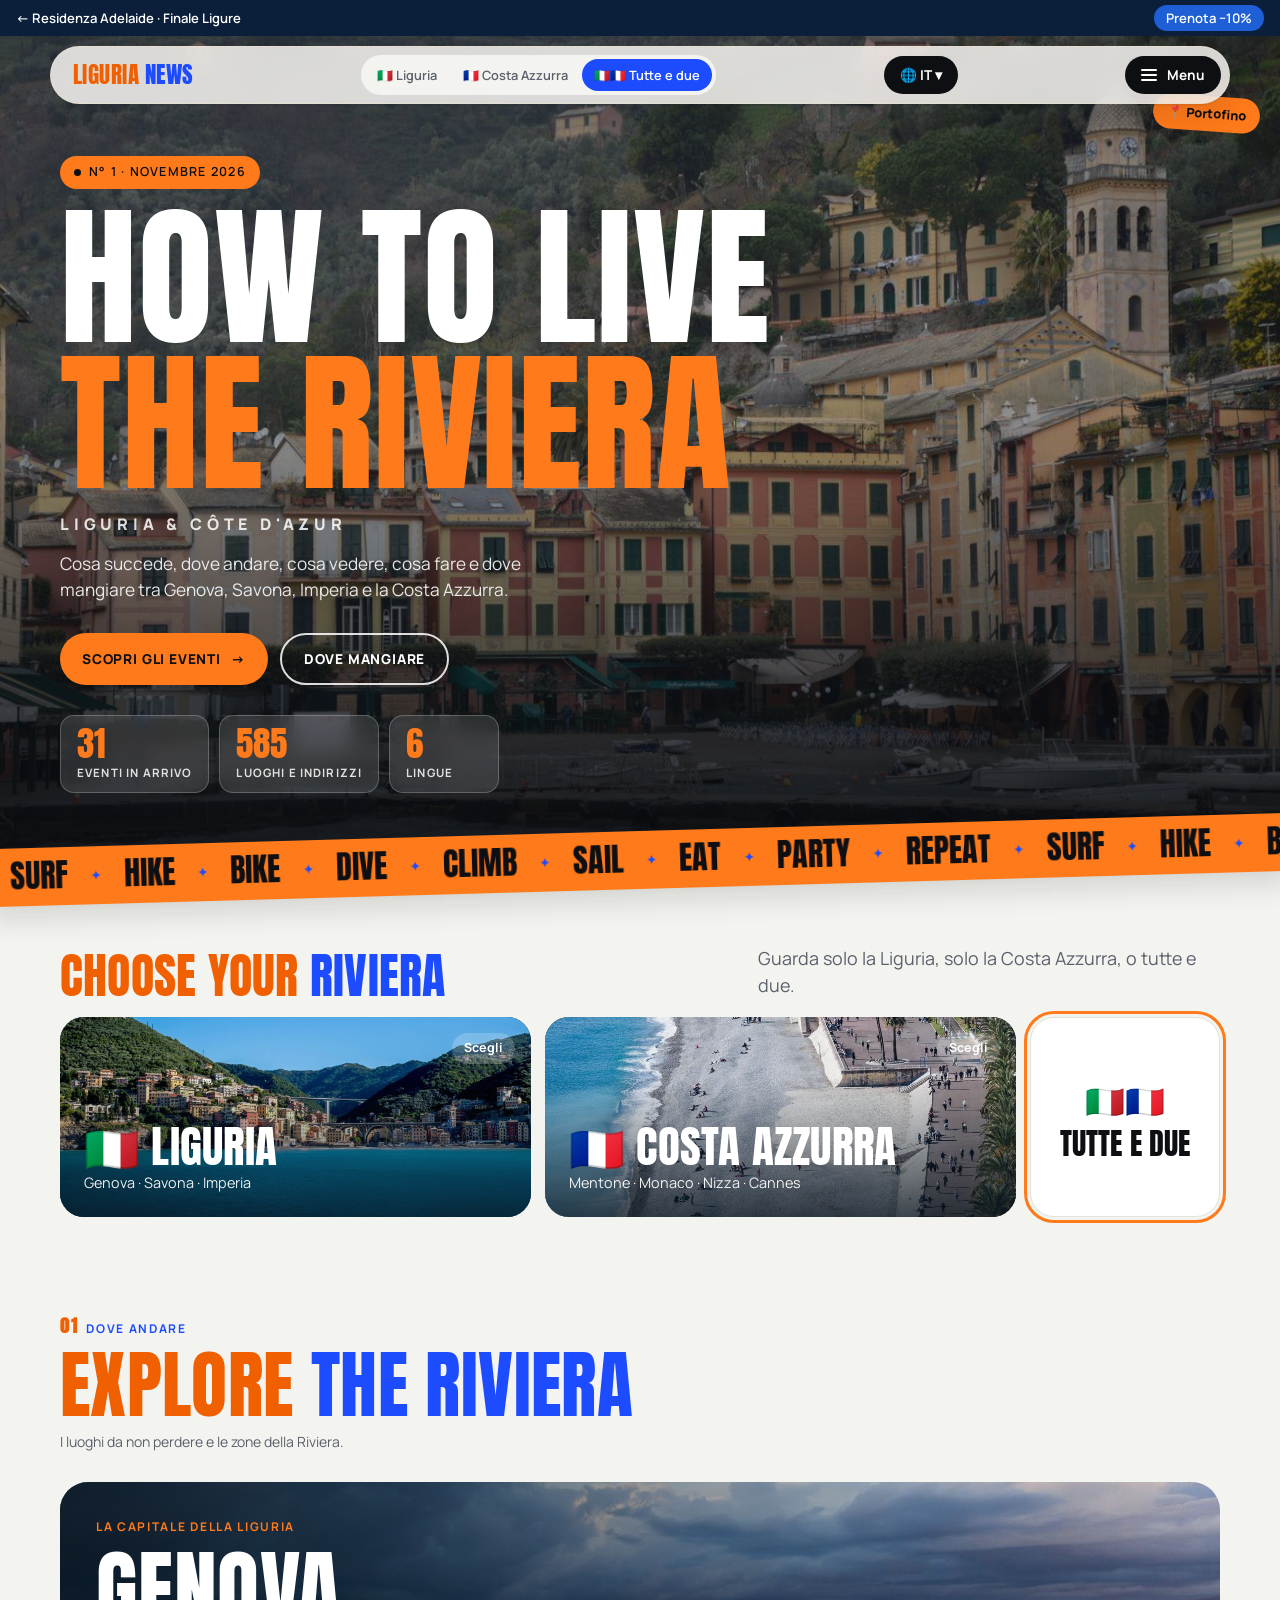
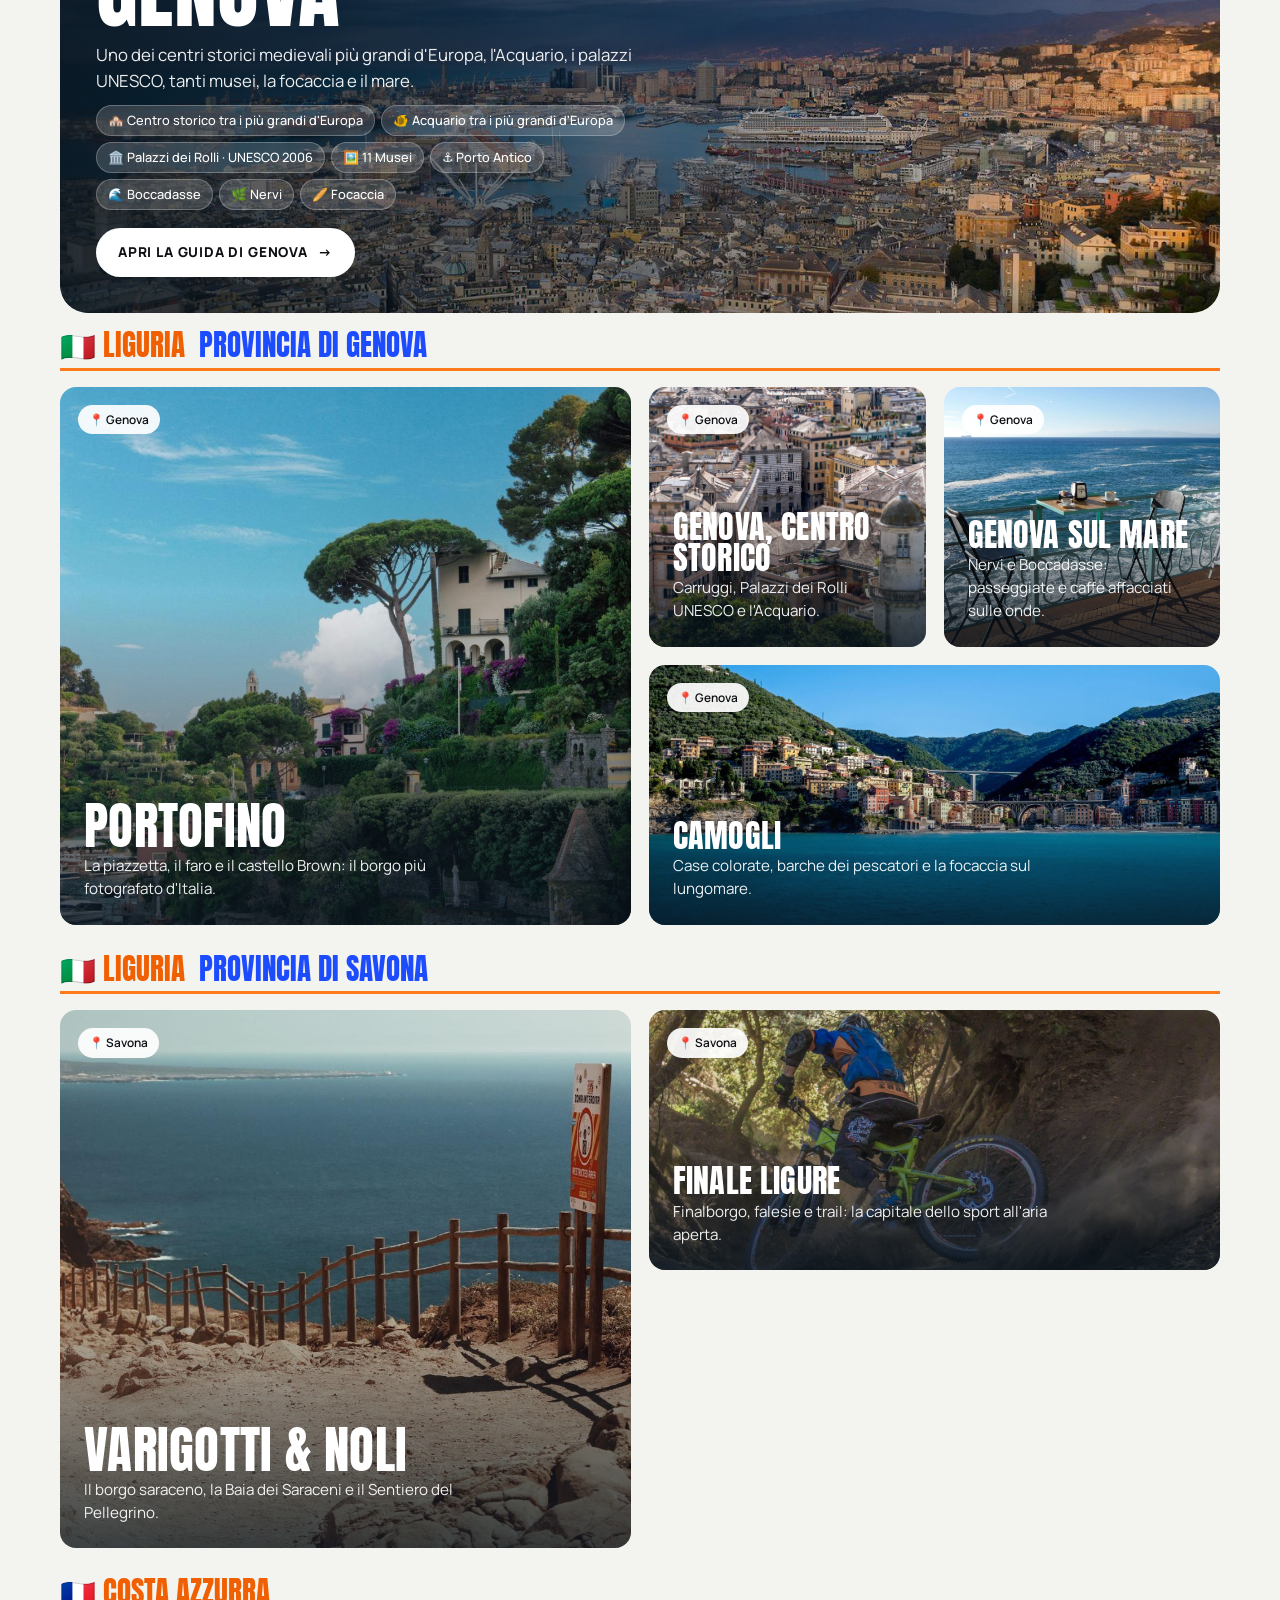
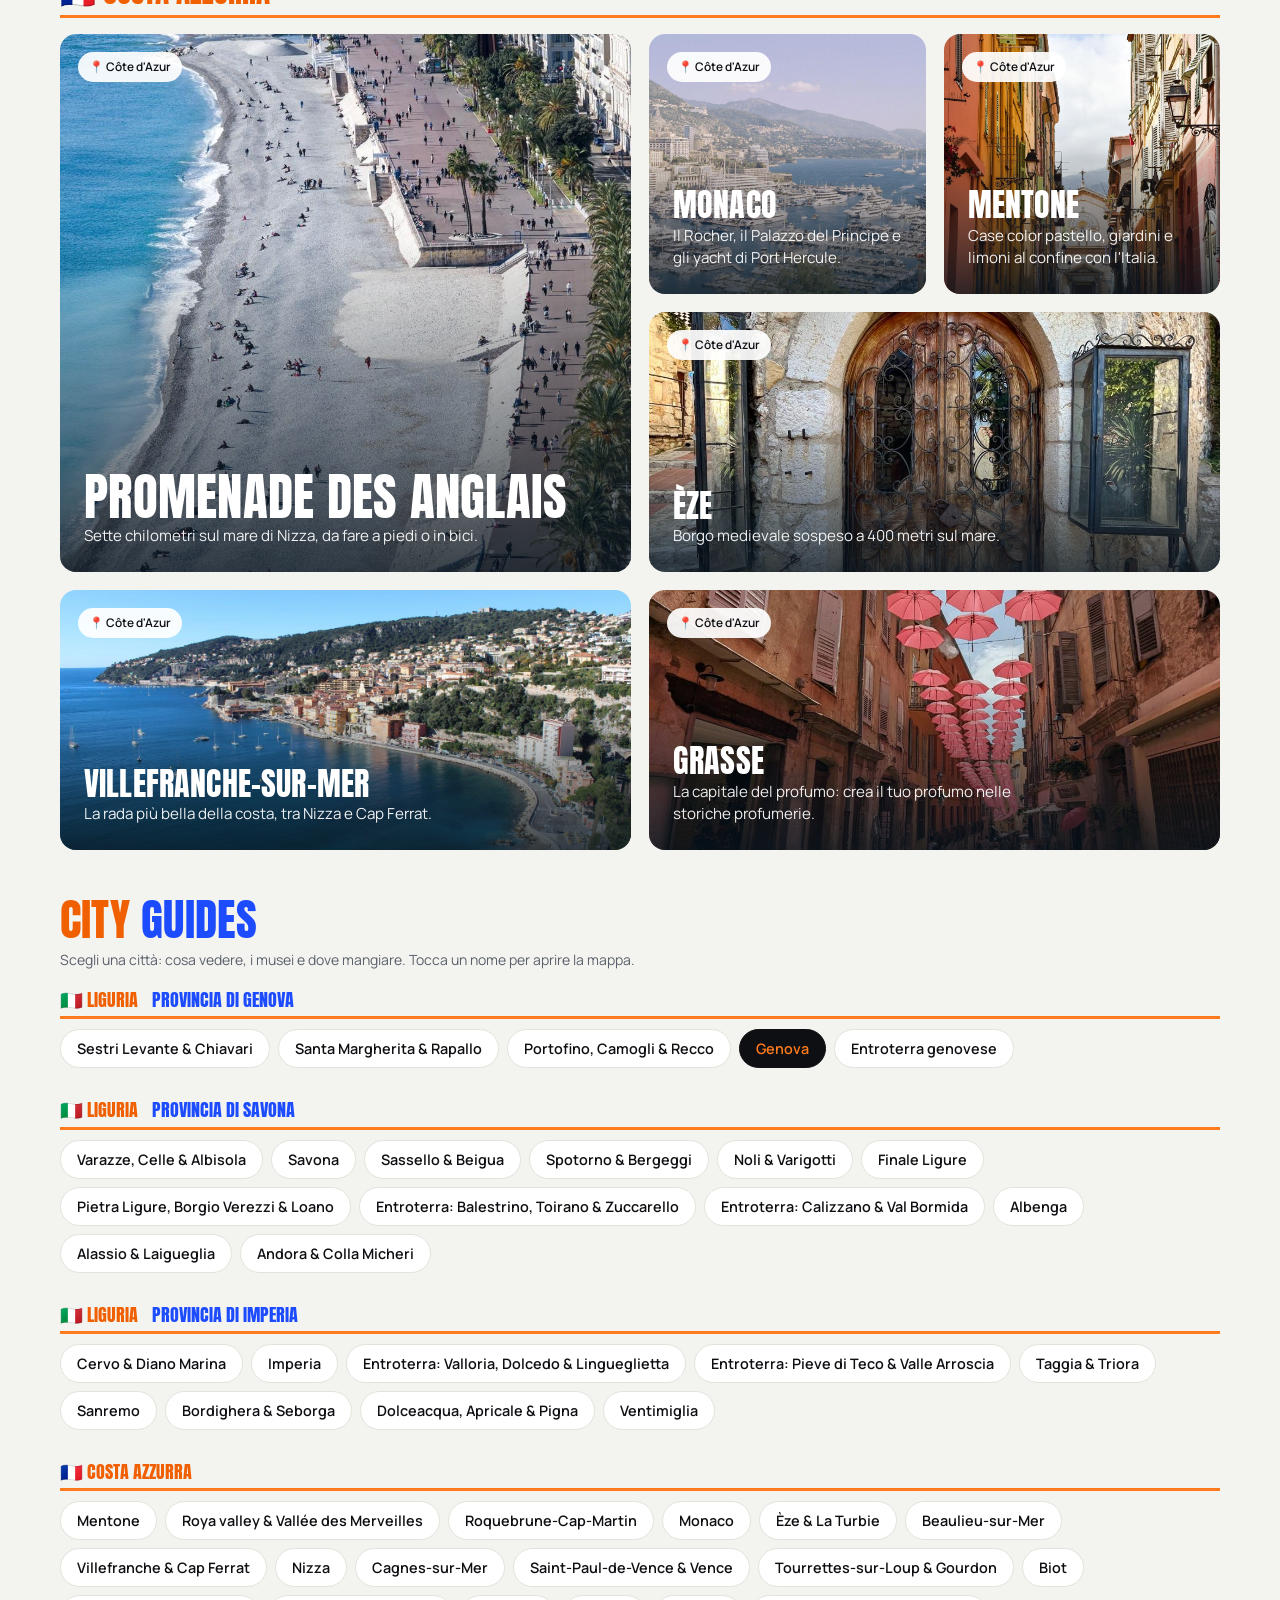
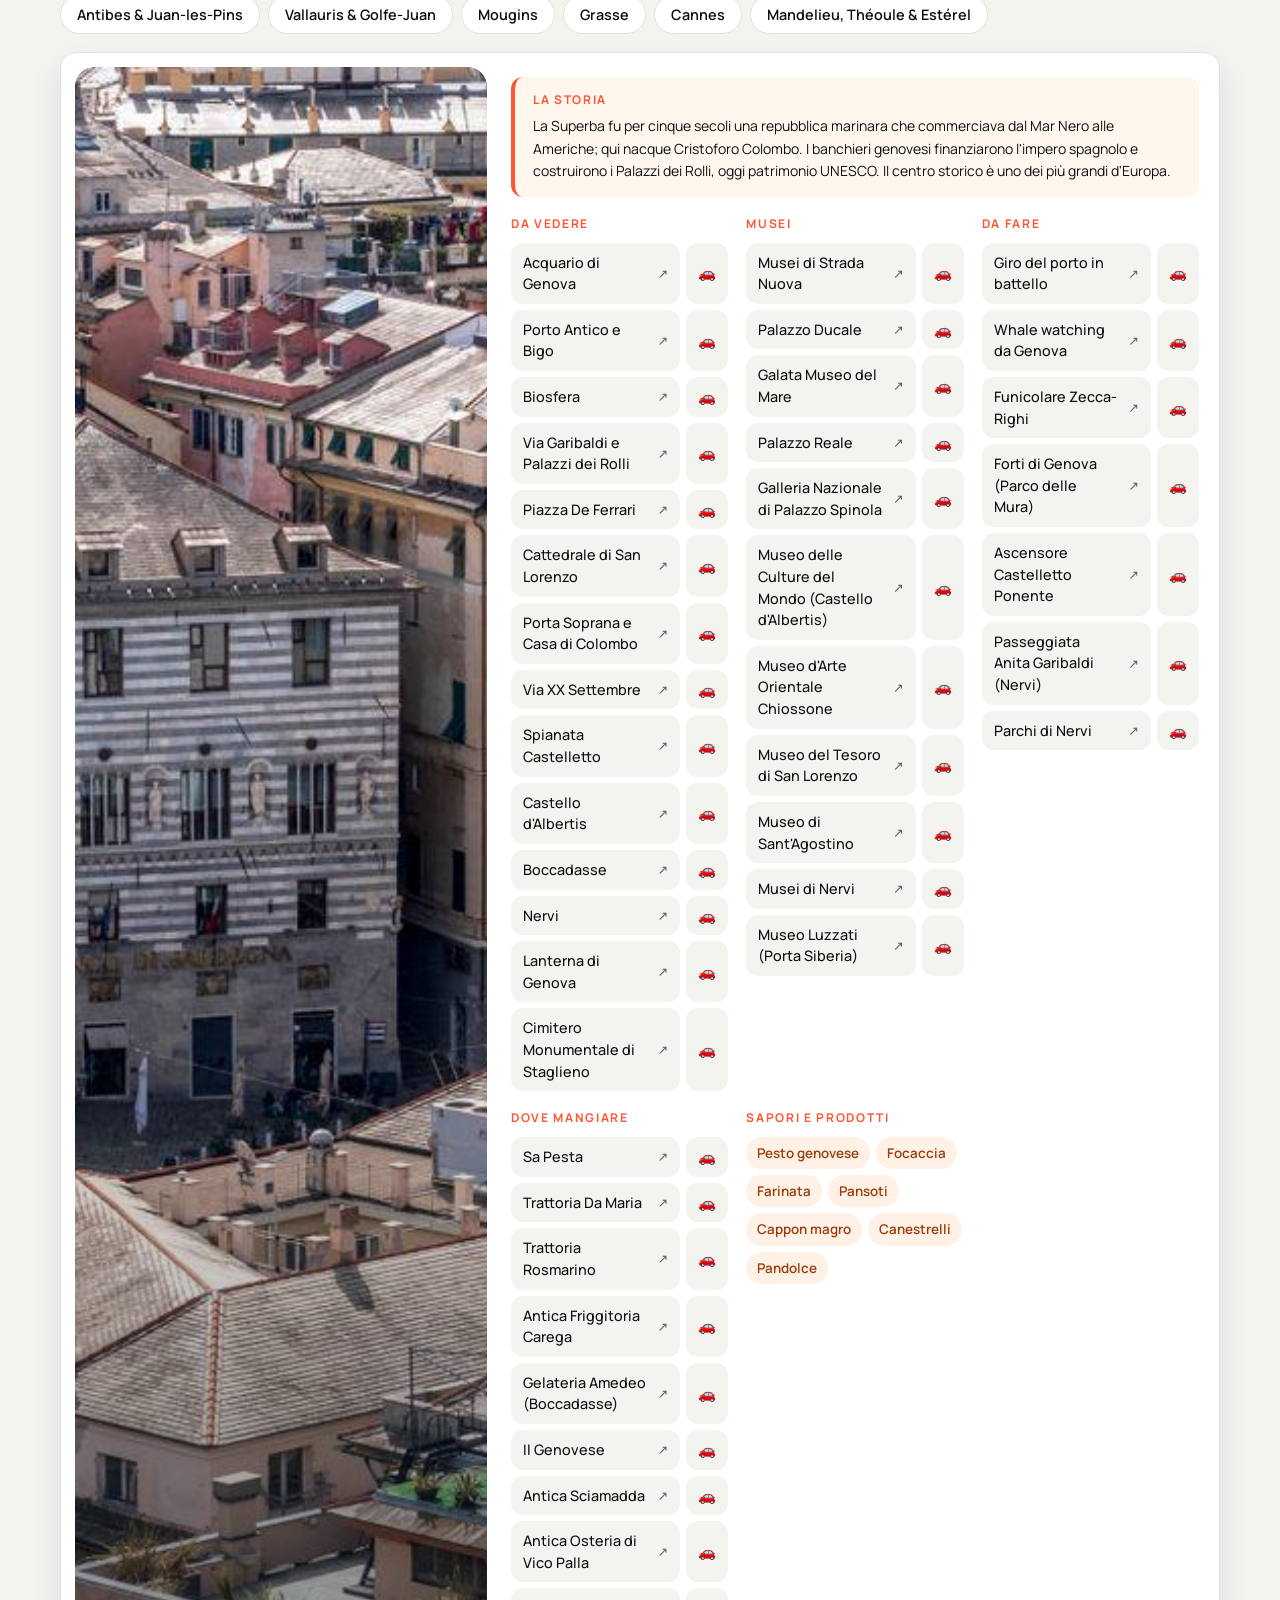
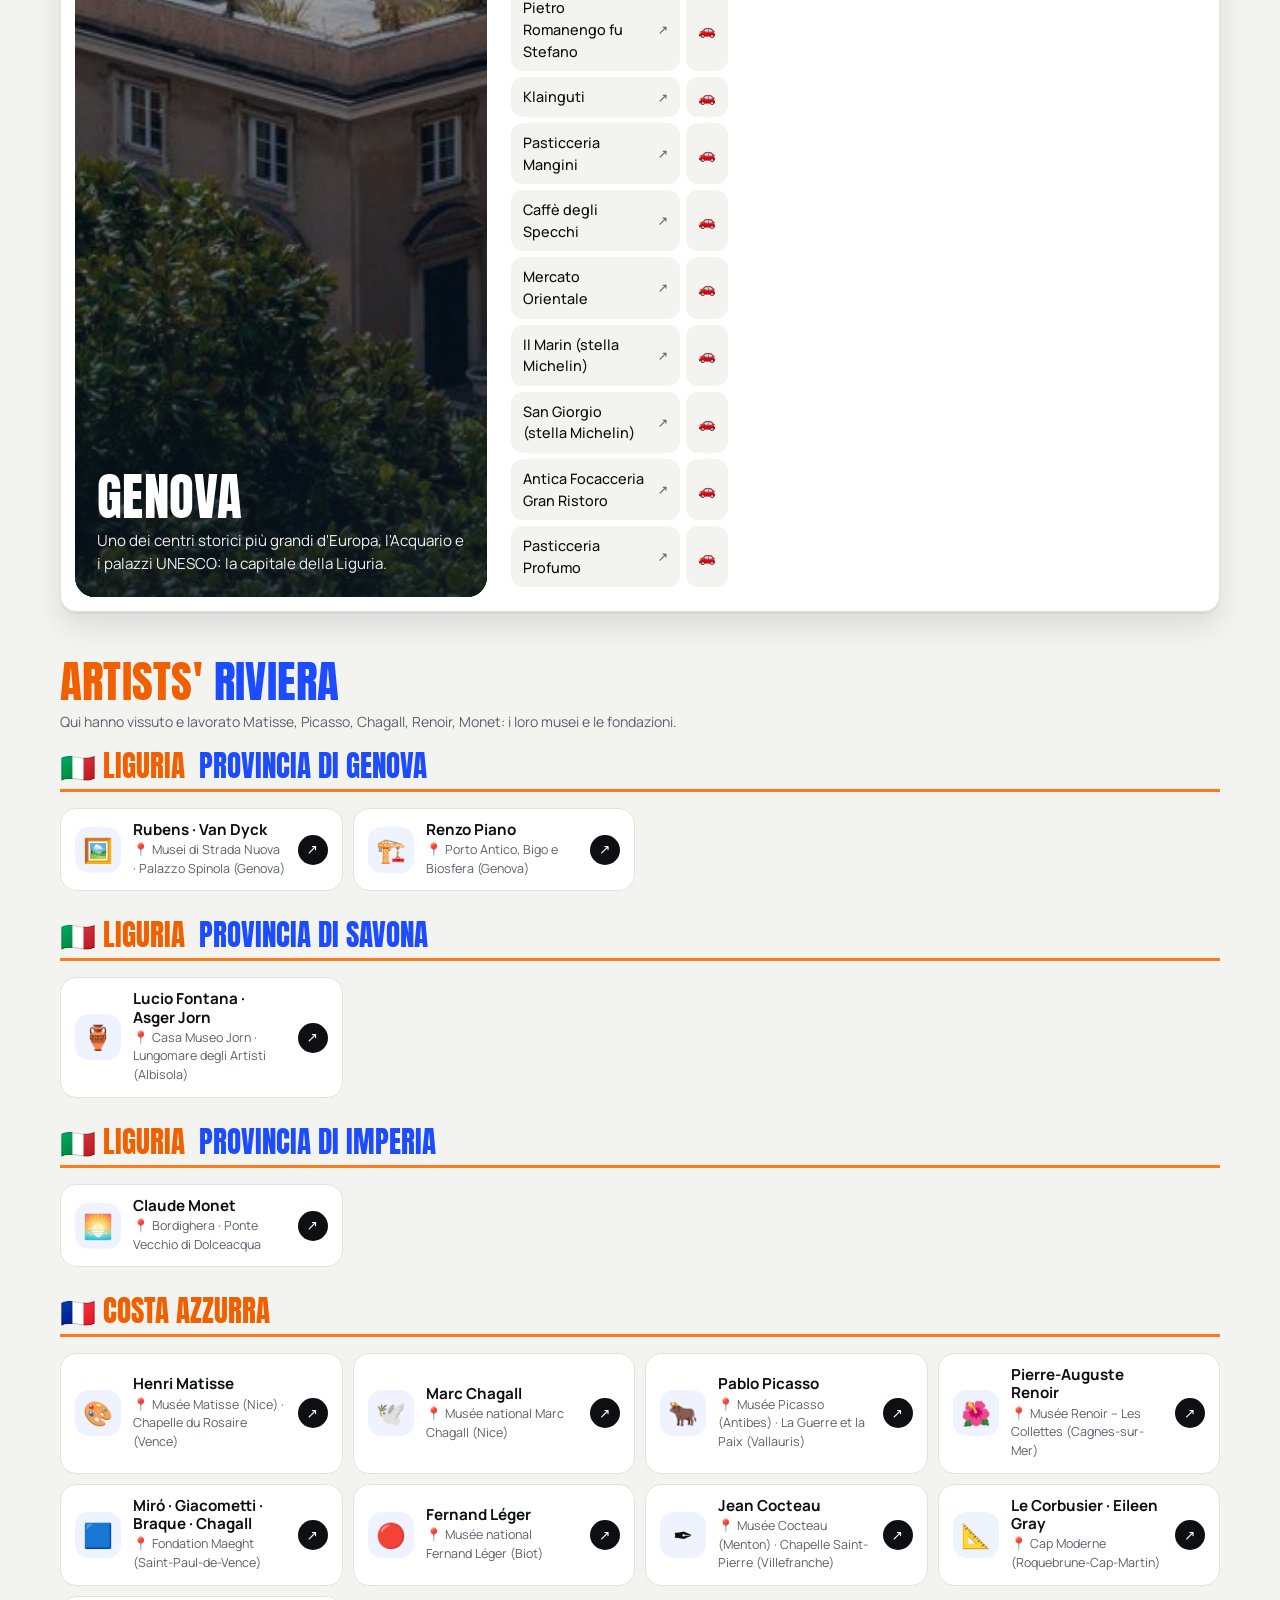
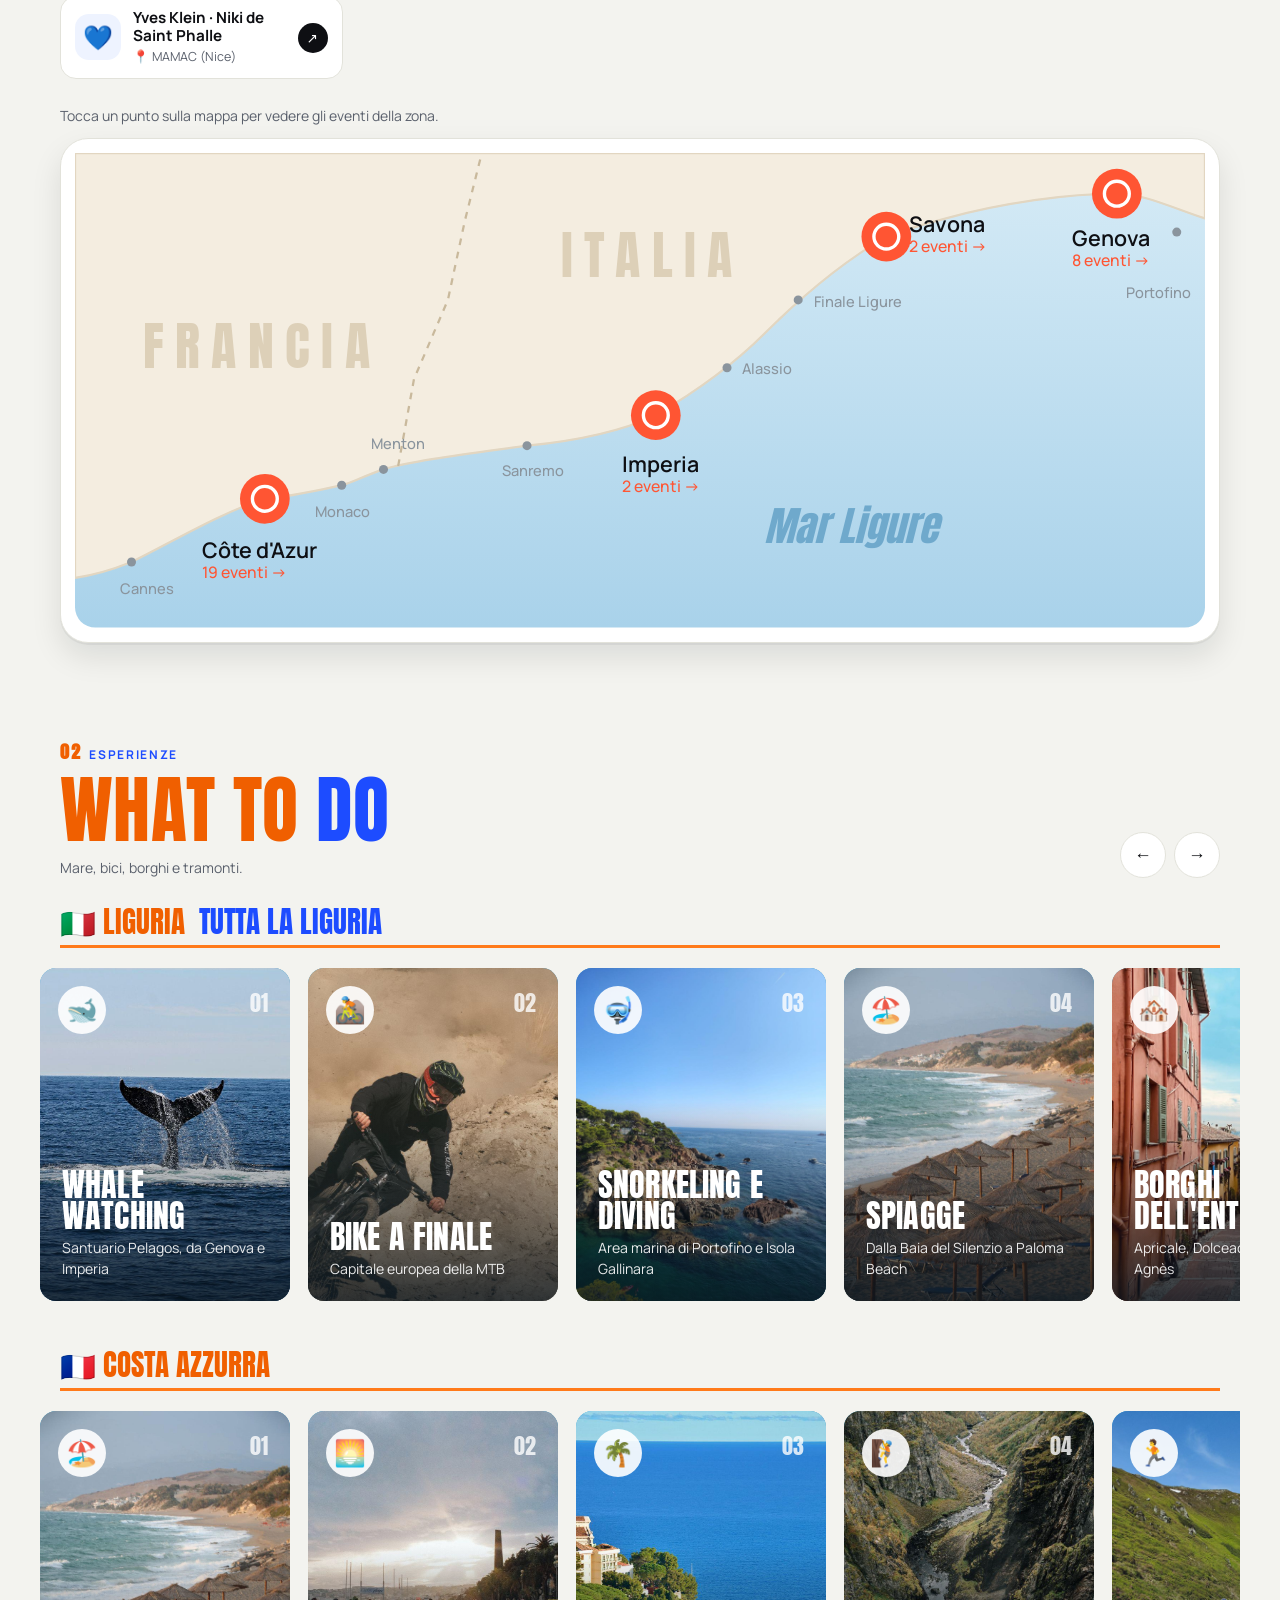
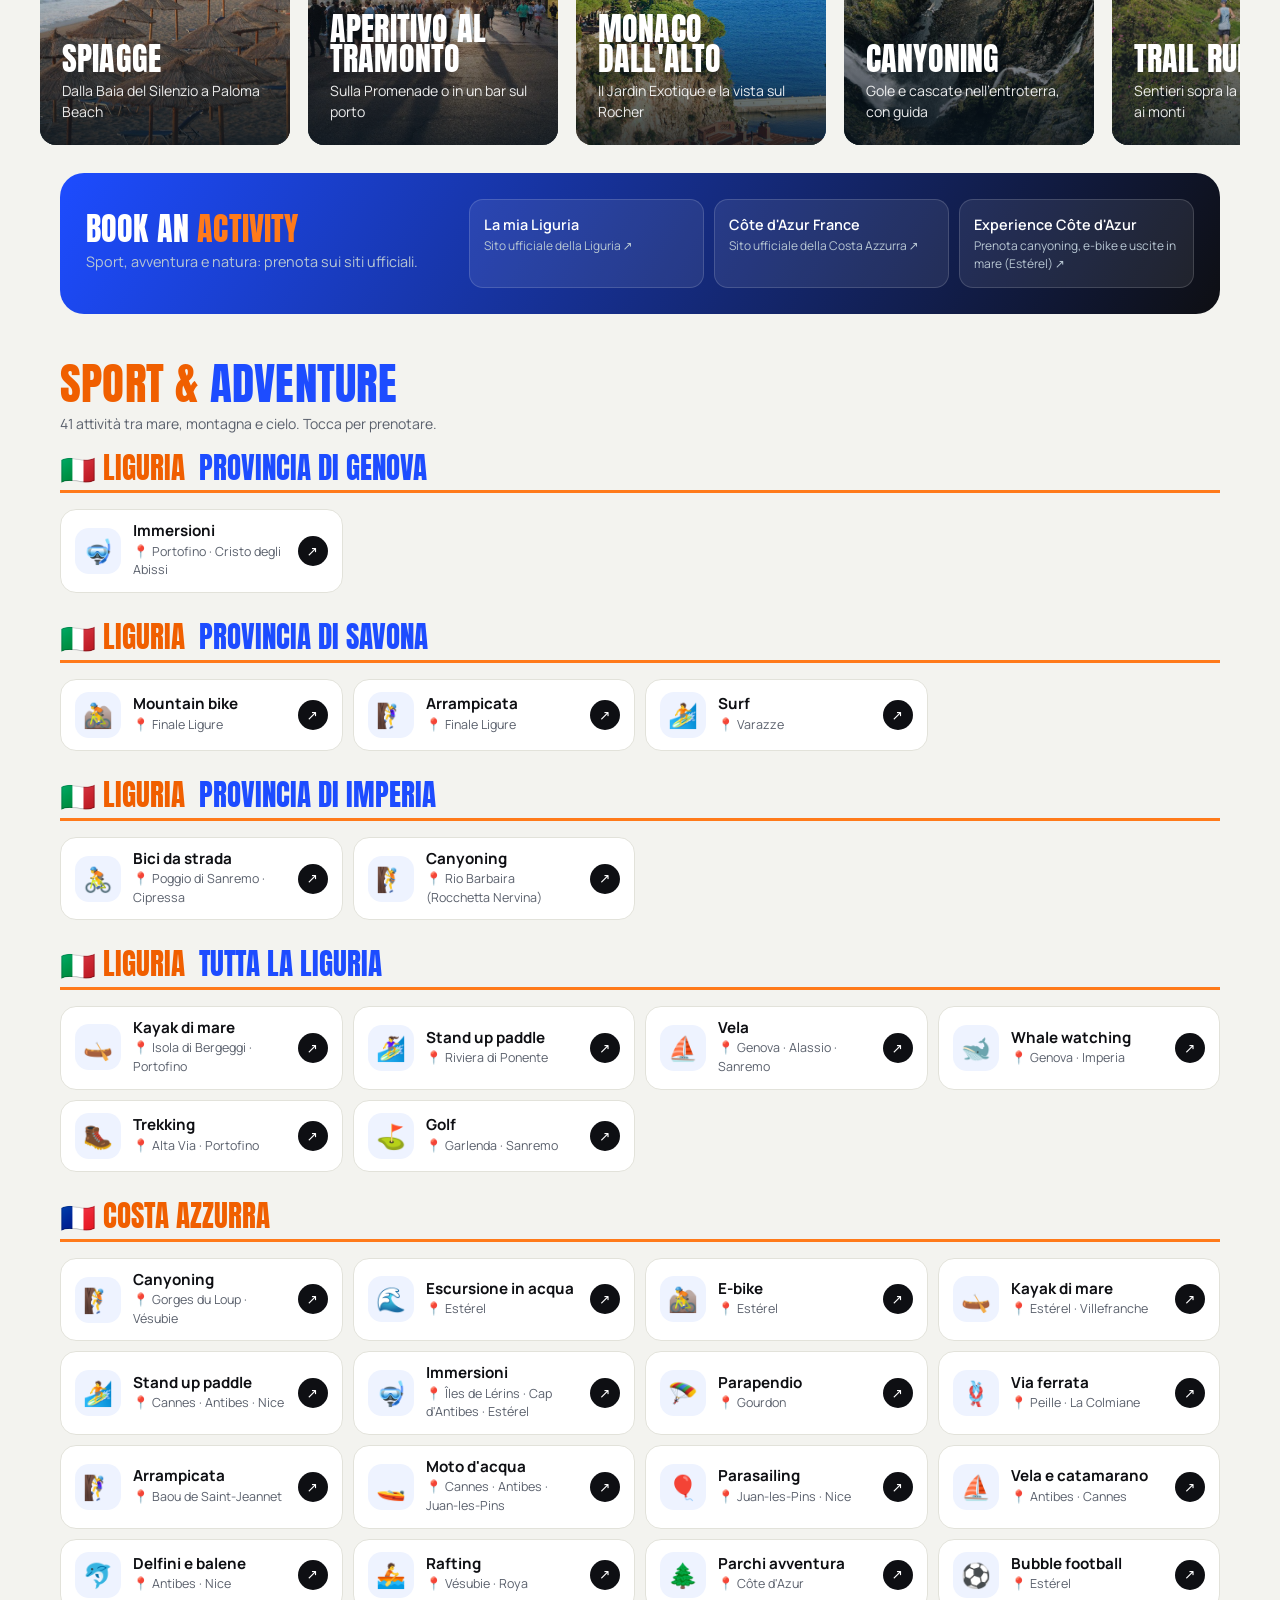
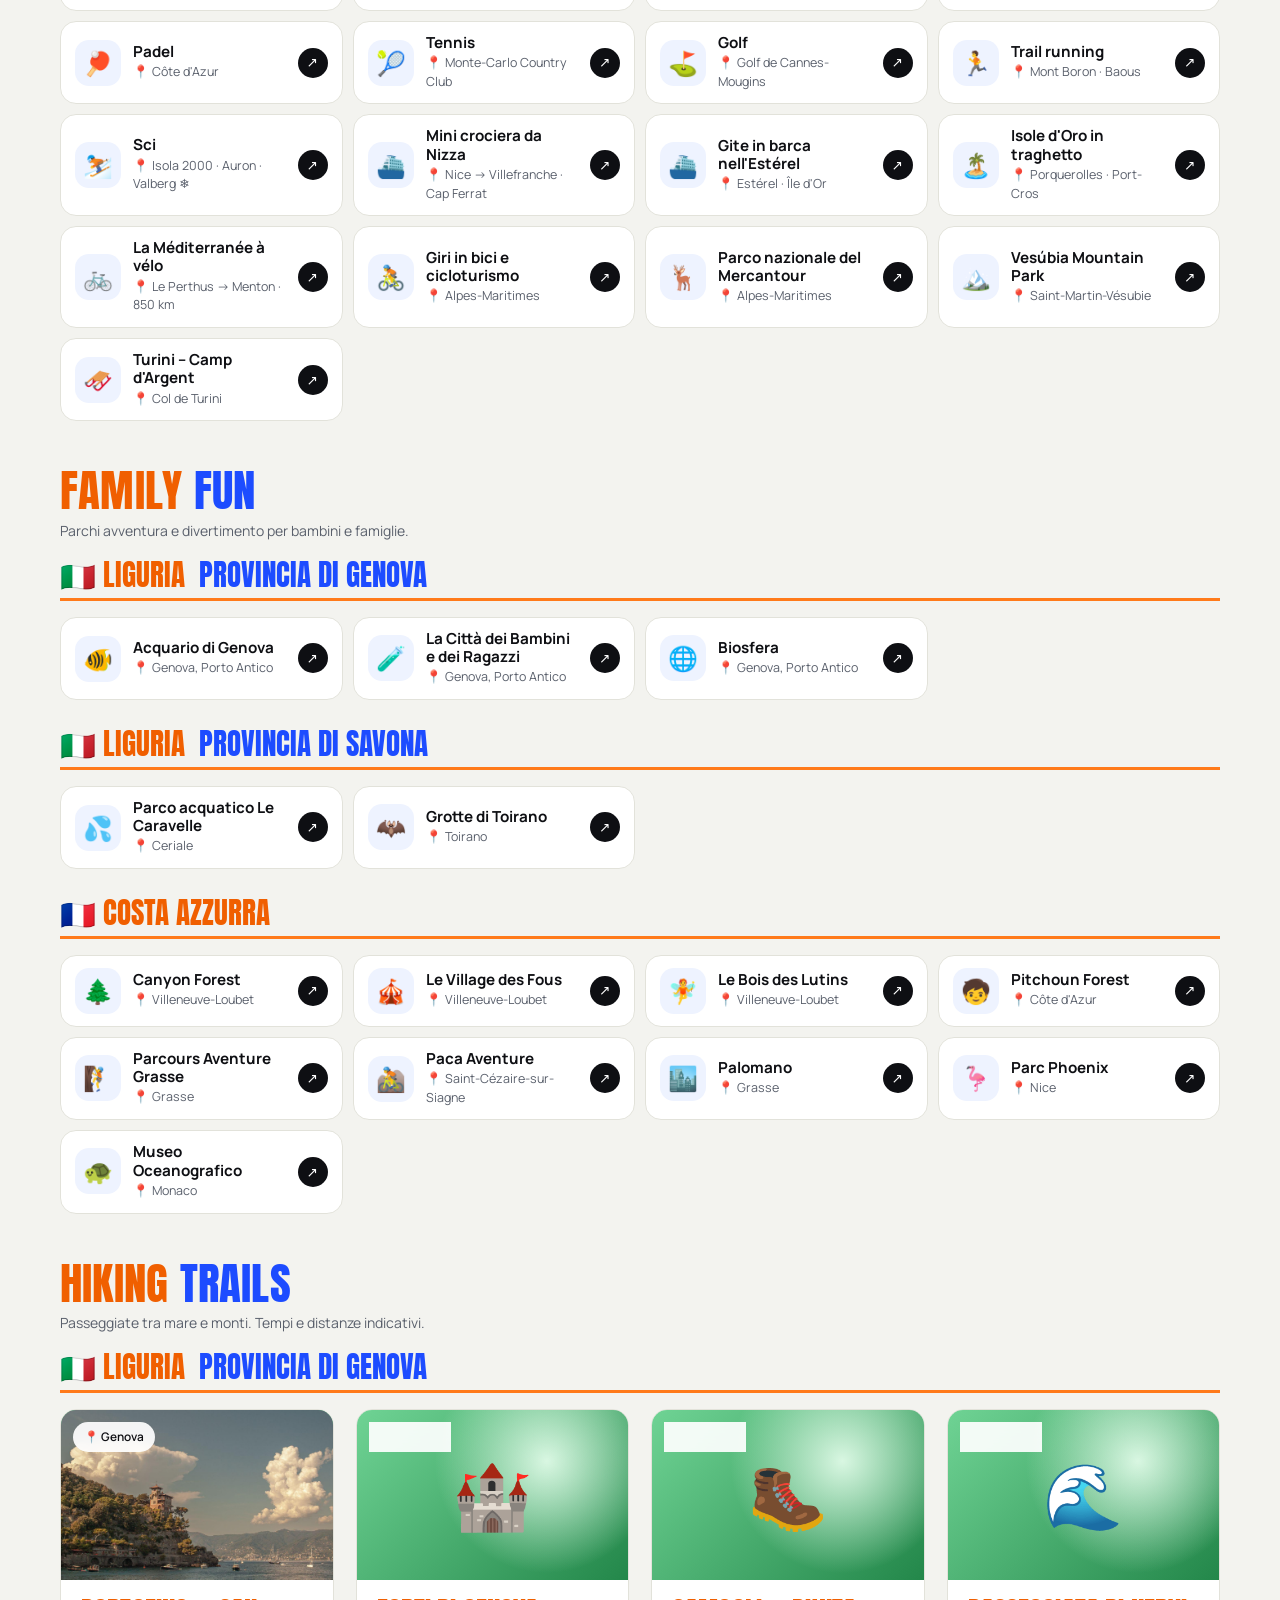
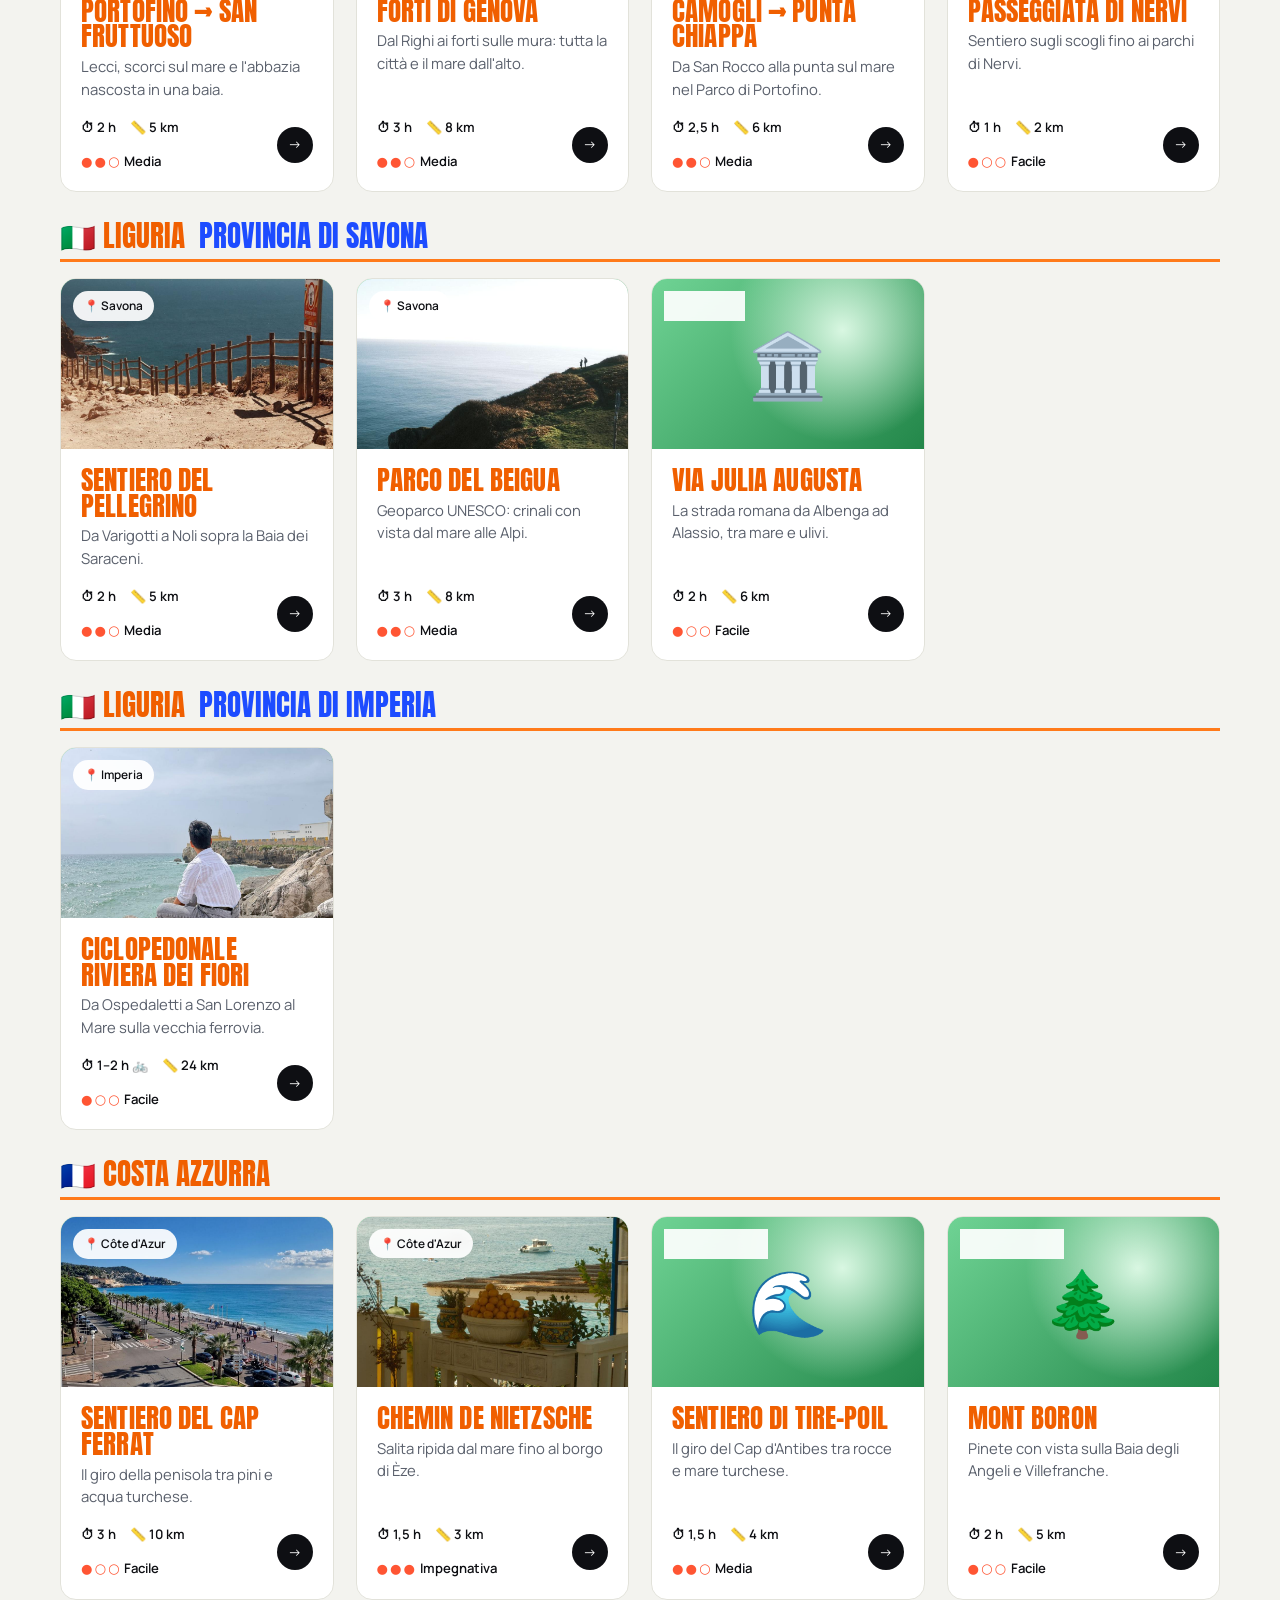
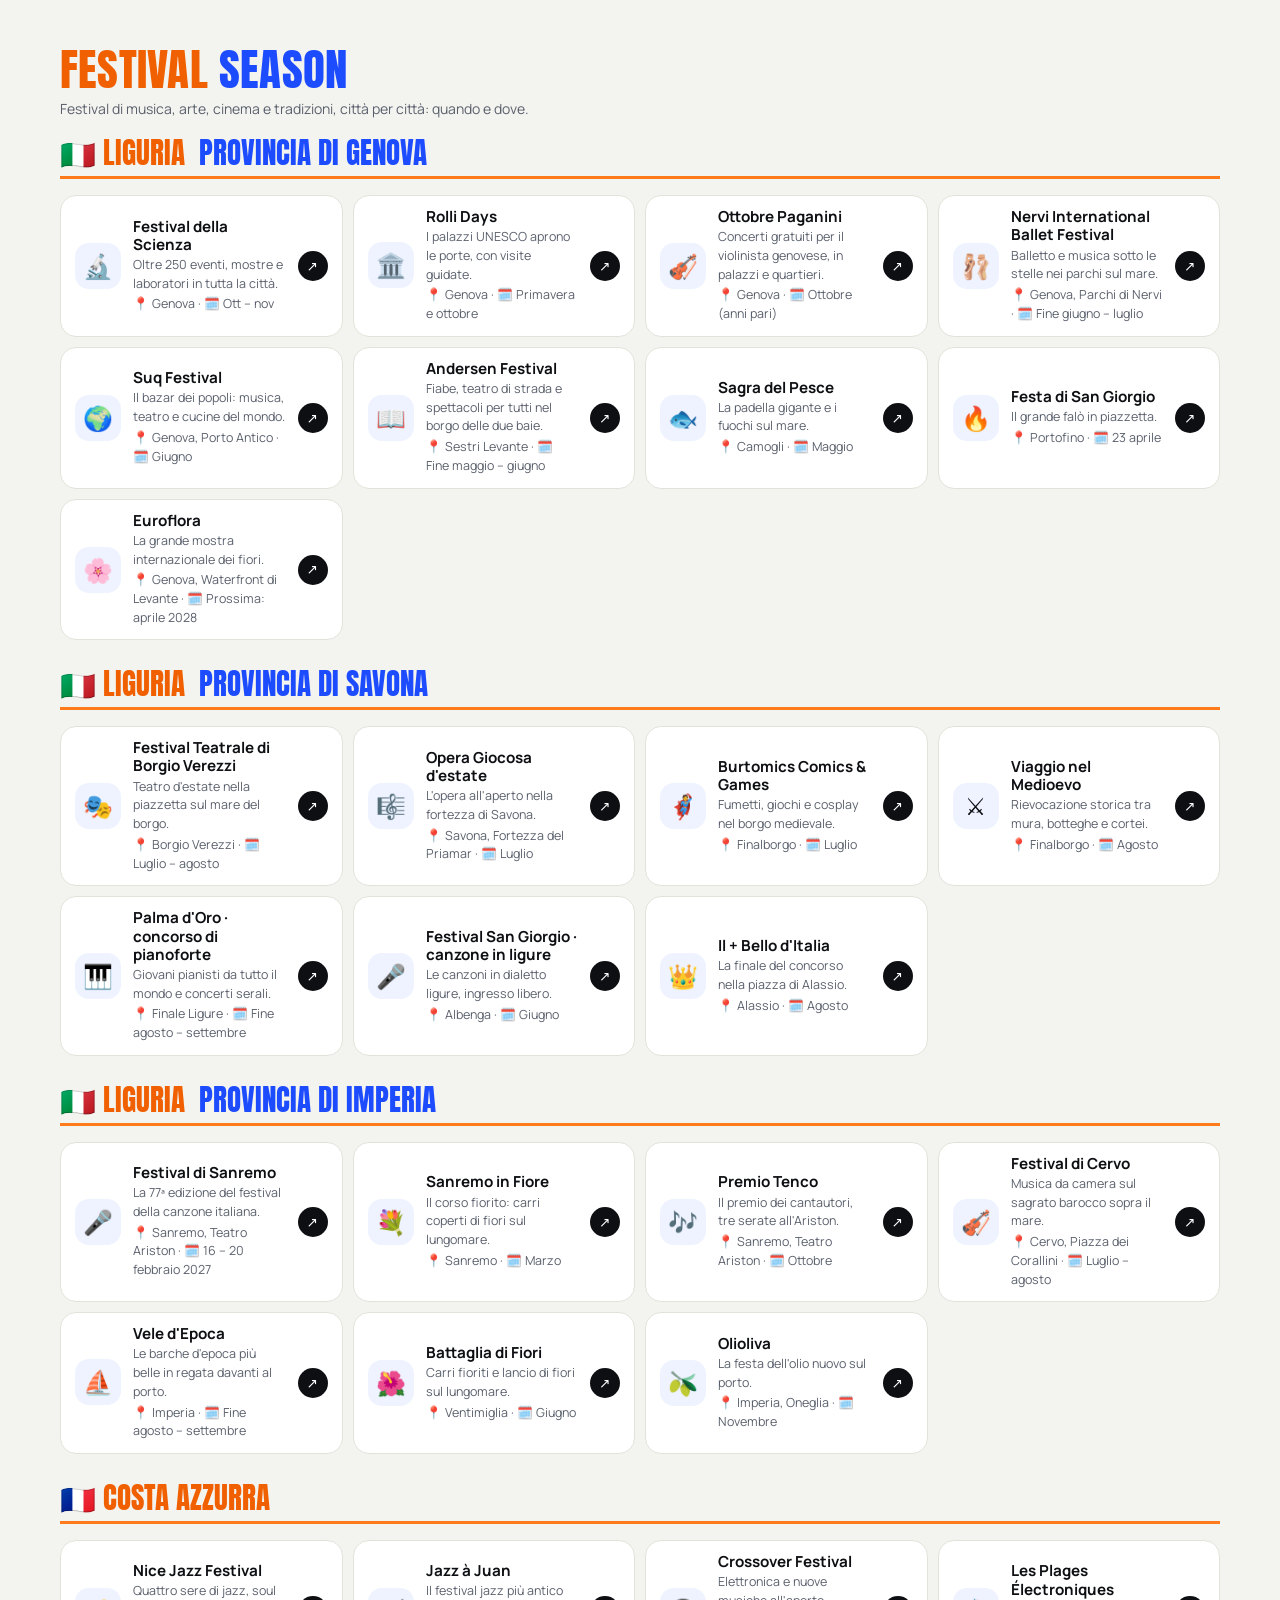
==== commit 42610c78: "SEO, GEO e AEO: pagine statiche EN/DE, dati strutturati, FAQ, file per crawler AI - en/ e de/ genera" ====
--- a/liguria-news/index.html
+++ b/liguria-news/index.html
@@ -1,20 +1,56 @@
 <!doctype html>
-<html lang="it">
-<head>
+<html lang="it"><head>
 <meta charset="utf-8">
 <meta name="viewport" content="width=device-width,initial-scale=1,viewport-fit=cover">
 <title>Liguria News – Cosa fare in Liguria e Costa Azzurra | Residenza Adelaide</title>
-<meta name="description" content="What's on, where to go, what to see, what to do, where to hike and where to eat between Genoa, Savona, Imperia and the Côte d'Azur.">
+<meta name="description" content="Liguria News: cosa succede, dove andare, cosa vedere, cosa fare e dove mangiare tra Genova, Savona, Imperia, Finale Ligure e la Costa Azzurra. Eventi, sentieri, spiagge e ristoranti, aggiornati.">
+<meta name="robots" content="index, follow, max-image-preview:large, max-snippet:-1">
 <link rel="preconnect" href="https://fonts.googleapis.com">
-<link rel="preconnect" href="https://fonts.gstatic.com" crossorigin>
-<link href="https://fonts.googleapis.com/css2?family=Anton&family=Manrope:wght@400;500;600;700;800&display=swap" rel="stylesheet">
+<link rel="preconnect" href="https://fonts.gstatic.com" crossorigin="">
+<link href="https://fonts.googleapis.com/css2?family=Anton&amp;family=Manrope:wght@400;500;600;700;800&amp;display=swap" rel="stylesheet">
 <link rel="canonical" href="https://www.resade.it/liguria-news/">
 <link rel="icon" href="../favicon.svg" type="image/svg+xml">
 <meta property="og:type" content="website">
-<meta property="og:title" content="Liguria News – Residenza Adelaide">
+<meta property="og:title" content="Liguria News – Cosa fare in Liguria e Costa Azzurra">
+<meta property="og:description" content="Eventi, sentieri, spiagge e ristoranti tra Genova, Finale Ligure e la Costa Azzurra.">
+<meta property="og:site_name" content="Residenza Adelaide">
+<meta property="og:locale" content="it_IT">
+<meta name="twitter:card" content="summary_large_image">
 <meta property="og:url" content="https://www.resade.it/liguria-news/">
 <meta property="og:image" content="https://www.resade.it/liguria-news/foto/hero.jpg">
 <style>:root{color-scheme:light;box-sizing:border-box;padding-top:env(safe-area-inset-top,0px);padding-bottom:env(safe-area-inset-bottom,0px)}html{scroll-padding-top:env(safe-area-inset-top,0px)}body{margin:0;padding:0;font:14px -apple-system,BlinkMacSystemFont,sans-serif;background:#fff;color:#000}img{max-width:100%}[hidden]:not([hidden=until-found i]){display:none!important}</style>
+<script type="application/ld+json">
+{
+  "@context": "https://schema.org",
+  "@graph": [
+    {
+      "@type": "CollectionPage",
+      "@id": "https://www.resade.it/liguria-news/#webpage",
+      "url": "https://www.resade.it/liguria-news/",
+      "name": "Liguria News – Cosa fare in Liguria e Costa Azzurra",
+      "description": "Guida a eventi, sentieri, spiagge, sport e ristoranti tra Genova, Savona, Imperia, Finale Ligure e la Costa Azzurra.",
+      "inLanguage": "it",
+      "isPartOf": { "@id": "https://www.resade.it/#website" },
+      "publisher": { "@id": "https://www.resade.it/#lodging" },
+      "primaryImageOfPage": "https://www.resade.it/liguria-news/foto/hero.jpg",
+      "about": [
+        { "@type": "Place", "name": "Liguria" },
+        { "@type": "Place", "name": "Finale Ligure" },
+        { "@type": "Place", "name": "Côte d'Azur" }
+      ],
+      "breadcrumb": { "@id": "https://www.resade.it/liguria-news/#breadcrumb" }
+    },
+    {
+      "@type": "BreadcrumbList",
+      "@id": "https://www.resade.it/liguria-news/#breadcrumb",
+      "itemListElement": [
+        { "@type": "ListItem", "position": 1, "name": "Residenza Adelaide", "item": "https://www.resade.it/" },
+        { "@type": "ListItem", "position": 2, "name": "Liguria News", "item": "https://www.resade.it/liguria-news/" }
+      ]
+    }
+  ]
+}
+</script>
 </head>
 <body>
 <div class="ra-strip"><a href="../">← Residenza Adelaide · Finale Ligure</a><a class="ra-book" href="../#prenota">Prenota −10%</a></div>
@@ -517,20 +553,20 @@
 <header class="topbar">
   <div class="bar">
     <a class="logo" href="#">Liguria <i>News</i></a>
-    <div class="reg" id="regBar" role="group" aria-label="Riviera"></div>
+    <div class="reg" id="regBar" role="group" aria-label="Riviera"><button data-r="lig" class="" title="Liguria">🇮🇹<span class="txt"> Liguria</span></button><button data-r="azur" class="" title="Costa Azzurra">🇫🇷<span class="txt"> Costa Azzurra</span></button><button data-r="all" class="on" title="Tutte e due">🇮🇹🇫🇷<span class="txt"> Tutte e due</span></button></div>
     <details class="lang" id="langMenu">
       <summary aria-label="Language">🌐 <span id="langCur">IT</span> ▾</summary>
-      <div class="lang-list" id="langList"></div>
+      <div class="lang-list" id="langList"><button data-lang="it" class="on"><b>IT</b> Italiano</button><button data-lang="fr" class=""><b>FR</b> Français</button><button data-lang="en" class=""><b>EN</b> English</button><button data-lang="de" class=""><b>DE</b> Deutsch</button><button data-lang="nl" class=""><b>NL</b> Nederlands</button><button data-lang="zh" class=""><b>ZH</b> 中文</button></div>
     </details>
-    <button class="menu-btn" id="menuBtn" aria-controls="menu" aria-expanded="false"><span class="burger"></span><span data-i18n="menu"></span></button>
+    <button class="menu-btn" id="menuBtn" aria-controls="menu" aria-expanded="false"><span class="burger"></span><span data-i18n="menu">Menu</span></button>
   </div>
 </header>
 
 <!-- Menu a schermo intero: poche voci grandi -->
-<div class="menu" id="menu" hidden>
+<div class="menu" id="menu" hidden="">
   <div class="menu-top">
     <span class="logo">Liguria <i>News</i></span>
-    <button class="menu-close" id="menuClose"><span class="x">✕</span><span data-i18n="close"></span></button>
+    <button class="menu-close" id="menuClose"><span class="x">✕</span><span data-i18n="close">Chiudi</span></button>
   </div>
   <nav class="menu-main">
     <a href="#explore">Explore<i>›</i></a>
@@ -543,7 +579,7 @@
   <div class="menu-sub">
     <a href="../" id="menuHome">← Residenza Adelaide</a>
     <a href="https://rivierarent.it/" id="menuRent" target="_blank" rel="noopener">Riviera Rent ↗</a>
-    <a href="#news" data-i18n="newsletter"></a>
+    <a href="#news" data-i18n="newsletter">Ricevi il giornalino ✉</a>
   </div>
 </div>
 
@@ -553,17 +589,17 @@
     <img src="foto/hero.jpg" alt="" id="coverImg">
     <span class="tag" id="coverTag">📍 Portofino</span>
     <div class="wrap hero-inner">
-      <span class="pill" data-i18n="issue"></span>
+      <span class="pill" data-i18n="issue">N° 1 · Novembre 2026</span>
       <h1>How to live <em>the Riviera</em><small id="heroSub">Liguria &amp; Côte d'Azur</small></h1>
-      <p data-i18n="heroLead"></p>
+      <p data-i18n="heroLead">Cosa succede, dove andare, cosa vedere, cosa fare e dove mangiare tra Genova, Savona, Imperia e la Costa Azzurra.</p>
       <div class="cta">
-        <a class="btn dark" href="#on"><span data-i18n="ctaEvents"></span> <span class="arr">→</span></a>
-        <a class="btn light" href="#eat" data-i18n="ctaEat"></a>
+        <a class="btn dark" href="#on"><span data-i18n="ctaEvents">Scopri gli eventi</span> <span class="arr">→</span></a>
+        <a class="btn light" href="#eat" data-i18n="ctaEat">Dove mangiare</a>
       </div>
       <div class="stat">
-        <div><b id="statEvents">0</b><span data-i18n="statEvents"></span></div>
-        <div><b id="statPlaces">0</b><span data-i18n="statPlaces"></span></div>
-        <div><b id="statLangs">6</b><span data-i18n="statLangs"></span></div>
+        <div><b id="statEvents">40</b><span data-i18n="statEvents">eventi in arrivo</span></div>
+        <div><b id="statPlaces">585</b><span data-i18n="statPlaces">luoghi e indirizzi</span></div>
+        <div><b id="statLangs">6</b><span data-i18n="statLangs">lingue</span></div>
       </div>
     </div>
   </div>
@@ -577,9 +613,20 @@
   <div class="wrap">
     <div class="choose-head">
       <h2>Choose your <em>Riviera</em></h2>
-      <p data-i18n="chooseSub"></p>
+      <p data-i18n="chooseSub">Guarda solo la Liguria, solo la Costa Azzurra, o tutte e due.</p>
     </div>
-    <div class="choose" id="choose"></div>
+    <div class="choose" id="choose">
+    <button class="pick " data-r="lig">
+      <img src="foto/camogli.jpg" alt="">
+      <span class="check">Scegli</span>
+      <b>🇮🇹 Liguria</b><span class="sub">Genova · Savona · Imperia</span>
+    </button>
+    <button class="pick " data-r="azur">
+      <img src="foto/nizza.jpg" alt="">
+      <span class="check">Scegli</span>
+      <b>🇫🇷 Costa Azzurra</b><span class="sub">Mentone · Monaco · Nizza · Cannes</span>
+    </button>
+    <button class="pick both on" data-r="all"><span class="flags">🇮🇹🇫🇷</span><b>Tutte e due</b></button></div>
   </div>
 
 </div>
@@ -590,55 +637,194 @@
   <section id="explore" class="reveal">
     <div class="head">
       <div>
-        <span class="eyebrow"><span class="num">01</span><span data-i18n="exploreEyebrow"></span></span>
+        <span class="eyebrow"><span class="num">01</span><span data-i18n="exploreEyebrow">Dove andare</span></span>
         <h2>Explore <em>the Riviera</em></h2>
-        <p data-i18n="exploreSub"></p>
+        <p data-i18n="exploreSub">I luoghi da non perdere e le zone della Riviera.</p>
       </div>
     </div>
     <a class="spot" id="spotGenova" href="#cityChips">
       <img src="foto/natale-genova.jpg" alt="" loading="lazy">
       <div class="spot-text">
-        <span class="spot-kicker" data-i18n="spotKicker"></span>
+        <span class="spot-kicker" data-i18n="spotKicker">La capitale della Liguria</span>
         <h3 id="spotName">Genova</h3>
-        <p data-i18n="spotText"></p>
-        <div class="spot-tags" id="spotTags"></div>
-        <span class="btn"><span data-i18n="spotCta"></span> <span class="arr">→</span></span>
-      </div>
-    </a>
-    <div id="seeGrid"></div>
+        <p data-i18n="spotText">Uno dei centri storici medievali più grandi d'Europa, l'Acquario, i palazzi UNESCO, tanti musei, la focaccia e il mare.</p>
+        <div class="spot-tags" id="spotTags"><span>🏘️ Centro storico tra i più grandi d'Europa</span><span>🐠 Acquario tra i più grandi d'Europa</span><span>🏛️ Palazzi dei Rolli · UNESCO 2006</span><span>🖼️ 11 Musei</span><span>⚓ Porto Antico</span><span>🌊 Boccadasse</span><span>🌿 Nervi</span><span>🥖 Focaccia</span></div>
+        <span class="btn"><span data-i18n="spotCta">Apri la guida di Genova</span> <span class="arr">→</span></span>
+      </div>
+    </a>
+    <div id="seeGrid"><div class="grp"><h4 class="grp-h"><span>🇮🇹 Liguria</span><b>Provincia di Genova</b></h4><div class="see"><a class="tile " href="https://it.wikipedia.org/w/index.php?search=Portofino" target="_blank" rel="noopener">
+      <div class="bg g-cultura"><img src="foto/portofino.jpg" alt="" loading="lazy" onerror="this.remove()"></div><span class="emo">⛵</span>
+      <span class="chip-z">📍 Genova</span>
+      <h3>Portofino</h3><p>La piazzetta, il faro e il castello Brown: il borgo più fotografato d'Italia.</p>
+    </a><a class="tile " href="https://it.wikipedia.org/w/index.php?search=Centro%20storico%20Genova" target="_blank" rel="noopener">
+      <div class="bg g-cultura"><img src="foto/genova.jpg" alt="" loading="lazy" onerror="this.remove()"></div><span class="emo">🏛️</span>
+      <span class="chip-z">📍 Genova</span>
+      <h3>Genova, centro storico</h3><p>Carruggi, Palazzi dei Rolli UNESCO e l'Acquario.</p>
+    </a><a class="tile " href="https://it.wikipedia.org/w/index.php?search=Passeggiata%20Anita%20Garibaldi%20Nervi" target="_blank" rel="noopener">
+      <div class="bg g-cultura"><img src="foto/genova-mare.jpg" alt="" loading="lazy" onerror="this.remove()"></div><span class="emo">🌊</span>
+      <span class="chip-z">📍 Genova</span>
+      <h3>Genova sul mare</h3><p>Nervi e Boccadasse: passeggiate e caffè affacciati sulle onde.</p>
+    </a><a class="tile w2" href="https://it.wikipedia.org/w/index.php?search=Camogli" target="_blank" rel="noopener">
+      <div class="bg g-cultura"><img src="foto/camogli.jpg" alt="" loading="lazy" onerror="this.remove()"></div><span class="emo">🎨</span>
+      <span class="chip-z">📍 Genova</span>
+      <h3>Camogli</h3><p>Case colorate, barche dei pescatori e la focaccia sul lungomare.</p>
+    </a></div></div><div class="grp"><h4 class="grp-h"><span>🇮🇹 Liguria</span><b>Provincia di Savona</b></h4><div class="see"><a class="tile " href="https://it.wikipedia.org/w/index.php?search=Varigotti" target="_blank" rel="noopener">
+      <div class="bg g-cultura"><img src="foto/pellegrino.jpg" alt="" loading="lazy" onerror="this.remove()"></div><span class="emo">🥾</span>
+      <span class="chip-z">📍 Savona</span>
+      <h3>Varigotti &amp; Noli</h3><p>Il borgo saraceno, la Baia dei Saraceni e il Sentiero del Pellegrino.</p>
+    </a><a class="tile w2" href="https://it.wikipedia.org/w/index.php?search=Finalborgo" target="_blank" rel="noopener">
+      <div class="bg g-cultura"><img src="foto/finale.jpg" alt="" loading="lazy" onerror="this.remove()"></div><span class="emo">🚵</span>
+      <span class="chip-z">📍 Savona</span>
+      <h3>Finale Ligure</h3><p>Finalborgo, falesie e trail: la capitale dello sport all'aria aperta.</p>
+    </a></div></div><div class="grp"><h4 class="grp-h"><span>🇫🇷 Costa Azzurra</span></h4><div class="see"><a class="tile " href="https://it.wikipedia.org/w/index.php?search=Promenade%20des%20Anglais%20Nice" target="_blank" rel="noopener">
+      <div class="bg g-cultura"><img src="foto/nizza.jpg" alt="" loading="lazy" onerror="this.remove()"></div><span class="emo">🌴</span>
+      <span class="chip-z">📍 Côte d'Azur</span>
+      <h3>Promenade des Anglais</h3><p>Sette chilometri sul mare di Nizza, da fare a piedi o in bici.</p>
+    </a><a class="tile " href="https://it.wikipedia.org/w/index.php?search=Port%20Hercule%20Monaco" target="_blank" rel="noopener">
+      <div class="bg g-cultura"><img src="foto/monaco.jpg" alt="" loading="lazy" onerror="this.remove()"></div><span class="emo">🛥️</span>
+      <span class="chip-z">📍 Côte d'Azur</span>
+      <h3>Monaco</h3><p>Il Rocher, il Palazzo del Principe e gli yacht di Port Hercule.</p>
+    </a><a class="tile " href="https://it.wikipedia.org/w/index.php?search=Vieille%20ville%20Menton" target="_blank" rel="noopener">
+      <div class="bg g-cultura"><img src="foto/menton-vicoli.jpg" alt="" loading="lazy" onerror="this.remove()"></div><span class="emo">🍋</span>
+      <span class="chip-z">📍 Côte d'Azur</span>
+      <h3>Mentone</h3><p>Case color pastello, giardini e limoni al confine con l'Italia.</p>
+    </a><a class="tile w2" href="https://it.wikipedia.org/w/index.php?search=%C3%88ze%20village" target="_blank" rel="noopener">
+      <div class="bg g-cultura"><img src="foto/eze.jpg" alt="" loading="lazy" onerror="this.remove()"></div><span class="emo">🏰</span>
+      <span class="chip-z">📍 Côte d'Azur</span>
+      <h3>Èze</h3><p>Borgo medievale sospeso a 400 metri sul mare.</p>
+    </a><a class="tile w2" href="https://it.wikipedia.org/w/index.php?search=Villefranche-sur-Mer" target="_blank" rel="noopener">
+      <div class="bg g-cultura"><img src="foto/villefranche.jpg" alt="" loading="lazy" onerror="this.remove()"></div><span class="emo">⛵</span>
+      <span class="chip-z">📍 Côte d'Azur</span>
+      <h3>Villefranche-sur-Mer</h3><p>La rada più bella della costa, tra Nizza e Cap Ferrat.</p>
+    </a><a class="tile w2" href="https://it.wikipedia.org/w/index.php?search=Grasse%20vieille%20ville" target="_blank" rel="noopener">
+      <div class="bg g-cultura"><img src="foto/grasse.jpg" alt="" loading="lazy" onerror="this.remove()"></div><span class="emo">🌸</span>
+      <span class="chip-z">📍 Côte d'Azur</span>
+      <h3>Grasse</h3><p>La capitale del profumo: crea il tuo profumo nelle storiche profumerie.</p>
+    </a></div></div></div>
     <div class="sub-head">
       <h3>City <em>guides</em></h3>
-      <p data-i18n="cityHint"></p>
+      <p data-i18n="cityHint">Scegli una città: cosa vedere, i musei e dove mangiare. Tocca un nome per aprire la mappa.</p>
     </div>
-    <div id="cityChips"></div>
-    <div id="cityPanels"></div>
+    <div id="cityChips"><div class="chipgrp"><h4 class="grp-h"><span>🇮🇹 Liguria</span><b>Provincia di Genova</b></h4><div class="chips"><button class="chip " data-k="sestri">Sestri Levante &amp; Chiavari</button><button class="chip " data-k="santa">Santa Margherita &amp; Rapallo</button><button class="chip " data-k="portofino">Portofino, Camogli &amp; Recco</button><button class="chip on" data-k="genova">Genova</button><button class="chip " data-k="entroge">Entroterra genovese</button></div></div><div class="chipgrp"><h4 class="grp-h"><span>🇮🇹 Liguria</span><b>Provincia di Savona</b></h4><div class="chips"><button class="chip " data-k="varazze">Varazze, Celle &amp; Albisola</button><button class="chip " data-k="savona">Savona</button><button class="chip " data-k="sassello">Sassello &amp; Beigua</button><button class="chip " data-k="spotorno">Spotorno &amp; Bergeggi</button><button class="chip " data-k="noli">Noli &amp; Varigotti</button><button class="chip " data-k="finale">Finale Ligure</button><button class="chip " data-k="pietra">Pietra Ligure, Borgio Verezzi &amp; Loano</button><button class="chip " data-k="balestrino">Entroterra: Balestrino, Toirano &amp; Zuccarello</button><button class="chip " data-k="valbormida">Entroterra: Calizzano &amp; Val Bormida</button><button class="chip " data-k="albenga">Albenga</button><button class="chip " data-k="alassio">Alassio &amp; Laigueglia</button><button class="chip " data-k="andora">Andora &amp; Colla Micheri</button></div></div><div class="chipgrp"><h4 class="grp-h"><span>🇮🇹 Liguria</span><b>Provincia di Imperia</b></h4><div class="chips"><button class="chip " data-k="cervo">Cervo &amp; Diano Marina</button><button class="chip " data-k="imperia">Imperia</button><button class="chip " data-k="entroim">Entroterra: Valloria, Dolcedo &amp; Lingueglietta</button><button class="chip " data-k="arroscia">Entroterra: Pieve di Teco &amp; Valle Arroscia</button><button class="chip " data-k="taggia">Taggia &amp; Triora</button><button class="chip " data-k="sanremo">Sanremo</button><button class="chip " data-k="bordighera">Bordighera &amp; Seborga</button><button class="chip " data-k="dolceacqua">Dolceacqua, Apricale &amp; Pigna</button><button class="chip " data-k="ventimiglia">Ventimiglia</button></div></div><div class="chipgrp"><h4 class="grp-h"><span>🇫🇷 Costa Azzurra</span></h4><div class="chips"><button class="chip " data-k="menton">Mentone</button><button class="chip " data-k="roya">Roya valley &amp; Vallée des Merveilles</button><button class="chip " data-k="roquebrune">Roquebrune-Cap-Martin</button><button class="chip " data-k="monaco">Monaco</button><button class="chip " data-k="eze">Èze &amp; La Turbie</button><button class="chip " data-k="beaulieu">Beaulieu-sur-Mer</button><button class="chip " data-k="villefranche">Villefranche &amp; Cap Ferrat</button><button class="chip " data-k="nice">Nizza</button><button class="chip " data-k="cagnes">Cagnes-sur-Mer</button><button class="chip " data-k="saintpaul">Saint-Paul-de-Vence &amp; Vence</button><button class="chip " data-k="tourrettes">Tourrettes-sur-Loup &amp; Gourdon</button><button class="chip " data-k="biot">Biot</button><button class="chip " data-k="antibes">Antibes &amp; Juan-les-Pins</button><button class="chip " data-k="vallauris">Vallauris &amp; Golfe-Juan</button><button class="chip " data-k="mougins">Mougins</button><button class="chip " data-k="grasse">Grasse</button><button class="chip " data-k="cannes">Cannes</button><button class="chip " data-k="esterel">Mandelieu, Théoule &amp; Estérel</button></div></div></div>
+    <div id="cityPanels">
+    <article class="city">
+      <div class="city-cover"><img src="foto/genova.jpg" alt="" loading="lazy" onerror="this.remove()"><span class="emo">📍</span>
+        <h3>Genova</h3><p>Uno dei centri storici più grandi d'Europa, l'Acquario e i palazzi UNESCO: la capitale della Liguria.</p></div>
+      <div class="city-lists"><div class="story-box"><h4>La storia</h4><p>La Superba fu per cinque secoli una repubblica marinara che commerciava dal Mar Nero alle Americhe; qui nacque Cristoforo Colombo. I banchieri genovesi finanziarono l'impero spagnolo e costruirono i Palazzi dei Rolli, oggi patrimonio UNESCO. Il centro storico è uno dei più grandi d'Europa.</p></div>
+    <div><h4>Da vedere</h4><ul><li class="row"><a href="https://it.wikipedia.org/w/index.php?search=Acquario%20di%20Genova" target="_blank" rel="noopener">Acquario di Genova</a><a class="nav" href="https://waze.com/ul?q=Acquario%20di%20Genova%20Genova&amp;navigate=yes" target="_blank" rel="noopener" title="Come arrivare con Waze" aria-label="Come arrivare con Waze">🚗</a></li><li class="row"><a href="https://it.wikipedia.org/w/index.php?search=Porto%20Antico%20e%20Bigo" target="_blank" rel="noopener">Porto Antico e Bigo</a><a class="nav" href="https://waze.com/ul?q=Porto%20Antico%20e%20Bigo%20Genova&amp;navigate=yes" target="_blank" rel="noopener" title="Come arrivare con Waze" aria-label="Come arrivare con Waze">🚗</a></li><li class="row"><a href="https://it.wikipedia.org/w/index.php?search=Biosfera" target="_blank" rel="noopener">Biosfera</a><a class="nav" href="https://waze.com/ul?q=Biosfera%20Genova&amp;navigate=yes" target="_blank" rel="noopener" title="Come arrivare con Waze" aria-label="Come arrivare con Waze">🚗</a></li><li class="row"><a href="https://it.wikipedia.org/w/index.php?search=Via%20Garibaldi%20e%20Palazzi%20dei%20Rolli" target="_blank" rel="noopener">Via Garibaldi e Palazzi dei Rolli</a><a class="nav" href="https://waze.com/ul?q=Via%20Garibaldi%20e%20Palazzi%20dei%20Rolli%20Genova&amp;navigate=yes" target="_blank" rel="noopener" title="Come arrivare con Waze" aria-label="Come arrivare con Waze">🚗</a></li><li class="row"><a href="https://it.wikipedia.org/w/index.php?search=Piazza%20De%20Ferrari" target="_blank" rel="noopener">Piazza De Ferrari</a><a class="nav" href="https://waze.com/ul?q=Piazza%20De%20Ferrari%20Genova&amp;navigate=yes" target="_blank" rel="noopener" title="Come arrivare con Waze" aria-label="Come arrivare con Waze">🚗</a></li><li class="row"><a href="https://it.wikipedia.org/w/index.php?search=Cattedrale%20di%20San%20Lorenzo" target="_blank" rel="noopener">Cattedrale di San Lorenzo</a><a class="nav" href="https://waze.com/ul?q=Cattedrale%20di%20San%20Lorenzo%20Genova&amp;navigate=yes" target="_blank" rel="noopener" title="Come arrivare con Waze" aria-label="Come arrivare con Waze">🚗</a></li><li class="row"><a href="https://it.wikipedia.org/w/index.php?search=Porta%20Soprana%20e%20Casa%20di%20Colombo" target="_blank" rel="noopener">Porta Soprana e Casa di Colombo</a><a class="nav" href="https://waze.com/ul?q=Porta%20Soprana%20e%20Casa%20di%20Colombo%20Genova&amp;navigate=yes" target="_blank" rel="noopener" title="Come arrivare con Waze" aria-label="Come arrivare con Waze">🚗</a></li><li class="row"><a href="https://it.wikipedia.org/w/index.php?search=Via%20XX%20Settembre" target="_blank" rel="noopener">Via XX Settembre</a><a class="nav" href="https://waze.com/ul?q=Via%20XX%20Settembre%20Genova&amp;navigate=yes" target="_blank" rel="noopener" title="Come arrivare con Waze" aria-label="Come arrivare con Waze">🚗</a></li><li class="row"><a href="https://it.wikipedia.org/w/index.php?search=Spianata%20Castelletto" target="_blank" rel="noopener">Spianata Castelletto</a><a class="nav" href="https://waze.com/ul?q=Spianata%20Castelletto%20Genova&amp;navigate=yes" target="_blank" rel="noopener" title="Come arrivare con Waze" aria-label="Come arrivare con Waze">🚗</a></li><li class="row"><a href="https://it.wikipedia.org/w/index.php?search=Castello%20d'Albertis" target="_blank" rel="noopener">Castello d'Albertis</a><a class="nav" href="https://waze.com/ul?q=Castello%20d'Albertis%20Genova&amp;navigate=yes" target="_blank" rel="noopener" title="Come arrivare con Waze" aria-label="Come arrivare con Waze">🚗</a></li><li class="row"><a href="https://it.wikipedia.org/w/index.php?search=Boccadasse" target="_blank" rel="noopener">Boccadasse</a><a class="nav" href="https://waze.com/ul?q=Boccadasse%20Genova&amp;navigate=yes" target="_blank" rel="noopener" title="Come arrivare con Waze" aria-label="Come arrivare con Waze">🚗</a></li><li class="row"><a href="https://it.wikipedia.org/w/index.php?search=Nervi" target="_blank" rel="noopener">Nervi</a><a class="nav" href="https://waze.com/ul?q=Nervi%20Genova&amp;navigate=yes" target="_blank" rel="noopener" title="Come arrivare con Waze" aria-label="Come arrivare con Waze">🚗</a></li><li class="row"><a href="https://it.wikipedia.org/w/index.php?search=Lanterna%20di%20Genova" target="_blank" rel="noopener">Lanterna di Genova</a><a class="nav" href="https://waze.com/ul?q=Lanterna%20di%20Genova%20Genova&amp;navigate=yes" target="_blank" rel="noopener" title="Come arrivare con Waze" aria-label="Come arrivare con Waze">🚗</a></li><li class="row"><a href="https://it.wikipedia.org/w/index.php?search=Cimitero%20Monumentale%20di%20Staglieno" target="_blank" rel="noopener">Cimitero Monumentale di Staglieno</a><a class="nav" href="https://waze.com/ul?q=Cimitero%20Monumentale%20di%20Staglieno%20Genova&amp;navigate=yes" target="_blank" rel="noopener" title="Come arrivare con Waze" aria-label="Come arrivare con Waze">🚗</a></li></ul></div>
+    <div><h4>Musei</h4><ul><li class="row"><a href="https://it.wikipedia.org/w/index.php?search=Musei%20di%20Strada%20Nuova" target="_blank" rel="noopener">Musei di Strada Nuova</a><a class="nav" href="https://waze.com/ul?q=Musei%20di%20Strada%20Nuova%20Genova&amp;navigate=yes" target="_blank" rel="noopener" title="Come arrivare con Waze" aria-label="Come arrivare con Waze">🚗</a></li><li class="row"><a href="https://it.wikipedia.org/w/index.php?search=Palazzo%20Ducale" target="_blank" rel="noopener">Palazzo Ducale</a><a class="nav" href="https://waze.com/ul?q=Palazzo%20Ducale%20Genova&amp;navigate=yes" target="_blank" rel="noopener" title="Come arrivare con Waze" aria-label="Come arrivare con Waze">🚗</a></li><li class="row"><a href="https://it.wikipedia.org/w/index.php?search=Galata%20Museo%20del%20Mare" target="_blank" rel="noopener">Galata Museo del Mare</a><a class="nav" href="https://waze.com/ul?q=Galata%20Museo%20del%20Mare%20Genova&amp;navigate=yes" target="_blank" rel="noopener" title="Come arrivare con Waze" aria-label="Come arrivare con Waze">🚗</a></li><li class="row"><a href="https://it.wikipedia.org/w/index.php?search=Palazzo%20Reale" target="_blank" rel="noopener">Palazzo Reale</a><a class="nav" href="https://waze.com/ul?q=Palazzo%20Reale%20Genova&amp;navigate=yes" target="_blank" rel="noopener" title="Come arrivare con Waze" aria-label="Come arrivare con Waze">🚗</a></li><li class="row"><a href="https://it.wikipedia.org/w/index.php?search=Galleria%20Nazionale%20di%20Palazzo%20Spinola" target="_blank" rel="noopener">Galleria Nazionale di Palazzo Spinola</a><a class="nav" href="https://waze.com/ul?q=Galleria%20Nazionale%20di%20Palazzo%20Spinola%20Genova&amp;navigate=yes" target="_blank" rel="noopener" title="Come arrivare con Waze" aria-label="Come arrivare con Waze">🚗</a></li><li class="row"><a href="https://it.wikipedia.org/w/index.php?search=Museo%20delle%20Culture%20del%20Mondo" target="_blank" rel="noopener">Museo delle Culture del Mondo (Castello d'Albertis)</a><a class="nav" href="https://waze.com/ul?q=Museo%20delle%20Culture%20del%20Mondo%20Castello%20d'Albertis%20Genova&amp;navigate=yes" target="_blank" rel="noopener" title="Come arrivare con Waze" aria-label="Come arrivare con Waze">🚗</a></li><li class="row"><a href="https://it.wikipedia.org/w/index.php?search=Museo%20d'Arte%20Orientale%20Chiossone" target="_blank" rel="noopener">Museo d'Arte Orientale Chiossone</a><a class="nav" href="https://waze.com/ul?q=Museo%20d'Arte%20Orientale%20Chiossone%20Genova&amp;navigate=yes" target="_blank" rel="noopener" title="Come arrivare con Waze" aria-label="Come arrivare con Waze">🚗</a></li><li class="row"><a href="https://it.wikipedia.org/w/index.php?search=Museo%20del%20Tesoro%20di%20San%20Lorenzo" target="_blank" rel="noopener">Museo del Tesoro di San Lorenzo</a><a class="nav" href="https://waze.com/ul?q=Museo%20del%20Tesoro%20di%20San%20Lorenzo%20Genova&amp;navigate=yes" target="_blank" rel="noopener" title="Come arrivare con Waze" aria-label="Come arrivare con Waze">🚗</a></li><li class="row"><a href="https://it.wikipedia.org/w/index.php?search=Museo%20di%20Sant'Agostino" target="_blank" rel="noopener">Museo di Sant'Agostino</a><a class="nav" href="https://waze.com/ul?q=Museo%20di%20Sant'Agostino%20Genova&amp;navigate=yes" target="_blank" rel="noopener" title="Come arrivare con Waze" aria-label="Come arrivare con Waze">🚗</a></li><li class="row"><a href="https://it.wikipedia.org/w/index.php?search=Musei%20di%20Nervi" target="_blank" rel="noopener">Musei di Nervi</a><a class="nav" href="https://waze.com/ul?q=Musei%20di%20Nervi%20Genova&amp;navigate=yes" target="_blank" rel="noopener" title="Come arrivare con Waze" aria-label="Come arrivare con Waze">🚗</a></li><li class="row"><a href="https://it.wikipedia.org/w/index.php?search=Museo%20Luzzati" target="_blank" rel="noopener">Museo Luzzati (Porta Siberia)</a><a class="nav" href="https://waze.com/ul?q=Museo%20Luzzati%20Porta%20Siberia%20Genova&amp;navigate=yes" target="_blank" rel="noopener" title="Come arrivare con Waze" aria-label="Come arrivare con Waze">🚗</a></li></ul></div>
+    <div><h4>Da fare</h4><ul><li class="row"><a href="https://it.wikipedia.org/w/index.php?search=Giro%20del%20porto%20in%20battello" target="_blank" rel="noopener">Giro del porto in battello</a><a class="nav" href="https://waze.com/ul?q=Giro%20del%20porto%20in%20battello%20Genova&amp;navigate=yes" target="_blank" rel="noopener" title="Come arrivare con Waze" aria-label="Come arrivare con Waze">🚗</a></li><li class="row"><a href="https://it.wikipedia.org/w/index.php?search=Whale%20watching%20da%20Genova" target="_blank" rel="noopener">Whale watching da Genova</a><a class="nav" href="https://waze.com/ul?q=Whale%20watching%20da%20Genova%20Genova&amp;navigate=yes" target="_blank" rel="noopener" title="Come arrivare con Waze" aria-label="Come arrivare con Waze">🚗</a></li><li class="row"><a href="https://it.wikipedia.org/w/index.php?search=Funicolare%20Zecca-Righi" target="_blank" rel="noopener">Funicolare Zecca-Righi</a><a class="nav" href="https://waze.com/ul?q=Funicolare%20Zecca-Righi%20Genova&amp;navigate=yes" target="_blank" rel="noopener" title="Come arrivare con Waze" aria-label="Come arrivare con Waze">🚗</a></li><li class="row"><a href="https://it.wikipedia.org/w/index.php?search=Forti%20di%20Genova" target="_blank" rel="noopener">Forti di Genova (Parco delle Mura)</a><a class="nav" href="https://waze.com/ul?q=Forti%20di%20Genova%20Parco%20delle%20Mura%20Genova&amp;navigate=yes" target="_blank" rel="noopener" title="Come arrivare con Waze" aria-label="Come arrivare con Waze">🚗</a></li><li class="row"><a href="https://it.wikipedia.org/w/index.php?search=Ascensore%20Castelletto%20Ponente" target="_blank" rel="noopener">Ascensore Castelletto Ponente</a><a class="nav" href="https://waze.com/ul?q=Ascensore%20Castelletto%20Ponente%20Genova&amp;navigate=yes" target="_blank" rel="noopener" title="Come arrivare con Waze" aria-label="Come arrivare con Waze">🚗</a></li><li class="row"><a href="https://it.wikipedia.org/w/index.php?search=Passeggiata%20Anita%20Garibaldi" target="_blank" rel="noopener">Passeggiata Anita Garibaldi (Nervi)</a><a class="nav" href="https://waze.com/ul?q=Passeggiata%20Anita%20Garibaldi%20Nervi%20Genova&amp;navigate=yes" target="_blank" rel="noopener" title="Come arrivare con Waze" aria-label="Come arrivare con Waze">🚗</a></li><li class="row"><a href="https://it.wikipedia.org/w/index.php?search=Parchi%20di%20Nervi" target="_blank" rel="noopener">Parchi di Nervi</a><a class="nav" href="https://waze.com/ul?q=Parchi%20di%20Nervi%20Genova&amp;navigate=yes" target="_blank" rel="noopener" title="Come arrivare con Waze" aria-label="Come arrivare con Waze">🚗</a></li></ul></div>
+    <div><h4>Dove mangiare</h4><ul><li class="row"><a href="https://www.google.com/maps/search/?api=1&amp;query=Sa%20Pesta%20Genova" target="_blank" rel="noopener">Sa Pesta</a><a class="nav" href="https://waze.com/ul?q=Sa%20Pesta%20Genova&amp;navigate=yes" target="_blank" rel="noopener" title="Come arrivare con Waze" aria-label="Come arrivare con Waze">🚗</a></li><li class="row"><a href="https://www.google.com/maps/search/?api=1&amp;query=Trattoria%20Da%20Maria%20Genova" target="_blank" rel="noopener">Trattoria Da Maria</a><a class="nav" href="https://waze.com/ul?q=Trattoria%20Da%20Maria%20Genova&amp;navigate=yes" target="_blank" rel="noopener" title="Come arrivare con Waze" aria-label="Come arrivare con Waze">🚗</a></li><li class="row"><a href="https://www.google.com/maps/search/?api=1&amp;query=Trattoria%20Rosmarino%20Genova" target="_blank" rel="noopener">Trattoria Rosmarino</a><a class="nav" href="https://waze.com/ul?q=Trattoria%20Rosmarino%20Genova&amp;navigate=yes" target="_blank" rel="noopener" title="Come arrivare con Waze" aria-label="Come arrivare con Waze">🚗</a></li><li class="row"><a href="https://www.google.com/maps/search/?api=1&amp;query=Antica%20Friggitoria%20Carega%20Genova" target="_blank" rel="noopener">Antica Friggitoria Carega</a><a class="nav" href="https://waze.com/ul?q=Antica%20Friggitoria%20Carega%20Genova&amp;navigate=yes" target="_blank" rel="noopener" title="Come arrivare con Waze" aria-label="Come arrivare con Waze">🚗</a></li><li class="row"><a href="https://www.google.com/maps/search/?api=1&amp;query=Gelateria%20Amedeo%20Boccadasse%20Genova" target="_blank" rel="noopener">Gelateria Amedeo (Boccadasse)</a><a class="nav" href="https://waze.com/ul?q=Gelateria%20Amedeo%20Boccadasse%20Genova&amp;navigate=yes" target="_blank" rel="noopener" title="Come arrivare con Waze" aria-label="Come arrivare con Waze">🚗</a></li><li class="row"><a href="https://www.google.com/maps/search/?api=1&amp;query=Il%20Genovese%20Genova" target="_blank" rel="noopener">Il Genovese</a><a class="nav" href="https://waze.com/ul?q=Il%20Genovese%20Genova&amp;navigate=yes" target="_blank" rel="noopener" title="Come arrivare con Waze" aria-label="Come arrivare con Waze">🚗</a></li><li class="row"><a href="https://www.google.com/maps/search/?api=1&amp;query=Antica%20Sciamadda%20Genova" target="_blank" rel="noopener">Antica Sciamadda</a><a class="nav" href="https://waze.com/ul?q=Antica%20Sciamadda%20Genova&amp;navigate=yes" target="_blank" rel="noopener" title="Come arrivare con Waze" aria-label="Come arrivare con Waze">🚗</a></li><li class="row"><a href="https://www.google.com/maps/search/?api=1&amp;query=Antica%20Osteria%20di%20Vico%20Palla%20Genova" target="_blank" rel="noopener">Antica Osteria di Vico Palla</a><a class="nav" href="https://waze.com/ul?q=Antica%20Osteria%20di%20Vico%20Palla%20Genova&amp;navigate=yes" target="_blank" rel="noopener" title="Come arrivare con Waze" aria-label="Come arrivare con Waze">🚗</a></li><li class="row"><a href="https://www.google.com/maps/search/?api=1&amp;query=Pietro%20Romanengo%20fu%20Stefano%20Genova" target="_blank" rel="noopener">Pietro Romanengo fu Stefano</a><a class="nav" href="https://waze.com/ul?q=Pietro%20Romanengo%20fu%20Stefano%20Genova&amp;navigate=yes" target="_blank" rel="noopener" title="Come arrivare con Waze" aria-label="Come arrivare con Waze">🚗</a></li><li class="row"><a href="https://www.google.com/maps/search/?api=1&amp;query=Klainguti%20Genova" target="_blank" rel="noopener">Klainguti</a><a class="nav" href="https://waze.com/ul?q=Klainguti%20Genova&amp;navigate=yes" target="_blank" rel="noopener" title="Come arrivare con Waze" aria-label="Come arrivare con Waze">🚗</a></li><li class="row"><a href="https://www.google.com/maps/search/?api=1&amp;query=Pasticceria%20Mangini%20Genova" target="_blank" rel="noopener">Pasticceria Mangini</a><a class="nav" href="https://waze.com/ul?q=Pasticceria%20Mangini%20Genova&amp;navigate=yes" target="_blank" rel="noopener" title="Come arrivare con Waze" aria-label="Come arrivare con Waze">🚗</a></li><li class="row"><a href="https://www.google.com/maps/search/?api=1&amp;query=Caff%C3%A8%20degli%20Specchi%20Genova" target="_blank" rel="noopener">Caffè degli Specchi</a><a class="nav" href="https://waze.com/ul?q=Caff%C3%A8%20degli%20Specchi%20Genova&amp;navigate=yes" target="_blank" rel="noopener" title="Come arrivare con Waze" aria-label="Come arrivare con Waze">🚗</a></li><li class="row"><a href="https://www.google.com/maps/search/?api=1&amp;query=Mercato%20Orientale%20Genova" target="_blank" rel="noopener">Mercato Orientale</a><a class="nav" href="https://waze.com/ul?q=Mercato%20Orientale%20Genova&amp;navigate=yes" target="_blank" rel="noopener" title="Come arrivare con Waze" aria-label="Come arrivare con Waze">🚗</a></li><li class="row"><a href="https://www.google.com/maps/search/?api=1&amp;query=Il%20Marin%20stella%20Michelin%20Genova" target="_blank" rel="noopener">Il Marin (stella Michelin)</a><a class="nav" href="https://waze.com/ul?q=Il%20Marin%20stella%20Michelin%20Genova&amp;navigate=yes" target="_blank" rel="noopener" title="Come arrivare con Waze" aria-label="Come arrivare con Waze">🚗</a></li><li class="row"><a href="https://www.google.com/maps/search/?api=1&amp;query=San%20Giorgio%20stella%20Michelin%20Genova" target="_blank" rel="noopener">San Giorgio (stella Michelin)</a><a class="nav" href="https://waze.com/ul?q=San%20Giorgio%20stella%20Michelin%20Genova&amp;navigate=yes" target="_blank" rel="noopener" title="Come arrivare con Waze" aria-label="Come arrivare con Waze">🚗</a></li><li class="row"><a href="https://www.google.com/maps/search/?api=1&amp;query=Antica%20Focacceria%20Gran%20Ristoro%20Genova" target="_blank" rel="noopener">Antica Focacceria Gran Ristoro</a><a class="nav" href="https://waze.com/ul?q=Antica%20Focacceria%20Gran%20Ristoro%20Genova&amp;navigate=yes" target="_blank" rel="noopener" title="Come arrivare con Waze" aria-label="Come arrivare con Waze">🚗</a></li><li class="row"><a href="https://www.google.com/maps/search/?api=1&amp;query=Pasticceria%20Profumo%20Genova" target="_blank" rel="noopener">Pasticceria Profumo</a><a class="nav" href="https://waze.com/ul?q=Pasticceria%20Profumo%20Genova&amp;navigate=yes" target="_blank" rel="noopener" title="Come arrivare con Waze" aria-label="Come arrivare con Waze">🚗</a></li></ul></div>
+    <div><h4>Sapori e prodotti</h4><div class="tastes"><span>Pesto genovese</span><span>Focaccia</span><span>Farinata</span><span>Pansoti</span><span>Cappon magro</span><span>Canestrelli</span><span>Pandolce</span></div></div></div>
+    </article></div>
     <div class="sub-head">
       <h3>Artists' <em>Riviera</em></h3>
-      <p data-i18n="artSub"></p>
+      <p data-i18n="artSub">Qui hanno vissuto e lavorato Matisse, Picasso, Chagall, Renoir, Monet: i loro musei e le fondazioni.</p>
     </div>
-    <div id="artGrid"></div>
-    <div class="sub-head"><p data-i18n="goSub"></p></div>
+    <div id="artGrid"><div class="grp"><h4 class="grp-h"><span>🇮🇹 Liguria</span><b>Provincia di Genova</b></h4><div class="sports">
+    <a class="sport" href="https://www.google.com/maps/search/?api=1&amp;query=Musei%20di%20Strada%20Nuova%20Genova" target="_blank" rel="noopener" style="animation-delay:0ms">
+      <span class="ic">🖼️</span>
+      <span><b>Rubens · Van Dyck</b><small>📍 Musei di Strada Nuova · Palazzo Spinola (Genova)</small></span>
+      <span class="go">↗</span>
+    </a>
+    <a class="sport" href="https://www.google.com/maps/search/?api=1&amp;query=Porto%20Antico%20Genova" target="_blank" rel="noopener" style="animation-delay:20ms">
+      <span class="ic">🏗️</span>
+      <span><b>Renzo Piano</b><small>📍 Porto Antico, Bigo e Biosfera (Genova)</small></span>
+      <span class="go">↗</span>
+    </a></div></div><div class="grp"><h4 class="grp-h"><span>🇮🇹 Liguria</span><b>Provincia di Savona</b></h4><div class="sports">
+    <a class="sport" href="https://www.google.com/maps/search/?api=1&amp;query=Casa%20Museo%20Jorn%20Albisola" target="_blank" rel="noopener" style="animation-delay:0ms">
+      <span class="ic">🏺</span>
+      <span><b>Lucio Fontana · Asger Jorn</b><small>📍 Casa Museo Jorn · Lungomare degli Artisti (Albisola)</small></span>
+      <span class="go">↗</span>
+    </a></div></div><div class="grp"><h4 class="grp-h"><span>🇮🇹 Liguria</span><b>Provincia di Imperia</b></h4><div class="sports">
+    <a class="sport" href="https://www.google.com/maps/search/?api=1&amp;query=Bordighera%20Monet" target="_blank" rel="noopener" style="animation-delay:0ms">
+      <span class="ic">🌅</span>
+      <span><b>Claude Monet</b><small>📍 Bordighera · Ponte Vecchio di Dolceacqua</small></span>
+      <span class="go">↗</span>
+    </a></div></div><div class="grp"><h4 class="grp-h"><span>🇫🇷 Costa Azzurra</span></h4><div class="sports">
+    <a class="sport" href="https://www.google.com/maps/search/?api=1&amp;query=Mus%C3%A9e%20Matisse%20Nice" target="_blank" rel="noopener" style="animation-delay:0ms">
+      <span class="ic">🎨</span>
+      <span><b>Henri Matisse</b><small>📍 Musée Matisse (Nice) · Chapelle du Rosaire (Vence)</small></span>
+      <span class="go">↗</span>
+    </a>
+    <a class="sport" href="https://www.google.com/maps/search/?api=1&amp;query=Mus%C3%A9e%20national%20Marc%20Chagall%20Nice" target="_blank" rel="noopener" style="animation-delay:20ms">
+      <span class="ic">🕊️</span>
+      <span><b>Marc Chagall</b><small>📍 Musée national Marc Chagall (Nice)</small></span>
+      <span class="go">↗</span>
+    </a>
+    <a class="sport" href="https://www.google.com/maps/search/?api=1&amp;query=Mus%C3%A9e%20Picasso%20Antibes" target="_blank" rel="noopener" style="animation-delay:40ms">
+      <span class="ic">🐂</span>
+      <span><b>Pablo Picasso</b><small>📍 Musée Picasso (Antibes) · La Guerre et la Paix (Vallauris)</small></span>
+      <span class="go">↗</span>
+    </a>
+    <a class="sport" href="https://www.google.com/maps/search/?api=1&amp;query=Mus%C3%A9e%20Renoir%20Cagnes-sur-Mer" target="_blank" rel="noopener" style="animation-delay:60ms">
+      <span class="ic">🌺</span>
+      <span><b>Pierre-Auguste Renoir</b><small>📍 Musée Renoir – Les Collettes (Cagnes-sur-Mer)</small></span>
+      <span class="go">↗</span>
+    </a>
+    <a class="sport" href="https://www.google.com/maps/search/?api=1&amp;query=Fondation%20Maeght" target="_blank" rel="noopener" style="animation-delay:80ms">
+      <span class="ic">🟦</span>
+      <span><b>Miró · Giacometti · Braque · Chagall</b><small>📍 Fondation Maeght (Saint-Paul-de-Vence)</small></span>
+      <span class="go">↗</span>
+    </a>
+    <a class="sport" href="https://www.google.com/maps/search/?api=1&amp;query=Mus%C3%A9e%20national%20Fernand%20L%C3%A9ger%20Biot" target="_blank" rel="noopener" style="animation-delay:100ms">
+      <span class="ic">🔴</span>
+      <span><b>Fernand Léger</b><small>📍 Musée national Fernand Léger (Biot)</small></span>
+      <span class="go">↗</span>
+    </a>
+    <a class="sport" href="https://www.google.com/maps/search/?api=1&amp;query=Mus%C3%A9e%20Jean%20Cocteau%20Menton" target="_blank" rel="noopener" style="animation-delay:120ms">
+      <span class="ic">✒️</span>
+      <span><b>Jean Cocteau</b><small>📍 Musée Cocteau (Menton) · Chapelle Saint-Pierre (Villefranche)</small></span>
+      <span class="go">↗</span>
+    </a>
+    <a class="sport" href="https://www.google.com/maps/search/?api=1&amp;query=Cap%20Moderne%20Roquebrune-Cap-Martin" target="_blank" rel="noopener" style="animation-delay:140ms">
+      <span class="ic">📐</span>
+      <span><b>Le Corbusier · Eileen Gray</b><small>📍 Cap Moderne (Roquebrune-Cap-Martin)</small></span>
+      <span class="go">↗</span>
+    </a>
+    <a class="sport" href="https://www.google.com/maps/search/?api=1&amp;query=MAMAC%20Nice" target="_blank" rel="noopener" style="animation-delay:160ms">
+      <span class="ic">💙</span>
+      <span><b>Yves Klein · Niki de Saint Phalle</b><small>📍 MAMAC (Nice)</small></span>
+      <span class="go">↗</span>
+    </a></div></div></div>
+    <div class="sub-head"><p data-i18n="goSub">Tocca un punto sulla mappa per vedere gli eventi della zona.</p></div>
     <div class="map">
       <svg viewBox="0 0 1000 420" role="img" aria-label="Liguria — Côte d'Azur">
         <defs>
-          <linearGradient id="mapSeaG" x1="0" y1="0" x2="0" y2="1"><stop offset="0" stop-color="#d6ebf6"/><stop offset="1" stop-color="#a9d2ea"/></linearGradient>
+          <linearGradient id="mapSeaG" x1="0" y1="0" x2="0" y2="1"><stop offset="0" stop-color="#d6ebf6"></stop><stop offset="1" stop-color="#a9d2ea"></stop></linearGradient>
         </defs>
-        <rect width="1000" height="420" rx="18" fill="url(#mapSeaG)"/>
-        <path d="M0 0 H1000 V58 C 970 48 945 36 922 36 C 880 36 820 44 770 58 C 740 66 728 70 718 74 C 680 96 640 130 610 160 C 590 180 560 205 514 232 C 480 248 440 255 400 259 C 350 266 300 272 273 280 C 255 286 245 292 236 294 C 210 300 190 304 168 306 C 130 318 90 342 50 362 C 30 370 15 374 0 376 Z" fill="#f4ede0" stroke="#e2d6c1" stroke-width="2"/>
-        <path d="M286 277 L 300 200 L 330 130 L 345 60 L 360 0" stroke="#c9b99c" stroke-width="2" stroke-dasharray="6 6" fill="none"/>
+        <rect width="1000" height="420" rx="18" fill="url(#mapSeaG)"></rect>
+        <path d="M0 0 H1000 V58 C 970 48 945 36 922 36 C 880 36 820 44 770 58 C 740 66 728 70 718 74 C 680 96 640 130 610 160 C 590 180 560 205 514 232 C 480 248 440 255 400 259 C 350 266 300 272 273 280 C 255 286 245 292 236 294 C 210 300 190 304 168 306 C 130 318 90 342 50 362 C 30 370 15 374 0 376 Z" fill="#f4ede0" stroke="#e2d6c1" stroke-width="2"></path>
+        <path d="M286 277 L 300 200 L 330 130 L 345 60 L 360 0" stroke="#c9b99c" stroke-width="2" stroke-dasharray="6 6" fill="none"></path>
         <text x="430" y="110" font-family="Anton, Impact, sans-serif" font-size="46" fill="#ddd0b8" letter-spacing="10" id="mapItaly">ITALIA</text>
-        <text x="60" y="190" font-family="Anton, Impact, sans-serif" font-size="46" fill="#ddd0b8" letter-spacing="10" id="mapFrance">FRANCE</text>
+        <text x="60" y="190" font-family="Anton, Impact, sans-serif" font-size="46" fill="#ddd0b8" letter-spacing="10" id="mapFrance">FRANCIA</text>
         <text x="610" y="345" font-family="Anton, Impact, sans-serif" font-style="italic" font-size="36" fill="#6fa9cc" id="mapSea">Mar Ligure</text>
         <g class="town">
-          <circle cx="50" cy="362" r="4" fill="#8a949d"/><text x="40" y="390">Cannes</text>
-          <circle cx="236" cy="294" r="4" fill="#8a949d"/><text x="212" y="322">Monaco</text>
-          <circle cx="273" cy="280" r="4" fill="#8a949d"/><text x="262" y="262">Menton</text>
-          <circle cx="400" cy="259" r="4" fill="#8a949d"/><text x="378" y="286">Sanremo</text>
-          <circle cx="577" cy="190" r="4" fill="#8a949d"/><text x="590" y="196">Alassio</text>
-          <circle cx="640" cy="130" r="4" fill="#8a949d"/><text x="654" y="136">Finale Ligure</text>
-          <circle cx="975" cy="70" r="4" fill="#8a949d"/><text x="930" y="128">Portofino</text>
+          <circle cx="50" cy="362" r="4" fill="#8a949d"></circle><text x="40" y="390">Cannes</text>
+          <circle cx="236" cy="294" r="4" fill="#8a949d"></circle><text x="212" y="322">Monaco</text>
+          <circle cx="273" cy="280" r="4" fill="#8a949d"></circle><text x="262" y="262">Menton</text>
+          <circle cx="400" cy="259" r="4" fill="#8a949d"></circle><text x="378" y="286">Sanremo</text>
+          <circle cx="577" cy="190" r="4" fill="#8a949d"></circle><text x="590" y="196">Alassio</text>
+          <circle cx="640" cy="130" r="4" fill="#8a949d"></circle><text x="654" y="136">Finale Ligure</text>
+          <circle cx="975" cy="70" r="4" fill="#8a949d"></circle><text x="930" y="128">Portofino</text>
         </g>
-        <g id="pins"></g>
+        <g id="pins"><g class="pin  " data-k="genova" tabindex="0" role="button">
+      <circle class="halo" cx="922" cy="36" r="22"></circle><circle class="dot" cx="922" cy="36" r="11"></circle>
+      <text class="lbl" x="882" y="82">Genova</text>
+      <text class="n" x="882" y="100">11 eventi →</text>
+    </g><g class="pin  " data-k="savona" tabindex="0" role="button">
+      <circle class="halo" cx="718" cy="74" r="22"></circle><circle class="dot" cx="718" cy="74" r="11"></circle>
+      <text class="lbl" x="738" y="70">Savona</text>
+      <text class="n" x="738" y="88">4 eventi →</text>
+    </g><g class="pin  " data-k="imperia" tabindex="0" role="button">
+      <circle class="halo" cx="514" cy="232" r="22"></circle><circle class="dot" cx="514" cy="232" r="11"></circle>
+      <text class="lbl" x="484" y="282">Imperia</text>
+      <text class="n" x="484" y="300">4 eventi →</text>
+    </g><g class="pin  " data-k="azur" tabindex="0" role="button">
+      <circle class="halo" cx="168" cy="306" r="22"></circle><circle class="dot" cx="168" cy="306" r="11"></circle>
+      <text class="lbl" x="112" y="358">Côte d'Azur</text>
+      <text class="n" x="112" y="376">21 eventi →</text>
+    </g></g>
       </svg>
     </div>
   </section>
@@ -647,97 +833,1623 @@
   <section id="do" class="reveal">
     <div class="head">
       <div>
-        <span class="eyebrow"><span class="num">02</span><span data-i18n="doEyebrow"></span></span>
+        <span class="eyebrow"><span class="num">02</span><span data-i18n="doEyebrow">Esperienze</span></span>
         <h2>What to <em>do</em></h2>
-        <p data-i18n="doSub"></p>
+        <p data-i18n="doSub">Mare, bici, borghi e tramonti.</p>
       </div>
       <div class="rail-nav">
         <button aria-label="←" data-dir="-1">←</button>
         <button aria-label="→" data-dir="1">→</button>
       </div>
     </div>
-    <div id="rail"></div>
+    <div id="rail"><div class="grp"><h4 class="grp-h"><span>🇮🇹 Liguria</span><b>Tutta la Liguria</b></h4><div class="rail"><a class="exp" href="https://lamialiguria.it/" target="_blank" rel="noopener" style="background:linear-gradient(160deg,#3fa7d6,#0b2a40)">
+      <img src="foto/whale.jpg" alt="" loading="lazy" onerror="this.remove()"><span class="emo">🐋</span><span class="n">01</span>
+      <b>Whale watching</b><span class="sub">Santuario Pelagos, da Genova e Imperia</span>
+    </a><a class="exp" href="https://lamialiguria.it/" target="_blank" rel="noopener" style="background:linear-gradient(160deg,#3fa7d6,#0b2a40)">
+      <img src="foto/mtb.jpg" alt="" loading="lazy" onerror="this.remove()"><span class="emo">🚵</span><span class="n">02</span>
+      <b>Bike a Finale</b><span class="sub">Capitale europea della MTB</span>
+    </a><a class="exp" href="https://lamialiguria.it/" target="_blank" rel="noopener" style="background:linear-gradient(160deg,#3fa7d6,#0b2a40)">
+      <img src="foto/diving.jpg" alt="" loading="lazy" onerror="this.remove()"><span class="emo">🤿</span><span class="n">03</span>
+      <b>Snorkeling e diving</b><span class="sub">Area marina di Portofino e Isola Gallinara</span>
+    </a><a class="exp" href="https://lamialiguria.it/" target="_blank" rel="noopener" style="background:linear-gradient(160deg,#3fa7d6,#0b2a40)">
+      <img src="foto/spiagge.jpg" alt="" loading="lazy" onerror="this.remove()"><span class="emo">🏖️</span><span class="n">04</span>
+      <b>Spiagge</b><span class="sub">Dalla Baia del Silenzio a Paloma Beach</span>
+    </a><a class="exp" href="https://lamialiguria.it/" target="_blank" rel="noopener" style="background:linear-gradient(160deg,#3fa7d6,#0b2a40)">
+      <img src="foto/borghi.jpg" alt="" loading="lazy" onerror="this.remove()"><span class="emo">🏘️</span><span class="n">05</span>
+      <b>Borghi dell'entroterra</b><span class="sub">Apricale, Dolceacqua, Sainte-Agnès</span>
+    </a></div></div><div class="grp"><h4 class="grp-h"><span>🇫🇷 Costa Azzurra</span></h4><div class="rail"><a class="exp" href="https://cotedazurfrance.com/" target="_blank" rel="noopener" style="background:linear-gradient(160deg,#3fa7d6,#0b2a40)">
+      <img src="foto/spiagge.jpg" alt="" loading="lazy" onerror="this.remove()"><span class="emo">🏖️</span><span class="n">01</span>
+      <b>Spiagge</b><span class="sub">Dalla Baia del Silenzio a Paloma Beach</span>
+    </a><a class="exp" href="https://cotedazurfrance.com/" target="_blank" rel="noopener" style="background:linear-gradient(160deg,#3fa7d6,#0b2a40)">
+      <img src="foto/tramonto.jpg" alt="" loading="lazy" onerror="this.remove()"><span class="emo">🌅</span><span class="n">02</span>
+      <b>Aperitivo al tramonto</b><span class="sub">Sulla Promenade o in un bar sul porto</span>
+    </a><a class="exp" href="https://cotedazurfrance.com/" target="_blank" rel="noopener" style="background:linear-gradient(160deg,#3fa7d6,#0b2a40)">
+      <img src="foto/monaco-alto.jpg" alt="" loading="lazy" onerror="this.remove()"><span class="emo">🌴</span><span class="n">03</span>
+      <b>Monaco dall'alto</b><span class="sub">Il Jardin Exotique e la vista sul Rocher</span>
+    </a><a class="exp" href="https://en.experiencecotedazur.com/" target="_blank" rel="noopener" style="background:linear-gradient(160deg,#3fa7d6,#0b2a40)">
+      <img src="foto/canyoning.jpg" alt="" loading="lazy" onerror="this.remove()"><span class="emo">🧗</span><span class="n">04</span>
+      <b>Canyoning</b><span class="sub">Gole e cascate nell'entroterra, con guida</span>
+    </a><a class="exp" href="https://cotedazurfrance.com/" target="_blank" rel="noopener" style="background:linear-gradient(160deg,#3fa7d6,#0b2a40)">
+      <img src="foto/trail.jpg" alt="" loading="lazy" onerror="this.remove()"><span class="emo">🏃</span><span class="n">05</span>
+      <b>Trail running</b><span class="sub">Sentieri sopra la costa, dal mare ai monti</span>
+    </a><a class="exp" href="https://cotedazurfrance.com/" target="_blank" rel="noopener" style="background:linear-gradient(160deg,#3fa7d6,#0b2a40)">
+      <img src="foto/borghi.jpg" alt="" loading="lazy" onerror="this.remove()"><span class="emo">🏘️</span><span class="n">06</span>
+      <b>Borghi dell'entroterra</b><span class="sub">Apricale, Dolceacqua, Sainte-Agnès</span>
+    </a></div></div></div>
     <div class="guides book">
       <div>
         <h3>Book an <em>activity</em></h3>
-        <p data-i18n="bookSub"></p>
-      </div>
-      <div class="links" id="bookLinks"></div>
+        <p data-i18n="bookSub">Sport, avventura e natura: prenota sui siti ufficiali.</p>
+      </div>
+      <div class="links" id="bookLinks"><a href="https://lamialiguria.it/" target="_blank" rel="noopener">La mia Liguria<small>Sito ufficiale della Liguria ↗</small></a><a href="https://cotedazurfrance.com/" target="_blank" rel="noopener">Côte d'Azur France<small>Sito ufficiale della Costa Azzurra ↗</small></a><a href="https://en.experiencecotedazur.com/" target="_blank" rel="noopener">Experience Côte d'Azur<small>Prenota canyoning, e-bike e uscite in mare (Estérel) ↗</small></a></div>
     </div>
     <div class="sub-head">
       <h3>Sport &amp; <em>adventure</em></h3>
-      <p id="sportSub"></p>
+      <p id="sportSub">41 attività tra mare, montagna e cielo. Tocca per prenotare.</p>
     </div>
-    <div id="sportGrid"></div>
+    <div id="sportGrid"><div class="grp"><h4 class="grp-h"><span>🇮🇹 Liguria</span><b>Provincia di Genova</b></h4><div class="sports">
+    <a class="sport" href="https://lamialiguria.it/" target="_blank" rel="noopener" style="animation-delay:0ms">
+      <span class="ic">🤿</span>
+      <span><b>Immersioni</b><small>📍 Portofino · Cristo degli Abissi</small></span>
+      <span class="go">↗</span>
+    </a></div></div><div class="grp"><h4 class="grp-h"><span>🇮🇹 Liguria</span><b>Provincia di Savona</b></h4><div class="sports">
+    <a class="sport" href="https://lamialiguria.it/" target="_blank" rel="noopener" style="animation-delay:0ms">
+      <span class="ic">🚵</span>
+      <span><b>Mountain bike</b><small>📍 Finale Ligure</small></span>
+      <span class="go">↗</span>
+    </a>
+    <a class="sport" href="https://lamialiguria.it/" target="_blank" rel="noopener" style="animation-delay:20ms">
+      <span class="ic">🧗‍♀️</span>
+      <span><b>Arrampicata</b><small>📍 Finale Ligure</small></span>
+      <span class="go">↗</span>
+    </a>
+    <a class="sport" href="https://lamialiguria.it/" target="_blank" rel="noopener" style="animation-delay:40ms">
+      <span class="ic">🏄</span>
+      <span><b>Surf</b><small>📍 Varazze</small></span>
+      <span class="go">↗</span>
+    </a></div></div><div class="grp"><h4 class="grp-h"><span>🇮🇹 Liguria</span><b>Provincia di Imperia</b></h4><div class="sports">
+    <a class="sport" href="https://lamialiguria.it/" target="_blank" rel="noopener" style="animation-delay:0ms">
+      <span class="ic">🚴</span>
+      <span><b>Bici da strada</b><small>📍 Poggio di Sanremo · Cipressa</small></span>
+      <span class="go">↗</span>
+    </a>
+    <a class="sport" href="https://lamialiguria.it/" target="_blank" rel="noopener" style="animation-delay:20ms">
+      <span class="ic">🧗</span>
+      <span><b>Canyoning</b><small>📍 Rio Barbaira (Rocchetta Nervina)</small></span>
+      <span class="go">↗</span>
+    </a></div></div><div class="grp"><h4 class="grp-h"><span>🇮🇹 Liguria</span><b>Tutta la Liguria</b></h4><div class="sports">
+    <a class="sport" href="https://lamialiguria.it/" target="_blank" rel="noopener" style="animation-delay:0ms">
+      <span class="ic">🛶</span>
+      <span><b>Kayak di mare</b><small>📍 Isola di Bergeggi · Portofino</small></span>
+      <span class="go">↗</span>
+    </a>
+    <a class="sport" href="https://lamialiguria.it/" target="_blank" rel="noopener" style="animation-delay:20ms">
+      <span class="ic">🏄‍♀️</span>
+      <span><b>Stand up paddle</b><small>📍 Riviera di Ponente</small></span>
+      <span class="go">↗</span>
+    </a>
+    <a class="sport" href="https://lamialiguria.it/" target="_blank" rel="noopener" style="animation-delay:40ms">
+      <span class="ic">⛵</span>
+      <span><b>Vela</b><small>📍 Genova · Alassio · Sanremo</small></span>
+      <span class="go">↗</span>
+    </a>
+    <a class="sport" href="https://lamialiguria.it/" target="_blank" rel="noopener" style="animation-delay:60ms">
+      <span class="ic">🐋</span>
+      <span><b>Whale watching</b><small>📍 Genova · Imperia</small></span>
+      <span class="go">↗</span>
+    </a>
+    <a class="sport" href="https://lamialiguria.it/" target="_blank" rel="noopener" style="animation-delay:80ms">
+      <span class="ic">🥾</span>
+      <span><b>Trekking</b><small>📍 Alta Via · Portofino</small></span>
+      <span class="go">↗</span>
+    </a>
+    <a class="sport" href="https://lamialiguria.it/" target="_blank" rel="noopener" style="animation-delay:100ms">
+      <span class="ic">⛳</span>
+      <span><b>Golf</b><small>📍 Garlenda · Sanremo</small></span>
+      <span class="go">↗</span>
+    </a></div></div><div class="grp"><h4 class="grp-h"><span>🇫🇷 Costa Azzurra</span></h4><div class="sports">
+    <a class="sport" href="https://en.experiencecotedazur.com/" target="_blank" rel="noopener" style="animation-delay:0ms">
+      <span class="ic">🧗</span>
+      <span><b>Canyoning</b><small>📍 Gorges du Loup · Vésubie</small></span>
+      <span class="go">↗</span>
+    </a>
+    <a class="sport" href="https://en.experiencecotedazur.com/" target="_blank" rel="noopener" style="animation-delay:20ms">
+      <span class="ic">🌊</span>
+      <span><b>Escursione in acqua</b><small>📍 Estérel</small></span>
+      <span class="go">↗</span>
+    </a>
+    <a class="sport" href="https://en.experiencecotedazur.com/" target="_blank" rel="noopener" style="animation-delay:40ms">
+      <span class="ic">🚵</span>
+      <span><b>E-bike</b><small>📍 Estérel</small></span>
+      <span class="go">↗</span>
+    </a>
+    <a class="sport" href="https://en.experiencecotedazur.com/" target="_blank" rel="noopener" style="animation-delay:60ms">
+      <span class="ic">🛶</span>
+      <span><b>Kayak di mare</b><small>📍 Estérel · Villefranche</small></span>
+      <span class="go">↗</span>
+    </a>
+    <a class="sport" href="https://en.experiencecotedazur.com/" target="_blank" rel="noopener" style="animation-delay:80ms">
+      <span class="ic">🏄</span>
+      <span><b>Stand up paddle</b><small>📍 Cannes · Antibes · Nice</small></span>
+      <span class="go">↗</span>
+    </a>
+    <a class="sport" href="https://en.experiencecotedazur.com/" target="_blank" rel="noopener" style="animation-delay:100ms">
+      <span class="ic">🤿</span>
+      <span><b>Immersioni</b><small>📍 Îles de Lérins · Cap d'Antibes · Estérel</small></span>
+      <span class="go">↗</span>
+    </a>
+    <a class="sport" href="https://cotedazurfrance.com/" target="_blank" rel="noopener" style="animation-delay:120ms">
+      <span class="ic">🪂</span>
+      <span><b>Parapendio</b><small>📍 Gourdon</small></span>
+      <span class="go">↗</span>
+    </a>
+    <a class="sport" href="https://cotedazurfrance.com/" target="_blank" rel="noopener" style="animation-delay:140ms">
+      <span class="ic">🪢</span>
+      <span><b>Via ferrata</b><small>📍 Peille · La Colmiane</small></span>
+      <span class="go">↗</span>
+    </a>
+    <a class="sport" href="https://cotedazurfrance.com/" target="_blank" rel="noopener" style="animation-delay:160ms">
+      <span class="ic">🧗‍♀️</span>
+      <span><b>Arrampicata</b><small>📍 Baou de Saint-Jeannet</small></span>
+      <span class="go">↗</span>
+    </a>
+    <a class="sport" href="https://en.experiencecotedazur.com/" target="_blank" rel="noopener" style="animation-delay:180ms">
+      <span class="ic">🚤</span>
+      <span><b>Moto d'acqua</b><small>📍 Cannes · Antibes · Juan-les-Pins</small></span>
+      <span class="go">↗</span>
+    </a>
+    <a class="sport" href="https://en.experiencecotedazur.com/" target="_blank" rel="noopener" style="animation-delay:200ms">
+      <span class="ic">🎈</span>
+      <span><b>Parasailing</b><small>📍 Juan-les-Pins · Nice</small></span>
+      <span class="go">↗</span>
+    </a>
+    <a class="sport" href="https://cotedazurfrance.com/" target="_blank" rel="noopener" style="animation-delay:220ms">
+      <span class="ic">⛵</span>
+      <span><b>Vela e catamarano</b><small>📍 Antibes · Cannes</small></span>
+      <span class="go">↗</span>
+    </a>
+    <a class="sport" href="https://en.experiencecotedazur.com/" target="_blank" rel="noopener" style="animation-delay:240ms">
+      <span class="ic">🐬</span>
+      <span><b>Delfini e balene</b><small>📍 Antibes · Nice</small></span>
+      <span class="go">↗</span>
+    </a>
+    <a class="sport" href="https://cotedazurfrance.com/" target="_blank" rel="noopener" style="animation-delay:260ms">
+      <span class="ic">🚣</span>
+      <span><b>Rafting</b><small>📍 Vésubie · Roya</small></span>
+      <span class="go">↗</span>
+    </a>
+    <a class="sport" href="https://en.experiencecotedazur.com/" target="_blank" rel="noopener" style="animation-delay:280ms">
+      <span class="ic">🌲</span>
+      <span><b>Parchi avventura</b><small>📍 Côte d'Azur</small></span>
+      <span class="go">↗</span>
+    </a>
+    <a class="sport" href="https://en.experiencecotedazur.com/" target="_blank" rel="noopener" style="animation-delay:300ms">
+      <span class="ic">⚽</span>
+      <span><b>Bubble football</b><small>📍 Estérel</small></span>
+      <span class="go">↗</span>
+    </a>
+    <a class="sport" href="https://cotedazurfrance.com/" target="_blank" rel="noopener" style="animation-delay:320ms">
+      <span class="ic">🏓</span>
+      <span><b>Padel</b><small>📍 Côte d'Azur</small></span>
+      <span class="go">↗</span>
+    </a>
+    <a class="sport" href="https://cotedazurfrance.com/" target="_blank" rel="noopener" style="animation-delay:340ms">
+      <span class="ic">🎾</span>
+      <span><b>Tennis</b><small>📍 Monte-Carlo Country Club</small></span>
+      <span class="go">↗</span>
+    </a>
+    <a class="sport" href="https://cotedazurfrance.com/" target="_blank" rel="noopener" style="animation-delay:360ms">
+      <span class="ic">⛳</span>
+      <span><b>Golf</b><small>📍 Golf de Cannes-Mougins</small></span>
+      <span class="go">↗</span>
+    </a>
+    <a class="sport" href="https://cotedazurfrance.com/" target="_blank" rel="noopener" style="animation-delay:380ms">
+      <span class="ic">🏃</span>
+      <span><b>Trail running</b><small>📍 Mont Boron · Baous</small></span>
+      <span class="go">↗</span>
+    </a>
+    <a class="sport" href="https://cotedazurfrance.com/" target="_blank" rel="noopener" style="animation-delay:400ms">
+      <span class="ic">⛷️</span>
+      <span><b>Sci</b><small>📍 Isola 2000 · Auron · Valberg ❄️</small></span>
+      <span class="go">↗</span>
+    </a>
+    <a class="sport" href="https://www.google.com/maps/search/?api=1&amp;query=Trans%20C%C3%B4te%20d'Azur%20Nice" target="_blank" rel="noopener" style="animation-delay:420ms">
+      <span class="ic">⛴️</span>
+      <span><b>Mini crociera da Nizza</b><small>📍 Nice → Villefranche · Cap Ferrat</small></span>
+      <span class="go">↗</span>
+    </a>
+    <a class="sport" href="https://www.lesbateauxbleus.com" target="_blank" rel="noopener" style="animation-delay:440ms">
+      <span class="ic">⛴️</span>
+      <span><b>Gite in barca nell'Estérel</b><small>📍 Estérel · Île d'Or</small></span>
+      <span class="go">↗</span>
+    </a>
+    <a class="sport" href="https://www.google.com/maps/search/?api=1&amp;query=TLV%20TVM%20Porquerolles" target="_blank" rel="noopener" style="animation-delay:460ms">
+      <span class="ic">🏝️</span>
+      <span><b>Isole d'Oro in traghetto</b><small>📍 Porquerolles · Port-Cros</small></span>
+      <span class="go">↗</span>
+    </a>
+    <a class="sport" href="https://www.lamediterraneeavelo.com" target="_blank" rel="noopener" style="animation-delay:480ms">
+      <span class="ic">🚲</span>
+      <span><b>La Méditerranée à vélo</b><small>📍 Le Perthus → Menton · 850 km</small></span>
+      <span class="go">↗</span>
+    </a>
+    <a class="sport" href="https://cotedazurfrance.com/" target="_blank" rel="noopener" style="animation-delay:500ms">
+      <span class="ic">🚴</span>
+      <span><b>Giri in bici e cicloturismo</b><small>📍 Alpes-Maritimes</small></span>
+      <span class="go">↗</span>
+    </a>
+    <a class="sport" href="https://www.google.com/maps/search/?api=1&amp;query=Parc%20national%20du%20Mercantour" target="_blank" rel="noopener" style="animation-delay:520ms">
+      <span class="ic">🦌</span>
+      <span><b>Parco nazionale del Mercantour</b><small>📍 Alpes-Maritimes</small></span>
+      <span class="go">↗</span>
+    </a>
+    <a class="sport" href="https://www.google.com/maps/search/?api=1&amp;query=Vesubia%20Mountain%20Park%20Saint-Martin-V%C3%A9subie" target="_blank" rel="noopener" style="animation-delay:540ms">
+      <span class="ic">🏔️</span>
+      <span><b>Vesúbia Mountain Park</b><small>📍 Saint-Martin-Vésubie</small></span>
+      <span class="go">↗</span>
+    </a>
+    <a class="sport" href="https://www.google.com/maps/search/?api=1&amp;query=Turini%20Camp%20d'Argent" target="_blank" rel="noopener" style="animation-delay:560ms">
+      <span class="ic">🛷</span>
+      <span><b>Turini – Camp d'Argent</b><small>📍 Col de Turini</small></span>
+      <span class="go">↗</span>
+    </a></div></div></div>
     <div class="sub-head">
       <h3>Family <em>fun</em></h3>
-      <p data-i18n="familySub"></p>
+      <p data-i18n="familySub">Parchi avventura e divertimento per bambini e famiglie.</p>
     </div>
-    <div id="familyGrid"></div>
+    <div id="familyGrid"><div class="grp"><h4 class="grp-h"><span>🇮🇹 Liguria</span><b>Provincia di Genova</b></h4><div class="sports">
+    <a class="sport" href="https://www.google.com/maps/search/?api=1&amp;query=Acquario%20di%20Genova" target="_blank" rel="noopener" style="animation-delay:0ms">
+      <span class="ic">🐠</span>
+      <span><b>Acquario di Genova</b><small>📍 Genova, Porto Antico</small></span>
+      <span class="go">↗</span>
+    </a>
+    <a class="sport" href="https://www.google.com/maps/search/?api=1&amp;query=Citt%C3%A0%20dei%20Bambini%20e%20dei%20Ragazzi%20Genova" target="_blank" rel="noopener" style="animation-delay:20ms">
+      <span class="ic">🧪</span>
+      <span><b>La Città dei Bambini e dei Ragazzi</b><small>📍 Genova, Porto Antico</small></span>
+      <span class="go">↗</span>
+    </a>
+    <a class="sport" href="https://www.google.com/maps/search/?api=1&amp;query=Biosfera%20Genova" target="_blank" rel="noopener" style="animation-delay:40ms">
+      <span class="ic">🌐</span>
+      <span><b>Biosfera</b><small>📍 Genova, Porto Antico</small></span>
+      <span class="go">↗</span>
+    </a></div></div><div class="grp"><h4 class="grp-h"><span>🇮🇹 Liguria</span><b>Provincia di Savona</b></h4><div class="sports">
+    <a class="sport" href="https://www.google.com/maps/search/?api=1&amp;query=Le%20Caravelle%20Ceriale" target="_blank" rel="noopener" style="animation-delay:0ms">
+      <span class="ic">💦</span>
+      <span><b>Parco acquatico Le Caravelle</b><small>📍 Ceriale</small></span>
+      <span class="go">↗</span>
+    </a>
+    <a class="sport" href="https://www.google.com/maps/search/?api=1&amp;query=Grotte%20di%20Toirano" target="_blank" rel="noopener" style="animation-delay:20ms">
+      <span class="ic">🦇</span>
+      <span><b>Grotte di Toirano</b><small>📍 Toirano</small></span>
+      <span class="go">↗</span>
+    </a></div></div><div class="grp"><h4 class="grp-h"><span>🇫🇷 Costa Azzurra</span></h4><div class="sports">
+    <a class="sport" href="https://www.canyonforest.com" target="_blank" rel="noopener" style="animation-delay:0ms">
+      <span class="ic">🌲</span>
+      <span><b>Canyon Forest</b><small>📍 Villeneuve-Loubet</small></span>
+      <span class="go">↗</span>
+    </a>
+    <a class="sport" href="https://www.google.com/maps/search/?api=1&amp;query=Le%20Village%20des%20Fous%20Villeneuve-Loubet" target="_blank" rel="noopener" style="animation-delay:20ms">
+      <span class="ic">🎪</span>
+      <span><b>Le Village des Fous</b><small>📍 Villeneuve-Loubet</small></span>
+      <span class="go">↗</span>
+    </a>
+    <a class="sport" href="https://www.google.com/maps/search/?api=1&amp;query=Le%20Bois%20des%20Lutins%20Villeneuve-Loubet" target="_blank" rel="noopener" style="animation-delay:40ms">
+      <span class="ic">🧚</span>
+      <span><b>Le Bois des Lutins</b><small>📍 Villeneuve-Loubet</small></span>
+      <span class="go">↗</span>
+    </a>
+    <a class="sport" href="https://www.google.com/maps/search/?api=1&amp;query=Pitchoun%20Forest%20parcours%20aventure" target="_blank" rel="noopener" style="animation-delay:60ms">
+      <span class="ic">🧒</span>
+      <span><b>Pitchoun Forest</b><small>📍 Côte d'Azur</small></span>
+      <span class="go">↗</span>
+    </a>
+    <a class="sport" href="https://www.google.com/maps/search/?api=1&amp;query=Parcours%20Aventure%20Grasse%20Riviera%20Nature" target="_blank" rel="noopener" style="animation-delay:80ms">
+      <span class="ic">🧗</span>
+      <span><b>Parcours Aventure Grasse</b><small>📍 Grasse</small></span>
+      <span class="go">↗</span>
+    </a>
+    <a class="sport" href="https://www.paca-adventure.com" target="_blank" rel="noopener" style="animation-delay:100ms">
+      <span class="ic">🚵</span>
+      <span><b>Paca Aventure</b><small>📍 Saint-Cézaire-sur-Siagne</small></span>
+      <span class="go">↗</span>
+    </a>
+    <a class="sport" href="https://www.google.com/maps/search/?api=1&amp;query=Palomano%20129%20route%20de%20la%20Paoute%20Grasse" target="_blank" rel="noopener" style="animation-delay:120ms">
+      <span class="ic">🏙️</span>
+      <span><b>Palomano</b><small>📍 Grasse</small></span>
+      <span class="go">↗</span>
+    </a>
+    <a class="sport" href="https://www.google.com/maps/search/?api=1&amp;query=Parc%20Phoenix%20Nice" target="_blank" rel="noopener" style="animation-delay:140ms">
+      <span class="ic">🦩</span>
+      <span><b>Parc Phoenix</b><small>📍 Nice</small></span>
+      <span class="go">↗</span>
+    </a>
+    <a class="sport" href="https://www.google.com/maps/search/?api=1&amp;query=Mus%C3%A9e%20Oc%C3%A9anographique%20Monaco" target="_blank" rel="noopener" style="animation-delay:160ms">
+      <span class="ic">🐢</span>
+      <span><b>Museo Oceanografico</b><small>📍 Monaco</small></span>
+      <span class="go">↗</span>
+    </a></div></div></div>
     <div class="sub-head">
       <h3>Hiking <em>trails</em></h3>
-      <p data-i18n="hikeSub"></p>
+      <p data-i18n="hikeSub">Passeggiate tra mare e monti. Tempi e distanze indicativi.</p>
     </div>
-    <div id="hikeGrid"></div>
+    <div id="hikeGrid"><div class="grp"><h4 class="grp-h"><span>🇮🇹 Liguria</span><b>Provincia di Genova</b></h4><div class="grid"><a class="card" href="https://www.google.com/maps/search/?api=1&amp;query=Abbazia%20di%20San%20Fruttuoso" target="_blank" rel="noopener" style="animation-delay:0ms">
+      <div class="media g-hike"><span class="emo">🥾</span><img src="foto/sanfruttuoso.jpg" alt="" loading="lazy" onerror="this.remove()">
+        <span class="badge">📍 Genova</span>
+      </div>
+      <div class="body">
+        <h3>Portofino → San Fruttuoso</h3><p>Lecci, scorci sul mare e l'abbazia nascosta in una baia.</p>
+        <div class="foot">
+          <span class="stats"><span>⏱ 2 h</span><span>📏 5 km</span>
+            <span><span class="dots">●●○</span> Media</span></span>
+          <span class="go">→</span>
+        </div>
+      </div>
+    </a><a class="card" href="https://www.google.com/maps/search/?api=1&amp;query=Forte%20Sperone%20Parco%20delle%20Mura%20Genova" target="_blank" rel="noopener" style="animation-delay:40ms">
+      <div class="media g-hike"><span class="emo">🏰</span>
+        <span class="badge">📍 Genova</span>
+      </div>
+      <div class="body">
+        <h3>Forti di Genova</h3><p>Dal Righi ai forti sulle mura: tutta la città e il mare dall'alto.</p>
+        <div class="foot">
+          <span class="stats"><span>⏱ 3 h</span><span>📏 8 km</span>
+            <span><span class="dots">●●○</span> Media</span></span>
+          <span class="go">→</span>
+        </div>
+      </div>
+    </a><a class="card" href="https://www.google.com/maps/search/?api=1&amp;query=Camogli%20San%20Rocco%20Punta%20Chiappa" target="_blank" rel="noopener" style="animation-delay:80ms">
+      <div class="media g-hike"><span class="emo">🥾</span>
+        <span class="badge">📍 Genova</span>
+      </div>
+      <div class="body">
+        <h3>Camogli → Punta Chiappa</h3><p>Da San Rocco alla punta sul mare nel Parco di Portofino.</p>
+        <div class="foot">
+          <span class="stats"><span>⏱ 2,5 h</span><span>📏 6 km</span>
+            <span><span class="dots">●●○</span> Media</span></span>
+          <span class="go">→</span>
+        </div>
+      </div>
+    </a><a class="card" href="https://www.google.com/maps/search/?api=1&amp;query=Passeggiata%20Anita%20Garibaldi%20Nervi" target="_blank" rel="noopener" style="animation-delay:120ms">
+      <div class="media g-hike"><span class="emo">🌊</span>
+        <span class="badge">📍 Genova</span>
+      </div>
+      <div class="body">
+        <h3>Passeggiata di Nervi</h3><p>Sentiero sugli scogli fino ai parchi di Nervi.</p>
+        <div class="foot">
+          <span class="stats"><span>⏱ 1 h</span><span>📏 2 km</span>
+            <span><span class="dots">●○○</span> Facile</span></span>
+          <span class="go">→</span>
+        </div>
+      </div>
+    </a></div></div><div class="grp"><h4 class="grp-h"><span>🇮🇹 Liguria</span><b>Provincia di Savona</b></h4><div class="grid"><a class="card" href="https://www.google.com/maps/search/?api=1&amp;query=Sentiero%20del%20Pellegrino%20Varigotti" target="_blank" rel="noopener" style="animation-delay:0ms">
+      <div class="media g-hike"><span class="emo">🥾</span><img src="foto/pellegrino.jpg" alt="" loading="lazy" onerror="this.remove()">
+        <span class="badge">📍 Savona</span>
+      </div>
+      <div class="body">
+        <h3>Sentiero del Pellegrino</h3><p>Da Varigotti a Noli sopra la Baia dei Saraceni.</p>
+        <div class="foot">
+          <span class="stats"><span>⏱ 2 h</span><span>📏 5 km</span>
+            <span><span class="dots">●●○</span> Media</span></span>
+          <span class="go">→</span>
+        </div>
+      </div>
+    </a><a class="card" href="https://www.google.com/maps/search/?api=1&amp;query=Parco%20del%20Beigua" target="_blank" rel="noopener" style="animation-delay:40ms">
+      <div class="media g-hike"><span class="emo">⛰️</span><img src="foto/altavia.jpg" alt="" loading="lazy" onerror="this.remove()">
+        <span class="badge">📍 Savona</span>
+      </div>
+      <div class="body">
+        <h3>Parco del Beigua</h3><p>Geoparco UNESCO: crinali con vista dal mare alle Alpi.</p>
+        <div class="foot">
+          <span class="stats"><span>⏱ 3 h</span><span>📏 8 km</span>
+            <span><span class="dots">●●○</span> Media</span></span>
+          <span class="go">→</span>
+        </div>
+      </div>
+    </a><a class="card" href="https://www.google.com/maps/search/?api=1&amp;query=Via%20Julia%20Augusta%20Albenga%20Alassio" target="_blank" rel="noopener" style="animation-delay:80ms">
+      <div class="media g-hike"><span class="emo">🏛️</span>
+        <span class="badge">📍 Savona</span>
+      </div>
+      <div class="body">
+        <h3>Via Julia Augusta</h3><p>La strada romana da Albenga ad Alassio, tra mare e ulivi.</p>
+        <div class="foot">
+          <span class="stats"><span>⏱ 2 h</span><span>📏 6 km</span>
+            <span><span class="dots">●○○</span> Facile</span></span>
+          <span class="go">→</span>
+        </div>
+      </div>
+    </a></div></div><div class="grp"><h4 class="grp-h"><span>🇮🇹 Liguria</span><b>Provincia di Imperia</b></h4><div class="grid"><a class="card" href="https://www.google.com/maps/search/?api=1&amp;query=Pista%20ciclabile%20Parco%20costiero%20Riviera%20dei%20Fiori" target="_blank" rel="noopener" style="animation-delay:0ms">
+      <div class="media g-hike"><span class="emo">🚲</span><img src="foto/ciclabile.jpg" alt="" loading="lazy" onerror="this.remove()">
+        <span class="badge">📍 Imperia</span>
+      </div>
+      <div class="body">
+        <h3>Ciclopedonale Riviera dei Fiori</h3><p>Da Ospedaletti a San Lorenzo al Mare sulla vecchia ferrovia.</p>
+        <div class="foot">
+          <span class="stats"><span>⏱ 1–2 h 🚲</span><span>📏 24 km</span>
+            <span><span class="dots">●○○</span> Facile</span></span>
+          <span class="go">→</span>
+        </div>
+      </div>
+    </a></div></div><div class="grp"><h4 class="grp-h"><span>🇫🇷 Costa Azzurra</span></h4><div class="grid"><a class="card" href="https://www.google.com/maps/search/?api=1&amp;query=Sentier%20du%20littoral%20Saint-Jean-Cap-Ferrat" target="_blank" rel="noopener" style="animation-delay:0ms">
+      <div class="media g-hike"><span class="emo">🥾</span><img src="foto/capferrat.jpg" alt="" loading="lazy" onerror="this.remove()">
+        <span class="badge">📍 Côte d'Azur</span>
+      </div>
+      <div class="body">
+        <h3>Sentiero del Cap Ferrat</h3><p>Il giro della penisola tra pini e acqua turchese.</p>
+        <div class="foot">
+          <span class="stats"><span>⏱ 3 h</span><span>📏 10 km</span>
+            <span><span class="dots">●○○</span> Facile</span></span>
+          <span class="go">→</span>
+        </div>
+      </div>
+    </a><a class="card" href="https://www.google.com/maps/search/?api=1&amp;query=Chemin%20de%20Nietzsche%20%C3%88ze" target="_blank" rel="noopener" style="animation-delay:40ms">
+      <div class="media g-hike"><span class="emo">🥾</span><img src="foto/nietzsche.jpg" alt="" loading="lazy" onerror="this.remove()">
+        <span class="badge">📍 Côte d'Azur</span>
+      </div>
+      <div class="body">
+        <h3>Chemin de Nietzsche</h3><p>Salita ripida dal mare fino al borgo di Èze.</p>
+        <div class="foot">
+          <span class="stats"><span>⏱ 1,5 h</span><span>📏 3 km</span>
+            <span><span class="dots">●●●</span> Impegnativa</span></span>
+          <span class="go">→</span>
+        </div>
+      </div>
+    </a><a class="card" href="https://www.google.com/maps/search/?api=1&amp;query=Sentier%20de%20Tire-Poil%20Cap%20d'Antibes" target="_blank" rel="noopener" style="animation-delay:80ms">
+      <div class="media g-hike"><span class="emo">🌊</span>
+        <span class="badge">📍 Côte d'Azur</span>
+      </div>
+      <div class="body">
+        <h3>Sentiero di Tire-Poil</h3><p>Il giro del Cap d'Antibes tra rocce e mare turchese.</p>
+        <div class="foot">
+          <span class="stats"><span>⏱ 1,5 h</span><span>📏 4 km</span>
+            <span><span class="dots">●●○</span> Media</span></span>
+          <span class="go">→</span>
+        </div>
+      </div>
+    </a><a class="card" href="https://www.google.com/maps/search/?api=1&amp;query=Parc%20du%20Mont%20Boron%20Nice" target="_blank" rel="noopener" style="animation-delay:120ms">
+      <div class="media g-hike"><span class="emo">🌲</span>
+        <span class="badge">📍 Côte d'Azur</span>
+      </div>
+      <div class="body">
+        <h3>Mont Boron</h3><p>Pinete con vista sulla Baia degli Angeli e Villefranche.</p>
+        <div class="foot">
+          <span class="stats"><span>⏱ 2 h</span><span>📏 5 km</span>
+            <span><span class="dots">●○○</span> Facile</span></span>
+          <span class="go">→</span>
+        </div>
+      </div>
+    </a></div></div></div>
     <div class="sub-head">
       <h3>Festival <em>season</em></h3>
-      <p data-i18n="festSub"></p>
+      <p data-i18n="festSub">Festival di musica, arte, cinema e tradizioni, città per città: quando e dove.</p>
     </div>
-    <div id="festGrid"></div>
+    <div id="festGrid"><div class="grp"><h4 class="grp-h"><span>🇮🇹 Liguria</span><b>Provincia di Genova</b></h4><div class="sports">
+    <a class="sport" href="https://www.festivalscienza.it" target="_blank" rel="noopener" style="animation-delay:0ms">
+      <span class="ic">🔬</span>
+      <span><b>Festival della Scienza</b><small>Oltre 250 eventi, mostre e laboratori in tutta la città.</small><small>📍 Genova · 🗓️ Ott – nov</small></span>
+      <span class="go">↗</span>
+    </a>
+    <a class="sport" href="https://www.visitgenoa.it" target="_blank" rel="noopener" style="animation-delay:20ms">
+      <span class="ic">🏛️</span>
+      <span><b>Rolli Days</b><small>I palazzi UNESCO aprono le porte, con visite guidate.</small><small>📍 Genova · 🗓️ Primavera e ottobre</small></span>
+      <span class="go">↗</span>
+    </a>
+    <a class="sport" href="https://www.visitgenoa.it" target="_blank" rel="noopener" style="animation-delay:40ms">
+      <span class="ic">🎻</span>
+      <span><b>Ottobre Paganini</b><small>Concerti gratuiti per il violinista genovese, in palazzi e quartieri.</small><small>📍 Genova · 🗓️ Ottobre (anni pari)</small></span>
+      <span class="go">↗</span>
+    </a>
+    <a class="sport" href="https://operacarlofelicegenova.it" target="_blank" rel="noopener" style="animation-delay:60ms">
+      <span class="ic">🩰</span>
+      <span><b>Nervi International Ballet Festival</b><small>Balletto e musica sotto le stelle nei parchi sul mare.</small><small>📍 Genova, Parchi di Nervi · 🗓️ Fine giugno – luglio</small></span>
+      <span class="go">↗</span>
+    </a>
+    <a class="sport" href="https://www.suqgenova.it" target="_blank" rel="noopener" style="animation-delay:80ms">
+      <span class="ic">🌍</span>
+      <span><b>Suq Festival</b><small>Il bazar dei popoli: musica, teatro e cucine del mondo.</small><small>📍 Genova, Porto Antico · 🗓️ Giugno</small></span>
+      <span class="go">↗</span>
+    </a>
+    <a class="sport" href="https://www.andersenfestival.it" target="_blank" rel="noopener" style="animation-delay:100ms">
+      <span class="ic">📖</span>
+      <span><b>Andersen Festival</b><small>Fiabe, teatro di strada e spettacoli per tutti nel borgo delle due baie.</small><small>📍 Sestri Levante · 🗓️ Fine maggio – giugno</small></span>
+      <span class="go">↗</span>
+    </a>
+    <a class="sport" href="https://www.google.com/maps/search/?api=1&amp;query=Sagra%20del%20Pesce%20Camogli" target="_blank" rel="noopener" style="animation-delay:120ms">
+      <span class="ic">🐟</span>
+      <span><b>Sagra del Pesce</b><small>La padella gigante e i fuochi sul mare.</small><small>📍 Camogli · 🗓️ Maggio</small></span>
+      <span class="go">↗</span>
+    </a>
+    <a class="sport" href="https://www.google.com/maps/search/?api=1&amp;query=Festa%20di%20San%20Giorgio%20Portofino" target="_blank" rel="noopener" style="animation-delay:140ms">
+      <span class="ic">🔥</span>
+      <span><b>Festa di San Giorgio</b><small>Il grande falò in piazzetta.</small><small>📍 Portofino · 🗓️ 23 aprile</small></span>
+      <span class="go">↗</span>
+    </a>
+    <a class="sport" href="https://www.euroflora.genova.it" target="_blank" rel="noopener" style="animation-delay:160ms">
+      <span class="ic">🌸</span>
+      <span><b>Euroflora</b><small>La grande mostra internazionale dei fiori.</small><small>📍 Genova, Waterfront di Levante · 🗓️ Prossima: aprile 2028</small></span>
+      <span class="go">↗</span>
+    </a></div></div><div class="grp"><h4 class="grp-h"><span>🇮🇹 Liguria</span><b>Provincia di Savona</b></h4><div class="sports">
+    <a class="sport" href="https://www.festivalverezzi.it" target="_blank" rel="noopener" style="animation-delay:0ms">
+      <span class="ic">🎭</span>
+      <span><b>Festival Teatrale di Borgio Verezzi</b><small>Teatro d'estate nella piazzetta sul mare del borgo.</small><small>📍 Borgio Verezzi · 🗓️ Luglio – agosto</small></span>
+      <span class="go">↗</span>
+    </a>
+    <a class="sport" href="https://www.operagiocosa.it" target="_blank" rel="noopener" style="animation-delay:20ms">
+      <span class="ic">🎼</span>
+      <span><b>Opera Giocosa d'estate</b><small>L'opera all'aperto nella fortezza di Savona.</small><small>📍 Savona, Fortezza del Priamar · 🗓️ Luglio</small></span>
+      <span class="go">↗</span>
+    </a>
+    <a class="sport" href="https://www.comune.finaleligure.sv.it" target="_blank" rel="noopener" style="animation-delay:40ms">
+      <span class="ic">🦸</span>
+      <span><b>Burtomics Comics &amp; Games</b><small>Fumetti, giochi e cosplay nel borgo medievale.</small><small>📍 Finalborgo · 🗓️ Luglio</small></span>
+      <span class="go">↗</span>
+    </a>
+    <a class="sport" href="https://www.comune.finaleligure.sv.it" target="_blank" rel="noopener" style="animation-delay:60ms">
+      <span class="ic">⚔️</span>
+      <span><b>Viaggio nel Medioevo</b><small>Rievocazione storica tra mura, botteghe e cortei.</small><small>📍 Finalborgo · 🗓️ Agosto</small></span>
+      <span class="go">↗</span>
+    </a>
+    <a class="sport" href="https://www.comune.finaleligure.sv.it" target="_blank" rel="noopener" style="animation-delay:80ms">
+      <span class="ic">🎹</span>
+      <span><b>Palma d'Oro · concorso di pianoforte</b><small>Giovani pianisti da tutto il mondo e concerti serali.</small><small>📍 Finale Ligure · 🗓️ Fine agosto – settembre</small></span>
+      <span class="go">↗</span>
+    </a>
+    <a class="sport" href="https://lamialiguria.it" target="_blank" rel="noopener" style="animation-delay:100ms">
+      <span class="ic">🎤</span>
+      <span><b>Festival San Giorgio · canzone in ligure</b><small>Le canzoni in dialetto ligure, ingresso libero.</small><small>📍 Albenga · 🗓️ Giugno</small></span>
+      <span class="go">↗</span>
+    </a>
+    <a class="sport" href="https://www.visitalassio.com" target="_blank" rel="noopener" style="animation-delay:120ms">
+      <span class="ic">👑</span>
+      <span><b>Il + Bello d'Italia</b><small>La finale del concorso nella piazza di Alassio.</small><small>📍 Alassio · 🗓️ Agosto</small></span>
+      <span class="go">↗</span>
+    </a></div></div><div class="grp"><h4 class="grp-h"><span>🇮🇹 Liguria</span><b>Provincia di Imperia</b></h4><div class="sports">
+    <a class="sport" href="https://www.rai.it" target="_blank" rel="noopener" style="animation-delay:0ms">
+      <span class="ic">🎤</span>
+      <span><b>Festival di Sanremo</b><small>La 77ª edizione del festival della canzone italiana.</small><small>📍 Sanremo, Teatro Ariston · 🗓️ 16 – 20 febbraio 2027</small></span>
+      <span class="go">↗</span>
+    </a>
+    <a class="sport" href="https://www.sanremoliveandlove.it" target="_blank" rel="noopener" style="animation-delay:20ms">
+      <span class="ic">💐</span>
+      <span><b>Sanremo in Fiore</b><small>Il corso fiorito: carri coperti di fiori sul lungomare.</small><small>📍 Sanremo · 🗓️ Marzo</small></span>
+      <span class="go">↗</span>
+    </a>
+    <a class="sport" href="https://www.clubtenco.it" target="_blank" rel="noopener" style="animation-delay:40ms">
+      <span class="ic">🎶</span>
+      <span><b>Premio Tenco</b><small>Il premio dei cantautori, tre serate all'Ariston.</small><small>📍 Sanremo, Teatro Ariston · 🗓️ Ottobre</small></span>
+      <span class="go">↗</span>
+    </a>
+    <a class="sport" href="https://cervofestival.com" target="_blank" rel="noopener" style="animation-delay:60ms">
+      <span class="ic">🎻</span>
+      <span><b>Festival di Cervo</b><small>Musica da camera sul sagrato barocco sopra il mare.</small><small>📍 Cervo, Piazza dei Corallini · 🗓️ Luglio – agosto</small></span>
+      <span class="go">↗</span>
+    </a>
+    <a class="sport" href="https://www.veledepoca.com" target="_blank" rel="noopener" style="animation-delay:80ms">
+      <span class="ic">⛵</span>
+      <span><b>Vele d'Epoca</b><small>Le barche d'epoca più belle in regata davanti al porto.</small><small>📍 Imperia · 🗓️ Fine agosto – settembre</small></span>
+      <span class="go">↗</span>
+    </a>
+    <a class="sport" href="https://www.google.com/maps/search/?api=1&amp;query=Battaglia%20di%20Fiori%20Ventimiglia" target="_blank" rel="noopener" style="animation-delay:100ms">
+      <span class="ic">🌺</span>
+      <span><b>Battaglia di Fiori</b><small>Carri fioriti e lancio di fiori sul lungomare.</small><small>📍 Ventimiglia · 🗓️ Giugno</small></span>
+      <span class="go">↗</span>
+    </a>
+    <a class="sport" href="https://www.visitriviera.info" target="_blank" rel="noopener" style="animation-delay:120ms">
+      <span class="ic">🫒</span>
+      <span><b>Olioliva</b><small>La festa dell'olio nuovo sul porto.</small><small>📍 Imperia, Oneglia · 🗓️ Novembre</small></span>
+      <span class="go">↗</span>
+    </a></div></div><div class="grp"><h4 class="grp-h"><span>🇫🇷 Costa Azzurra</span></h4><div class="sports">
+    <a class="sport" href="https://www.nicejazzfestival.fr" target="_blank" rel="noopener" style="animation-delay:0ms">
+      <span class="ic">🎷</span>
+      <span><b>Nice Jazz Festival</b><small>Quattro sere di jazz, soul e pop nel cuore di Nizza.</small><small>📍 Nice, Place Masséna · 🗓️ Luglio</small></span>
+      <span class="go">↗</span>
+    </a>
+    <a class="sport" href="https://www.jazzajuan.com" target="_blank" rel="noopener" style="animation-delay:20ms">
+      <span class="ic">🎺</span>
+      <span><b>Jazz à Juan</b><small>Il festival jazz più antico d'Europa sotto i pini.</small><small>📍 Juan-les-Pins, Pinède Gould · 🗓️ Luglio</small></span>
+      <span class="go">↗</span>
+    </a>
+    <a class="sport" href="https://www.google.com/maps/search/?api=1&amp;query=Crossover%20Festival%20Nice%2C%20Th%C3%A9%C3%A2tre%20de%20Verdure" target="_blank" rel="noopener" style="animation-delay:40ms">
+      <span class="ic">🎧</span>
+      <span><b>Crossover Festival</b><small>Elettronica e nuove musiche all'aperto.</small><small>📍 Nice, Théâtre de Verdure · 🗓️ Giugno – agosto</small></span>
+      <span class="go">↗</span>
+    </a>
+    <a class="sport" href="https://www.plages-electroniques.com" target="_blank" rel="noopener" style="animation-delay:60ms">
+      <span class="ic">🏖️</span>
+      <span><b>Les Plages Électroniques</b><small>Musica elettronica sulla spiaggia, da 20 anni.</small><small>📍 Cannes · 🗓️ Estate</small></span>
+      <span class="go">↗</span>
+    </a>
+    <a class="sport" href="https://www.nuitsdusud.com" target="_blank" rel="noopener" style="animation-delay:80ms">
+      <span class="ic">🌙</span>
+      <span><b>Les Nuits du Sud</b><small>Musiche del mondo nella piazza della città vecchia.</small><small>📍 Vence · 🗓️ Luglio</small></span>
+      <span class="go">↗</span>
+    </a>
+    <a class="sport" href="https://www.festival-musique-menton.fr" target="_blank" rel="noopener" style="animation-delay:100ms">
+      <span class="ic">🎻</span>
+      <span><b>Festival de Musique de Menton</b><small>Grandi solisti di classica sul sagrato barocco.</small><small>📍 Menton, Parvis Saint-Michel · 🗓️ Fine luglio – agosto</small></span>
+      <span class="go">↗</span>
+    </a>
+    <a class="sport" href="https://www.palaisdesfestivals.com" target="_blank" rel="noopener" style="animation-delay:120ms">
+      <span class="ic">🎼</span>
+      <span><b>Les Nuits Musicales du Suquet</b><small>Musica classica sulla collina della città vecchia.</small><small>📍 Cannes, Le Suquet · 🗓️ Luglio</small></span>
+      <span class="go">↗</span>
+    </a>
+    <a class="sport" href="https://www.palaisdesfestivals.com" target="_blank" rel="noopener" style="animation-delay:140ms">
+      <span class="ic">🎆</span>
+      <span><b>Festival d'Art Pyrotechnique</b><small>Sei serate di fuochi d'artificio sulla baia, gratis.</small><small>📍 Baie de Cannes · 🗓️ Luglio – agosto</small></span>
+      <span class="go">↗</span>
+    </a>
+    <a class="sport" href="https://www.fete-du-citron.com" target="_blank" rel="noopener" style="animation-delay:160ms">
+      <span class="ic">🍋</span>
+      <span><b>Fête du Citron</b><small>Carri e sculture giganti di agrumi.</small><small>📍 Menton · 🗓️ 13 – 28 febbraio 2027</small></span>
+      <span class="go">↗</span>
+    </a>
+    <a class="sport" href="https://www.nicecarnaval.com" target="_blank" rel="noopener" style="animation-delay:180ms">
+      <span class="ic">🎭</span>
+      <span><b>Carnaval de Nice</b><small>Corsi carnevaleschi e battaglie di fiori sulla Promenade.</small><small>📍 Nice · 🗓️ Febbraio</small></span>
+      <span class="go">↗</span>
+    </a>
+    <a class="sport" href="https://www.paysdegrassetourisme.fr" target="_blank" rel="noopener" style="animation-delay:200ms">
+      <span class="ic">🌹</span>
+      <span><b>Expo Rose · Fête du Jasmin</b><small>La città del profumo celebra la rosa e il gelsomino.</small><small>📍 Grasse · 🗓️ Maggio · agosto</small></span>
+      <span class="go">↗</span>
+    </a>
+    <a class="sport" href="https://www.printempsdesarts.mc" target="_blank" rel="noopener" style="animation-delay:220ms">
+      <span class="ic">🎨</span>
+      <span><b>Printemps des Arts</b><small>Musica, danza e arte in tutto il Principato.</small><small>📍 Monaco · 🗓️ Marzo – aprile</small></span>
+      <span class="go">↗</span>
+    </a>
+    <a class="sport" href="https://www.montecarlosbm.com" target="_blank" rel="noopener" style="animation-delay:240ms">
+      <span class="ic">🎷</span>
+      <span><b>Monte-Carlo Jazz Festival</b><small>Il grande jazz nella sala dell'Opéra.</small><small>📍 Monaco, Opéra Garnier · 🗓️ Novembre</small></span>
+      <span class="go">↗</span>
+    </a>
+    <a class="sport" href="https://www.visitmonaco.com" target="_blank" rel="noopener" style="animation-delay:260ms">
+      <span class="ic">🎪</span>
+      <span><b>Festival du Cirque</b><small>I migliori circhi del mondo sotto il tendone.</small><small>📍 Monaco, Fontvieille · 🗓️ Gennaio</small></span>
+      <span class="go">↗</span>
+    </a>
+    <a class="sport" href="https://www.antibesartfair.com" target="_blank" rel="noopener" style="animation-delay:280ms">
+      <span class="ic">🖼️</span>
+      <span><b>Antibes Art Fair</b><small>Antiquari e gallerie d'arte sul porto Vauban.</small><small>📍 Antibes · 🗓️ Aprile</small></span>
+      <span class="go">↗</span>
+    </a></div></div></div>
     <div class="sub-head">
       <h3>Nature &amp; <em>caves</em></h3>
-      <p data-i18n="natureSub"></p>
+      <p data-i18n="natureSub">Parchi naturali, grotte e giardini, dal mare alle montagne.</p>
     </div>
-    <div id="natureGrid"></div>
+    <div id="natureGrid"><div class="grp"><h4 class="grp-h"><span>🇮🇹 Liguria</span><b>Provincia di Genova</b></h4><div class="sports">
+    <a class="sport" href="https://www.google.com/maps/search/?api=1&amp;query=Parco%20Naturale%20Regionale%20di%20Portofino" target="_blank" rel="noopener" style="animation-delay:0ms">
+      <span class="ic">🌿</span>
+      <span><b>Parco di Portofino</b><small>Sentieri a picco sul mare tra San Fruttuoso e Punta Chiappa, e l'area marina protetta.</small><small>📍 Portofino · Camogli · Santa Margherita</small></span>
+      <span class="go">↗</span>
+    </a>
+    <a class="sport" href="https://www.google.com/maps/search/?api=1&amp;query=Parco%20dell'Antola" target="_blank" rel="noopener" style="animation-delay:20ms">
+      <span class="ic">🏔️</span>
+      <span><b>Parco dell'Antola</b><small>Monti, faggete e il rifugio sul Monte Antola.</small><small>📍 Val Trebbia · Valle Scrivia</small></span>
+      <span class="go">↗</span>
+    </a>
+    <a class="sport" href="https://www.google.com/maps/search/?api=1&amp;query=Parco%20Naturale%20Regionale%20dell'Aveto" target="_blank" rel="noopener" style="animation-delay:40ms">
+      <span class="ic">🌲</span>
+      <span><b>Parco dell'Aveto</b><small>Laghi, foreste e la Riserva delle Agoraie.</small><small>📍 Santo Stefano d'Aveto</small></span>
+      <span class="go">↗</span>
+    </a>
+    <a class="sport" href="https://www.google.com/maps/search/?api=1&amp;query=Parchi%20di%20Nervi%20Genova" target="_blank" rel="noopener" style="animation-delay:60ms">
+      <span class="ic">🌳</span>
+      <span><b>Parchi di Nervi</b><small>Ville, roseti e passeggiata a mare.</small><small>📍 Genova Nervi</small></span>
+      <span class="go">↗</span>
+    </a></div></div><div class="grp"><h4 class="grp-h"><span>🇮🇹 Liguria</span><b>Provincia di Savona</b></h4><div class="sports">
+    <a class="sport" href="https://www.google.com/maps/search/?api=1&amp;query=Parco%20del%20Beigua" target="_blank" rel="noopener" style="animation-delay:0ms">
+      <span class="ic">🪨</span>
+      <span><b>Beigua UNESCO Geopark</b><small>Il più grande parco della Liguria, con vista dal mare alle Alpi.</small><small>📍 Varazze · Sassello</small></span>
+      <span class="go">↗</span>
+    </a>
+    <a class="sport" href="https://www.google.com/maps/search/?api=1&amp;query=Grotte%20di%20Toirano" target="_blank" rel="noopener" style="animation-delay:20ms">
+      <span class="ic">🦇</span>
+      <span><b>Grotte di Toirano</b><small>Grotte con impronte di orso delle caverne e dell'uomo preistorico; visita guidata.</small><small>📍 Toirano</small></span>
+      <span class="go">↗</span>
+    </a>
+    <a class="sport" href="https://www.google.com/maps/search/?api=1&amp;query=Grotte%20di%20Borgio%20Verezzi" target="_blank" rel="noopener" style="animation-delay:40ms">
+      <span class="ic">💎</span>
+      <span><b>Grotte di Borgio Verezzi</b><small>Le grotte più colorate d'Italia, circa un'ora di visita.</small><small>📍 Borgio Verezzi</small></span>
+      <span class="go">↗</span>
+    </a>
+    <a class="sport" href="https://www.google.com/maps/search/?api=1&amp;query=Fungo%20di%20Piana%20Crixia" target="_blank" rel="noopener" style="animation-delay:60ms">
+      <span class="ic">🍄</span>
+      <span><b>Piana Crixia · il Fungo di pietra</b><small>Calanchi e il celebre masso a forma di fungo.</small><small>📍 Piana Crixia</small></span>
+      <span class="go">↗</span>
+    </a>
+    <a class="sport" href="https://www.google.com/maps/search/?api=1&amp;query=Isola%20Gallinara" target="_blank" rel="noopener" style="animation-delay:80ms">
+      <span class="ic">🏝️</span>
+      <span><b>Isola Gallinara</b><small>Riserva naturale: si gira in barca intorno all'isola.</small><small>📍 Albenga</small></span>
+      <span class="go">↗</span>
+    </a>
+    <a class="sport" href="https://www.google.com/maps/search/?api=1&amp;query=Area%20Marina%20Protetta%20Isola%20di%20Bergeggi" target="_blank" rel="noopener" style="animation-delay:100ms">
+      <span class="ic">🐠</span>
+      <span><b>Area Marina Protetta di Bergeggi</b><small>L'isola, la grotta marina e lo snorkeling.</small><small>📍 Bergeggi</small></span>
+      <span class="go">↗</span>
+    </a></div></div><div class="grp"><h4 class="grp-h"><span>🇮🇹 Liguria</span><b>Provincia di Imperia</b></h4><div class="sports">
+    <a class="sport" href="https://www.google.com/maps/search/?api=1&amp;query=Parco%20Naturale%20Regionale%20delle%20Alpi%20Liguri" target="_blank" rel="noopener" style="animation-delay:0ms">
+      <span class="ic">⛰️</span>
+      <span><b>Parco delle Alpi Liguri</b><small>Dal mare a 2.000 metri: alpeggi, borghi e il Monte Saccarello.</small><small>📍 Triora · Rezzo · Pigna</small></span>
+      <span class="go">↗</span>
+    </a>
+    <a class="sport" href="https://www.google.com/maps/search/?api=1&amp;query=Giardini%20Botanici%20Hanbury" target="_blank" rel="noopener" style="animation-delay:20ms">
+      <span class="ic">🌵</span>
+      <span><b>Giardini Botanici Hanbury</b><small>Un giardino a terrazze sul mare, dal 1867.</small><small>📍 La Mortola · Ventimiglia</small></span>
+      <span class="go">↗</span>
+    </a>
+    <a class="sport" href="https://www.google.com/maps/search/?api=1&amp;query=Balzi%20Rossi%20museo" target="_blank" rel="noopener" style="animation-delay:40ms">
+      <span class="ic">🦴</span>
+      <span><b>Balzi Rossi</b><small>Grotte preistoriche e museo, a due passi dal confine.</small><small>📍 Ventimiglia, Grimaldi</small></span>
+      <span class="go">↗</span>
+    </a></div></div><div class="grp"><h4 class="grp-h"><span>🇫🇷 Costa Azzurra</span></h4><div class="sports">
+    <a class="sport" href="https://www.google.com/maps/search/?api=1&amp;query=Parc%20national%20du%20Mercantour" target="_blank" rel="noopener" style="animation-delay:0ms">
+      <span class="ic">🏔️</span>
+      <span><b>Parc national du Mercantour</b><small>Camosci, stambecchi, lupi e laghi d'alta quota.</small><small>📍 Vallée de la Roya · Vésubie · Tinée</small></span>
+      <span class="go">↗</span>
+    </a>
+    <a class="sport" href="https://www.google.com/maps/search/?api=1&amp;query=Vall%C3%A9e%20des%20Merveilles" target="_blank" rel="noopener" style="animation-delay:20ms">
+      <span class="ic">🗿</span>
+      <span><b>Vallée des Merveilles</b><small>40.000 incisioni rupestri dell'età del bronzo.</small><small>📍 Tende</small></span>
+      <span class="go">↗</span>
+    </a>
+    <a class="sport" href="https://www.google.com/maps/search/?api=1&amp;query=Parc%20naturel%20r%C3%A9gional%20des%20Pr%C3%A9alpes%20d'Azur" target="_blank" rel="noopener" style="animation-delay:40ms">
+      <span class="ic">🌄</span>
+      <span><b>Parc des Préalpes d'Azur</b><small>900 km² di gole, altipiani e cieli stellati.</small><small>📍 Gréolières · Gourdon · Cipières</small></span>
+      <span class="go">↗</span>
+    </a>
+    <a class="sport" href="https://www.google.com/maps/search/?api=1&amp;query=Massif%20de%20l'Est%C3%A9rel" target="_blank" rel="noopener" style="animation-delay:60ms">
+      <span class="ic">🔴</span>
+      <span><b>Massif de l'Estérel</b><small>Rocce rosse vulcaniche a picco sul mare blu.</small><small>📍 Théoule · Mandelieu</small></span>
+      <span class="go">↗</span>
+    </a>
+    <a class="sport" href="https://www.google.com/maps/search/?api=1&amp;query=%C3%8Eles%20de%20L%C3%A9rins" target="_blank" rel="noopener" style="animation-delay:80ms">
+      <span class="ic">🏝️</span>
+      <span><b>Îles de Lérins</b><small>Sainte-Marguerite e il monastero di Saint-Honorat, a 15 minuti di barca.</small><small>📍 Cannes</small></span>
+      <span class="go">↗</span>
+    </a>
+    <a class="sport" href="https://www.google.com/maps/search/?api=1&amp;query=Grotte%20de%20Baume%20Obscure" target="_blank" rel="noopener" style="animation-delay:100ms">
+      <span class="ic">🦇</span>
+      <span><b>Grotte de Baume Obscure</b><small>La grotta più grande della regione: 1,2 km sotto terra.</small><small>📍 Saint-Vallier-de-Thiey</small></span>
+      <span class="go">↗</span>
+    </a>
+    <a class="sport" href="https://www.google.com/maps/search/?api=1&amp;query=Grottes%20des%20Audides" target="_blank" rel="noopener" style="animation-delay:120ms">
+      <span class="ic">🦣</span>
+      <span><b>Grottes des Audides</b><small>Grotte, museo e parco preistorico.</small><small>📍 Saint-Vallier-de-Thiey</small></span>
+      <span class="go">↗</span>
+    </a>
+    <a class="sport" href="https://www.google.com/maps/search/?api=1&amp;query=Gorges%20du%20Loup" target="_blank" rel="noopener" style="animation-delay:140ms">
+      <span class="ic">💧</span>
+      <span><b>Gorges du Loup</b><small>Cascate e gole sotto il borgo di Gourdon.</small><small>📍 Gourdon · Tourrettes-sur-Loup</small></span>
+      <span class="go">↗</span>
+    </a>
+    <a class="sport" href="https://www.google.com/maps/search/?api=1&amp;query=Jardin%20Exotique%20d'%C3%88ze" target="_blank" rel="noopener" style="animation-delay:160ms">
+      <span class="ic">🌴</span>
+      <span><b>Jardin Exotique d'Èze</b><small>Cactus e vista infinita dalla cima del borgo.</small><small>📍 Èze</small></span>
+      <span class="go">↗</span>
+    </a>
+    <a class="sport" href="https://www.google.com/maps/search/?api=1&amp;query=Jardin%20Serre%20de%20la%20Madone%20Menton" target="_blank" rel="noopener" style="animation-delay:180ms">
+      <span class="ic">🌺</span>
+      <span><b>Jardins de Menton</b><small>La città-giardino: piante rare da tutto il mondo.</small><small>📍 Serre de la Madone · Val Rahmeh</small></span>
+      <span class="go">↗</span>
+    </a></div></div></div>
     <div class="sub-head">
       <h3>Beaches &amp; <em>sea</em></h3>
-      <p data-i18n="beachSub"></p>
+      <p data-i18n="beachSub">Le spiagge più belle e le uscite in mare con i pescatori.</p>
     </div>
-    <div id="beachGrid"></div>
+    <div id="beachGrid"><div class="grp"><h4 class="grp-h"><span>🇮🇹 Liguria</span><b>Provincia di Genova</b></h4><div class="sports">
+    <a class="sport" href="https://www.google.com/maps/search/?api=1&amp;query=Paraggi" target="_blank" rel="noopener" style="animation-delay:0ms">
+      <span class="ic">🏖️</span>
+      <span><b>Paraggi</b><small>La baia color smeraldo più chic del Levante.</small><small>📍 Tra Portofino e Santa Margherita</small></span>
+      <span class="go">↗</span>
+    </a>
+    <a class="sport" href="https://www.google.com/maps/search/?api=1&amp;query=Baia%20del%20Silenzio%20Sestri%20Levante" target="_blank" rel="noopener" style="animation-delay:20ms">
+      <span class="ic">🌙</span>
+      <span><b>Baia del Silenzio</b><small>Case colorate e acqua calma: una cartolina.</small><small>📍 Sestri Levante</small></span>
+      <span class="go">↗</span>
+    </a>
+    <a class="sport" href="https://www.google.com/maps/search/?api=1&amp;query=San%20Fruttuoso" target="_blank" rel="noopener" style="animation-delay:40ms">
+      <span class="ic">⛪</span>
+      <span><b>San Fruttuoso</b><small>L'abbazia sulla spiaggia e il Cristo degli Abissi.</small><small>📍 Camogli (solo a piedi o in barca)</small></span>
+      <span class="go">↗</span>
+    </a>
+    <a class="sport" href="https://www.google.com/maps/search/?api=1&amp;query=pescaturismo%20Sestri%20Levante" target="_blank" rel="noopener" style="animation-delay:60ms">
+      <span class="ic">🎣</span>
+      <span><b>Pescaturismo</b><small>Una giornata sul peschereccio con i pescatori, con bagno.</small><small>📍 Sestri Levante</small></span>
+      <span class="go">↗</span>
+    </a></div></div><div class="grp"><h4 class="grp-h"><span>🇮🇹 Liguria</span><b>Provincia di Savona</b></h4><div class="sports">
+    <a class="sport" href="https://www.google.com/maps/search/?api=1&amp;query=Baia%20dei%20Saraceni%20Varigotti" target="_blank" rel="noopener" style="animation-delay:0ms">
+      <span class="ic">🏝️</span>
+      <span><b>Baia dei Saraceni</b><small>Acqua trasparente sotto il borgo dei pescatori.</small><small>📍 Varigotti</small></span>
+      <span class="go">↗</span>
+    </a>
+    <a class="sport" href="https://www.google.com/maps/search/?api=1&amp;query=Spiaggia%20Alassio" target="_blank" rel="noopener" style="animation-delay:20ms">
+      <span class="ic">🌊</span>
+      <span><b>Spiaggia di Alassio</b><small>Quattro chilometri di sabbia finissima.</small><small>📍 Alassio</small></span>
+      <span class="go">↗</span>
+    </a>
+    <a class="sport" href="https://www.google.com/maps/search/?api=1&amp;query=Spiaggia%20Bergeggi" target="_blank" rel="noopener" style="animation-delay:40ms">
+      <span class="ic">🐬</span>
+      <span><b>Isola e grotta di Bergeggi</b><small>Snorkeling nell'area marina protetta.</small><small>📍 Bergeggi</small></span>
+      <span class="go">↗</span>
+    </a>
+    <a class="sport" href="https://www.google.com/maps/search/?api=1&amp;query=pescaturismo%20Alassio" target="_blank" rel="noopener" style="animation-delay:60ms">
+      <span class="ic">🎣</span>
+      <span><b>Pescaturismo</b><small>Uscite in mare con le cooperative di pescatori.</small><small>📍 Alassio · Bergeggi</small></span>
+      <span class="go">↗</span>
+    </a></div></div><div class="grp"><h4 class="grp-h"><span>🇮🇹 Liguria</span><b>Provincia di Imperia</b></h4><div class="sports">
+    <a class="sport" href="https://www.google.com/maps/search/?api=1&amp;query=Spiaggia%20Laigueglia" target="_blank" rel="noopener" style="animation-delay:0ms">
+      <span class="ic">🏖️</span>
+      <span><b>Laigueglia</b><small>Spiaggia ampia davanti al borgo con le torri.</small><small>📍 Laigueglia</small></span>
+      <span class="go">↗</span>
+    </a>
+    <a class="sport" href="https://www.google.com/maps/search/?api=1&amp;query=Pista%20ciclabile%20Riviera%20dei%20Fiori" target="_blank" rel="noopener" style="animation-delay:20ms">
+      <span class="ic">🚲</span>
+      <span><b>Pista ciclabile e spiagge</b><small>24 km in bici sul mare con calette lungo la strada.</small><small>📍 Sanremo · San Lorenzo</small></span>
+      <span class="go">↗</span>
+    </a>
+    <a class="sport" href="https://www.google.com/maps/search/?api=1&amp;query=Spiaggia%20Balzi%20Rossi" target="_blank" rel="noopener" style="animation-delay:40ms">
+      <span class="ic">🪨</span>
+      <span><b>Spiaggia dei Balzi Rossi</b><small>Ciottoli bianchi sotto le rocce rosse al confine.</small><small>📍 Ventimiglia</small></span>
+      <span class="go">↗</span>
+    </a></div></div><div class="grp"><h4 class="grp-h"><span>🇮🇹 Liguria</span><b>Tutta la Liguria</b></h4><div class="sports">
+    <a class="sport" href="https://www.google.com/maps/search/?api=1&amp;query=Bandiera%20Blu%20Liguria" target="_blank" rel="noopener" style="animation-delay:0ms">
+      <span class="ic">🔵</span>
+      <span><b>Bandiere Blu 2026</b><small>La Liguria è prima in Italia con 35 località premiate.</small><small>📍 Liguria</small></span>
+      <span class="go">↗</span>
+    </a></div></div><div class="grp"><h4 class="grp-h"><span>🇫🇷 Costa Azzurra</span></h4><div class="sports">
+    <a class="sport" href="https://www.google.com/maps/search/?api=1&amp;query=Paloma%20Beach" target="_blank" rel="noopener" style="animation-delay:0ms">
+      <span class="ic">🏖️</span>
+      <span><b>Paloma Beach</b><small>Ciottoli e acqua turchese davanti a Beaulieu.</small><small>📍 Saint-Jean-Cap-Ferrat</small></span>
+      <span class="go">↗</span>
+    </a>
+    <a class="sport" href="https://www.google.com/maps/search/?api=1&amp;query=Plage%20Mala%20Cap%20d'Ail" target="_blank" rel="noopener" style="animation-delay:20ms">
+      <span class="ic">🌊</span>
+      <span><b>Plage Mala</b><small>Una caletta sotto la scogliera, a due passi da Monaco.</small><small>📍 Cap-d'Ail</small></span>
+      <span class="go">↗</span>
+    </a>
+    <a class="sport" href="https://www.google.com/maps/search/?api=1&amp;query=Plage%20des%20Marini%C3%A8res%20Villefranche" target="_blank" rel="noopener" style="animation-delay:40ms">
+      <span class="ic">⛵</span>
+      <span><b>Plage des Marinières</b><small>Sabbia e la rada più bella della Costa.</small><small>📍 Villefranche-sur-Mer</small></span>
+      <span class="go">↗</span>
+    </a>
+    <a class="sport" href="https://www.google.com/maps/search/?api=1&amp;query=Plage%20de%20la%20Garoupe" target="_blank" rel="noopener" style="animation-delay:60ms">
+      <span class="ic">🏝️</span>
+      <span><b>Plage de la Garoupe</b><small>Sabbia fine e pini sul Cap d'Antibes.</small><small>📍 Cap d'Antibes</small></span>
+      <span class="go">↗</span>
+    </a>
+    <a class="sport" href="https://www.google.com/maps/search/?api=1&amp;query=Plage%20du%20Larvotto" target="_blank" rel="noopener" style="animation-delay:80ms">
+      <span class="ic">🏖️</span>
+      <span><b>Larvotto</b><small>La spiaggia pubblica di Monaco, rinnovata.</small><small>📍 Monaco</small></span>
+      <span class="go">↗</span>
+    </a>
+    <a class="sport" href="https://www.google.com/maps/search/?api=1&amp;query=p%C3%AAche%20en%20mer%20Menton%20Quai%20Napol%C3%A9on%20III" target="_blank" rel="noopener" style="animation-delay:100ms">
+      <span class="ic">🎣</span>
+      <span><b>Sortie de pêche en mer</b><small>Pesca a traina e in verticale con un pescatore, mezza giornata o giornata.</small><small>📍 Menton, Quai Napoléon III</small></span>
+      <span class="go">↗</span>
+    </a></div></div></div>
   </section>
 
   <!-- ================= NIGHTLIFE ================= -->
   <section id="night" class="reveal night">
     <div class="head">
       <div>
-        <span class="eyebrow"><span class="num">03</span><span data-i18n="nightEyebrow"></span></span>
+        <span class="eyebrow"><span class="num">03</span><span data-i18n="nightEyebrow">Di notte</span></span>
         <h2>Riviera <em>by night</em></h2>
-        <p data-i18n="nightSub"></p>
+        <p data-i18n="nightSub">Dove uscire la sera: aperitivi, club, musica dal vivo e casinò.</p>
       </div>
     </div>
-    <div class="chips" id="nightChips" style="margin-bottom:18px"></div>
-    <div id="nightGrid"></div>
-    <p class="night-note" data-i18n="nightNote"></p>
+    <div class="chips" id="nightChips" style="margin-bottom:18px"><button class="chip on" data-k="all">Tutto</button><button class="chip " data-k="club">🪩 Discoteche</button><button class="chip " data-k="bar">🍸 Bar &amp; cocktail</button><button class="chip " data-k="live">🎷 Musica dal vivo</button><button class="chip " data-k="casino">🎰 Casinò</button><button class="chip " data-k="area">🍹 Zone della movida</button></div>
+    <div id="nightGrid"><div class="grp"><h4 class="grp-h"><span>🇮🇹 Liguria</span><b>Provincia di Genova</b></h4><div class="nights">
+    <a class="nightcard" href="https://www.google.com/maps/search/?api=1&amp;query=Piazza%20delle%20Erbe%20Genova" target="_blank" rel="noopener" style="animation-delay:0ms">
+      <span class="ic">🍹</span>
+      <span><b>Centro storico &amp; Piazza delle Erbe</b><p>Il cuore della movida: aperitivi e bar nei carruggi.</p><small>📍 Genova · Zone della movida</small></span>
+      <span class="go">↗</span>
+    </a>
+    <a class="nightcard" href="https://www.google.com/maps/search/?api=1&amp;query=Louisiana%20Jazz%20Club%20Genova" target="_blank" rel="noopener" style="animation-delay:20ms">
+      <span class="ic">🎷</span>
+      <span><b>Louisiana Jazz Club</b><p>Jazz dal vivo, uno dei club storici della città.</p><small>📍 Genova · Musica dal vivo</small></span>
+      <span class="go">↗</span>
+    </a>
+    <a class="nightcard" href="https://www.google.com/maps/search/?api=1&amp;query=Porto%20Antico%20Arena%20Genova" target="_blank" rel="noopener" style="animation-delay:40ms">
+      <span class="ic">🎤</span>
+      <span><b>Porto Antico – concerti estivi</b><p>D'estate concerti e spettacoli sul mare.</p><small>📍 Genova · Musica dal vivo</small></span>
+      <span class="go">↗</span>
+    </a>
+    <a class="nightcard" href="https://www.google.com/maps/search/?api=1&amp;query=Boccadasse" target="_blank" rel="noopener" style="animation-delay:60ms">
+      <span class="ic">🌅</span>
+      <span><b>Boccadasse al tramonto</b><p>Aperitivo sugli scogli nel borgo dei pescatori.</p><small>📍 Genova · Bar &amp; cocktail</small></span>
+      <span class="go">↗</span>
+    </a>
+    <a class="nightcard" href="https://www.google.com/maps/search/?api=1&amp;query=Covo%20di%20Nord%20Est%20Santa%20Margherita" target="_blank" rel="noopener" style="animation-delay:80ms">
+      <span class="ic">🪩</span>
+      <span><b>Covo di Nord Est</b><p>Il club storico della Riviera di Levante, sul mare verso Portofino.</p><small>📍 Santa Margherita Ligure · Discoteche</small></span>
+      <span class="go">↗</span>
+    </a>
+    <a class="nightcard" href="https://www.google.com/maps/search/?api=1&amp;query=Gradisca%20Club%20Genova" target="_blank" rel="noopener" style="animation-delay:100ms">
+      <span class="ic">🪩</span>
+      <span><b>Gradisca Club</b><p>Club di musica elettronica e serate techno.</p><small>📍 Genova · Discoteche</small></span>
+      <span class="go">↗</span>
+    </a>
+    <a class="nightcard" href="https://www.google.com/maps/search/?api=1&amp;query=Banano%20Tsunami%20Genova" target="_blank" rel="noopener" style="animation-delay:120ms">
+      <span class="ic">🍹</span>
+      <span><b>Banano Tsunami</b><p>Cocktail e musica sul porto.</p><small>📍 Genova, Porto Antico · Bar &amp; cocktail</small></span>
+      <span class="go">↗</span>
+    </a>
+    <a class="nightcard" href="https://www.google.com/maps/search/?api=1&amp;query=Sirena%20Santa%20Margherita%20Ligure" target="_blank" rel="noopener" style="animation-delay:140ms">
+      <span class="ic">🍸</span>
+      <span><b>Sirena</b><p>Terrazza sul Tigullio per aperitivo e cena con musica.</p><small>📍 Santa Margherita Ligure · Bar &amp; cocktail</small></span>
+      <span class="go">↗</span>
+    </a></div></div><div class="grp"><h4 class="grp-h"><span>🇮🇹 Liguria</span><b>Provincia di Savona</b></h4><div class="nights">
+    <a class="nightcard" href="https://www.google.com/maps/search/?api=1&amp;query=Le%20Vele%20Alassio%20discoteca" target="_blank" rel="noopener" style="animation-delay:0ms">
+      <span class="ic">🪩</span>
+      <span><b>Le Vele</b><p>Discoteca con serate di musica elettronica.</p><small>📍 Alassio · Discoteche</small></span>
+      <span class="go">↗</span>
+    </a>
+    <a class="nightcard" href="https://www.google.com/maps/search/?api=1&amp;query=Budello%20Alassio" target="_blank" rel="noopener" style="animation-delay:20ms">
+      <span class="ic">🍸</span>
+      <span><b>Budello &amp; Muretto</b><p>Bar e locali aperti fino a tardi d'estate.</p><small>📍 Alassio · Zone della movida</small></span>
+      <span class="go">↗</span>
+    </a>
+    <a class="nightcard" href="https://www.google.com/maps/search/?api=1&amp;query=BFLY%20Club%20Loano" target="_blank" rel="noopener" style="animation-delay:40ms">
+      <span class="ic">🪩</span>
+      <span><b>BFLY Club</b><p>Club sul porto turistico di Loano.</p><small>📍 Marina di Loano · Discoteche</small></span>
+      <span class="go">↗</span>
+    </a>
+    <a class="nightcard" href="https://www.google.com/maps/search/?api=1&amp;query=Finalborgo" target="_blank" rel="noopener" style="animation-delay:60ms">
+      <span class="ic">🍹</span>
+      <span><b>Lungomare &amp; Finalborgo</b><p>Aperitivi sul lungomare e serate nel borgo medievale.</p><small>📍 Finale Ligure · Zone della movida</small></span>
+      <span class="go">↗</span>
+    </a>
+    <a class="nightcard" href="https://www.google.com/maps/search/?api=1&amp;query=Discoteca%20Al%20Porto%20Alassio" target="_blank" rel="noopener" style="animation-delay:80ms">
+      <span class="ic">🪩</span>
+      <span><b>Al Porto</b><p>Discoteca sul porto Luca Ferrari di Alassio.</p><small>📍 Alassio · Discoteche</small></span>
+      <span class="go">↗</span>
+    </a>
+    <a class="nightcard" href="https://www.google.com/maps/search/?api=1&amp;query=Essaouira%20Albenga" target="_blank" rel="noopener" style="animation-delay:100ms">
+      <span class="ic">🪩</span>
+      <span><b>Essaouira</b><p>Club estivo nella piana di Albenga.</p><small>📍 Albenga · Discoteche</small></span>
+      <span class="go">↗</span>
+    </a>
+    <a class="nightcard" href="https://www.google.com/maps/search/?api=1&amp;query=La%20Suerte%20Laigueglia" target="_blank" rel="noopener" style="animation-delay:120ms">
+      <span class="ic">🪩</span>
+      <span><b>La Suerte</b><p>Locale trendy ed esclusivo dal 1996.</p><small>📍 Laigueglia · Discoteche</small></span>
+      <span class="go">↗</span>
+    </a>
+    <a class="nightcard" href="https://www.google.com/maps/search/?api=1&amp;query=Golden%20Beach%20Albisola" target="_blank" rel="noopener" style="animation-delay:140ms">
+      <span class="ic">🏖️</span>
+      <span><b>Golden Beach</b><p>Sole, mare e serate in spiaggia.</p><small>📍 Albisola Superiore · Discoteche</small></span>
+      <span class="go">↗</span>
+    </a></div></div><div class="grp"><h4 class="grp-h"><span>🇮🇹 Liguria</span><b>Provincia di Imperia</b></h4><div class="nights">
+    <a class="nightcard" href="https://www.google.com/maps/search/?api=1&amp;query=Casin%C3%B2%20di%20Sanremo" target="_blank" rel="noopener" style="animation-delay:0ms">
+      <span class="ic">🎰</span>
+      <span><b>Casinò di Sanremo</b><p>Gioco, spettacoli ed eventi nel palazzo liberty.</p><small>📍 Sanremo · Casinò</small></span>
+      <span class="go">↗</span>
+    </a>
+    <a class="nightcard" href="https://www.google.com/maps/search/?api=1&amp;query=Bay%20Club%20Sanremo" target="_blank" rel="noopener" style="animation-delay:20ms">
+      <span class="ic">🪩</span>
+      <span><b>Bay Club</b><p>Club sul lungomare di Sanremo.</p><small>📍 Sanremo · Discoteche</small></span>
+      <span class="go">↗</span>
+    </a>
+    <a class="nightcard" href="https://www.google.com/maps/search/?api=1&amp;query=Kursaal%20Bordighera" target="_blank" rel="noopener" style="animation-delay:40ms">
+      <span class="ic">🪩</span>
+      <span><b>Kursaal</b><p>Discoteca sul Lungomare Argentina.</p><small>📍 Bordighera · Discoteche</small></span>
+      <span class="go">↗</span>
+    </a>
+    <a class="nightcard" href="https://www.google.com/maps/search/?api=1&amp;query=Calata%20Cuneo%20Imperia" target="_blank" rel="noopener" style="animation-delay:60ms">
+      <span class="ic">🍷</span>
+      <span><b>Calata Cuneo</b><p>Sotto i portici sul porto: cene e aperitivi.</p><small>📍 Imperia, Oneglia · Zone della movida</small></span>
+      <span class="go">↗</span>
+    </a>
+    <a class="nightcard" href="https://www.google.com/maps/search/?api=1&amp;query=Victory%20Morgana%20Bay%20Sanremo" target="_blank" rel="noopener" style="animation-delay:80ms">
+      <span class="ic">🍸</span>
+      <span><b>Victory Morgana Bay</b><p>Ristorante, lounge e serate sul mare di Sanremo.</p><small>📍 Sanremo · Bar &amp; cocktail</small></span>
+      <span class="go">↗</span>
+    </a></div></div><div class="grp"><h4 class="grp-h"><span>🇫🇷 Costa Azzurra</span></h4><div class="nights">
+    <a class="nightcard" href="https://www.google.com/maps/search/?api=1&amp;query=Cours%20Saleya%20Nice" target="_blank" rel="noopener" style="animation-delay:0ms">
+      <span class="ic">🍹</span>
+      <span><b>Vieux-Nice &amp; Cours Saleya</b><p>Oltre quaranta bar tra Cours Saleya e Place Garibaldi.</p><small>📍 Nice · Zone della movida</small></span>
+      <span class="go">↗</span>
+    </a>
+    <a class="nightcard" href="https://www.google.com/maps/search/?api=1&amp;query=Les%20Distilleries%20Id%C3%A9ales%20Nice" target="_blank" rel="noopener" style="animation-delay:20ms">
+      <span class="ic">🥃</span>
+      <span><b>Les Distilleries Idéales</b><p>Bar storico del Vieux-Nice, perfetto per l'aperitivo.</p><small>📍 Nice, Vieux-Nice · Bar &amp; cocktail</small></span>
+      <span class="go">↗</span>
+    </a>
+    <a class="nightcard" href="https://www.google.com/maps/search/?api=1&amp;query=Ma%20Nolan's%20Nice" target="_blank" rel="noopener" style="animation-delay:40ms">
+      <span class="ic">🎸</span>
+      <span><b>Ma Nolan's</b><p>Irish pub con musica dal vivo tutte le sere.</p><small>📍 Nice, Vieux-Nice &amp; Port · Musica dal vivo</small></span>
+      <span class="go">↗</span>
+    </a>
+    <a class="nightcard" href="https://www.google.com/maps/search/?api=1&amp;query=Le%20Shapko%20Nice" target="_blank" rel="noopener" style="animation-delay:60ms">
+      <span class="ic">🎷</span>
+      <span><b>Le Shapko</b><p>Jazz, soul e jam session fino a tardi.</p><small>📍 Nice, Vieux-Nice · Musica dal vivo</small></span>
+      <span class="go">↗</span>
+    </a>
+    <a class="nightcard" href="https://www.google.com/maps/search/?api=1&amp;query=Port%20Lympia%20Nice" target="_blank" rel="noopener" style="animation-delay:80ms">
+      <span class="ic">⚓</span>
+      <span><b>Port Lympia</b><p>Bar e cocktail sul porto, la zona dei club.</p><small>📍 Nice · Zone della movida</small></span>
+      <span class="go">↗</span>
+    </a>
+    <a class="nightcard" href="https://www.google.com/maps/search/?api=1&amp;query=Jimmy'z%20Monte-Carlo" target="_blank" rel="noopener" style="animation-delay:100ms">
+      <span class="ic">🪩</span>
+      <span><b>Jimmy'z Monte-Carlo</b><p>Il club più famoso del Principato: DJ internazionali e serate disco.</p><small>📍 Monaco · Discoteche</small></span>
+      <span class="go">↗</span>
+    </a>
+    <a class="nightcard" href="https://www.google.com/maps/search/?api=1&amp;query=Twiga%20Monte-Carlo" target="_blank" rel="noopener" style="animation-delay:120ms">
+      <span class="ic">🪩</span>
+      <span><b>Twiga Monte-Carlo</b><p>Ristorante e club sul mare, Avenue Princesse Grace.</p><small>📍 Monaco · Discoteche</small></span>
+      <span class="go">↗</span>
+    </a>
+    <a class="nightcard" href="https://www.google.com/maps/search/?api=1&amp;query=Casino%20de%20Monte-Carlo" target="_blank" rel="noopener" style="animation-delay:140ms">
+      <span class="ic">🎰</span>
+      <span><b>Casino de Monte-Carlo</b><p>Il casinò più celebre del mondo, da vedere anche solo da fuori.</p><small>📍 Monaco · Casinò</small></span>
+      <span class="go">↗</span>
+    </a>
+    <a class="nightcard" href="https://www.google.com/maps/search/?api=1&amp;query=Baoli%20Cannes" target="_blank" rel="noopener" style="animation-delay:160ms">
+      <span class="ic">🪩</span>
+      <span><b>Bâoli</b><p>Ristorante, bar e club sulla Croisette (stagione estiva).</p><small>📍 Cannes, Port Pierre Canto · Discoteche</small></span>
+      <span class="go">↗</span>
+    </a>
+    <a class="nightcard" href="https://www.google.com/maps/search/?api=1&amp;query=Casino%20Barri%C3%A8re%20Le%20Croisette%20Cannes" target="_blank" rel="noopener" style="animation-delay:180ms">
+      <span class="ic">🎰</span>
+      <span><b>Casino Barrière Le Croisette</b><p>Casinò e serate accanto al Palais des Festivals.</p><small>📍 Cannes · Casinò</small></span>
+      <span class="go">↗</span>
+    </a>
+    <a class="nightcard" href="https://www.google.com/maps/search/?api=1&amp;query=Le%20Village%20Juan-les-Pins" target="_blank" rel="noopener" style="animation-delay:200ms">
+      <span class="ic">🪩</span>
+      <span><b>Le Village</b><p>Uno dei club più popolari della Riviera, con DJ famosi.</p><small>📍 Juan-les-Pins · Discoteche</small></span>
+      <span class="go">↗</span>
+    </a>
+    <a class="nightcard" href="https://www.google.com/maps/search/?api=1&amp;query=Pam%20Pam%20Juan-les-Pins" target="_blank" rel="noopener" style="animation-delay:220ms">
+      <span class="ic">🍸</span>
+      <span><b>Pam Pam</b><p>Cocktail bar storico con DJ nel fine settimana.</p><small>📍 Juan-les-Pins · Bar &amp; cocktail</small></span>
+      <span class="go">↗</span>
+    </a>
+    <a class="nightcard" href="https://www.google.com/maps/search/?api=1&amp;query=Le%20New%20Orleans%20Juan-les-Pins" target="_blank" rel="noopener" style="animation-delay:240ms">
+      <span class="ic">🎺</span>
+      <span><b>Le New Orleans</b><p>Vino, cocktail e musica dal vivo nel cuore di Juan.</p><small>📍 Juan-les-Pins · Musica dal vivo</small></span>
+      <span class="go">↗</span>
+    </a>
+    <a class="nightcard" href="https://www.google.com/maps/search/?api=1&amp;query=Vieil%20Antibes" target="_blank" rel="noopener" style="animation-delay:260ms">
+      <span class="ic">🍹</span>
+      <span><b>Vieil Antibes</b><p>Bar e pub nei vicoli dietro il porto Vauban.</p><small>📍 Antibes · Zone della movida</small></span>
+      <span class="go">↗</span>
+    </a>
+    <a class="nightcard" href="https://www.google.com/maps/search/?api=1&amp;query=High%20Club%20Nice" target="_blank" rel="noopener" style="animation-delay:280ms">
+      <span class="ic">🪩</span>
+      <span><b>High Club</b><p>Il grande club sulla Promenade des Anglais.</p><small>📍 Nice, Promenade des Anglais · Discoteche</small></span>
+      <span class="go">↗</span>
+    </a>
+    <a class="nightcard" href="https://www.google.com/maps/search/?api=1&amp;query=Wayne's%20Bar%20Nice" target="_blank" rel="noopener" style="animation-delay:300ms">
+      <span class="ic">🍺</span>
+      <span><b>Wayne's</b><p>Pub con band dal vivo e si balla sui tavoli.</p><small>📍 Nice, Vieux-Nice · Bar &amp; cocktail</small></span>
+      <span class="go">↗</span>
+    </a>
+    <a class="nightcard" href="https://www.google.com/maps/search/?api=1&amp;query=Buddha-Bar%20Monte-Carlo" target="_blank" rel="noopener" style="animation-delay:320ms">
+      <span class="ic">🪩</span>
+      <span><b>Buddha-Bar Monte-Carlo</b><p>Ristorante e lounge con DJ accanto al Casinò.</p><small>📍 Monaco · Discoteche</small></span>
+      <span class="go">↗</span>
+    </a>
+    <a class="nightcard" href="https://www.google.com/maps/search/?api=1&amp;query=La%20Note%20Bleue%20Monaco" target="_blank" rel="noopener" style="animation-delay:340ms">
+      <span class="ic">🎷</span>
+      <span><b>La Note Bleue</b><p>Jazz e concerti sulla spiaggia del Larvotto.</p><small>📍 Monaco, Larvotto · Musica dal vivo</small></span>
+      <span class="go">↗</span>
+    </a>
+    <a class="nightcard" href="https://www.google.com/maps/search/?api=1&amp;query=Gotha%20Club%20Cannes" target="_blank" rel="noopener" style="animation-delay:360ms">
+      <span class="ic">🪩</span>
+      <span><b>Gotha Club</b><p>Club accanto al Palais des Festivals.</p><small>📍 Cannes · Discoteche</small></span>
+      <span class="go">↗</span>
+    </a>
+    <a class="nightcard" href="https://www.google.com/maps/search/?api=1&amp;query=Blue%20Lady%20Pub%20Antibes" target="_blank" rel="noopener" style="animation-delay:380ms">
+      <span class="ic">🍺</span>
+      <span><b>Blue Lady Pub</b><p>Il pub degli equipaggi degli yacht.</p><small>📍 Antibes, Port Vauban · Bar &amp; cocktail</small></span>
+      <span class="go">↗</span>
+    </a>
+    <a class="nightcard" href="https://www.google.com/maps/search/?api=1&amp;query=Blue%20Gin%20Monte-Carlo%20Bay" target="_blank" rel="noopener" style="animation-delay:400ms">
+      <span class="ic">🌅</span>
+      <span><b>Blue Gin</b><p>Cocktail al tramonto sul mare.</p><small>📍 Monaco, Monte-Carlo Bay · Bar &amp; cocktail</small></span>
+      <span class="go">↗</span>
+    </a>
+    <a class="nightcard" href="https://www.google.com/maps/search/?api=1&amp;query=Bar%20Am%C3%A9ricain%20H%C3%B4tel%20de%20Paris%20Monaco" target="_blank" rel="noopener" style="animation-delay:420ms">
+      <span class="ic">🎷</span>
+      <span><b>Le Bar Américain</b><p>Jazz dal vivo nell'hotel più famoso di Monaco.</p><small>📍 Monaco, Hôtel de Paris · Musica dal vivo</small></span>
+      <span class="go">↗</span>
+    </a>
+    <a class="nightcard" href="https://www.google.com/maps/search/?api=1&amp;query=La%20Rascasse%20Monaco" target="_blank" rel="noopener" style="animation-delay:440ms">
+      <span class="ic">🏁</span>
+      <span><b>La Rascasse</b><p>Sulla curva del Gran Premio, musica fino a tardi.</p><small>📍 Monaco, Port Hercule · Bar &amp; cocktail</small></span>
+      <span class="go">↗</span>
+    </a></div></div></div>
+    <p class="night-note" data-i18n="nightNote">Orari e stagioni cambiano: controlla sempre i canali del locale prima di andare.</p>
   </section>
 
   <!-- ================= WHERE TO EAT ================= -->
   <section id="eat" class="reveal">
     <div class="head">
       <div>
-        <span class="eyebrow"><span class="num">04</span><span data-i18n="eatEyebrow"></span></span>
+        <span class="eyebrow"><span class="num">04</span><span data-i18n="eatEyebrow">A tavola</span></span>
         <h2>Where to <em>eat</em></h2>
-        <p data-i18n="eatSub"></p>
+        <p data-i18n="eatSub">Dagli stellati alle focaccerie storiche: dove si mangia bene, e cosa ordinare.</p>
       </div>
     </div>
     <div class="eat">
       <div class="collage">
         <figure><img src="foto/focaccia.jpg" alt="" loading="lazy"><figcaption>Focaccia</figcaption></figure>
         <figure><img src="foto/pesto.jpg" alt="" loading="lazy"><figcaption>Pesto</figcaption></figure>
-        <figure><img src="foto/olio.jpg" alt="" loading="lazy"><figcaption data-i18n="oil"></figcaption></figure>
-        <div class="dishes-wrap" id="dishes"></div>
+        <figure><img src="foto/olio.jpg" alt="" loading="lazy"><figcaption data-i18n="oil">Olio</figcaption></figure>
+        <div class="dishes-wrap" id="dishes"><div class="grp"><h4 class="grp-h"><span>🇮🇹 Liguria</span><b>Provincia di Genova</b></h4><div class="dishes"><span class="dish">🌿 Pesto <small>· Genova</small></span><span class="dish">🧀 Focaccia di Recco <small>· Recco</small></span><span class="dish">🦐 Cappon magro <small>· Genova</small></span></div></div><div class="grp"><h4 class="grp-h"><span>🇮🇹 Liguria</span><b>Provincia di Savona</b></h4><div class="dishes"><span class="dish">🍫 Baci di Alassio <small>· Alassio</small></span><span class="dish">🍊 Chinotto <small>· Savona</small></span><span class="dish">🍪 Amaretti di Sassello <small>· Sassello</small></span><span class="dish">🟣 Carciofo violetto <small>· Albenga</small></span><span class="dish">🍄 Funghi porcini <small>· Calizzano</small></span><span class="dish">🥂 Mataossu <small>· Finale Ligure</small></span></div></div><div class="grp"><h4 class="grp-h"><span>🇮🇹 Liguria</span><b>Provincia di Imperia</b></h4><div class="dishes"><span class="dish">🐟 Brandacujun <small>· Imperia</small></span><span class="dish">🥟 Barbagiuai <small>· Dolceacqua</small></span><span class="dish">🫒 Olio Taggiasco <small>· Imperia</small></span><span class="dish">🍷 Ormeasco <small>· Pieve di Teco</small></span><span class="dish">🍷 Rossese <small>· Dolceacqua</small></span><span class="dish">🫘 Fagioli di Pigna <small>· Pigna</small></span><span class="dish">🍕 Sardenaira <small>· Sanremo</small></span></div></div><div class="grp"><h4 class="grp-h"><span>🇮🇹 Liguria</span><b>Tutta la Liguria</b></h4><div class="dishes"><span class="dish">🔥 Farinata · Socca <small>· Genova · Nice</small></span></div></div><div class="grp"><h4 class="grp-h"><span>🇫🇷 Costa Azzurra</span></h4><div class="dishes"><span class="dish">🔥 Farinata · Socca <small>· Genova · Nice</small></span><span class="dish">🧅 Pissaladière <small>· Nice</small></span><span class="dish">🥗 Salade niçoise <small>· Nice</small></span><span class="dish">🥪 Pan bagnat <small>· Nice</small></span><span class="dish">🥬 Tourte de blettes <small>· Nice</small></span><span class="dish">🥟 Barbajuan <small>· Monaco</small></span><span class="dish">🍋 Citron de Menton <small>· Menton</small></span><span class="dish">🌸 Violettes <small>· Tourrettes-sur-Loup</small></span><span class="dish">🥖 Fougassette <small>· Grasse</small></span><span class="dish">🍷 Vin de Bellet <small>· Nice</small></span></div></div></div>
       </div>
       <div>
-        <div class="chips" id="tagChips" style="margin-bottom:8px"></div>
-        <div class="chips" id="priceChips" style="margin-bottom:14px"></div>
-        <div id="rests"></div>
+        <div class="chips" id="tagChips" style="margin-bottom:8px"><button class="chip on" data-k="all">Tutto</button><button class="chip " data-k="michelin">Stellato</button><button class="chip " data-k="modern">Cucina moderna</button><button class="chip " data-k="trad">Tradizione</button><button class="chip " data-k="street">Street food</button><button class="chip " data-k="sweet">Dolci e gelati</button></div>
+        <div class="chips" id="priceChips" style="margin-bottom:14px"><button class="chip on" data-k="all">Tutto</button><button class="chip " data-k="p1">€ Economico</button><button class="chip " data-k="p2">€€ Medio</button><button class="chip " data-k="p3">€€€+ Alto livello</button></div>
+        <div id="rests"><div class="grp"><h4 class="grp-h"><span>🇮🇹 Liguria</span><b>Provincia di Genova</b></h4><div class="rests">
+    <a class="rest" href="https://www.google.com/maps/search/?api=1&amp;query=Ristorante%20Puny%20Portofino" target="_blank" rel="noopener" style="animation-delay:0ms">
+      <span class="ic">🐟</span>
+      <div>
+        <h3>Da Puny</h3>
+        <p>Il classico della piazzetta: pesce e trenette al pesto.</p>
+        <div class="meta"><span class="tagp t-trad">Tradizione</span><span>📍 Portofino</span><span class="price">€€€</span></div>
+      </div>
+      <span class="go">→</span>
+    </a>
+    <a class="rest" href="https://www.google.com/maps/search/?api=1&amp;query=Il%20Genovese%20ristorante%20Genova" target="_blank" rel="noopener" style="animation-delay:30ms">
+      <span class="ic">🌿</span>
+      <div>
+        <h3>Il Genovese</h3>
+        <p>Pesto al mortaio e piatti della tradizione genovese.</p>
+        <div class="meta"><span class="tagp t-trad">Tradizione</span><span>📍 Genova</span><span class="price">€€</span></div>
+      </div>
+      <span class="go">→</span>
+    </a>
+    <a class="rest" href="https://www.google.com/maps/search/?api=1&amp;query=Antica%20Sciamadda%20Genova" target="_blank" rel="noopener" style="animation-delay:60ms">
+      <span class="ic">🔥</span>
+      <div>
+        <h3>Antica Sciamadda</h3>
+        <p>Farinata e torte salate dal forno a legna storico.</p>
+        <div class="meta"><span class="tagp t-street">Street food</span><span>📍 Genova, Via San Giorgio</span><span class="price">€</span></div>
+      </div>
+      <span class="go">→</span>
+    </a>
+    <a class="rest" href="https://www.google.com/maps/search/?api=1&amp;query=Manuelina%20Recco" target="_blank" rel="noopener" style="animation-delay:90ms">
+      <span class="ic">🧀</span>
+      <div>
+        <h3>Manuelina</h3>
+        <p>La focaccia di Recco col formaggio, dove è nata la tradizione.</p>
+        <div class="meta"><span class="tagp t-trad">Tradizione</span><span>📍 Recco</span><span class="price">€€</span></div>
+      </div>
+      <span class="go">→</span>
+    </a>
+    <a class="rest" href="https://www.google.com/maps/search/?api=1&amp;query=Panificio%20Revello%20Camogli" target="_blank" rel="noopener" style="animation-delay:120ms">
+      <span class="ic">🥖</span>
+      <div>
+        <h3>Revello</h3>
+        <p>Focaccia e camogliesi al rum da mangiare sul lungomare.</p>
+        <div class="meta"><span class="tagp t-street">Street food</span><span>📍 Camogli</span><span class="price">€</span></div>
+      </div>
+      <span class="go">→</span>
+    </a>
+    <a class="rest" href="https://www.google.com/maps/search/?api=1&amp;query=Trattoria%20Da%20Maria%20Vico%20Testadoro%20Genova" target="_blank" rel="noopener" style="animation-delay:150ms">
+      <span class="ic">🍝</span>
+      <div>
+        <h3>Trattoria Da Maria</h3>
+        <p>Trattoria popolare: piatti genovesi a prezzi di una volta.</p>
+        <div class="meta"><span class="tagp t-trad">Tradizione</span><span>📍 Genova, Vico Testadoro</span><span class="price">€</span></div>
+      </div>
+      <span class="go">→</span>
+    </a>
+    <a class="rest" href="https://www.google.com/maps/search/?api=1&amp;query=Trattoria%20Rosmarino%20Genova" target="_blank" rel="noopener" style="animation-delay:180ms">
+      <span class="ic">🌿</span>
+      <div>
+        <h3>Trattoria Rosmarino</h3>
+        <p>Cucina ligure di casa nel centro storico.</p>
+        <div class="meta"><span class="tagp t-trad">Tradizione</span><span>📍 Genova, Salita del Fondaco</span><span class="price">€€</span></div>
+      </div>
+      <span class="go">→</span>
+    </a>
+    <a class="rest" href="https://www.google.com/maps/search/?api=1&amp;query=Antica%20Osteria%20di%20Vico%20Palla%20Genova" target="_blank" rel="noopener" style="animation-delay:210ms">
+      <span class="ic">🐟</span>
+      <div>
+        <h3>Antica Osteria di Vico Palla</h3>
+        <p>Osteria storica vicino al porto: pesce e piatti liguri.</p>
+        <div class="meta"><span class="tagp t-trad">Tradizione</span><span>📍 Genova, Porto Antico</span><span class="price">€€</span></div>
+      </div>
+      <span class="go">→</span>
+    </a>
+    <a class="rest" href="https://www.google.com/maps/search/?api=1&amp;query=Antica%20Friggitoria%20Carega%20Sottoripa%20Genova" target="_blank" rel="noopener" style="animation-delay:240ms">
+      <span class="ic">🦐</span>
+      <div>
+        <h3>Antica Friggitoria Carega</h3>
+        <p>Frittelle e pesce fritto da asporto sotto i portici.</p>
+        <div class="meta"><span class="tagp t-street">Street food</span><span>📍 Genova, Sottoripa</span><span class="price">€</span></div>
+      </div>
+      <span class="go">→</span>
+    </a>
+    <a class="rest" href="https://www.google.com/maps/search/?api=1&amp;query=Gelateria%20Amedeo%20Boccadasse" target="_blank" rel="noopener" style="animation-delay:270ms">
+      <span class="ic">🍦</span>
+      <div>
+        <h3>Gelateria Amedeo</h3>
+        <p>Gelato artigianale con vista sul borgo dei pescatori.</p>
+        <div class="meta"><span class="tagp t-sweet">Dolci e gelati</span><span>📍 Genova, Boccadasse</span><span class="price">€</span></div>
+      </div>
+      <span class="go">→</span>
+    </a>
+    <a class="rest" href="https://www.google.com/maps/search/?api=1&amp;query=Ristorante%20Da%20Vittorio%20Recco" target="_blank" rel="noopener" style="animation-delay:300ms">
+      <span class="ic">🧀</span>
+      <div>
+        <h3>Da Vittorio</h3>
+        <p>Focaccia col formaggio e cucina ligure nella sua patria.</p>
+        <div class="meta"><span class="tagp t-trad">Tradizione</span><span>📍 Recco</span><span class="price">€€</span></div>
+      </div>
+      <span class="go">→</span>
+    </a>
+    <a class="rest" href="https://www.google.com/maps/search/?api=1&amp;query=Il%20Marin%20Eataly%20Genova" target="_blank" rel="noopener" style="animation-delay:330ms">
+      <span class="ic">⭐</span>
+      <div>
+        <h3>Il Marin</h3>
+        <p>Stella Michelin: pesce del Mar Ligure con vista sul porto.</p>
+        <div class="meta"><span class="tagp t-michelin">Stellato</span><span>📍 Genova, Porto Antico</span><span class="price">€€€</span></div>
+      </div>
+      <span class="go">→</span>
+    </a>
+    <a class="rest" href="https://www.google.com/maps/search/?api=1&amp;query=Ristorante%20San%20Giorgio%20Genova" target="_blank" rel="noopener" style="animation-delay:360ms">
+      <span class="ic">⭐</span>
+      <div>
+        <h3>San Giorgio</h3>
+        <p>Stella Michelin: cucina genovese rivisitata.</p>
+        <div class="meta"><span class="tagp t-michelin">Stellato</span><span>📍 Genova</span><span class="price">€€€</span></div>
+      </div>
+      <span class="go">→</span>
+    </a>
+    <a class="rest" href="https://www.google.com/maps/search/?api=1&amp;query=Cracco%20Portofino" target="_blank" rel="noopener" style="animation-delay:390ms">
+      <span class="ic">⭐</span>
+      <div>
+        <h3>Cracco Portofino</h3>
+        <p>Nuova stella 2026 sulla piazzetta di Portofino.</p>
+        <div class="meta"><span class="tagp t-michelin">Stellato</span><span>📍 Portofino</span><span class="price">€€€€</span></div>
+      </div>
+      <span class="go">→</span>
+    </a>
+    <a class="rest" href="https://www.google.com/maps/search/?api=1&amp;query=Rezzano%20Cucina%20e%20Vino%20Sestri%20Levante" target="_blank" rel="noopener" style="animation-delay:420ms">
+      <span class="ic">⭐</span>
+      <div>
+        <h3>Rezzano Cucina e Vino</h3>
+        <p>Nuova stella 2026 tra le due baie di Sestri.</p>
+        <div class="meta"><span class="tagp t-michelin">Stellato</span><span>📍 Sestri Levante</span><span class="price">€€€</span></div>
+      </div>
+      <span class="go">→</span>
+    </a>
+    <a class="rest" href="https://www.google.com/maps/search/?api=1&amp;query=Impronta%20d'Acqua%20Cavi%20di%20Lavagna" target="_blank" rel="noopener" style="animation-delay:450ms">
+      <span class="ic">⭐</span>
+      <div>
+        <h3>Impronta d'Acqua</h3>
+        <p>Stella Michelin con cucina di mare creativa.</p>
+        <div class="meta"><span class="tagp t-michelin">Stellato</span><span>📍 Cavi di Lavagna</span><span class="price">€€€</span></div>
+      </div>
+      <span class="go">→</span>
+    </a>
+    <a class="rest" href="https://www.google.com/maps/search/?api=1&amp;query=Gran%20Ristoro%20Sottoripa%20Genova" target="_blank" rel="noopener" style="animation-delay:480ms">
+      <span class="ic">🥪</span>
+      <div>
+        <h3>Antica Focacceria Gran Ristoro</h3>
+        <p>Panini farciti storici sotto i portici del porto.</p>
+        <div class="meta"><span class="tagp t-street">Street food</span><span>📍 Genova, Sottoripa</span><span class="price">€</span></div>
+      </div>
+      <span class="go">→</span>
+    </a>
+    <a class="rest" href="https://www.google.com/maps/search/?api=1&amp;query=Pasticceria%20Profumo%20Genova" target="_blank" rel="noopener" style="animation-delay:510ms">
+      <span class="ic">🍰</span>
+      <div>
+        <h3>Pasticceria Profumo</h3>
+        <p>Pasticceria storica genovese, dal 1827.</p>
+        <div class="meta"><span class="tagp t-sweet">Dolci e gelati</span><span>📍 Genova, Via del Portello</span><span class="price">€€</span></div>
+      </div>
+      <span class="go">→</span>
+    </a></div></div><div class="grp"><h4 class="grp-h"><span>🇮🇹 Liguria</span><b>Provincia di Savona</b></h4><div class="rests">
+    <a class="rest" href="https://www.google.com/maps/search/?api=1&amp;query=Ristorante%20Vescovado%20Noli" target="_blank" rel="noopener" style="animation-delay:0ms">
+      <span class="ic">⭐</span>
+      <div>
+        <h3>Vescovado</h3>
+        <p>Stella Michelin da 24 anni nel palazzo vescovile sul mare.</p>
+        <div class="meta"><span class="tagp t-michelin">Stellato</span><span>📍 Noli</span><span class="price">€€€</span></div>
+      </div>
+      <span class="go">→</span>
+    </a>
+    <a class="rest" href="https://www.google.com/maps/search/?api=1&amp;query=Ristorante%20Nove%20Alassio" target="_blank" rel="noopener" style="animation-delay:30ms">
+      <span class="ic">⭐</span>
+      <div>
+        <h3>Nove</h3>
+        <p>Stella Michelin in una villa sul mare di Alassio.</p>
+        <div class="meta"><span class="tagp t-michelin">Stellato</span><span>📍 Alassio</span><span class="price">€€€</span></div>
+      </div>
+      <span class="go">→</span>
+    </a>
+    <a class="rest" href="https://www.google.com/maps/search/?api=1&amp;query=Vignamare%20Andora" target="_blank" rel="noopener" style="animation-delay:60ms">
+      <span class="ic">⭐</span>
+      <div>
+        <h3>Vignamare</h3>
+        <p>Stella Michelin tra le vigne con vista sul golfo.</p>
+        <div class="meta"><span class="tagp t-michelin">Stellato</span><span>📍 Andora, Colla Micheri</span><span class="price">€€€€</span></div>
+      </div>
+      <span class="go">→</span>
+    </a>
+    <a class="rest" href="https://www.google.com/maps/search/?api=1&amp;query=Osteria%20Colla%20Micheri" target="_blank" rel="noopener" style="animation-delay:90ms">
+      <span class="ic">🍷</span>
+      <div>
+        <h3>Osteria Colla Micheri</h3>
+        <p>Cucina ligure nel borgo di Thor Heyerdahl.</p>
+        <div class="meta"><span class="tagp t-trad">Tradizione</span><span>📍 Andora, Colla Micheri</span><span class="price">€€</span></div>
+      </div>
+      <span class="go">→</span>
+    </a>
+    <a class="rest" href="https://www.google.com/maps/search/?api=1&amp;query=Ristorante%20Ai%20Torchi%20Finalborgo" target="_blank" rel="noopener" style="animation-delay:120ms">
+      <span class="ic">🫒</span>
+      <div>
+        <h3>Ai Torchi</h3>
+        <p>In un antico frantoio dentro le mura di Finalborgo.</p>
+        <div class="meta"><span class="tagp t-trad">Tradizione</span><span>📍 Finalborgo</span><span class="price">€€€</span></div>
+      </div>
+      <span class="go">→</span>
+    </a>
+    <a class="rest" href="https://www.google.com/maps/search/?api=1&amp;query=Pasticceria%20Balzola%20Alassio" target="_blank" rel="noopener" style="animation-delay:150ms">
+      <span class="ic">🍫</span>
+      <div>
+        <h3>Balzola</h3>
+        <p>La pasticceria dove sono nati i Baci di Alassio.</p>
+        <div class="meta"><span class="tagp t-sweet">Dolci e gelati</span><span>📍 Alassio</span><span class="price">€€</span></div>
+      </div>
+      <span class="go">→</span>
+    </a></div></div><div class="grp"><h4 class="grp-h"><span>🇮🇹 Liguria</span><b>Provincia di Imperia</b></h4><div class="rests">
+    <a class="rest" href="https://www.google.com/maps/search/?api=1&amp;query=Ristorante%20Sarri%20Imperia" target="_blank" rel="noopener" style="animation-delay:0ms">
+      <span class="ic">⭐</span>
+      <div>
+        <h3>Sarri</h3>
+        <p>Stella Michelin sul mare di Imperia.</p>
+        <div class="meta"><span class="tagp t-michelin">Stellato</span><span>📍 Imperia, Oneglia</span><span class="price">€€€</span></div>
+      </div>
+      <span class="go">→</span>
+    </a>
+    <a class="rest" href="https://www.google.com/maps/search/?api=1&amp;query=Paolo%20e%20Barbara%20Sanremo" target="_blank" rel="noopener" style="animation-delay:30ms">
+      <span class="ic">⭐</span>
+      <div>
+        <h3>Paolo e Barbara</h3>
+        <p>Stella Michelin: orto, mare e montagna della Riviera dei Fiori.</p>
+        <div class="meta"><span class="tagp t-michelin">Stellato</span><span>📍 Sanremo</span><span class="price">€€€€</span></div>
+      </div>
+      <span class="go">→</span>
+    </a>
+    <a class="rest" href="https://www.google.com/maps/search/?api=1&amp;query=Casa%20Buono%20Ventimiglia" target="_blank" rel="noopener" style="animation-delay:60ms">
+      <span class="ic">⭐</span>
+      <div>
+        <h3>Casa Buono</h3>
+        <p>Stella Michelin a due passi dal confine francese.</p>
+        <div class="meta"><span class="tagp t-michelin">Stellato</span><span>📍 Ventimiglia</span><span class="price">€€€</span></div>
+      </div>
+      <span class="go">→</span>
+    </a>
+    <a class="rest" href="https://www.google.com/maps/search/?api=1&amp;query=Ristorante%20Equilibrio%20Dolcedo" target="_blank" rel="noopener" style="animation-delay:90ms">
+      <span class="ic">⭐</span>
+      <div>
+        <h3>Equilibrio</h3>
+        <p>Stella Michelin nell'entroterra tra gli ulivi.</p>
+        <div class="meta"><span class="tagp t-michelin">Stellato</span><span>📍 Dolcedo</span><span class="price">€€€</span></div>
+      </div>
+      <span class="go">→</span>
+    </a>
+    <a class="rest" href="https://www.google.com/maps/search/?api=1&amp;query=Ristorante%20Gastone%20Dolceacqua" target="_blank" rel="noopener" style="animation-delay:120ms">
+      <span class="ic">🍷</span>
+      <div>
+        <h3>Gastone</h3>
+        <p>Cucina dell'entroterra e Rossese davanti al ponte di Monet.</p>
+        <div class="meta"><span class="tagp t-trad">Tradizione</span><span>📍 Dolceacqua</span><span class="price">€€</span></div>
+      </div>
+      <span class="go">→</span>
+    </a></div></div><div class="grp"><h4 class="grp-h"><span>🇫🇷 Costa Azzurra</span></h4><div class="rests">
+    <a class="rest" href="https://www.google.com/maps/search/?api=1&amp;query=Mirazur%20Menton" target="_blank" rel="noopener" style="animation-delay:0ms">
+      <span class="ic">⭐</span>
+      <div>
+        <h3>Mirazur</h3>
+        <p>Tre stelle Michelin: l'orto e il mare tra Italia e Francia.</p>
+        <div class="meta"><span class="tagp t-michelin">Stellato</span><span>📍 Menton</span><span class="price">€€€€</span></div>
+      </div>
+      <span class="go">→</span>
+    </a>
+    <a class="rest" href="https://www.google.com/maps/search/?api=1&amp;query=Le%20Louis%20XV%20Alain%20Ducasse%20Monaco" target="_blank" rel="noopener" style="animation-delay:30ms">
+      <span class="ic">⭐</span>
+      <div>
+        <h3>Le Louis XV – Alain Ducasse</h3>
+        <p>Alta cucina della Riviera nel salotto di Monte-Carlo.</p>
+        <div class="meta"><span class="tagp t-michelin">Stellato</span><span>📍 Monaco, Hôtel de Paris</span><span class="price">€€€€</span></div>
+      </div>
+      <span class="go">→</span>
+    </a>
+    <a class="rest" href="https://www.google.com/maps/search/?api=1&amp;query=La%20Merenda%20Nice" target="_blank" rel="noopener" style="animation-delay:60ms">
+      <span class="ic">🍅</span>
+      <div>
+        <h3>La Merenda</h3>
+        <p>Cucina nizzarda autentica in una manciata di tavoli.</p>
+        <div class="meta"><span class="tagp t-trad">Tradizione</span><span>📍 Nice, Vieux-Nice</span><span class="price">€€</span></div>
+      </div>
+      <span class="go">→</span>
+    </a>
+    <a class="rest" href="https://www.google.com/maps/search/?api=1&amp;query=Chez%20Pipo%20Nice" target="_blank" rel="noopener" style="animation-delay:90ms">
+      <span class="ic">🥞</span>
+      <div>
+        <h3>Chez Pipo</h3>
+        <p>La socca croccante, dal 1923.</p>
+        <div class="meta"><span class="tagp t-street">Street food</span><span>📍 Nice, Port</span><span class="price">€</span></div>
+      </div>
+      <span class="go">→</span>
+    </a>
+    <a class="rest" href="https://www.google.com/maps/search/?api=1&amp;query=Restaurant%20L'Alchimie%2014%20rue%20Maccarani%20Nice" target="_blank" rel="noopener" style="animation-delay:120ms">
+      <span class="ic">✨</span>
+      <div>
+        <h3>L'Alchimie</h3>
+        <p>Cucina moderna segnalata dalla Michelin e tra le più votate dai viaggiatori.</p>
+        <div class="meta"><span class="tagp t-modern">Cucina moderna</span><span>📍 Nice, Rue Maccarani</span><span class="price">€€</span></div>
+      </div>
+      <span class="go">→</span>
+    </a>
+    <a class="rest" href="https://www.google.com/maps/search/?api=1&amp;query=L'Orangerie%20restaurant%203%20rue%20de%20la%20Marne%20Menton" target="_blank" rel="noopener" style="animation-delay:150ms">
+      <span class="ic">🍊</span>
+      <div>
+        <h3>L'Orangerie</h3>
+        <p>Cucina franco-giapponese con terrazza nel centro di Mentone.</p>
+        <div class="meta"><span class="tagp t-modern">Cucina moderna</span><span>📍 Menton, Rue de la Marne</span><span class="price">€€</span></div>
+      </div>
+      <span class="go">→</span>
+    </a>
+    <a class="rest" href="https://www.google.com/maps/search/?api=1&amp;query=Lou%20Pilha%20Leva%20Nice" target="_blank" rel="noopener" style="animation-delay:180ms">
+      <span class="ic">🥞</span>
+      <div>
+        <h3>Lou Pilha Leva</h3>
+        <p>Socca, pissaladière e frittelle da mangiare all'aperto.</p>
+        <div class="meta"><span class="tagp t-street">Street food</span><span>📍 Nice, Vieux-Nice</span><span class="price">€</span></div>
+      </div>
+      <span class="go">→</span>
+    </a>
+    <a class="rest" href="https://www.google.com/maps/search/?api=1&amp;query=Chez%20Theresa%20socca%20Cours%20Saleya%20Nice" target="_blank" rel="noopener" style="animation-delay:210ms">
+      <span class="ic">🔥</span>
+      <div>
+        <h3>Chez Thérésa</h3>
+        <p>La socca del mercato, calda dal forno.</p>
+        <div class="meta"><span class="tagp t-street">Street food</span><span>📍 Nice, Cours Saleya</span><span class="price">€</span></div>
+      </div>
+      <span class="go">→</span>
+    </a>
+    <a class="rest" href="https://www.google.com/maps/search/?api=1&amp;query=Acchiardo%20Nice" target="_blank" rel="noopener" style="animation-delay:240ms">
+      <span class="ic">🍲</span>
+      <div>
+        <h3>Acchiardo</h3>
+        <p>Bistrot di famiglia con i classici nizzardi.</p>
+        <div class="meta"><span class="tagp t-trad">Tradizione</span><span>📍 Nice, Vieux-Nice</span><span class="price">€€</span></div>
+      </div>
+      <span class="go">→</span>
+    </a>
+    <a class="rest" href="https://www.google.com/maps/search/?api=1&amp;query=Le%20Safari%20Cours%20Saleya%20Nice" target="_blank" rel="noopener" style="animation-delay:270ms">
+      <span class="ic">🍅</span>
+      <div>
+        <h3>Le Safari</h3>
+        <p>Cucina nizzarda in terrazza sul mercato dei fiori.</p>
+        <div class="meta"><span class="tagp t-trad">Tradizione</span><span>📍 Nice, Cours Saleya</span><span class="price">€€</span></div>
+      </div>
+      <span class="go">→</span>
+    </a>
+    <a class="rest" href="https://www.google.com/maps/search/?api=1&amp;query=Fenocchio%20glacier%20Place%20Rossetti%20Nice" target="_blank" rel="noopener" style="animation-delay:300ms">
+      <span class="ic">🍦</span>
+      <div>
+        <h3>Fenocchio</h3>
+        <p>Gelati dai gusti sorprendenti: lavanda, pomodoro, olive…</p>
+        <div class="meta"><span class="tagp t-sweet">Dolci e gelati</span><span>📍 Nice, Place Rossetti</span><span class="price">€</span></div>
+      </div>
+      <span class="go">→</span>
+    </a>
+    <a class="rest" href="https://www.google.com/maps/search/?api=1&amp;query=Aux%20Bons%20Enfants%20Cannes" target="_blank" rel="noopener" style="animation-delay:330ms">
+      <span class="ic">🍷</span>
+      <div>
+        <h3>Aux Bons Enfants</h3>
+        <p>Cucina provenzale di famiglia, semplice e genuina.</p>
+        <div class="meta"><span class="tagp t-trad">Tradizione</span><span>📍 Cannes, Le Suquet</span><span class="price">€€</span></div>
+      </div>
+      <span class="go">→</span>
+    </a>
+    <a class="rest" href="https://www.google.com/maps/search/?api=1&amp;query=Chez%20Roger%20socca%20March%C3%A9%20de%20la%20Condamine%20Monaco" target="_blank" rel="noopener" style="animation-delay:360ms">
+      <span class="ic">🥟</span>
+      <div>
+        <h3>Chez Roger</h3>
+        <p>Socca e barbajuan al mercato della Condamine.</p>
+        <div class="meta"><span class="tagp t-street">Street food</span><span>📍 Monaco, Marché de la Condamine</span><span class="price">€</span></div>
+      </div>
+      <span class="go">→</span>
+    </a>
+    <a class="rest" href="https://www.google.com/maps/search/?api=1&amp;query=Stars%20N%20Bars%20Monaco" target="_blank" rel="noopener" style="animation-delay:390ms">
+      <span class="ic">🍔</span>
+      <div>
+        <h3>Stars'N'Bars</h3>
+        <p>Burger e sport sul porto, ideale per le famiglie.</p>
+        <div class="meta"><span class="tagp t-street">Street food</span><span>📍 Monaco, Port Hercule</span><span class="price">€€</span></div>
+      </div>
+      <span class="go">→</span>
+    </a>
+    <a class="rest" href="https://www.google.com/maps/search/?api=1&amp;query=La%20Ch%C3%A8vre%20d'Or%20%C3%88ze" target="_blank" rel="noopener" style="animation-delay:420ms">
+      <span class="ic">⭐</span>
+      <div>
+        <h3>La Chèvre d'Or</h3>
+        <p>Due stelle Michelin sospese sul mare.</p>
+        <div class="meta"><span class="tagp t-michelin">Stellato</span><span>📍 Èze</span><span class="price">€€€€</span></div>
+      </div>
+      <span class="go">→</span>
+    </a>
+    <a class="rest" href="https://www.google.com/maps/search/?api=1&amp;query=Flaveur%20Nice" target="_blank" rel="noopener" style="animation-delay:450ms">
+      <span class="ic">⭐</span>
+      <div>
+        <h3>Flaveur</h3>
+        <p>Due stelle Michelin nel centro di Nizza.</p>
+        <div class="meta"><span class="tagp t-michelin">Stellato</span><span>📍 Nice</span><span class="price">€€€€</span></div>
+      </div>
+      <span class="go">→</span>
+    </a>
+    <a class="rest" href="https://www.google.com/maps/search/?api=1&amp;query=La%20Palme%20d'Or%20Cannes" target="_blank" rel="noopener" style="animation-delay:480ms">
+      <span class="ic">⭐</span>
+      <div>
+        <h3>La Palme d'Or</h3>
+        <p>Stella Michelin sulla Croisette.</p>
+        <div class="meta"><span class="tagp t-michelin">Stellato</span><span>📍 Cannes, Hôtel Martinez</span><span class="price">€€€€</span></div>
+      </div>
+      <span class="go">→</span>
+    </a>
+    <a class="rest" href="https://www.google.com/maps/search/?api=1&amp;query=Les%20P%C3%AAcheurs%20Antibes" target="_blank" rel="noopener" style="animation-delay:510ms">
+      <span class="ic">⭐</span>
+      <div>
+        <h3>Les Pêcheurs</h3>
+        <p>Stella Michelin con i piedi nell'acqua.</p>
+        <div class="meta"><span class="tagp t-michelin">Stellato</span><span>📍 Antibes, Cap d'Antibes</span><span class="price">€€€€</span></div>
+      </div>
+      <span class="go">→</span>
+    </a>
+    <a class="rest" href="https://www.google.com/maps/search/?api=1&amp;query=Ren%C3%A9%20Socca%20Nice" target="_blank" rel="noopener" style="animation-delay:540ms">
+      <span class="ic">🥞</span>
+      <div>
+        <h3>René Socca</h3>
+        <p>Socca e panisse al banco, un'istituzione del Vieux-Nice.</p>
+        <div class="meta"><span class="tagp t-street">Street food</span><span>📍 Nice, Vieux-Nice</span><span class="price">€</span></div>
+      </div>
+      <span class="go">→</span>
+    </a>
+    <a class="rest" href="https://www.google.com/maps/search/?api=1&amp;query=Astoux%20et%20Brun%20Cannes" target="_blank" rel="noopener" style="animation-delay:570ms">
+      <span class="ic">🦪</span>
+      <div>
+        <h3>Astoux et Brun</h3>
+        <p>Frutti di mare e ostriche, un classico di Cannes.</p>
+        <div class="meta"><span class="tagp t-trad">Tradizione</span><span>📍 Cannes</span><span class="price">€€€</span></div>
+      </div>
+      <span class="go">→</span>
+    </a>
+    <a class="rest" href="https://www.google.com/maps/search/?api=1&amp;query=La%20M%C3%A8re%20Germaine%20Villefranche" target="_blank" rel="noopener" style="animation-delay:600ms">
+      <span class="ic">🐟</span>
+      <div>
+        <h3>La Mère Germaine</h3>
+        <p>Pesce e bouillabaisse sul porto dal 1938.</p>
+        <div class="meta"><span class="tagp t-trad">Tradizione</span><span>📍 Villefranche-sur-Mer</span><span class="price">€€€</span></div>
+      </div>
+      <span class="go">→</span>
+    </a>
+    <a class="rest" href="https://www.google.com/maps/search/?api=1&amp;query=La%20Colombe%20d'Or%20Saint-Paul-de-Vence" target="_blank" rel="noopener" style="animation-delay:630ms">
+      <span class="ic">🎨</span>
+      <div>
+        <h3>La Colombe d'Or</h3>
+        <p>La locanda degli artisti, con opere di Picasso e Miró alle pareti.</p>
+        <div class="meta"><span class="tagp t-trad">Tradizione</span><span>📍 Saint-Paul-de-Vence</span><span class="price">€€€€</span></div>
+      </div>
+      <span class="go">→</span>
+    </a></div></div></div>
       </div>
     </div>
     <div class="guides">
       <div>
         <h3>Food <em>news</em></h3>
-        <p data-i18n="guidesSub"></p>
-      </div>
-      <div class="links" id="guides"></div>
+        <p data-i18n="guidesSub">Recensioni e nuove aperture: le guide da seguire.</p>
+      </div>
+      <div class="links" id="guides"><a href="https://guide.michelin.com" target="_blank" rel="noopener">Guide Michelin<small>guide.michelin.com ↗</small></a><a href="https://www.gamberorosso.it" target="_blank" rel="noopener">Gambero Rosso<small>gamberorosso.it ↗</small></a><a href="https://www.slowfood.it" target="_blank" rel="noopener">Slow Food<small>slowfood.it ↗</small></a><a href="https://www.gaultmillau.com" target="_blank" rel="noopener">Gault&amp;Millau<small>gaultmillau.com ↗</small></a><a href="https://www.tripadvisor.com" target="_blank" rel="noopener">Tripadvisor<small>tripadvisor.com ↗</small></a></div>
     </div>
   </section>
 
@@ -746,16 +2458,16 @@
   <section id="stay" class="reveal">
     <div class="head">
       <div>
-        <span class="eyebrow"><span class="num">05</span><span data-i18n="stayEyebrow"></span></span>
+        <span class="eyebrow"><span class="num">05</span><span data-i18n="stayEyebrow">Vacanze</span></span>
         <h2>Where to <em>stay</em></h2>
-        <p data-i18n="staySub"></p>
+        <p data-i18n="staySub">Case vacanza in Liguria su Riviera Rent.</p>
       </div>
     </div>
     <div class="sites">
       <a class="site it" id="siteItLink" href="https://rivierarent.it/" target="_blank" rel="noopener">
         <img src="foto/camogli.jpg" alt="" loading="lazy">
-        <div><div class="flag">🇮🇹</div><span class="brand">Riviera Rent</span><h3>Liguria</h3><p data-i18n="siteIt"></p></div>
-        <span class="btn"><span data-i18n="visit"></span> <span class="arr">→</span></span>
+        <div><div class="flag">🇮🇹</div><span class="brand">Riviera Rent</span><h3>Liguria</h3><p data-i18n="siteIt">Case vacanza in Liguria, scelte e gestite da noi.</p></div>
+        <span class="btn"><span data-i18n="visit">Visita il sito</span> <span class="arr">→</span></span>
       </a>
     </div>
   </section>
@@ -764,29 +2476,441 @@
   <section id="on" class="reveal">
     <div class="head">
       <div>
-        <span class="eyebrow"><span class="num">06</span><span data-i18n="onEyebrow"></span></span>
+        <span class="eyebrow"><span class="num">06</span><span data-i18n="onEyebrow">Agenda</span></span>
         <h2>What's <em>on</em></h2>
-        <p data-i18n="onSub"></p>
+        <p data-i18n="onSub">Sagre, feste, concerti e mercatini. Una riga per evento, il resto sul sito dell'organizzatore.</p>
       </div>
     </div>
-    <div class="bento" id="bento"></div>
+    <div class="bento" id="bento"><a class="tile big" href="https://www.visitriviera.info" target="_blank" rel="noopener">
+      <div class="bg g-sagre"><img src="foto/olioliva.jpg" alt="" loading="lazy" onerror="this.remove()"></div><span class="emo">🫒</span>
+      <span class="when">13 nov – 15 nov · Imperia, Oneglia</span>
+      <h3>Olioliva</h3><p>La festa dell'olio nuovo: assaggi, frantoi aperti e street food sul porto.</p>
+    </a><a class="tile " href="https://www.explorenicecotedazur.com" target="_blank" rel="noopener">
+      <div class="bg g-mercatini"><img src="foto/natale-nizza.jpg" alt="" loading="lazy" onerror="this.remove()"></div><span class="emo">🎄</span>
+      <span class="when">28 nov – 4 gen · Nizza, Place Masséna</span>
+      <h3>Villaggio di Natale</h3><p>Chalet in legno, ruota panoramica e vin brulé sotto le luci.</p>
+    </a><a class="tile " href="https://www.visitgenoa.it" target="_blank" rel="noopener">
+      <div class="bg g-mercatini"><img src="foto/natale-genova.jpg" alt="" loading="lazy" onerror="this.remove()"></div><span class="emo">🎁</span>
+      <span class="when">5 dic – 6 gen · Genova, Porto Antico</span>
+      <h3>Natale al Porto Antico</h3><p>Mercatini, pista di pattinaggio e luci sul mare.</p>
+    </a></div>
     <div class="filters">
-      <div class="chips" id="zoneChips"></div>
-      <div class="chips" id="catChips"></div>
+      <div class="chips" id="zoneChips"><button class="chip on" data-k="all">Tutto</button><button class="chip " data-k="genova">📍 Genova</button><button class="chip " data-k="savona">📍 Savona</button><button class="chip " data-k="imperia">📍 Imperia</button><button class="chip " data-k="azur">📍 Côte d'Azur</button></div>
+      <div class="chips" id="catChips"><button class="chip on" data-k="all">Tutto</button><button class="chip " data-k="sagre">🍝 Sagre</button><button class="chip " data-k="feste">🎉 Feste</button><button class="chip " data-k="musica">🎶 Musica</button><button class="chip " data-k="mercatini">🎄 Mercatini</button><button class="chip " data-k="cultura">🏛️ Cultura</button><button class="chip " data-k="sport">🚵 Sport</button></div>
     </div>
-    <div id="grid"></div>
+    <div id="grid"><div class="grp"><h4 class="grp-h"><span>🇮🇹 Liguria</span><b>Provincia di Genova</b></h4><div class="grid"><a class="card" href="https://www.visitgenoa.it" target="_blank" rel="noopener" style="animation-delay:0ms">
+      <div class="media g-musica"><span class="emo">🎻</span>
+        <span class="badge">📍 Genova</span>
+        <span class="badge soon">In corso</span>
+      </div>
+      <div class="body">
+        <span class="date">2 ott – 8 nov</span>
+        <h3>Ottobre Paganini</h3><p>Il festival del violino: concerti gratuiti in palazzi, teatri e quartieri.</p>
+        <div class="foot"><span>Genova, Palazzo Ducale e città</span><span class="go">→</span></div>
+      </div>
+    </a><a class="card" href="https://operacarlofelicegenova.it" target="_blank" rel="noopener" style="animation-delay:40ms">
+      <div class="media g-cultura"><span class="emo">🎭</span>
+        <span class="badge">📍 Genova</span>
+        <span class="badge soon">Tra 16 giorni</span>
+      </div>
+      <div class="body">
+        <span class="date">20 nov – 27 nov</span>
+        <h3>I Capuleti e i Montecchi</h3><p>Il Romeo e Giulietta di Bellini all'opera di Genova.</p>
+        <div class="foot"><span>Genova, Teatro Carlo Felice</span><span class="go">→</span></div>
+      </div>
+    </a><a class="card" href="https://www.visitgenoa.it" target="_blank" rel="noopener" style="animation-delay:80ms">
+      <div class="media g-cultura"><span class="emo">🏛️</span><img src="foto/rolli.jpg" alt="" loading="lazy" onerror="this.remove()">
+        <span class="badge">📍 Genova</span>
+        <span class="badge soon">Tra 17 giorni</span>
+      </div>
+      <div class="body">
+        <span class="date">21 novembre</span>
+        <h3>Musei aperti di sera</h3><p>I palazzi dei Rolli illuminati, visite guidate fino a tarda sera.</p>
+        <div class="foot"><span>Genova, Via Garibaldi</span><span class="go">→</span></div>
+      </div>
+    </a><a class="card" href="https://operacarlofelicegenova.it" target="_blank" rel="noopener" style="animation-delay:120ms">
+      <div class="media g-cultura"><span class="emo">🩰</span>
+        <span class="badge">📍 Genova</span>
+        <span class="badge soon">Tra 29 giorni</span>
+      </div>
+      <div class="body">
+        <span class="date">3 dic – 6 dic</span>
+        <h3>Lo Schiaccianoci</h3><p>Il balletto di Natale per eccellenza.</p>
+        <div class="foot"><span>Genova, Teatro Carlo Felice</span><span class="go">→</span></div>
+      </div>
+    </a><a class="card" href="https://www.visitgenoa.it" target="_blank" rel="noopener" style="animation-delay:160ms">
+      <div class="media g-mercatini"><span class="emo">🎁</span><img src="foto/natale-genova.jpg" alt="" loading="lazy" onerror="this.remove()">
+        <span class="badge">📍 Genova</span>
+        
+      </div>
+      <div class="body">
+        <span class="date">5 dic – 6 gen</span>
+        <h3>Natale al Porto Antico</h3><p>Mercatini, pista di pattinaggio e luci sul mare.</p>
+        <div class="foot"><span>Genova, Porto Antico</span><span class="go">→</span></div>
+      </div>
+    </a><a class="card" href="https://operacarlofelicegenova.it" target="_blank" rel="noopener" style="animation-delay:200ms">
+      <div class="media g-musica"><span class="emo">🎄</span>
+        <span class="badge">📍 Genova</span>
+        
+      </div>
+      <div class="body">
+        <span class="date">23 dicembre</span>
+        <h3>Concerto di Natale</h3><p>Orchestra e coro del Carlo Felice per gli auguri.</p>
+        <div class="foot"><span>Genova, Teatro Carlo Felice</span><span class="go">→</span></div>
+      </div>
+    </a><a class="card" href="https://operacarlofelicegenova.it" target="_blank" rel="noopener" style="animation-delay:240ms">
+      <div class="media g-musica"><span class="emo">🥂</span>
+        <span class="badge">📍 Genova</span>
+        
+      </div>
+      <div class="body">
+        <span class="date">1 gennaio</span>
+        <h3>Concerto di Capodanno</h3><p>Il primo concerto dell'anno nel grande teatro di Genova.</p>
+        <div class="foot"><span>Genova, Teatro Carlo Felice</span><span class="go">→</span></div>
+      </div>
+    </a><a class="card" href="https://operacarlofelicegenova.it" target="_blank" rel="noopener" style="animation-delay:280ms">
+      <div class="media g-cultura"><span class="emo">🎭</span>
+        <span class="badge">📍 Genova</span>
+        
+      </div>
+      <div class="body">
+        <span class="date">22 gen – 31 gen</span>
+        <h3>Pagliacci</h3><p>Il capolavoro del verismo di Leoncavallo.</p>
+        <div class="foot"><span>Genova, Teatro Carlo Felice</span><span class="go">→</span></div>
+      </div>
+    </a><a class="card" href="https://www.comune.portofino.genova.it" target="_blank" rel="noopener" style="animation-delay:320ms">
+      <div class="media g-feste"><span class="emo">🔥</span>
+        <span class="badge">📍 Genova</span>
+        
+      </div>
+      <div class="body">
+        <span class="date">23 aprile</span>
+        <h3>Festa di San Giorgio</h3><p>Il grande falò in piazzetta per il patrono.</p>
+        <div class="foot"><span>Portofino</span><span class="go">→</span></div>
+      </div>
+    </a><a class="card" href="https://www.google.com/maps/search/?api=1&amp;query=Sagra%20del%20Pesce%20Camogli" target="_blank" rel="noopener" style="animation-delay:360ms">
+      <div class="media g-sagre"><span class="emo">🐟</span>
+        <span class="badge">📍 Genova</span>
+        
+      </div>
+      <div class="body">
+        <span class="date">7 mag – 9 mag</span>
+        <h3>Sagra del Pesce</h3><p>La padella gigante: pesce fritto per tutti (date da confermare).</p>
+        <div class="foot"><span>Camogli</span><span class="go">→</span></div>
+      </div>
+    </a><a class="card" href="https://www.premiopaganini.it" target="_blank" rel="noopener" style="animation-delay:400ms">
+      <div class="media g-musica"><span class="emo">🎻</span>
+        <span class="badge">📍 Genova</span>
+        
+      </div>
+      <div class="body">
+        <span class="date">11 ott – 24 ott</span>
+        <h3>Premio Paganini</h3><p>Il grande concorso internazionale di violino.</p>
+        <div class="foot"><span>Genova, Teatro Carlo Felice</span><span class="go">→</span></div>
+      </div>
+    </a></div></div><div class="grp"><h4 class="grp-h"><span>🇮🇹 Liguria</span><b>Provincia di Savona</b></h4><div class="grid"><a class="card" href="https://www.visitriviera.info" target="_blank" rel="noopener" style="animation-delay:0ms">
+      <div class="media g-sagre"><span class="emo">🌰</span><img src="foto/castagna.jpg" alt="" loading="lazy" onerror="this.remove()">
+        <span class="badge">📍 Savona</span>
+        <span class="badge soon">Tra 4 giorni</span>
+      </div>
+      <div class="body">
+        <span class="date">8 novembre</span>
+        <h3>Festa della Castagna</h3><p>Caldarroste, farine e dolci d'autunno nei borghi dell'entroterra.</p>
+        <div class="foot"><span>Val Bormida (SV)</span><span class="go">→</span></div>
+      </div>
+    </a><a class="card" href="https://www.visitriviera.info" target="_blank" rel="noopener" style="animation-delay:40ms">
+      <div class="media g-sport"><span class="emo">🚵</span><img src="foto/finale.jpg" alt="" loading="lazy" onerror="this.remove()">
+        <span class="badge">📍 Savona</span>
+        <span class="badge soon">Tra 11 giorni</span>
+      </div>
+      <div class="body">
+        <span class="date">15 novembre</span>
+        <h3>Finale Outdoor Day</h3><p>Mountain bike, arrampicata e trekking con le guide locali.</p>
+        <div class="foot"><span>Finale Ligure</span><span class="go">→</span></div>
+      </div>
+    </a><a class="card" href="https://www.visitriviera.info" target="_blank" rel="noopener" style="animation-delay:80ms">
+      <div class="media g-feste"><span class="emo">✨</span>
+        <span class="badge">📍 Savona</span>
+        
+      </div>
+      <div class="body">
+        <span class="date">8 dic – 6 gen</span>
+        <h3>Presepi nei carruggi</h3><p>Presepi artigianali tra vicoli medievali e piazzette.</p>
+        <div class="foot"><span>Noli e Finalborgo</span><span class="go">→</span></div>
+      </div>
+    </a><a class="card" href="https://www.visitalassio.com" target="_blank" rel="noopener" style="animation-delay:120ms">
+      <div class="media g-feste"><span class="emo">🎆</span>
+        <span class="badge">📍 Savona</span>
+        
+      </div>
+      <div class="body">
+        <span class="date">15 agosto</span>
+        <h3>Ferragosto ad Alassio</h3><p>I fuochi d'artificio sul mare.</p>
+        <div class="foot"><span>Alassio, Pontile Bestoso</span><span class="go">→</span></div>
+      </div>
+    </a></div></div><div class="grp"><h4 class="grp-h"><span>🇮🇹 Liguria</span><b>Provincia di Imperia</b></h4><div class="grid"><a class="card" href="https://www.visitriviera.info" target="_blank" rel="noopener" style="animation-delay:0ms">
+      <div class="media g-sagre"><span class="emo">🫒</span><img src="foto/olioliva.jpg" alt="" loading="lazy" onerror="this.remove()">
+        <span class="badge">📍 Imperia</span>
+        <span class="badge soon">Tra 9 giorni</span>
+      </div>
+      <div class="body">
+        <span class="date">13 nov – 15 nov</span>
+        <h3>Olioliva</h3><p>La festa dell'olio nuovo: assaggi, frantoi aperti e street food sul porto.</p>
+        <div class="foot"><span>Imperia, Oneglia</span><span class="go">→</span></div>
+      </div>
+    </a><a class="card" href="https://www.visitriviera.info" target="_blank" rel="noopener" style="animation-delay:40ms">
+      <div class="media g-musica"><span class="emo">🎷</span>
+        <span class="badge">📍 Imperia</span>
+        <span class="badge soon">Tra 24 giorni</span>
+      </div>
+      <div class="body">
+        <span class="date">28 novembre</span>
+        <h3>Sanremo Jazz Night</h3><p>Jazz dal vivo nel cuore della città dei fiori.</p>
+        <div class="foot"><span>Sanremo</span><span class="go">→</span></div>
+      </div>
+    </a><a class="card" href="https://www.rai.it" target="_blank" rel="noopener" style="animation-delay:80ms">
+      <div class="media g-musica"><span class="emo">🎤</span>
+        <span class="badge">📍 Imperia</span>
+        
+      </div>
+      <div class="body">
+        <span class="date">16 feb – 20 feb</span>
+        <h3>Festival di Sanremo</h3><p>La 77ª edizione del festival della canzone italiana.</p>
+        <div class="foot"><span>Sanremo, Teatro Ariston</span><span class="go">→</span></div>
+      </div>
+    </a><a class="card" href="https://www.milanosanremo.it" target="_blank" rel="noopener" style="animation-delay:120ms">
+      <div class="media g-sport"><span class="emo">🚴</span>
+        <span class="badge">📍 Imperia</span>
+        
+      </div>
+      <div class="body">
+        <span class="date">20 marzo</span>
+        <h3>Milano-Sanremo</h3><p>La Classicissima: arrivo dopo Cipressa e Poggio.</p>
+        <div class="foot"><span>Sanremo, Via Roma</span><span class="go">→</span></div>
+      </div>
+    </a></div></div><div class="grp"><h4 class="grp-h"><span>🇫🇷 Costa Azzurra</span></h4><div class="grid"><a class="card" href="https://www.cannesticket.com" target="_blank" rel="noopener" style="animation-delay:0ms">
+      <div class="media g-cultura"><span class="emo">🎭</span><img src="foto/cannes.jpg" alt="" loading="lazy" onerror="this.remove()">
+        <span class="badge">📍 Côte d'Azur</span>
+        <span class="badge soon">In corso</span>
+      </div>
+      <div class="body">
+        <span class="date">24 ott – 30 giu</span>
+        <h3>Spettacoli del Palais des Festivals</h3><p>Oltre 70 spettacoli nella stagione 2026/2027: teatro, musica, danza, comici.</p>
+        <div class="foot"><span>Cannes, Palais des Festivals</span><span class="go">→</span></div>
+      </div>
+    </a><a class="card" href="https://www.montecarlosbm.com" target="_blank" rel="noopener" style="animation-delay:40ms">
+      <div class="media g-musica"><span class="emo">🎷</span>
+        <span class="badge">📍 Côte d'Azur</span>
+        <span class="badge soon">Tra 14 giorni</span>
+      </div>
+      <div class="body">
+        <span class="date">18 nov – 29 nov</span>
+        <h3>Monte-Carlo Jazz Festival</h3><p>20 anni di grande jazz nella sala dell'Opéra di Monte-Carlo.</p>
+        <div class="foot"><span>Monaco, Opéra Garnier</span><span class="go">→</span></div>
+      </div>
+    </a><a class="card" href="https://www.visitmonaco.com" target="_blank" rel="noopener" style="animation-delay:80ms">
+      <div class="media g-feste"><span class="emo">🎆</span><img src="foto/monaco-notte.jpg" alt="" loading="lazy" onerror="this.remove()">
+        <span class="badge">📍 Côte d'Azur</span>
+        <span class="badge soon">Tra 15 giorni</span>
+      </div>
+      <div class="body">
+        <span class="date">19 novembre</span>
+        <h3>Festa Nazionale di Monaco</h3><p>Fuochi d'artificio, concerti e il Principato in festa.</p>
+        <div class="foot"><span>Principato di Monaco</span><span class="go">→</span></div>
+      </div>
+    </a><a class="card" href="https://www.explorenicecotedazur.com" target="_blank" rel="noopener" style="animation-delay:120ms">
+      <div class="media g-mercatini"><span class="emo">🎄</span><img src="foto/natale-nizza.jpg" alt="" loading="lazy" onerror="this.remove()">
+        <span class="badge">📍 Côte d'Azur</span>
+        <span class="badge soon">Tra 24 giorni</span>
+      </div>
+      <div class="body">
+        <span class="date">28 nov – 4 gen</span>
+        <h3>Villaggio di Natale</h3><p>Chalet in legno, ruota panoramica e vin brulé sotto le luci.</p>
+        <div class="foot"><span>Nizza, Place Masséna</span><span class="go">→</span></div>
+      </div>
+    </a><a class="card" href="https://www.balletsdemontecarlo.com" target="_blank" rel="noopener" style="animation-delay:160ms">
+      <div class="media g-cultura"><span class="emo">🩰</span>
+        <span class="badge">📍 Côte d'Azur</span>
+        
+      </div>
+      <div class="body">
+        <span class="date">28 dic – 2 gen</span>
+        <h3>Ma Bayadère</h3><p>Les Ballets de Monte-Carlo tra Natale e Capodanno.</p>
+        <div class="foot"><span>Monaco, Grimaldi Forum</span><span class="go">→</span></div>
+      </div>
+    </a><a class="card" href="https://www.cannesticket.com" target="_blank" rel="noopener" style="animation-delay:200ms">
+      <div class="media g-feste"><span class="emo">🥂</span>
+        <span class="badge">📍 Côte d'Azur</span>
+        
+      </div>
+      <div class="body">
+        <span class="date">31 dicembre</span>
+        <h3>Le Réveillon des Stars</h3><p>Cenone spettacolo di Capodanno (30ª edizione), dalle 20:30 alle 4. Da 265 €.</p>
+        <div class="foot"><span>Cannes, Palais des Festivals</span><span class="go">→</span></div>
+      </div>
+    </a><a class="card" href="https://acm.mc" target="_blank" rel="noopener" style="animation-delay:240ms">
+      <div class="media g-sport"><span class="emo">🏎️</span>
+        <span class="badge">📍 Côte d'Azur</span>
+        
+      </div>
+      <div class="body">
+        <span class="date">21 gen – 24 gen</span>
+        <h3>Rallye Monte-Carlo</h3><p>Il rally più famoso del mondo tra i tornanti delle Alpi.</p>
+        <div class="foot"><span>Monaco e Alpi Marittime</span><span class="go">→</span></div>
+      </div>
+    </a><a class="card" href="https://www.visitmonaco.com" target="_blank" rel="noopener" style="animation-delay:280ms">
+      <div class="media g-feste"><span class="emo">🔥</span>
+        <span class="badge">📍 Côte d'Azur</span>
+        
+      </div>
+      <div class="body">
+        <span class="date">26 gen – 27 gen</span>
+        <h3>Festa di Santa Devota</h3><p>La barca bruciata davanti alla chiesa e i fuochi sul porto.</p>
+        <div class="foot"><span>Monaco, Port Hercule</span><span class="go">→</span></div>
+      </div>
+    </a><a class="card" href="https://www.opera-nice.org" target="_blank" rel="noopener" style="animation-delay:320ms">
+      <div class="media g-cultura"><span class="emo">🎭</span>
+        <span class="badge">📍 Côte d'Azur</span>
+        
+      </div>
+      <div class="body">
+        <span class="date">27 gen – 8 feb</span>
+        <h3>Tristan und Isolde</h3><p>Il grande Wagner all'Opéra di Nizza.</p>
+        <div class="foot"><span>Nizza, Opéra</span><span class="go">→</span></div>
+      </div>
+    </a><a class="card" href="https://acm.mc" target="_blank" rel="noopener" style="animation-delay:360ms">
+      <div class="media g-sport"><span class="emo">🚗</span>
+        <span class="badge">📍 Côte d'Azur</span>
+        
+      </div>
+      <div class="body">
+        <span class="date">27 gen – 3 feb</span>
+        <h3>Rallye Monte-Carlo Historique</h3><p>Le auto d'epoca sulle strade del rally leggendario.</p>
+        <div class="foot"><span>Monaco</span><span class="go">→</span></div>
+      </div>
+    </a><a class="card" href="https://www.palaisdesfestivals.com" target="_blank" rel="noopener" style="animation-delay:400ms">
+      <div class="media g-cultura"><span class="emo">📺</span>
+        <span class="badge">📍 Côte d'Azur</span>
+        
+      </div>
+      <div class="body">
+        <span class="date">11 feb – 16 feb</span>
+        <h3>Canneseries</h3><p>Il festival delle serie TV sulla Croisette.</p>
+        <div class="foot"><span>Cannes, Palais des Festivals</span><span class="go">→</span></div>
+      </div>
+    </a><a class="card" href="https://www.fete-du-citron.com" target="_blank" rel="noopener" style="animation-delay:440ms">
+      <div class="media g-feste"><span class="emo">🍋</span><img src="foto/menton.jpg" alt="" loading="lazy" onerror="this.remove()">
+        <span class="badge">📍 Côte d'Azur</span>
+        
+      </div>
+      <div class="body">
+        <span class="date">13 feb – 3 mar</span>
+        <h3>Festa del Limone</h3><p>Carri giganti di agrumi: segnatelo già in calendario!</p>
+        <div class="foot"><span>Mentone</span><span class="go">→</span></div>
+      </div>
+    </a><a class="card" href="https://montecarlotennismasters.com" target="_blank" rel="noopener" style="animation-delay:480ms">
+      <div class="media g-sport"><span class="emo">🎾</span>
+        <span class="badge">📍 Côte d'Azur</span>
+        
+      </div>
+      <div class="body">
+        <span class="date">3 apr – 11 apr</span>
+        <h3>Rolex Monte-Carlo Masters</h3><p>Il grande tennis sulla terra rossa sopra il mare.</p>
+        <div class="foot"><span>Monte-Carlo Country Club</span><span class="go">→</span></div>
+      </div>
+    </a><a class="card" href="https://www.topmarquesmonaco.com" target="_blank" rel="noopener" style="animation-delay:520ms">
+      <div class="media g-sport"><span class="emo">🏎️</span>
+        <span class="badge">📍 Côte d'Azur</span>
+        
+      </div>
+      <div class="body">
+        <span class="date">5 mag – 9 mag</span>
+        <h3>Top Marques Monaco</h3><p>Supercar e hypercar in anteprima.</p>
+        <div class="foot"><span>Monaco, Grimaldi Forum</span><span class="go">→</span></div>
+      </div>
+    </a><a class="card" href="https://www.festival-cannes.com" target="_blank" rel="noopener" style="animation-delay:560ms">
+      <div class="media g-cultura"><span class="emo">🎬</span>
+        <span class="badge">📍 Côte d'Azur</span>
+        
+      </div>
+      <div class="body">
+        <span class="date">11 mag – 22 mag</span>
+        <h3>Festival di Cannes</h3><p>L'80ª edizione del festival del cinema più famoso.</p>
+        <div class="foot"><span>Cannes, Palais des Festivals</span><span class="go">→</span></div>
+      </div>
+    </a><a class="card" href="https://acm.mc" target="_blank" rel="noopener" style="animation-delay:600ms">
+      <div class="media g-sport"><span class="emo">🏁</span>
+        <span class="badge">📍 Côte d'Azur</span>
+        
+      </div>
+      <div class="body">
+        <span class="date">3 giu – 6 giu</span>
+        <h3>Gran Premio di Monaco</h3><p>Formula 1 tra le strade del Principato, con la prima Sprint.</p>
+        <div class="foot"><span>Circuit de Monaco</span><span class="go">→</span></div>
+      </div>
+    </a><a class="card" href="https://www.tvfestival.com" target="_blank" rel="noopener" style="animation-delay:640ms">
+      <div class="media g-cultura"><span class="emo">📺</span>
+        <span class="badge">📍 Côte d'Azur</span>
+        
+      </div>
+      <div class="body">
+        <span class="date">11 giu – 15 giu</span>
+        <h3>Festival della Televisione</h3><p>Star delle serie e le Ninfe d'Oro.</p>
+        <div class="foot"><span>Monaco, Grimaldi Forum</span><span class="go">→</span></div>
+      </div>
+    </a><a class="card" href="https://www.herculis.com" target="_blank" rel="noopener" style="animation-delay:680ms">
+      <div class="media g-sport"><span class="emo">🏃</span>
+        <span class="badge">📍 Côte d'Azur</span>
+        
+      </div>
+      <div class="body">
+        <span class="date">9 luglio</span>
+        <h3>Meeting Herculis</h3><p>40 anni del meeting di atletica della Diamond League.</p>
+        <div class="foot"><span>Monaco, Stade Louis-II</span><span class="go">→</span></div>
+      </div>
+    </a><a class="card" href="https://www.cannesyachtingfestival.com" target="_blank" rel="noopener" style="animation-delay:720ms">
+      <div class="media g-sport"><span class="emo">⛵</span>
+        <span class="badge">📍 Côte d'Azur</span>
+        
+      </div>
+      <div class="body">
+        <span class="date">7 set – 12 set</span>
+        <h3>Cannes Yachting Festival</h3><p>Il grande salone nautico in acqua.</p>
+        <div class="foot"><span>Cannes, Vieux-Port</span><span class="go">→</span></div>
+      </div>
+    </a><a class="card" href="https://www.yacht-club-monaco.mc" target="_blank" rel="noopener" style="animation-delay:760ms">
+      <div class="media g-sport"><span class="emo">⛵</span>
+        <span class="badge">📍 Côte d'Azur</span>
+        
+      </div>
+      <div class="body">
+        <span class="date">8 set – 11 set</span>
+        <h3>Monaco Classic Week</h3><p>Vele d'epoca e motoscafi classici.</p>
+        <div class="foot"><span>Monaco, Quai Louis II</span><span class="go">→</span></div>
+      </div>
+    </a><a class="card" href="https://www.monacoyachtshow.com" target="_blank" rel="noopener" style="animation-delay:800ms">
+      <div class="media g-sport"><span class="emo">🛥️</span>
+        <span class="badge">📍 Côte d'Azur</span>
+        
+      </div>
+      <div class="body">
+        <span class="date">22 set – 25 set</span>
+        <h3>Monaco Yacht Show</h3><p>I superyacht più belli del mondo.</p>
+        <div class="foot"><span>Monaco, Port Hercule</span><span class="go">→</span></div>
+      </div>
+    </a></div></div></div>
   </section>
 
   <!-- ================= NEWSLETTER =================
        Collegare l'action del form al vostro servizio (Mailchimp, Brevo, ...) -->
   <div class="news reveal" id="news">
     <div>
-      <h2>Live <em>Riviera</em> — <span data-i18n="newsTitle"></span></h2>
-      <p data-i18n="newsSub"></p>
+      <h2>Live <em>Riviera</em> — <span data-i18n="newsTitle">il giornalino nella tua email</span></h2>
+      <p data-i18n="newsSub">Ogni mese il meglio della Riviera. Niente spam, promesso.</p>
     </div>
     <form action="#" id="newsForm">
-      <input type="email" required placeholder="name@email.com" aria-label="Email">
-      <button class="btn dark" type="submit" data-i18n="subscribe"></button>
+      <input type="email" required="" placeholder="name@email.com" aria-label="Email">
+      <button class="btn dark" type="submit" data-i18n="subscribe">Iscriviti</button>
     </form>
   </div>
 </main>
@@ -796,11 +2920,11 @@
     <div>
       <span class="logo">Liguria <i style="color:var(--coral)">News</i></span>
       <p>How to live Liguria &amp; the French Riviera.</p>
-      <p data-i18n="footer"></p>
+      <p data-i18n="footer">Il giornalino di eventi, luoghi, sentieri e cucina tra Liguria e Costa Azzurra.</p>
     </div>
     <div>
-      <p data-i18n="disclaimer"></p>
-      <p><span data-i18n="credits"></span>: <a href="https://www.pexels.com" target="_blank" rel="noopener">Pexels</a> (<a href="https://www.pexels.com/license/" target="_blank" rel="noopener">license</a>)</p>
+      <p data-i18n="disclaimer">Date, orari e programmi possono cambiare: verifica sempre sul sito dell'organizzatore o del locale.</p>
+      <p><span data-i18n="credits">Foto</span>: <a href="https://www.pexels.com" target="_blank" rel="noopener">Pexels</a> (<a href="https://www.pexels.com/license/" target="_blank" rel="noopener">license</a>)</p>
     </div>
   </div>
 </footer>
@@ -3844,7 +5968,7 @@
 
 /* ======================= LOGICA ======================= */
 const pickLang = (l) => (l = (l || "").slice(0, 2).toLowerCase()) in LANGS ? l : null;
-let lang = pickLang(navigator.language) || "it";
+let lang = "it"; // italiano di default (stessa lingua dell'HTML statico); le altre si scelgono dal menu
 try { lang = pickLang(localStorage.getItem("riviera-lang")) || lang; } catch (e) {}
 lang = pickLang(new URLSearchParams(location.search).get("lang")) || lang;
 let zone = "all", cat = "all", tag = "all", price = "all";
@@ -4230,5 +6354,6 @@
   }
   @media (max-width: 380px) { .logo { font-size: 1rem; } .reg button { padding: 6px 4px; } }
 </style>
-</body>
-</html>
+
+
+</body></html>
